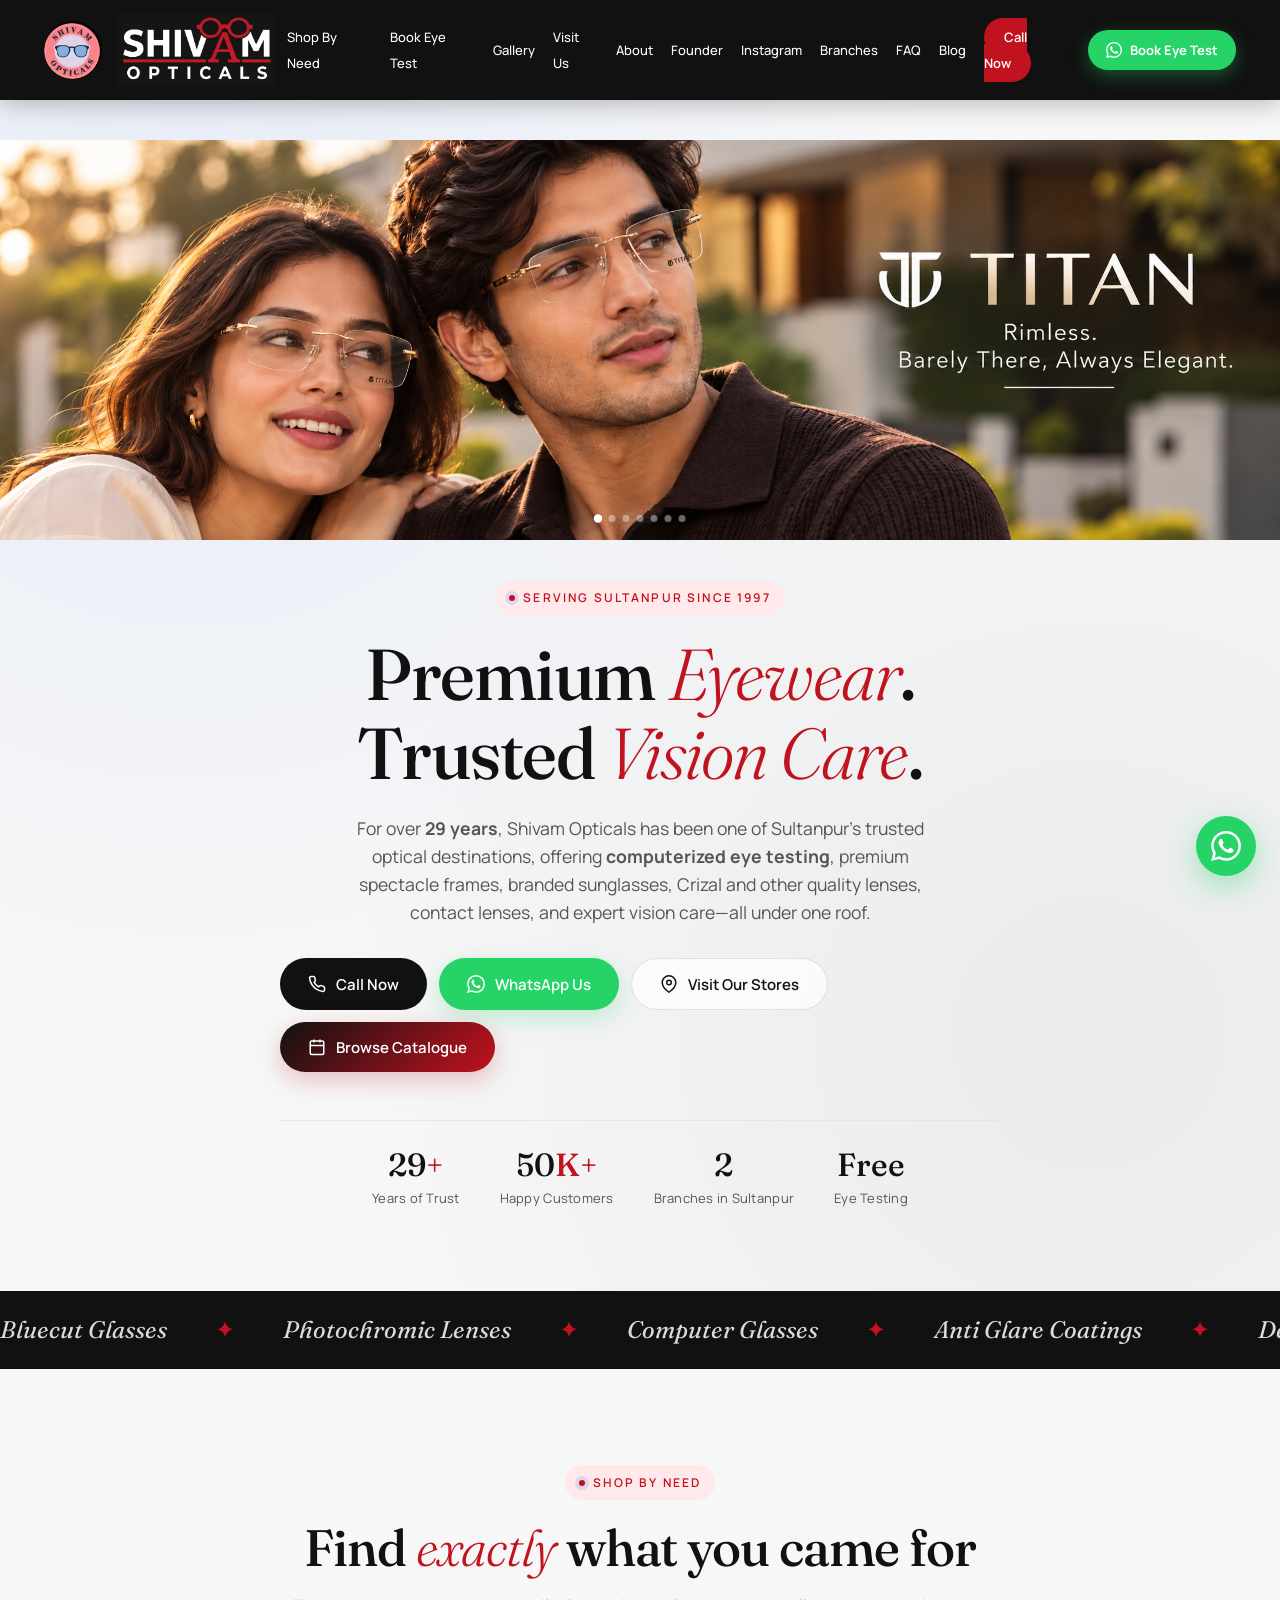
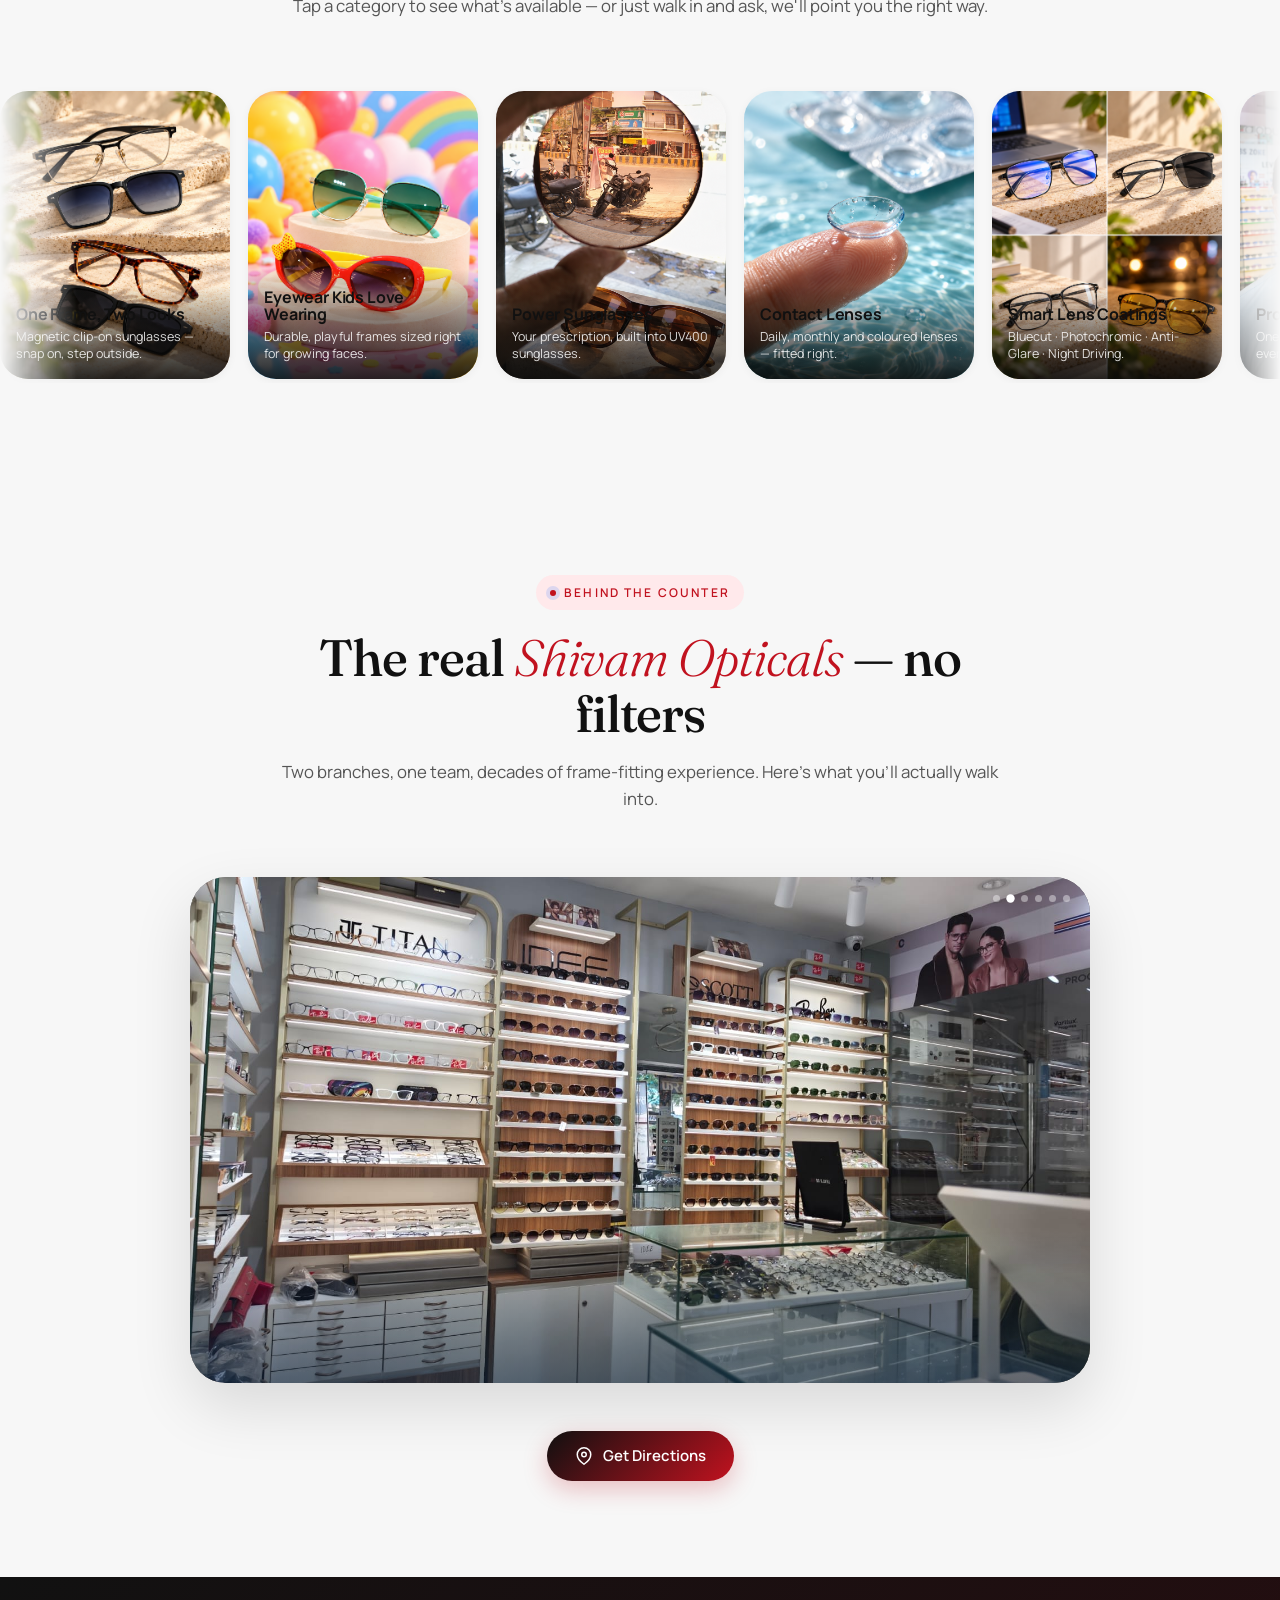
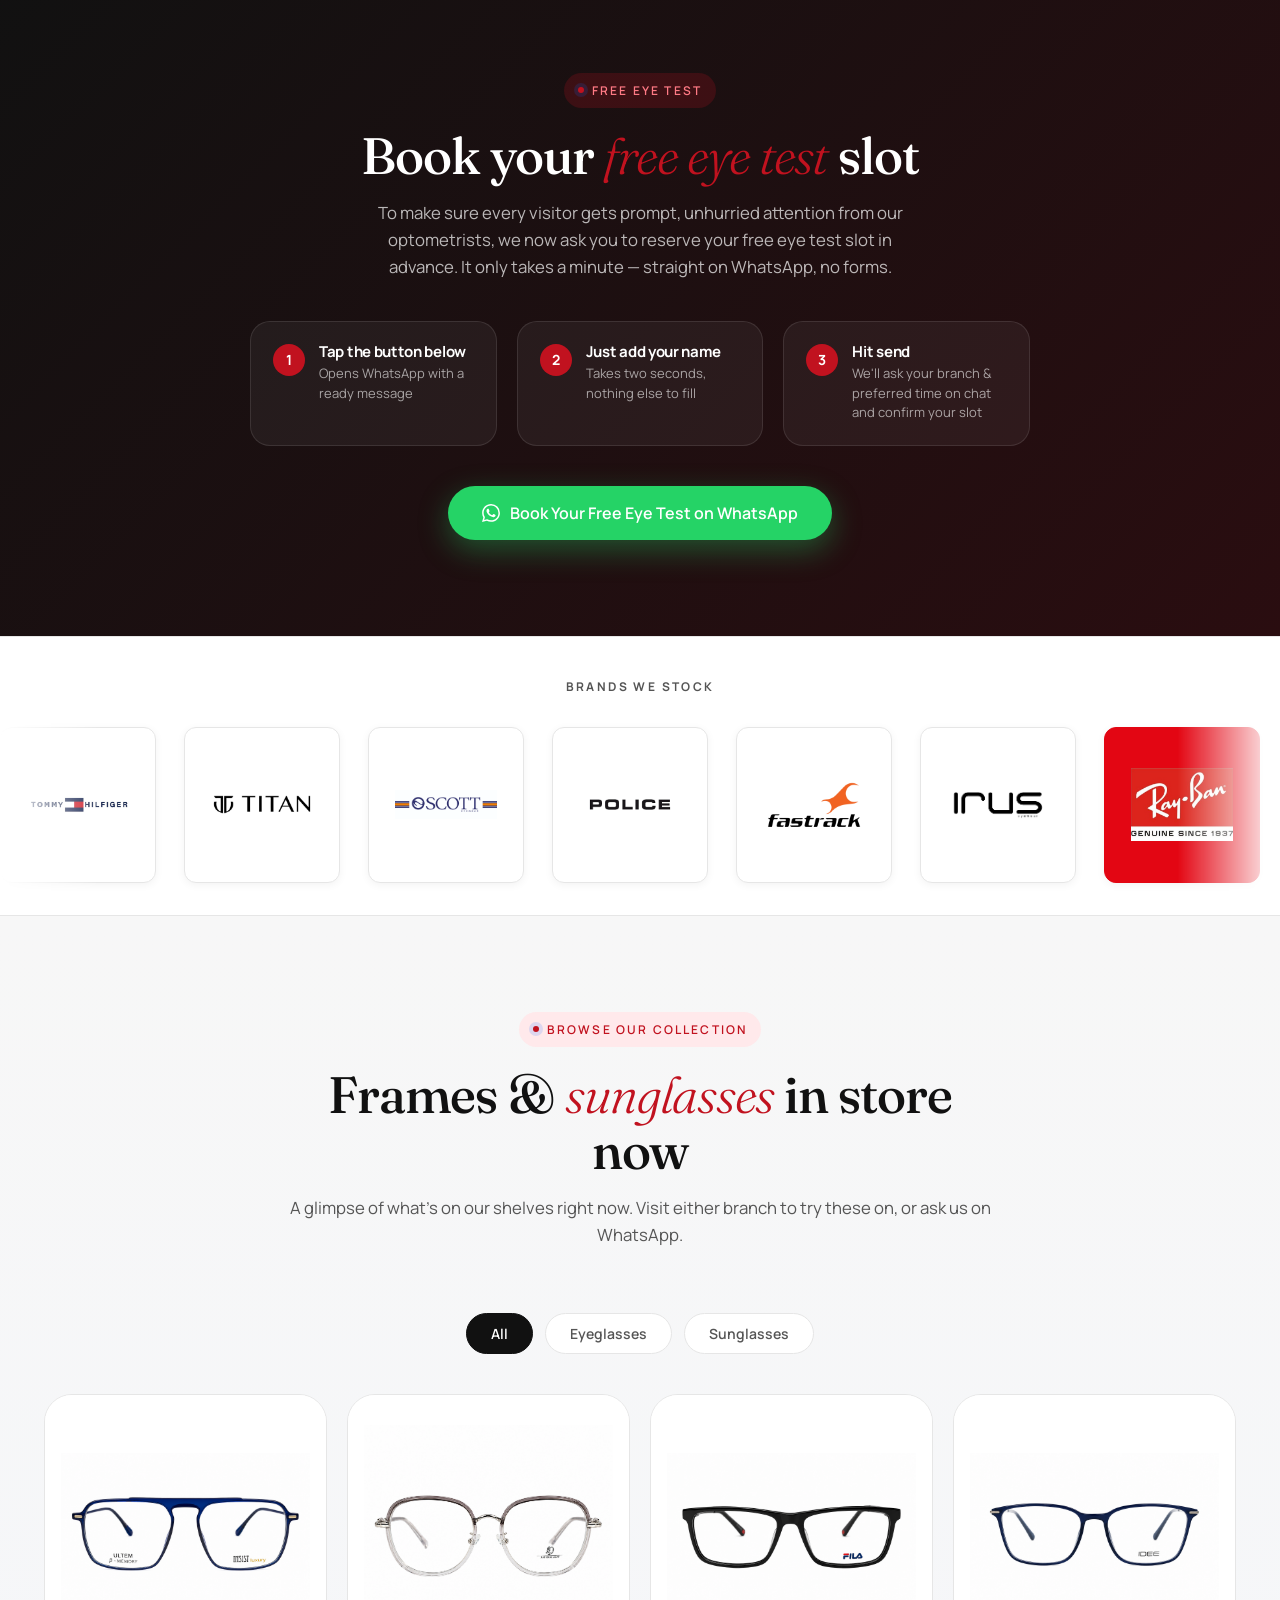
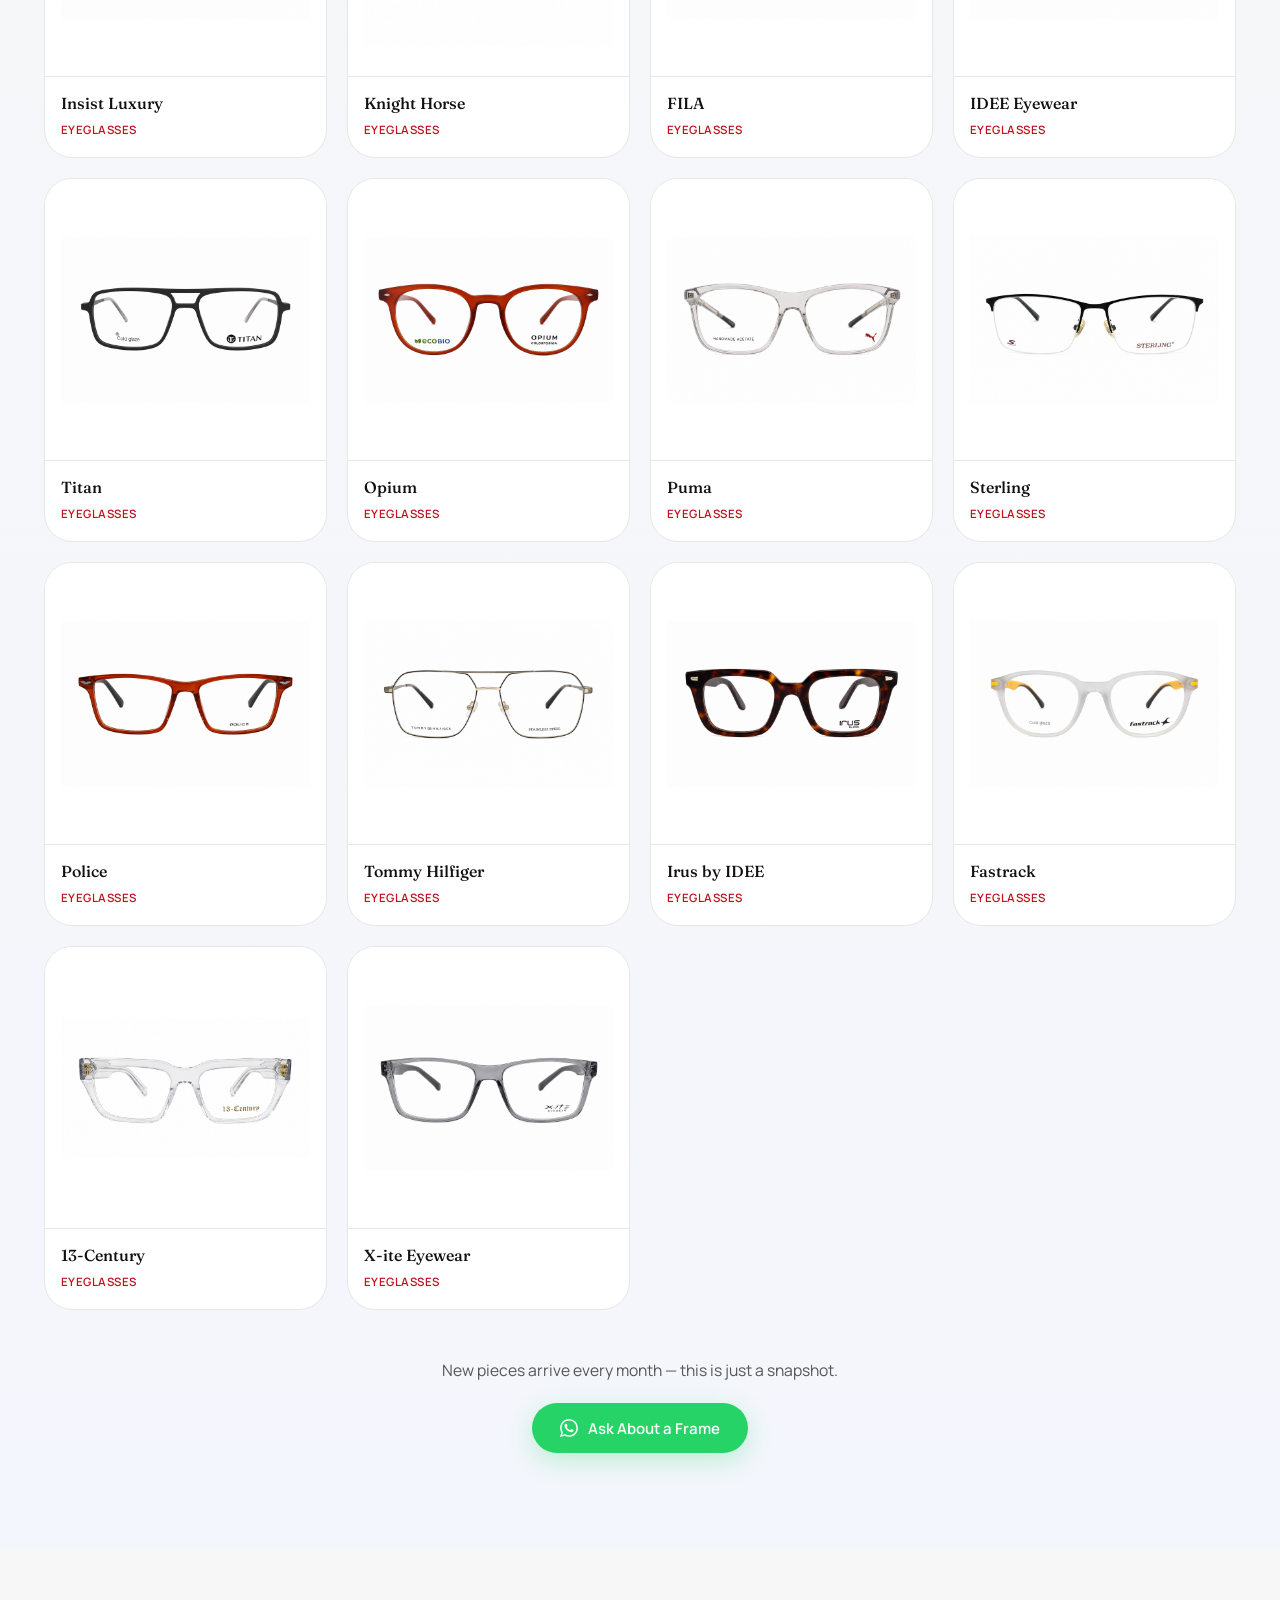
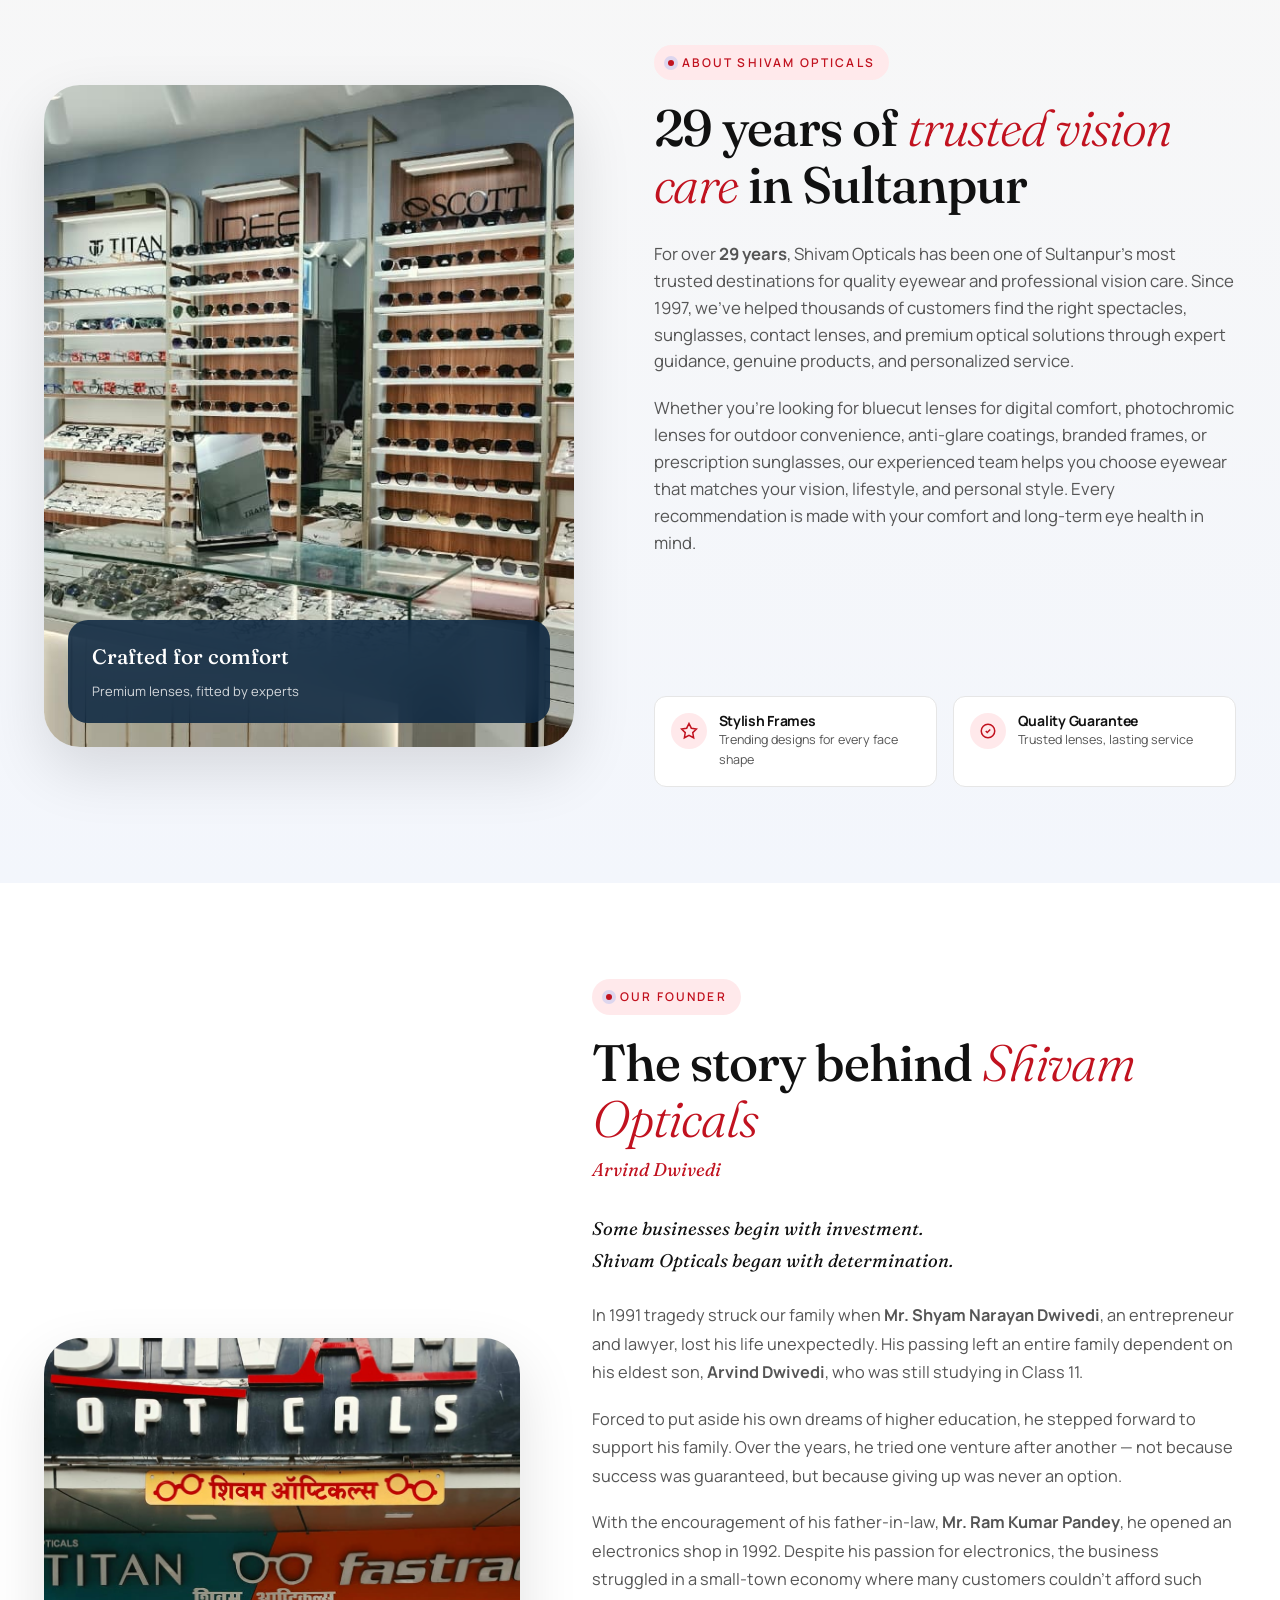
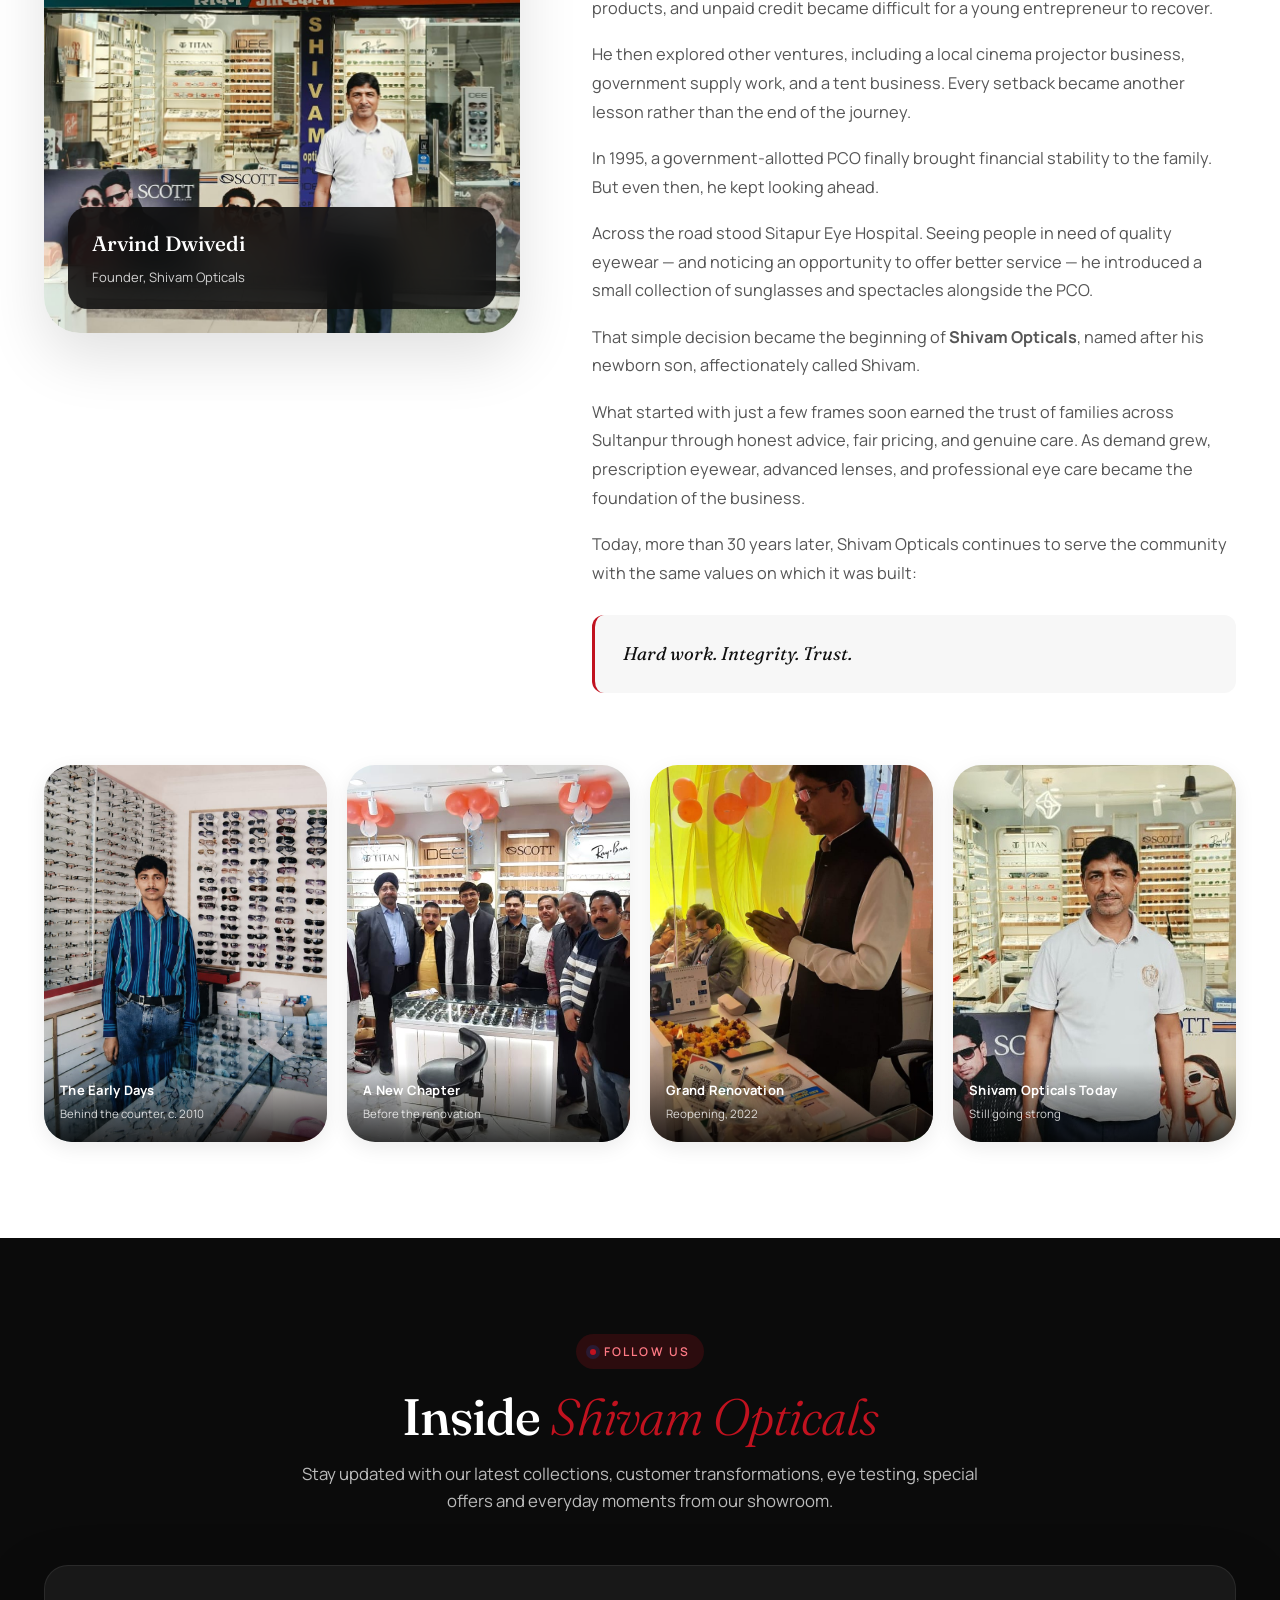
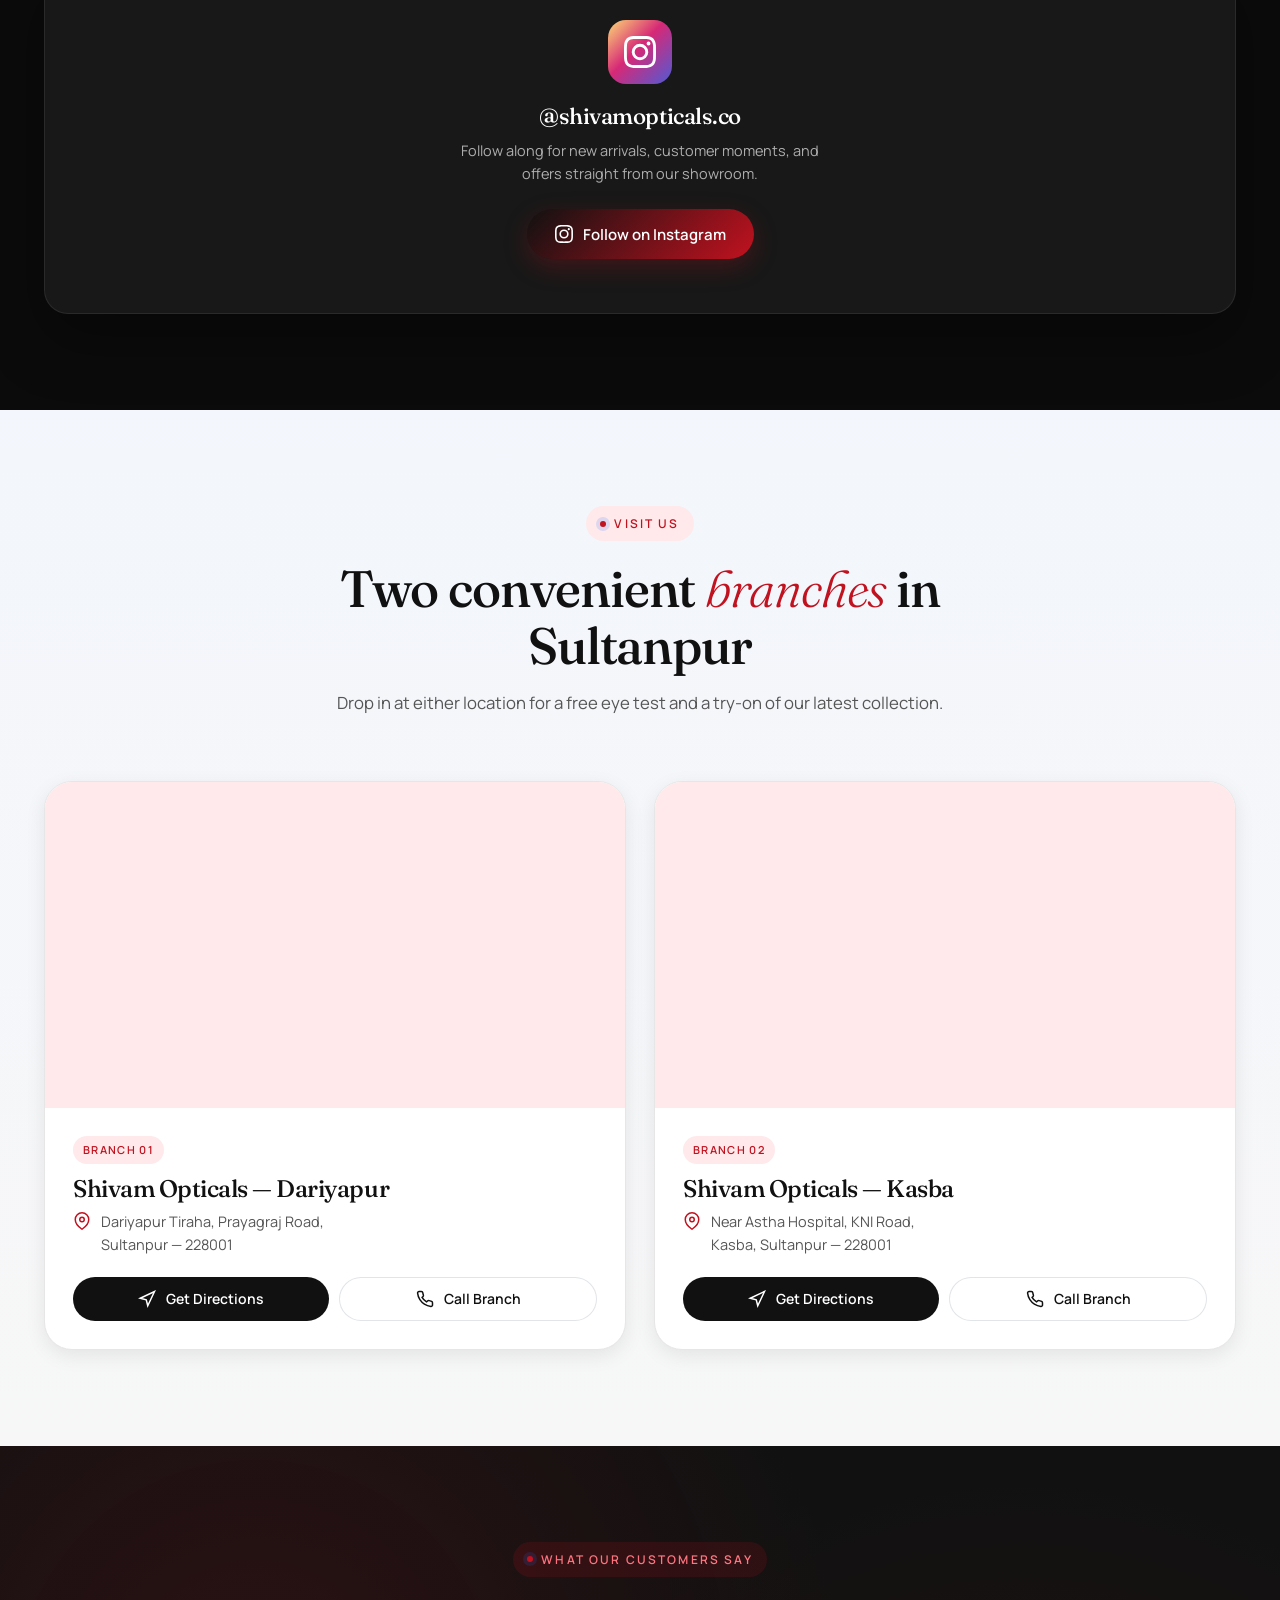
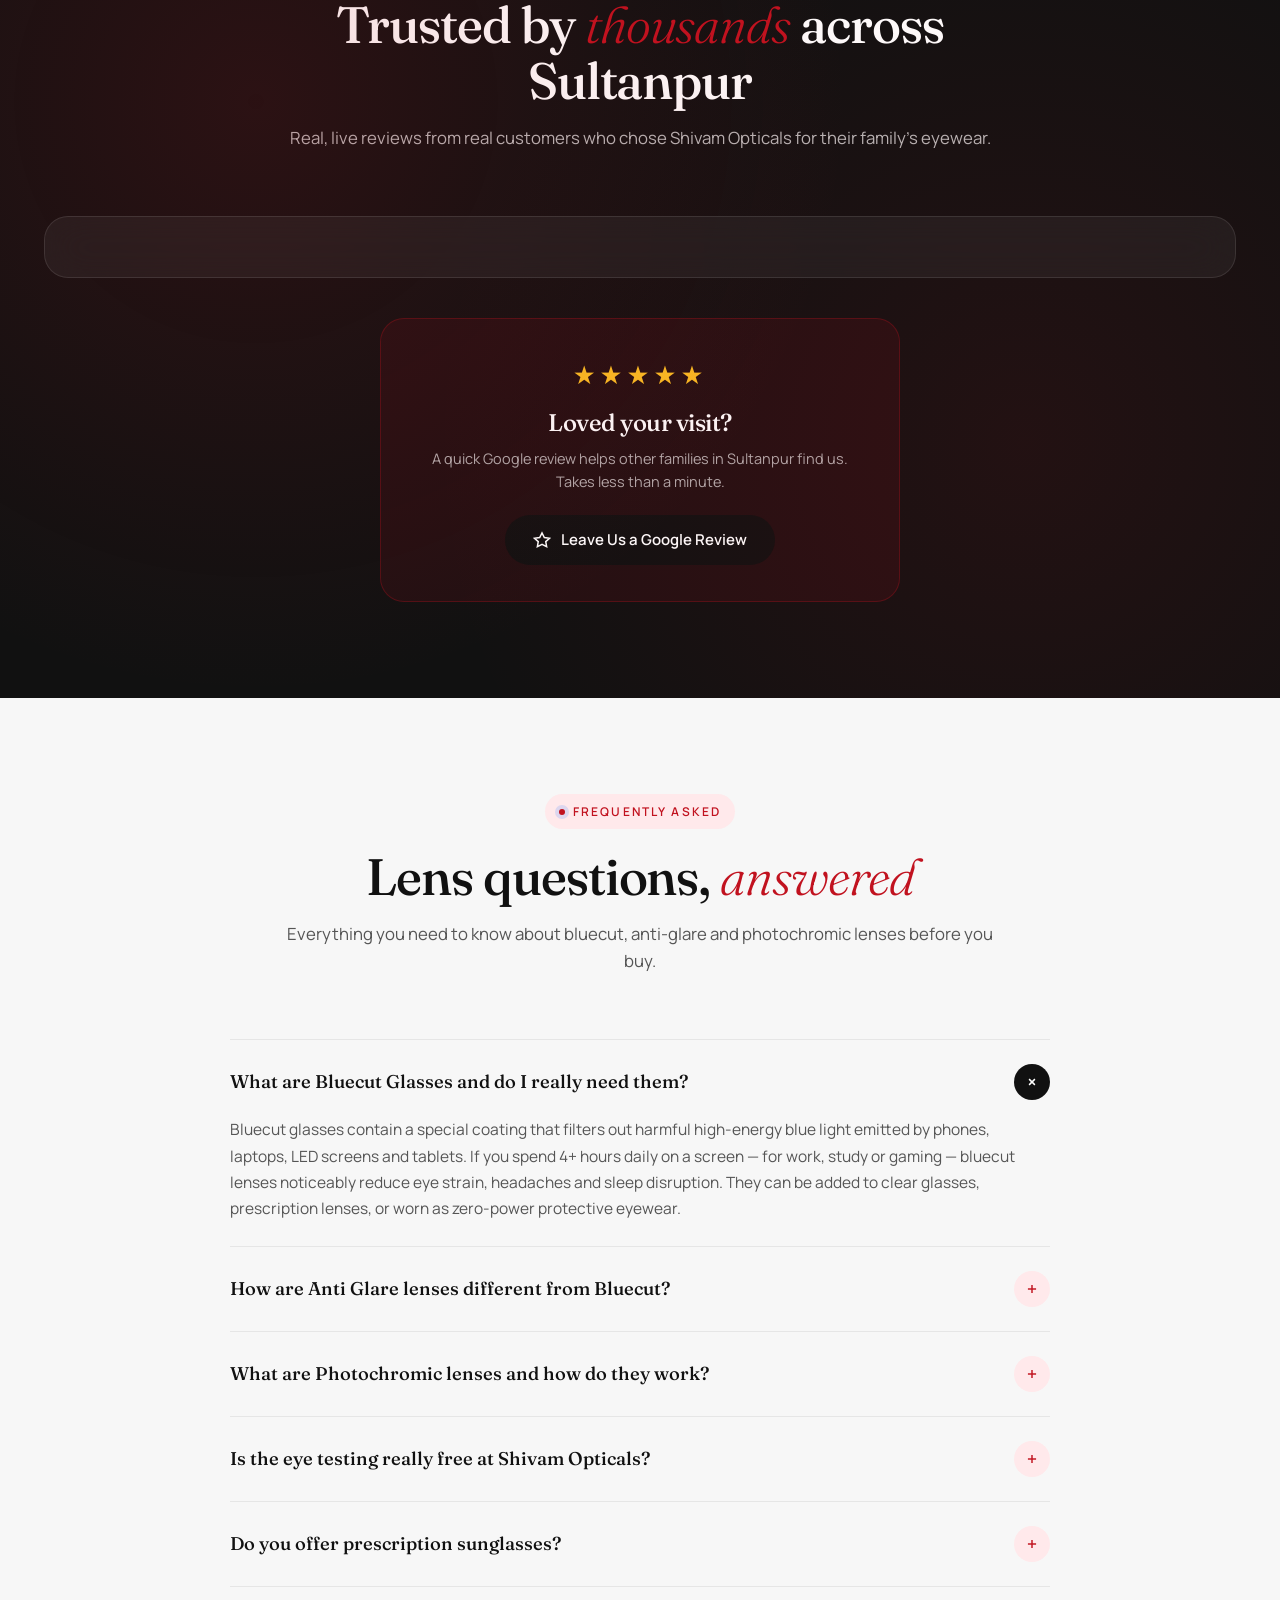
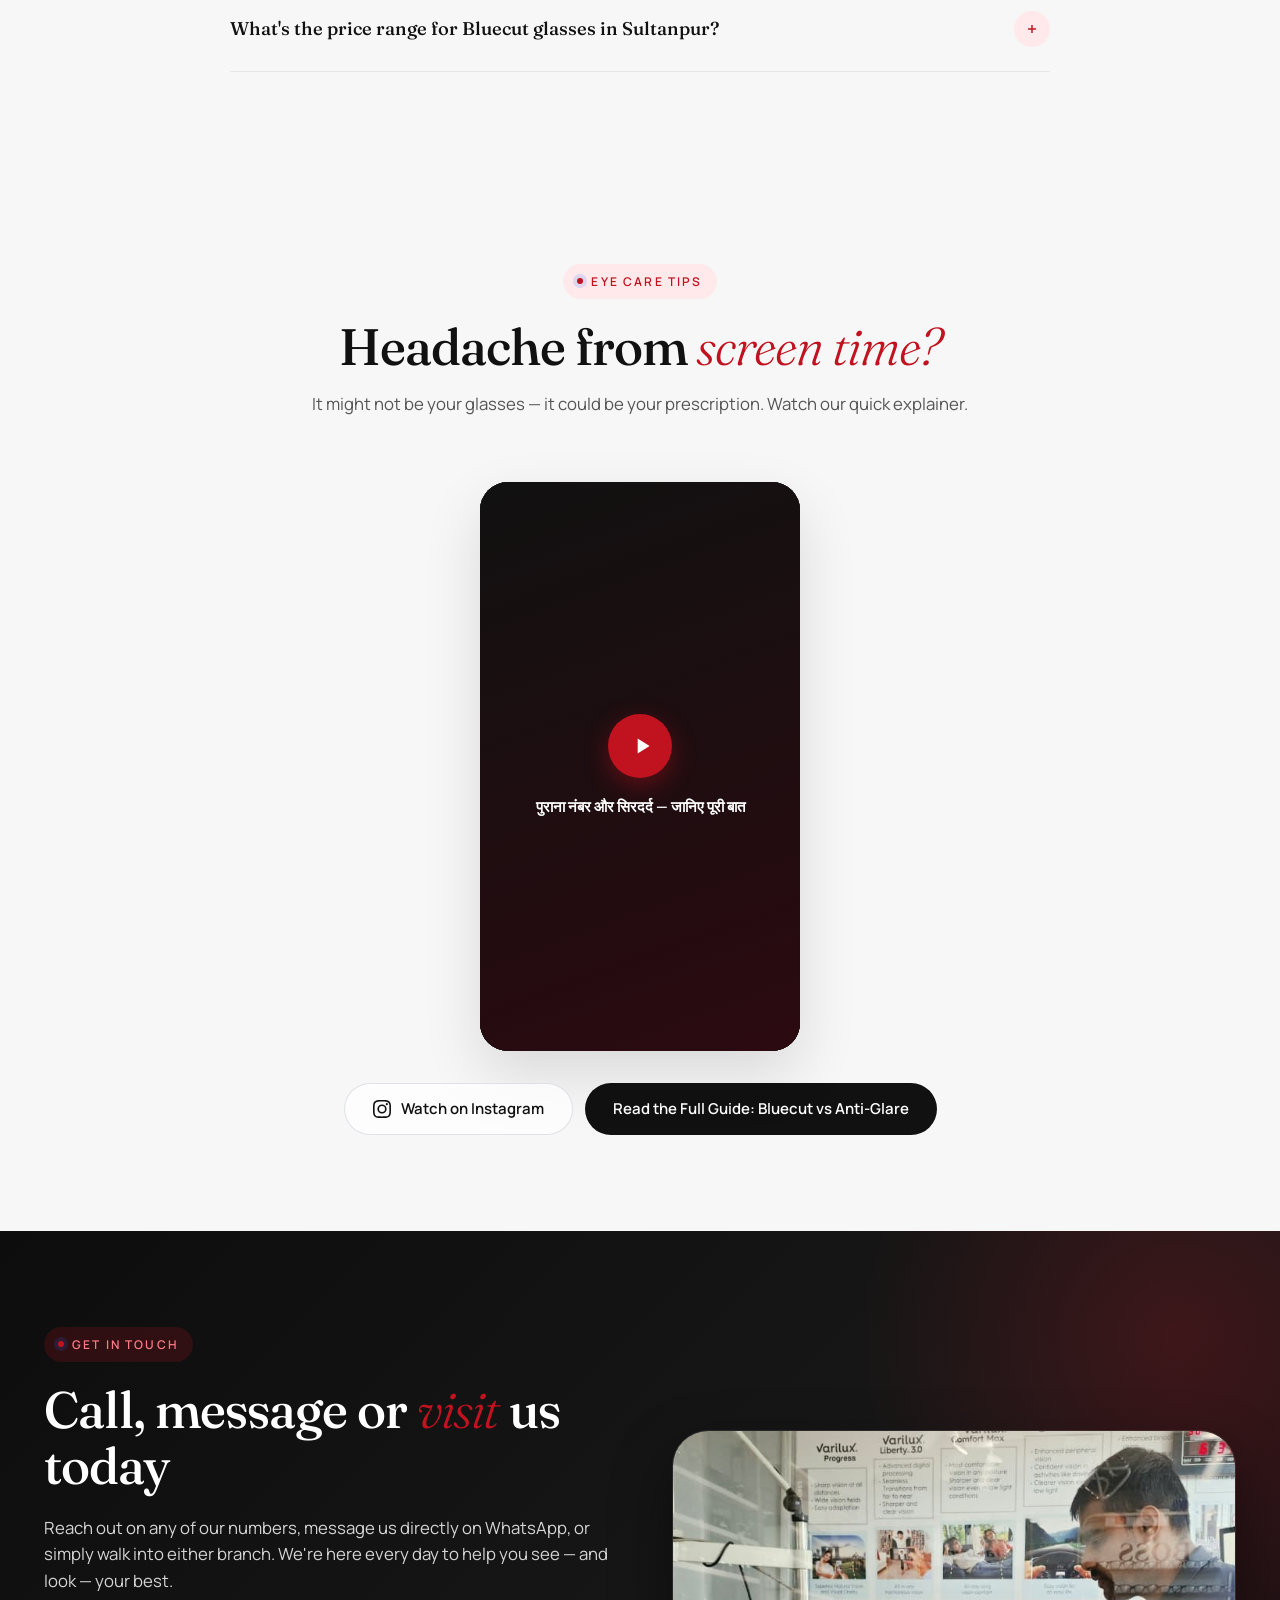
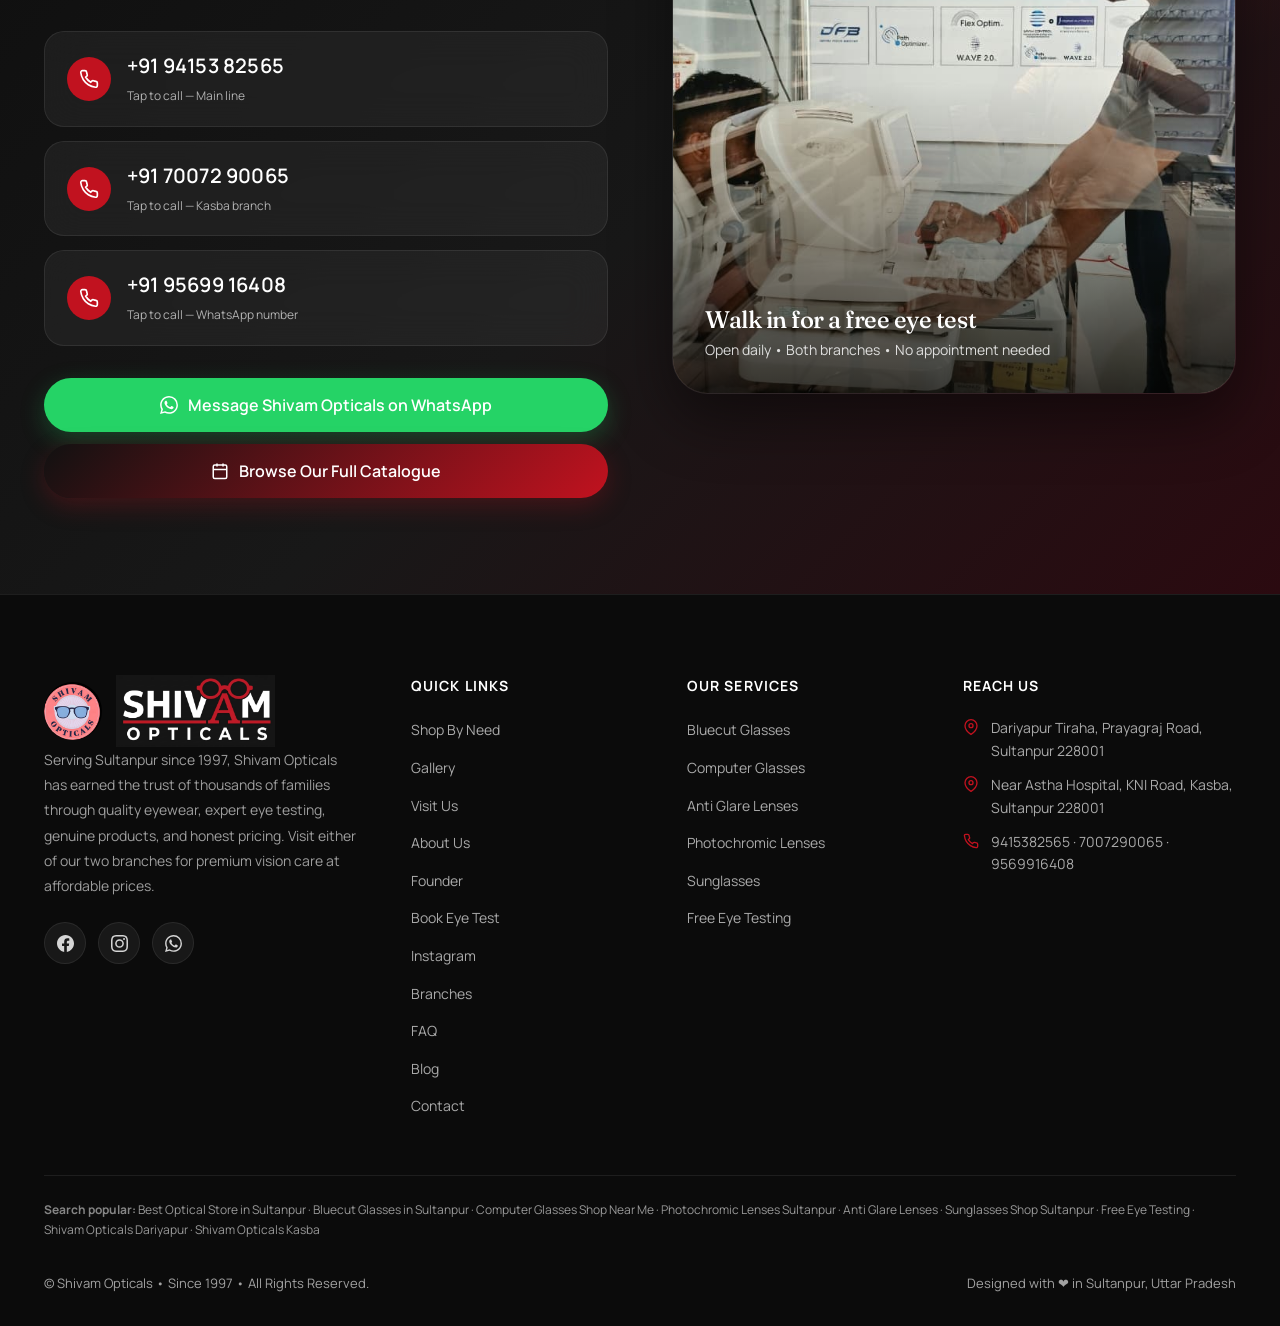
==== index.html @ 71a780a6 "claude fuckups fixing" ====
<!DOCTYPE html>
<html lang="en">
<head>
<meta charset="UTF-8" />
<meta name="viewport" content="width=device-width, initial-scale=1.0, viewport-fit=cover" />
<meta name="theme-color" content="#0A2540" />
<link rel="icon" type="image/png" href="logo.png">
<script type="application/ld+json">
{
  "@context": "https://schema.org",
  "@type": "Optician",
  "name": "Shivam Opticals",
  "url": "https://shivamopticals.co.in",
  "logo": "https://shivamopticals.co.in/logo.png",
  "image": "https://shivamopticals.co.in/logo.png"
}
</script>

<!-- SEO -->
<title>Shivam Opticals — Best Optical Store in Sultanpur</title>
<meta name="description" content="Trusted optical store in Sultanpur since 1997. Branded eyeglasses, sunglasses, bluecut & photochromic lenses, free computerized eye testing. Two branches." />
<meta name="keywords" content="Best Optical Store in Sultanpur, Bluecut Glasses in Sultanpur, Computer Glasses Shop Near Me, Photochromic Lenses Sultanpur, Anti Glare Lenses, Free Eye Testing Sultanpur, Sunglasses Shop Sultanpur, Shivam Opticals" />
<meta name="author" content="Shivam Opticals" />
<meta name="robots" content="index, follow" />
<link rel="canonical" href="https://shivamopticals.co.in/" />

<!-- Open Graph -->
<meta property="og:type" content="website" />
<meta property="og:url" content="https://shivamopticals.co.in/" />
<meta property="og:title" content="Shivam Opticals — Best Optical Store in Sultanpur" />
<meta property="og:description" content="Affordable Eyewear, Bluecut, Photochromic & Computer Glasses. Trusted local optical store with two branches in Sultanpur." />
<meta property="og:image" content="https://shivamopticals.co.in/images/hero.jpg" />
<meta property="og:image:width" content="1200" />
<meta property="og:image:height" content="630" />
<meta property="og:locale" content="en_IN" />

<!-- Twitter Card (also used by some link-preview tools) -->
<meta name="twitter:card" content="summary_large_image" />
<meta name="twitter:title" content="Shivam Opticals — Best Optical Store in Sultanpur" />
<meta name="twitter:description" content="Affordable Eyewear, Bluecut, Photochromic & Computer Glasses. Trusted local optical store with two branches in Sultanpur." />
<meta name="twitter:image" content="https://shivamopticals.co.in/images/hero.jpg" />

<!-- LocalBusiness Schema -->
<script type="application/ld+json">
{
  "@context": "https://schema.org",
  "@type": "Optician",
  "name": "Shivam Opticals",
  "image": "https://shivamopticals.co.in/images/hero.jpg",
  "description": "Affordable Eyewear, Bluecut, Photochromic & Computer Glasses in Sultanpur",
  "telephone": ["+919415382565", "+917007290065", "+919569916408"],
  "address": [
    {
      "@type": "PostalAddress",
      "streetAddress": "Dariyapur Tiraha, Prayagraj Road",
      "addressLocality": "Sultanpur",
      "postalCode": "228001",
      "addressCountry": "IN"
    },
    {
      "@type": "PostalAddress",
      "streetAddress": "Near Astha Hospital, KNI Road, Kasba",
      "addressLocality": "Sultanpur",
      "postalCode": "228001",
      "addressCountry": "IN"
    }
  ],
  "sameAs": [
    "https://www.facebook.com/share/14bh6ByCsjP/",
    "https://www.instagram.com/shivamopticals.co"
  ],
  "aggregateRating": {
    "@type": "AggregateRating",
    "ratingValue": "4.9",
    "reviewCount": "48"
  }
}
</script>

<!-- FAQ Schema -->
<script type="application/ld+json">
{
  "@context": "https://schema.org",
  "@type": "FAQPage",
  "mainEntity": [
    {
      "@type": "Question",
      "name": "What are Bluecut Glasses and do I really need them?",
      "acceptedAnswer": {
        "@type": "Answer",
        "text": "Bluecut glasses contain a special coating that filters out harmful high-energy blue light emitted by phones, laptops, LED screens and tablets. If you spend 4+ hours daily on a screen, bluecut lenses noticeably reduce eye strain, headaches and sleep disruption."
      }
    },
    {
      "@type": "Question",
      "name": "How are Anti Glare lenses different from Bluecut?",
      "acceptedAnswer": {
        "@type": "Answer",
        "text": "Anti glare (AR) lenses use a multi-layer optical coating to eliminate reflections from headlights, screens and overhead lighting. Bluecut specifically blocks blue light wavelengths from digital screens. We recommend a combined AR + Bluecut lens for full-day comfort."
      }
    },
    {
      "@type": "Question",
      "name": "What are Photochromic lenses and how do they work?",
      "acceptedAnswer": {
        "@type": "Answer",
        "text": "Photochromic lenses automatically darken when exposed to UV sunlight outdoors and return to clear when you go back indoors, giving you two pairs in one — regular eyeglasses indoors and sunglasses outdoors."
      }
    },
    {
      "@type": "Question",
      "name": "Is the eye testing really free at Shivam Opticals?",
      "acceptedAnswer": {
        "@type": "Answer",
        "text": "Yes, completely free, no appointment needed. Walk into either our Dariyapur or Kasba branch and our trained optometrists will run a full computerised eye test and recommend lenses suited to your lifestyle."
      }
    },
    {
      "@type": "Question",
      "name": "Do you offer prescription sunglasses?",
      "acceptedAnswer": {
        "@type": "Answer",
        "text": "Yes. We can fit your prescription into nearly any sunglass frame in our collection, including tinted, polarised and UV400 protective lenses."
      }
    },
    {
      "@type": "Question",
      "name": "What's the price range for Bluecut glasses in Sultanpur?",
      "acceptedAnswer": {
        "@type": "Answer",
        "text": "The right bluecut lens depends on your prescription, screen time, and daily routine. Our experienced team will guide you to the most suitable option for clear, comfortable vision."
      }
    }
  ]
}
</script>

<!-- Fonts -->
<link rel="preconnect" href="https://fonts.googleapis.com">
<link rel="preconnect" href="https://fonts.gstatic.com" crossorigin>
<link href="https://fonts.googleapis.com/css2?family=Fraunces:ital,opsz,wght@0,9..144,300..700;1,9..144,300..600&family=Manrope:wght@300;400;500;600;700;800&display=swap" rel="stylesheet">

<style>
  /* ============================
     RESET & BASE
     ============================ */
  *, *::before, *::after { box-sizing: border-box; margin: 0; padding: 0; }
  html { scroll-behavior: smooth; -webkit-text-size-adjust: 100%; }
  body {
    font-family: 'Manrope', system-ui, sans-serif;
    color: var(--ink);
    background: var(--bg);
    line-height: 1.6;
    font-weight: 400;
    -webkit-font-smoothing: antialiased;
    -moz-osx-font-smoothing: grayscale;
    overflow-x: hidden;
  }
  img { max-width: 100%; height: auto; display: block; }
  a { color: inherit; text-decoration: none; }
  button { font-family: inherit; cursor: pointer; border: none; background: none; }

 :root {

  /* Backgrounds */
  --bg: #F7F7F7;
  --surface: #FFFFFF;

  /* Text */
  --ink: #111111;
  --ink-soft: #555555;
  --ink-muted: #8B8B8B;

  /* Borders */
  --line: #E6E6E6;

  /* Brand */
  --primary: #111111;
  --primary-deep: #000000;

  --accent: #C1121F;
  --accent-light: #FFE9EB;
  --accent-hover: #9B101A;
  /* Lighter accent for legibility on dark section backgrounds (eyebrows, hover links on dark) */
  --accent-tint: #FF7A85;

  /* WhatsApp (kept as its own token since it's a recognizable brand color, not our accent) */
  --whatsapp: #25D366;
  --whatsapp-hover: #20bd5a;

  /* Radius */
  --radius-sm: 12px;
  --radius: 20px;
  --radius-lg: 28px;
  --radius-xl: 36px;

  /* Shadows */
  --shadow-sm: 0 2px 8px rgba(0,0,0,.05);
  --shadow: 0 6px 20px rgba(0,0,0,.08);
  --shadow-lg: 0 24px 60px rgba(0,0,0,.12);

  --container:1240px;
}
  /* ============================
     UTILITIES
     ============================ */
  .container {
    max-width: var(--container);
    margin: 0 auto;
    padding: 0 24px;
  }
  .section { padding: 96px 0; position: relative; }
  .eyebrow {
    display: inline-flex;
    align-items: center;
    gap: 8px;
    font-size: 12px;
    font-weight: 600;
    letter-spacing: 0.18em;
    text-transform: uppercase;
    color: var(--accent);
    padding: 8px 14px;
    border-radius: 100px;
    background: var(--accent-light);
    margin-bottom: 20px;
  }
  .eyebrow::before {
    content: '';
    width: 6px; height: 6px;
    background: var(--accent);
    border-radius: 50%;
    box-shadow: 0 0 0 4px rgba(30, 107, 255, 0.15);
  }
  h1, h2, h3, h4 {
    font-family: 'Fraunces', Georgia, serif;
    font-weight: 500;
    letter-spacing: -0.02em;
    color: var(--primary);
    line-height: 1.1;
  }
  h1 { font-size: clamp(2.4rem, 6vw, 4.5rem); }
  h2 { font-size: clamp(2rem, 4.5vw, 3.2rem); }
  h3 { font-size: clamp(1.25rem, 2vw, 1.5rem); }
  .section-head { text-align: center; max-width: 720px; margin: 0 auto 64px; }
  .section-head h2 { margin-bottom: 16px; }
  .section-head p { color: var(--ink-soft); font-size: 1.05rem; }

  .italic-accent {
    font-style: italic;
    font-weight: 300;
    color: var(--accent);
  }

  /* ============================
     BUTTONS
     ============================ */
  .btn {
    display: inline-flex;
    align-items: center;
    justify-content: center;
    gap: 10px;
    padding: 16px 28px;
    border-radius: 100px;
    font-weight: 600;
    font-size: 15px;
    transition: transform 0.25s cubic-bezier(0.4, 0, 0.2, 1), box-shadow 0.25s ease, background 0.25s ease;
    white-space: nowrap;
    line-height: 1;
  }
  .btn svg { width: 18px; height: 18px; }
  .btn-primary{
    background:var(--primary);
    color:#fff;
}

.btn-primary:hover{
    background:#000;
}
  .btn-whatsapp {
    background: var(--whatsapp);
    color: #fff;
    box-shadow: 0 8px 24px rgba(37, 211, 102, 0.25);
  }
  .btn-whatsapp:hover { background: var(--whatsapp-hover); transform: translateY(-2px); }
  .btn-ghost {
    background: rgba(255,255,255,0.7);
    color: var(--primary);
    backdrop-filter: blur(12px);
    -webkit-backdrop-filter: blur(12px);
    border: 1px solid rgba(10, 37, 64, 0.12);
  }
  .btn-ghost:hover { background: #fff; transform: translateY(-2px); box-shadow: var(--shadow); }
  .btn-catalogue {
    background: linear-gradient(135deg, var(--primary) 0%, var(--accent) 100%);
    color: #fff;
    box-shadow: 0 8px 24px rgba(193, 18, 31, 0.25);
  }
  .btn-catalogue:hover { transform: translateY(-2px); box-shadow: 0 12px 28px rgba(193, 18, 31, 0.35); }

  /* ============================
     NAVIGATION
     ============================ */
  .nav-wrap {
    position: fixed;
    top: 0;
    left: 0; right: 0;
    z-index: 100;
    background: var(--primary);
    box-shadow: 0 4px 24px rgba(0,0,0,.25);
  }

  .nav {
    max-width: var(--container);
    margin: 0 auto;
    background: transparent;
    border: none;
    border-radius: 0;
    padding: 14px 24px;
    display: flex;
    align-items: center;
    justify-content: space-between;
    box-shadow: none;
    gap: 12px;
  }
  .brand{
    display:flex;
    align-items:center;
    gap:14px;
    flex-shrink:1;
    min-width:0;
}

.brand-logo{
    width:58px;
    height:58px;
    border-radius:50%;
    object-fit:cover;
    display:block;
    flex-shrink:0;
}

.brand-name{
    height:72px;
    width:auto;
    max-width: 100%;
    display:block;
    object-fit:contain;
    flex-shrink:1;
    min-width:0;
}
  .nav-links {
    display: flex;
    align-items: center;
    gap: 18px;
    list-style: none;
  }
  .nav-links a {
    font-size: 13px;
    font-weight: 500;
    color: white;
    transition: color 0.2s ease;
    position: relative;
  }
  .nav-links a:hover { color: var(--primary); }
  .nav-cta {
    background:var(--accent);
    color: #fff !important;
    padding: 10px 20px;
    border-radius: 100px;
    font-size: 13px !important;
    font-weight: 600 !important;
    transition: background 0.2s ease;
  }
  .nav-cta:hover { background:var(--accent-hover); }
  .nav-right {
    display: flex;
    align-items: center;
    gap: 10px;
    flex-shrink: 0;
  }
  .nav-book-btn {
    display: inline-flex;
    align-items: center;
    gap: 8px;
    background: var(--whatsapp);
    color: #fff !important;
    padding: 10px 18px;
    border-radius: 100px;
    font-size: 13px;
    font-weight: 700;
    white-space: nowrap;
    box-shadow: 0 6px 18px rgba(37, 211, 102, 0.35);
    transition: transform 0.2s ease, background 0.2s ease;
  }
  .nav-book-btn:hover { background: var(--whatsapp-hover); transform: translateY(-1px); }
  .nav-book-btn svg { width: 16px; height: 16px; flex-shrink: 0; }
  .nav-book-btn-short { display: none; }
  .nav-toggle {
    display: none;
    width: 44px; height: 44px;
    border-radius: 50%;
    background:var(--primary);
    color: #fff;
    align-items: center;
    justify-content: center;
    flex-shrink: 0;
  }

  /* ============================
     HERO
     ============================ */
  .hero {
    padding: 140px 0 80px;
    position: relative;
    overflow: hidden;
  }
  .hero::before {
    content: '';
    position: absolute;
    inset: 0;
    background:
      radial-gradient(circle at 15% 20%, rgba(30, 107, 255, 0.08) 0%, transparent 50%),
      radial-gradient(circle at 85% 80%, rgba(10, 37, 64, 0.06) 0%, transparent 50%);
    pointer-events: none;
  }
  .hero .eyebrow {
    display: inline-flex;
    margin-bottom: 20px;
    animation: rise 0.8s cubic-bezier(0.16, 1, 0.3, 1) both;
  }
  .hero-content { position: relative; z-index: 2; max-width: 720px; margin: 0 auto; text-align: center; }
  .hero h1 {
    margin-bottom: 20px;
    animation: rise 0.9s cubic-bezier(0.16, 1, 0.3, 1) 0.1s both;
  }
  .hero-tagline {
    font-size: 1.1rem;
    color: var(--ink-soft);
    margin: 0 auto 32px;
    max-width: 620px;
    animation: rise 0.9s cubic-bezier(0.16, 1, 0.3, 1) 0.25s both;
  }
  .hero-ctas {
    display: flex;
    flex-wrap: wrap;
    gap: 12px;
    margin-bottom: 48px;
    animation: rise 0.9s cubic-bezier(0.16, 1, 0.3, 1) 0.4s both;
  }
  .hero-trust {
    display: flex;
    justify-content: center;
    gap: 40px;
    flex-wrap: wrap;
    padding-top: 28px;
    border-top: 1px solid var(--line);
    animation: rise 0.9s cubic-bezier(0.16, 1, 0.3, 1) 0.55s both;
  }
  .trust-item .num {
    font-family: 'Fraunces', serif;
    font-size: 2rem;
    font-weight: 500;
    color: var(--primary);
    line-height: 1;
    display: block;
    margin-bottom: 4px;
  }
  .trust-item .label {
    font-size: 13px;
    color: var(--ink-soft);
    letter-spacing: 0.02em;
  }

  /* Hero Visual — full-bleed edge-to-edge banner, matches the 1920x600 source images */
  .hero-visual {
    position: relative;
    width: 100%;
    aspect-ratio: 16 / 5;
    overflow: hidden;
    margin-bottom: 40px;
    animation: rise 1s cubic-bezier(0.16, 1, 0.3, 1) 0.15s both;
  }
  .hero-img-main {
    position: absolute;
    inset: 0;
  }
  /* Visit Us section reuses the same crossfade component at a smaller scale */
  .visit-visual {
    position: relative;
    width: 100%;
    max-width: 900px;
    margin: 0 auto;
    aspect-ratio: 16 / 9;
    border-radius: var(--radius-xl);
    overflow: hidden;
    box-shadow: var(--shadow-lg);
  }
  /* Blurred duplicate fills empty space behind letterboxed (contain) images without cropping them */
  .hero-img-backdrop {
    position: absolute;
    inset: 0;
    background-size: cover;
    background-position: center;
    filter: blur(35px) brightness(0.65) saturate(1.2);
    transform: scale(1.15);
    opacity: 0;
    transition: opacity 1s ease;
  }
  .hero-img-backdrop.is-active { opacity: 1; }
  .hero-img-layer {
    position: absolute;
    inset: 0;
    width: 100%;
    height: 100%;
    object-fit: contain;
    opacity: 0;
    transition: opacity 1s ease;
  }
  .hero-img-layer.is-active { opacity: 1; }

  /* Hero slideshow — full-bleed 1920x600 banners, no overlay panel or scrim */
  .hero-slide-layer {
    position: absolute;
    inset: 0;
    width: 100%;
    height: 100%;
    object-fit: cover;
    opacity: 0;
    transition: opacity 1s ease;
  }
  .hero-slide-layer.is-active { opacity: 1; }
  .hero-dots {
    position: absolute;
    bottom: 18px;
    left: 50%;
    transform: translateX(-50%);
    z-index: 3;
    display: flex;
    gap: 7px;
  }

  .hero-img-main::after {
    content: '';
    position: absolute;
    inset: 0;
    background: linear-gradient(0deg, rgba(10,37,64,0.55) 0%, rgba(10,37,64,0) 30%);
    pointer-events: none;
    z-index: 2;
  }
  .visit-dots {
    position: absolute;
    top: 18px;
    right: 20px;
    z-index: 3;
    display: flex;
    gap: 7px;
  }
  .hero-dots .dot,
  .visit-dots .dot {
    width: 7px;
    height: 7px;
    border-radius: 50%;
    background: rgba(255,255,255,0.4);
    transition: background 0.3s ease, transform 0.3s ease;
  }
  .hero-dots .dot.active,
  .visit-dots .dot.active {
    background: #fff;
    transform: scale(1.2);
  }

  @keyframes rise {
    from { opacity: 0; transform: translateY(24px); }
    to { opacity: 1; transform: translateY(0); }
  }
  @keyframes float {
    0%, 100% { transform: translateY(0); }
    50% { transform: translateY(-12px); }
  }

  /* ============================
     MARQUEE / KEYWORDS
     ============================ */
  .marquee {
    background: var(--primary);
    color: #fff;
    overflow: hidden;
    padding: 20px 0;
    position: relative;
  }
  .marquee-track {
    display: flex;
    gap: 48px;
    animation: scroll 40s linear infinite;
    width: max-content;
  }
  .marquee-item {
    font-family: 'Fraunces', serif;
    font-size: 1.5rem;
    font-style: italic;
    font-weight: 400;
    color: rgba(255,255,255,0.85);
    display: flex;
    align-items: center;
    gap: 48px;
    white-space: nowrap;
  }
  .marquee-item::after {
    content: '✦';
    color: var(--accent);
    font-style: normal;
  }
  @keyframes scroll {
    from { transform: translateX(0); }
    to { transform: translateX(-50%); }
  }

  /* ============================
     BRANDS STRIP
     ============================ */
  .brands-strip {
    background: var(--surface);
    border-top: 1px solid var(--line);
    border-bottom: 1px solid var(--line);
    padding: 36px 0 0;
    overflow: hidden;
  }
  .brands-head {
    text-align: center;
    margin-bottom: 20px;
  }
  .brands-label {
    font-size: 12px;
    font-weight: 700;
    letter-spacing: 0.2em;
    text-transform: uppercase;
    color: var(--ink-soft);
  }
  .brands-marquee {
    overflow: hidden;
    padding: 8px 0 32px;
    mask-image: linear-gradient(90deg, transparent, #000 8%, #000 92%, transparent);
    -webkit-mask-image: linear-gradient(90deg, transparent, #000 8%, #000 92%, transparent);
  }
  .brands-track {
    display: flex;
    align-items: center;
    gap: 28px;
    width: max-content;
    animation: scroll 85s linear infinite;
  }
  .brand-logo-card {
    display: flex;
    align-items: center;
    justify-content: center;
    flex-shrink: 0;
    width: 156px;
    aspect-ratio: 1 / 1;
    padding: 26px;
    background: #fff;
    border: 1px solid var(--line);
    border-radius: var(--radius-sm);
    box-shadow: var(--shadow-sm);
  }
  /* Card background matches each logo's own native background, so the square
     reads as one flat color instead of a mismatched white border around it. */
  .brand-logo-card.bg-black {
    background: #0a0a0a;
    border-color: #0a0a0a;
  }
  .brand-logo-card.bg-red {
    background: #E30613;
    border-color: #E30613;
  }
  .brand-logo-card img {
    max-width: 100%;
    max-height: 100%;
    width: auto;
    height: auto;
    object-fit: contain;
    transition: transform 0.3s ease;
  }
  .brand-logo-card:hover img { transform: scale(1.06); }

  /* ============================
     SHOP BY NEED — MOVING TILE MARQUEE
     ============================ */
  .need-tile-marquee {
    overflow: hidden;
    padding: 8px 0 4px;
    mask-image: linear-gradient(90deg, transparent, #000 6%, #000 94%, transparent);
    -webkit-mask-image: linear-gradient(90deg, transparent, #000 6%, #000 94%, transparent);
  }
  .need-tile-track {
    display: flex;
    align-items: stretch;
    gap: 18px;
    width: max-content;
    animation: need-tile-scroll 42s linear infinite;
  }
  .need-tile-marquee:hover .need-tile-track { animation-play-state: paused; }
  @keyframes need-tile-scroll {
    from { transform: translateX(0); }
    to { transform: translateX(-50%); }
  }
  .need-tile {
    position: relative;
    display: block;
    flex-shrink: 0;
    width: 230px;
    aspect-ratio: 4 / 5;
    border-radius: var(--radius-lg);
    overflow: hidden;
    box-shadow: var(--shadow-sm);
    transition: transform 0.4s cubic-bezier(0.16, 1, 0.3, 1), box-shadow 0.4s ease;
  }
  .need-tile img {
    position: absolute;
    inset: 0;
    width: 100%;
    height: 100%;
    object-fit: cover;
    transition: transform 0.5s cubic-bezier(0.16, 1, 0.3, 1);
  }
  .need-tile:hover {
    transform: translateY(-6px);
    box-shadow: var(--shadow-lg);
  }
  .need-tile:hover img { transform: scale(1.06); }
  .need-tile-caption {
    position: absolute;
    left: 0; right: 0; bottom: 0;
    padding: 20px 16px 16px;
    background: linear-gradient(0deg, rgba(10,10,10,0.88) 0%, rgba(10,10,10,0.45) 55%, rgba(10,10,10,0) 100%);
    color: #fff;
  }
  .need-tile-caption h3 {
    font-family: 'Manrope', sans-serif;
    font-size: 1rem;
    font-weight: 700;
    letter-spacing: -0.01em;
    margin-bottom: 4px;
  }
  .need-tile-caption p {
    font-size: 12.5px;
    line-height: 1.4;
    color: rgba(255,255,255,0.85);
  }
  @media (max-width: 640px) {
    .need-tile { width: 180px; }
    .need-tile-caption h3 { font-size: 0.9rem; }
    .need-tile-caption p { font-size: 11.5px; }
  }

  /* ============================
     BOOK EYE TEST
     ============================ */
  .book-test {
    background: linear-gradient(135deg, var(--primary) 0%, #2a0d10 100%);
  }
  .book-test-card {
    max-width: 780px;
    margin: 0 auto;
    text-align: center;
  }
  .book-test-content .eyebrow {
    background: rgba(193, 18, 31, 0.2);
    color: var(--accent-tint);
  }
  .book-test-content h2 { color: #fff; margin-bottom: 16px; }
  .book-test-content > p {
    color: rgba(255,255,255,0.7);
    font-size: 1.05rem;
    max-width: 560px;
    margin: 0 auto 40px;
  }
  .book-steps {
    display: grid;
    grid-template-columns: repeat(3, 1fr);
    gap: 20px;
    margin-bottom: 40px;
    text-align: left;
  }
  .book-step {
    display: flex;
    align-items: flex-start;
    gap: 14px;
    background: rgba(255,255,255,0.05);
    border: 1px solid rgba(255,255,255,0.1);
    border-radius: var(--radius);
    padding: 22px;
  }
  .book-step-num {
    flex-shrink: 0;
    width: 32px; height: 32px;
    border-radius: 50%;
    background: var(--accent);
    color: #fff;
    font-weight: 700;
    font-size: 14px;
    display: grid;
    place-items: center;
  }
  .book-step h3 {
    font-family: 'Manrope', sans-serif;
    font-size: 15px;
    font-weight: 700;
    color: #fff;
    margin-bottom: 4px;
  }
  .book-step p {
    font-size: 13px;
    color: rgba(255,255,255,0.6);
    line-height: 1.5;
  }
  .btn-book {
    background: var(--whatsapp);
    color: #fff;
    box-shadow: 0 10px 30px rgba(37, 211, 102, 0.35);
    padding: 18px 34px;
    font-size: 16px;
    max-width: 100%;
    white-space: normal;
    text-align: center;
  }
  .btn-book:hover { background: var(--whatsapp-hover); transform: translateY(-2px); }

  /* ============================
     PRODUCT GALLERY
     ============================ */
  .gallery-section {
    background: linear-gradient(180deg, var(--bg) 0%, #f3f6fc 100%);
  }
  .gallery-filters {
    display: flex;
    justify-content: center;
    gap: 12px;
    margin-bottom: 40px;
    flex-wrap: wrap;
  }
  .gallery-filter {
    padding: 10px 24px;
    border-radius: 100px;
    border: 1px solid var(--line);
    background: var(--surface);
    color: var(--ink-soft);
    font-size: 14px;
    font-weight: 600;
    transition: all 0.25s ease;
  }
  .gallery-filter:hover { border-color: var(--accent); color: var(--accent); }
  .gallery-filter.active {
    background: var(--primary);
    border-color: var(--primary);
    color: #fff;
  }
  .product-grid {
    display: grid;
    grid-template-columns: repeat(4, 1fr);
    gap: 20px;
  }
  .product-card {
    background: var(--surface);
    border: 1px solid var(--line);
    border-radius: var(--radius-lg);
    overflow: hidden;
    transition: transform 0.3s cubic-bezier(0.16, 1, 0.3, 1), box-shadow 0.3s ease;
  }
  .product-card:hover {
    transform: translateY(-4px);
    box-shadow: var(--shadow-lg);
  }
  .product-img {
    aspect-ratio: 1 / 1;
    background: #fff;
    display: flex;
    align-items: center;
    justify-content: center;
    padding: 16px;
  }
  .product-img img {
    width: 100%;
    height: 100%;
    object-fit: contain;
  }
  .product-info {
    padding: 14px 16px 18px;
    border-top: 1px solid var(--line);
    display: flex;
    flex-direction: column;
    gap: 4px;
  }
  .product-brand {
    font-family: 'Fraunces', serif;
    font-size: 1rem;
    font-weight: 500;
    color: var(--primary);
  }
  .product-tag {
    font-size: 11.5px;
    font-weight: 600;
    letter-spacing: 0.04em;
    text-transform: uppercase;
    color: var(--accent);
  }
  .gallery-cta {
    text-align: center;
    margin-top: 48px;
  }
  .gallery-cta p {
    color: var(--ink-soft);
    margin-bottom: 20px;
    font-size: 0.98rem;
  }

  /* ============================
     ABOUT
     ============================ */
  .about {
    background: linear-gradient(180deg, var(--bg) 0%, #f3f6fc 100%);
  }
  .about-grid {
    display: grid;
    grid-template-columns: 1fr 1.1fr;
    gap: 80px;
    align-items: center;
  }
  .about-img-wrap {
    position: relative;
    border-radius: var(--radius-xl);
    overflow: hidden;
    aspect-ratio: 4 / 5;
    box-shadow: var(--shadow-lg);
  }
  .about-img-wrap img {
    width: 100%; height: 100%;
    object-fit: cover;
  }
  .about-img-tag {
    position: absolute;
    bottom: 24px;
    left: 24px;
    right: 24px;
    background: rgba(10, 37, 64, 0.85);
    backdrop-filter: blur(20px);
    -webkit-backdrop-filter: blur(20px);
    border-radius: var(--radius);
    padding: 20px 24px;
    color: #fff;
  }
  .about-img-tag strong {
    font-family: 'Fraunces', serif;
    font-size: 1.3rem;
    font-weight: 500;
    display: block;
    margin-bottom: 4px;
  }
  .about-img-tag span {
    font-size: 13px;
    opacity: 0.8;
  }
  .about-content h2 { margin-bottom: 28px; }
  .about-content p {
    color: var(--ink-soft);
    font-size: 1.05rem;
    margin-bottom: 20px;
  }
  .about-features {
    display: grid;
    grid-template-columns: repeat(2, 1fr);
    gap: 16px;
    margin-top: 32px;
  }
  .about-feature {
    display: flex;
    align-items: flex-start;
    gap: 12px;
    padding: 16px;
    background: var(--surface);
    border-radius: var(--radius-sm);
    border: 1px solid var(--line);
  }
  .about-feature-icon {
    width: 36px; height: 36px;
    border-radius: 50%;
    background: var(--accent-light);
    color: var(--accent);
    display: grid;
    place-items: center;
    flex-shrink: 0;
  }
  .about-feature h3 {
    font-family: 'Manrope', sans-serif;
    font-size: 14px;
    font-weight: 700;
    color: var(--primary);
    margin-bottom: 2px;
  }
  .about-feature p {
    font-size: 12.5px;
    color: var(--ink-soft);
    margin: 0;
  }

  /* ============================
     FOUNDER
     ============================ */
  .founder {
    background: var(--surface);
  }
  .founder-grid {
    display: grid;
    grid-template-columns: 0.85fr 1.15fr;
    gap: 72px;
    align-items: center;
  }
  .founder-img-wrap {
    position: relative;
    border-radius: var(--radius-xl);
    overflow: hidden;
    aspect-ratio: 4 / 5;
    box-shadow: var(--shadow-lg);
  }
  .founder-img-wrap img {
    width: 100%; height: 100%;
    object-fit: cover;
  }
  .founder-img-tag {
    position: absolute;
    bottom: 24px;
    left: 24px;
    right: 24px;
    background: rgba(10, 10, 10, 0.85);
    backdrop-filter: blur(20px);
    -webkit-backdrop-filter: blur(20px);
    border-radius: var(--radius);
    padding: 20px 24px;
    color: #fff;
  }
  .founder-img-tag strong {
    font-family: 'Fraunces', serif;
    font-size: 1.3rem;
    font-weight: 500;
    display: block;
    margin-bottom: 4px;
  }
  .founder-img-tag span {
    font-size: 13px;
    opacity: 0.8;
  }
  .founder-content .eyebrow { margin-bottom: 20px; }
  .founder-content h2 { margin-bottom: 8px; }
  .founder-name {
    font-family: 'Fraunces', serif;
    font-style: italic;
    font-weight: 400;
    font-size: 1.15rem;
    color: var(--accent);
    margin-bottom: 28px;
    display: block;
  }
  .founder-content p {
    color: var(--ink-soft);
    font-size: 1.02rem;
    margin-bottom: 18px;
    line-height: 1.75;
  }
  .founder-quote {
    margin-top: 28px;
    padding: 24px 28px;
    background: var(--bg);
    border-left: 3px solid var(--accent);
    border-radius: var(--radius-sm);
    font-family: 'Fraunces', serif;
    font-style: italic;
    font-size: 1.15rem;
    color: var(--primary);
  }
  .founder-timeline {
    margin-top: 72px;
    display: grid;
    grid-template-columns: repeat(4, 1fr);
    gap: 20px;
  }
  .founder-timeline-item {
    border-radius: var(--radius-lg);
    overflow: hidden;
    position: relative;
    aspect-ratio: 3 / 4;
    box-shadow: var(--shadow);
  }
  .founder-timeline-item img {
    width: 100%; height: 100%;
    object-fit: cover;
  }
  .founder-timeline-caption {
    position: absolute;
    left: 0; right: 0; bottom: 0;
    padding: 16px;
    background: linear-gradient(180deg, transparent 0%, rgba(0,0,0,.78) 100%);
    color: #fff;
  }
  .founder-timeline-caption strong {
    display: block;
    font-size: 13px;
    font-weight: 700;
    letter-spacing: 0.02em;
  }
  .founder-timeline-caption span {
    font-size: 11.5px;
    opacity: 0.8;
  }

/* ============================
     INSTAGRAM
============================ */

.instagram{
    background:#0B0B0B;
}

.instagram .section-head{
    text-align:center;
    margin:0 auto 50px;
}

.instagram .eyebrow{
    background:rgba(193,18,31,.18);
    color:var(--accent-tint);
}

.instagram h2{
    color:#fff;
}

.instagram p{
    color:rgba(255,255,255,.72);
}

.instagram-feed{
    background:#181818;
    border:1px solid rgba(255,255,255,.08);
    border-radius:24px;
    padding:30px;
    box-shadow:0 25px 60px rgba(0,0,0,.35);
    overflow:hidden;
}
.insta-follow-card{
    max-width:420px;
    margin:0 auto;
    text-align:center;
    padding:24px 16px;
}
.insta-follow-icon{
    width:64px;
    height:64px;
    margin:0 auto 20px;
    border-radius:18px;
    background:linear-gradient(135deg,#feda75 0%,#d62976 45%,#4f5bd5 100%);
    display:flex;
    align-items:center;
    justify-content:center;
    color:#fff;
}
.insta-follow-icon svg{ width:32px; height:32px; }
.insta-follow-card h3{
    font-family:'Fraunces',serif;
    font-size:1.4rem;
    font-weight:500;
    color:#fff;
    margin-bottom:10px;
}
.insta-follow-card p{
    color:rgba(255,255,255,.65);
    font-size:14.5px;
    line-height:1.6;
    margin-bottom:24px;
}
.reviews-feed{
    background:rgba(255,255,255,.05);
    border:1px solid rgba(255,255,255,.1);
    border-radius:24px;
    padding:30px;
    backdrop-filter:blur(20px);
    -webkit-backdrop-filter:blur(20px);
    position:relative;
    z-index:1;
    overflow:hidden;
}
.review-cta-card{
    max-width:520px;
    margin:40px auto 0;
    text-align:center;
    background:rgba(193,18,31,.1);
    border:1px solid rgba(193,18,31,.3);
    border-radius:24px;
    padding:36px 32px;
}
.review-cta-stars{
    font-size:1.6rem;
    color:#fbbf24;
    letter-spacing:4px;
    margin-bottom:14px;
}
.review-cta-card h3{
    color:#fff;
    font-size:1.5rem;
    margin-bottom:10px;
}
.review-cta-card p{
    color:rgba(255,255,255,.65);
    font-size:14.5px;
    margin-bottom:22px;
}
.review-cta-card .btn svg{ width:18px; height:18px; }
  /* ============================
     BRANCHES
     ============================ */
  .branches-grid {
    display: grid;
    grid-template-columns: repeat(2, 1fr);
    gap: 28px;
  }
  .branch-card {
    background: var(--surface);
    border-radius: var(--radius-lg);
    overflow: hidden;
    box-shadow: var(--shadow);
    border: 1px solid var(--line);
    transition: transform 0.3s ease, box-shadow 0.3s ease;
  }
  .branch-card:hover {
    transform: translateY(-4px);
    box-shadow: var(--shadow-lg);
  }
  .branch-map {
    aspect-ratio: 16 / 9;
    width: 100%;
    border: 0;
    background: var(--accent-light);
    display: block;
  }
  .branch-body { padding: 28px; }
  .branch-badge {
    display: inline-block;
    font-size: 11px;
    font-weight: 600;
    letter-spacing: 0.12em;
    text-transform: uppercase;
    color: var(--accent);
    background: var(--accent-light);
    padding: 5px 10px;
    border-radius: 100px;
    margin-bottom: 12px;
  }
  .branch-card h3 {
    font-family: 'Fraunces', serif;
    font-size: 1.5rem;
    color: var(--primary);
    margin-bottom: 8px;
  }
  .branch-card .branch-addr {
    color: var(--ink-soft);
    font-size: 14.5px;
    margin-bottom: 20px;
    display: flex;
    align-items: flex-start;
    gap: 10px;
  }
  .branch-addr svg {
    width: 18px; height: 18px;
    color: var(--accent);
    flex-shrink: 0;
    margin-top: 2px;
  }
  .branch-actions {
    display: flex;
    gap: 10px;
    flex-wrap: wrap;
  }
  .branch-actions .btn {
    flex: 1;
    min-width: 140px;
    padding: 12px 20px;
    font-size: 14px;
  }

  /* ============================
     TESTIMONIALS
     ============================ */
  .testimonials {
    background: var(--primary);
    color: #fff;
    position: relative;
    overflow: hidden;
  }
  .testimonials::before {
    content: '';
    position: absolute;
    inset: 0;
    background:
      radial-gradient(circle at 20% 30%, rgba(193, 18, 31, 0.15) 0%, transparent 50%),
radial-gradient(circle at 80% 70%, rgba(193, 18, 31, 0.10) 0%, transparent 50%);
  }
  .testimonials .section-head h2 { color: #fff; }
  .testimonials .section-head p { color: rgba(255,255,255,0.7); }
  .testimonials .eyebrow {
    background: rgba(193, 18, 31, 0.15);
color: var(--accent-tint);
  }
  .testimonials-grid {
    display: grid;
    grid-template-columns: repeat(3, 1fr);
    gap: 24px;
    position: relative;
  }
  .testimonial-card {
    background: rgba(255,255,255,0.05);
    backdrop-filter: blur(20px);
    -webkit-backdrop-filter: blur(20px);
    border: 1px solid rgba(255,255,255,0.1);
    border-radius: var(--radius-lg);
    padding: 32px;
    position: relative;
    transition: transform 0.3s ease, background 0.3s ease;
  }
  .testimonial-card:hover {
    transform: translateY(-4px);
    background: rgba(255,255,255,0.08);
  }
  .stars {
    display: flex;
    gap: 2px;
    margin-bottom: 20px;
    color: #fbbf24;
  }
  .stars svg { width: 16px; height: 16px; }
  .testimonial-card blockquote {
    font-family: 'Fraunces', serif;
    font-size: 1.1rem;
    font-weight: 400;
    line-height: 1.5;
    margin-bottom: 24px;
    color: #fff;
  }
  .testi-author {
    display: flex;
    align-items: center;
    gap: 14px;
  }
  .testi-avatar {
    width: 44px; height: 44px;
    border-radius: 50%;
    background: linear-gradient(135deg, var(--primary) 0%, var(--accent) 100%);
    display: grid;
    place-items: center;
    font-weight: 700;
    color: #fff;
    font-size: 15px;
  }
  .testi-meta strong {
    display: block;
    font-size: 14px;
    color: #fff;
    font-weight: 600;
    margin-bottom: 2px;
  }
  .testi-meta span {
    font-size: 12px;
    color: rgba(255,255,255,0.6);
  }

  /* ============================
     FAQ
     ============================ */
  .faq-wrap {
    max-width: 820px;
    margin: 0 auto;
  }
  .faq-item {
    border-bottom: 1px solid var(--line);
    padding: 24px 0;
    cursor: pointer;
  }
  .faq-item:first-child { border-top: 1px solid var(--line); }
  .faq-q {
    display: flex;
    justify-content: space-between;
    align-items: center;
    gap: 20px;
    font-family: 'Fraunces', serif;
    font-size: 1.15rem;
    color: var(--primary);
    font-weight: 500;
    line-height: 1.4;
  }
  .faq-toggle {
    width: 36px; height: 36px;
    border-radius: 50%;
    background: var(--accent-light);
    color: var(--accent);
    display: grid;
    place-items: center;
    flex-shrink: 0;
    transition: transform 0.3s ease, background 0.3s ease;
  }
  .faq-toggle svg {
    width: 14px; height: 14px;
    transition: transform 0.3s ease;
  }
  .faq-item.open .faq-toggle {
    background: var(--primary);
    color: #fff;
  }
  .faq-item.open .faq-toggle svg { transform: rotate(45deg); }
  .faq-a {
    max-height: 0;
    overflow: hidden;
    transition: max-height 0.4s cubic-bezier(0.4, 0, 0.2, 1), margin-top 0.3s ease;
    color: var(--ink-soft);
    font-size: 15.5px;
    line-height: 1.7;
  }
  .faq-item.open .faq-a {
    max-height: 500px;
    margin-top: 16px;
  }

  /* ============================
     EDUCATIONAL VIDEO
     ============================ */
  .video-section { background: var(--bg); }
  .edu-video-card {
    position: relative;
    max-width: 320px;
    margin: 0 auto;
    aspect-ratio: 9 / 16;
    border-radius: var(--radius-lg);
    overflow: hidden;
    box-shadow: var(--shadow-lg);
    background: #111;
  }
  .edu-video {
    width: 100%;
    height: 100%;
    object-fit: cover;
    display: block;
    background: #111;
  }
  .edu-video-poster {
    position: absolute;
    inset: 0;
    z-index: 2;
    background: linear-gradient(160deg, var(--primary) 0%, #2B0A10 100%);
    display: flex;
    flex-direction: column;
    align-items: center;
    justify-content: center;
    gap: 18px;
    padding: 24px;
    text-align: center;
    cursor: pointer;
    transition: opacity 0.3s ease;
  }
  .edu-video-poster.is-hidden {
    opacity: 0;
    pointer-events: none;
  }
  .edu-video-play {
    width: 64px;
    height: 64px;
    border-radius: 50%;
    background: var(--accent);
    color: #fff;
    border: none;
    display: flex;
    align-items: center;
    justify-content: center;
    box-shadow: 0 8px 24px rgba(193,18,31,.4);
    transition: transform 0.2s ease;
  }
  .edu-video-poster:hover .edu-video-play { transform: scale(1.08); }
  .edu-video-play svg { width: 26px; height: 26px; margin-left: 3px; }
  .edu-video-poster-text {
    color: #fff;
    font-size: 15px;
    font-weight: 600;
    line-height: 1.5;
    max-width: 240px;
  }
  .video-cta {
    text-align: center;
    margin-top: 32px;
    display: flex;
    flex-wrap: wrap;
    justify-content: center;
    gap: 12px;
  }

  /* ============================
     CONTACT
     ============================ */
  .contact {
    background: linear-gradient(
        135deg,
        #0D0D0D 0%,
        #181818 55%,
        #2B0A10 100%
    );
    color: #fff;
    position: relative;
    overflow: hidden;
}

.contact::before {
    content: '';
    position: absolute;
    width: 650px;
    height: 650px;
    border-radius: 50%;
    background: radial-gradient(
        circle,
        rgba(193,18,31,.22) 0%,
        transparent 70%
    );
    top: -220px;
    right: -220px;
}

.contact .container{
    position:relative;
    z-index:1;
}

.contact-grid{
    display:grid;
    grid-template-columns:1fr 1fr;
    gap:64px;
    align-items:center;
}

.contact h2{
    color:#fff;
    margin-bottom:20px;
}

.contact .eyebrow{
    background:rgba(193,18,31,.18);
    color:var(--accent-tint);
}

.contact-intro{
    color:rgba(255,255,255,.82);
    font-size:1.05rem;
    margin-bottom:36px;
}

.phone-list{
    list-style:none;
    display:grid;
    gap:14px;
    margin-bottom:32px;
}

.phone-list a{
    display:flex;
    align-items:center;
    gap:16px;
    padding:18px 22px;
    background:rgba(255,255,255,.05);
    backdrop-filter:blur(18px);
    -webkit-backdrop-filter:blur(18px);
    border:1px solid rgba(255,255,255,.08);
    border-radius:var(--radius);
    transition:all .3s ease;
}

.phone-list a:hover{
    background:rgba(255,255,255,.08);
    border-color:var(--accent);
    transform:translateY(-3px);
}

.phone-icon{
    width:44px;
    height:44px;
    border-radius:50%;
    background:var(--accent);
    display:grid;
    place-items:center;
    flex-shrink:0;
}

.phone-icon svg{
    width:20px;
    height:20px;
    color:#fff;
}

.phone-text strong{
    display:block;
    font-size:1.25rem;
    font-weight:600;
    letter-spacing:.01em;
}

.phone-text span{
    font-size:12px;
    color:rgba(255,255,255,.65);
}

.contact-whatsapp{
    width:100%;
    padding:18px 28px;
    font-size:16px;
}

.contact-visual{
    position:relative;
    aspect-ratio:1;
    border-radius:var(--radius-xl);
    overflow:hidden;
    border:1px solid rgba(255,255,255,.08);
    box-shadow:0 25px 60px rgba(0,0,0,.45);
}

.contact-visual img{
    width:100%;
    height:100%;
    object-fit:cover;
}

.contact-visual::after{
    content:'';
    position:absolute;
    inset:0;
    background:linear-gradient(
        180deg,
        transparent 45%,
        rgba(0,0,0,.75) 100%
    );
}

.contact-visual-text{
    position:absolute;
    bottom:32px;
    left:32px;
    right:32px;
    color:#fff;
    z-index:2;
}

.contact-visual-text h3{
    font-family:'Fraunces',serif;
    font-size:1.5rem;
    font-weight:500;
    color:#fff;
    margin-bottom:6px;
}

.contact-visual-text p{
    font-size:14px;
    color:rgba(255,255,255,.82);
}
  /* ============================
     FOOTER
     ============================ */
  footer{
    background:#0B0B0B;
    color:rgba(255,255,255,.72);
    padding:80px 0 32px;
    border-top:1px solid rgba(255,255,255,.08);
}

.footer-grid{
    display:grid;
    grid-template-columns:1.4fr 1fr 1fr 1.2fr;
    gap:48px;
    padding-bottom:56px;
    border-bottom:1px solid rgba(255,255,255,.08);
}

.footer-brand .logo{
    color:#fff;
    margin-bottom:16px;
}

.footer-brand p{
    font-size:14px;
    color:rgba(255,255,255,.60);
    line-height:1.8;
    margin-bottom:24px;
}

.footer-socials{
    display:flex;
    gap:12px;
}

.footer-socials a{
    width:42px;
    height:42px;
    border-radius:50%;
    background:#181818;
    border:1px solid rgba(255,255,255,.08);
    display:grid;
    place-items:center;
    color:rgba(255,255,255,.82);
    transition:all .3s ease;
}

.footer-socials a:hover{
    background:var(--accent);
    border-color:var(--accent);
    color:#fff;
    transform:translateY(-3px);
}

.footer-socials svg{
    width:17px;
    height:17px;
}

.footer-col h5{
    font-family:'Manrope',sans-serif;
    color:#fff;
    font-size:14px;
    font-weight:700;
    letter-spacing:.08em;
    text-transform:uppercase;
    margin-bottom:20px;
}

.footer-col ul{
    list-style:none;
    display:grid;
    gap:12px;
}

.footer-col a{
    font-size:14px;
    color:rgba(255,255,255,.65);
    transition:all .25s ease;
}

.footer-col a:hover{
    color:var(--accent-tint);
    padding-left:4px;
}

.footer-contact-item{
    display:flex;
    align-items:flex-start;
    gap:12px;
    font-size:14px;
    color:rgba(255,255,255,.65);
    line-height:1.6;
}

.footer-contact-item svg{
    width:16px;
    height:16px;
    color:var(--accent);
    flex-shrink:0;
    margin-top:2px;
}

.footer-bottom{
    padding-top:32px;
    display:flex;
    justify-content:space-between;
    align-items:center;
    flex-wrap:wrap;
    gap:16px;
    font-size:13px;
    color:rgba(255,255,255,.62);
}

.seo-keywords{
    margin-top:24px;
    font-size:12px;
    color:rgba(255,255,255,.58);
    line-height:1.7;
}

  /* ============================
     FLOATING WHATSAPP
     ============================ */
  .wa-float {
    position: fixed;
    bottom: 24px;
    right: 24px;
    z-index: 99;
    width: 60px; height: 60px;
    border-radius: 50%;
    background: var(--whatsapp);
    display: grid;
    place-items: center;
    color: #fff;
    box-shadow: 0 10px 30px rgba(37, 211, 102, 0.4);
    animation: pulse 2.5s ease-in-out infinite;
    transition: transform 0.25s ease;
  }
  .wa-float:hover { transform: scale(1.08); }
  .wa-float svg { width: 30px; height: 30px; }
  @keyframes pulse {
    0%, 100% { box-shadow: 0 10px 30px rgba(37, 211, 102, 0.4); }
    50% { box-shadow: 0 10px 30px rgba(37, 211, 102, 0.4), 0 0 0 14px rgba(37, 211, 102, 0); }
  }

  /* ============================
     RESPONSIVE
     ============================ */
  @media (max-width: 968px) {
    .section { padding: 72px 0; }
    .hero { padding: 96px 0 60px; }
    .hero-visual { margin-bottom: 32px; }
    .about-grid {
      grid-template-columns: 1fr;
      gap: 48px;
    }
    .about-img-wrap {
      max-width: 460px;
      margin: 0 auto;
    }
    .founder-grid {
      grid-template-columns: 1fr;
      gap: 40px;
    }
    .founder-img-wrap {
      max-width: 420px;
      margin: 0 auto;
    }
    .founder-timeline {
      grid-template-columns: repeat(2, 1fr);
    }
    .contact-grid {
      grid-template-columns: 1fr;
      gap: 48px;
    }
    .services-grid,
    .testimonials-grid {
      grid-template-columns: repeat(2, 1fr);
    }
    .book-steps {
      grid-template-columns: 1fr;
    }
    .branches-grid {
      grid-template-columns: 1fr;
    }
    .gallery-grid {
      grid-template-columns: repeat(3, 1fr);
      grid-auto-rows: 180px;
    }
    .product-grid {
      grid-template-columns: repeat(3, 1fr);
    }
    .footer-grid {
      grid-template-columns: 1fr 1fr;
      gap: 36px;
    }
    .nav-links {
      display: none;
      position: absolute;
      top: 70px;
      left: 24px; right: 24px;
      background: rgba(255,255,255,0.96);
      backdrop-filter: blur(20px);
      -webkit-backdrop-filter: blur(20px);
      border: 1px solid rgba(10, 37, 64, 0.08);
      flex-direction: column;
      padding: 24px;
      border-radius: var(--radius);
      gap: 16px;
      box-shadow: var(--shadow-lg);
    }
    .nav-links.open { display: flex; }
    .nav-links a { color: var(--ink); }
    .nav-links a:hover { color: var(--accent); }
    .nav-toggle { display: flex; }
    .nav-cta { display: none; }
    .brand-logo { width: 44px; height: 44px; }
    .brand-name { height: 48px; }
  }
  @media (max-width: 640px) {
    .container { padding: 0 18px; }
    .section { padding: 60px 0; }
    .hero { padding: 84px 0 40px; }
    .section-head { margin-bottom: 44px; }
    h1 { font-size: 2.4rem; }
    h2 { font-size: 1.9rem; }
    .nav { padding: 10px 14px; gap: 8px; }
    .brand { gap: 8px; min-width: 0; }
    .brand-logo { width: 38px; height: 38px; }
    .brand-name { height: 38px; }
    .nav-right { gap: 6px; }
    .nav-book-btn { padding: 9px 14px; font-size: 12.5px; }
    .nav-book-btn-full { display: none; }
    .nav-book-btn-short { display: inline; }
    .nav-toggle { width: 38px; height: 38px; }
    .btn { white-space: normal; max-width: 100%; text-align: center; }
    .hero-ctas { flex-direction: column; width: 100%; }
    .hero-ctas .btn { width: 100%; }
    .hero-trust { gap: 20px 24px; }
    .trust-item .num { font-size: 1.6rem; }
    .hero-visual { aspect-ratio: 16 / 9; margin-bottom: 28px; }
    .visit-dots { top: 12px; right: 14px; }
    .hero-dots { bottom: 12px; }
    .services-grid,
    .testimonials-grid,
    .footer-grid {
      grid-template-columns: 1fr;
    }
    .about-features { grid-template-columns: 1fr; }
    .founder-timeline { grid-template-columns: repeat(2, 1fr); gap: 12px; }
    .gallery-grid {
      grid-template-columns: repeat(2, 1fr);
      grid-auto-rows: 160px;
      gap: 12px;
    }
    .product-grid {
      grid-template-columns: repeat(2, 1fr);
      gap: 12px;
    }
    .gallery-filters { gap: 8px; }
    .gallery-filter { padding: 8px 18px; font-size: 13px; }
    .branch-body { padding: 22px; }
    .branch-actions .btn { min-width: 0; padding: 12px 16px; font-size: 13px; }
    .marquee-item { font-size: 1.2rem; gap: 32px; }
    .wa-float { width: 56px; height: 56px; bottom: 20px; right: 20px; }
    .wa-float svg { width: 28px; height: 28px; }
    .footer-bottom { flex-direction: column; text-align: center; }
  }
</style>
</head>
<body>

<!-- ============================
     NAVIGATION
============================ -->
<div class="nav-wrap">
  <nav class="nav" aria-label="Main navigation">
    <a href="#home" class="brand" aria-label="Shivam Opticals home">

    <img
        src="images/Shop-logo.jpeg"
        alt="Shivam Opticals Logo"
        class="brand-logo">

    <img
        src="images/signboard-2d.jpeg"
        alt="Shivam Opticals"
        class="brand-name">

</a>
    <ul class="nav-links" id="navLinks">
      <li><a href="#services">Shop By Need</a></li>
      <li><a href="#book-test">Book Eye Test</a></li>
      <li><a href="#gallery">Gallery</a></li>
      <li><a href="#visit-us">Visit Us</a></li>
      <li><a href="#about">About</a></li>
      <li><a href="#founder">Founder</a></li>
      <li><a href="#instagram">Instagram</a></li>
      <li><a href="#branches">Branches</a></li>
      <li><a href="#faq">FAQ</a></li>
      <li><a href="blog/index.html">Blog</a></li>
      <li><a href="tel:+919415382565" class="nav-cta">Call Now</a></li>
    </ul>
    <div class="nav-right">
      <a href="https://wa.me/919569916408?text=Hi%20Shivam%20Opticals%21%20I%27d%20like%20to%20book%20a%20free%20eye%20test.%0AName%3A%20" target="_blank" rel="noopener" class="nav-book-btn" aria-label="Book a free eye test on WhatsApp">
        <svg viewBox="0 0 24 24" fill="currentColor"><path d="M17.472 14.382c-.297-.149-1.758-.867-2.03-.967-.273-.099-.471-.148-.67.15-.197.297-.767.966-.94 1.164-.173.199-.347.223-.644.075-.297-.15-1.255-.463-2.39-1.475-.883-.788-1.48-1.761-1.653-2.059-.173-.297-.018-.458.13-.606.134-.133.298-.347.446-.52.149-.174.198-.298.298-.497.099-.198.05-.371-.025-.52-.075-.149-.669-1.612-.916-2.207-.242-.579-.487-.5-.669-.51-.173-.008-.371-.01-.57-.01-.198 0-.52.074-.792.372-.272.297-1.04 1.016-1.04 2.479 0 1.462 1.065 2.875 1.213 3.074.149.198 2.096 3.2 5.077 4.487.709.306 1.262.489 1.694.625.712.227 1.36.195 1.871.118.571-.085 1.758-.719 2.006-1.413.248-.694.248-1.289.173-1.413-.074-.124-.272-.198-.57-.347zm-5.421 7.403h-.004a9.87 9.87 0 0 1-5.031-1.378l-.361-.214-3.741.982.998-3.648-.235-.374a9.86 9.86 0 0 1-1.51-5.26c.001-5.45 4.436-9.884 9.888-9.884 2.64 0 5.122 1.03 6.988 2.898a9.825 9.825 0 0 1 2.893 6.994c-.003 5.45-4.437 9.884-9.885 9.884zm8.413-18.297A11.815 11.815 0 0 0 12.05 0C5.495 0 .16 5.335.157 11.892c0 2.096.547 4.142 1.588 5.945L.057 24l6.305-1.654a11.882 11.882 0 0 0 5.683 1.448h.005c6.554 0 11.89-5.335 11.893-11.893a11.821 11.821 0 0 0-3.48-8.413z"/></svg>
        <span class="nav-book-btn-full">Book Eye Test</span>
        <span class="nav-book-btn-short">Book</span>
      </a>
      <button class="nav-toggle" id="navToggle" aria-label="Open menu">
        <svg viewBox="0 0 24 24" fill="none" stroke="currentColor" stroke-width="2" width="20" height="20"><line x1="3" y1="6" x2="21" y2="6"/><line x1="3" y1="12" x2="21" y2="12"/><line x1="3" y1="18" x2="21" y2="18"/></svg>
      </button>
    </div>
  </nav>
</div>

<main>
<!-- ============================
     HERO
============================ -->
<section class="hero" id="home">
  <div class="hero-visual">
    <img id="heroSlideA" src="images/h-titan.png" alt="Titan Rimless eyewear" loading="eager" class="hero-slide-layer is-active" />
    <img id="heroSlideB" src="images/h-irus.png" alt="IRUS eyewear" loading="lazy" class="hero-slide-layer" />
    <div class="hero-dots" id="heroDots">
      <span class="dot active" data-index="0"></span>
        <span class="dot" data-index="1"></span>
        <span class="dot" data-index="2"></span>
        <span class="dot" data-index="3"></span>
        <span class="dot" data-index="4"></span>
        <span class="dot" data-index="5"></span>
        <span class="dot" data-index="6"></span>
      </div>
  </div>

  <div class="container">
    <div class="hero-content">
      <span class="eyebrow">Serving Sultanpur Since 1997</span>
      <h1>
        Premium <span class="italic-accent">Eyewear</span>.
        Trusted <span class="italic-accent">Vision Care</span>.
      </h1>

      <p class="hero-tagline">
        For over <strong><span id="years-count-1">28</span> years</strong>, Shivam Opticals has been one of Sultanpur's trusted optical destinations, offering <strong>computerized eye testing</strong>, premium spectacle frames, branded sunglasses, Crizal and other quality lenses, contact lenses, and expert vision care—all under one roof.
      </p>

      <div class="hero-ctas">
        <a href="tel:+919415382565" class="btn btn-primary" aria-label="Call Shivam Opticals now">
          <svg viewBox="0 0 24 24" fill="none" stroke="currentColor" stroke-width="2"><path d="M22 16.92v3a2 2 0 0 1-2.18 2 19.79 19.79 0 0 1-8.63-3.07 19.5 19.5 0 0 1-6-6 19.79 19.79 0 0 1-3.07-8.67A2 2 0 0 1 4.11 2h3a2 2 0 0 1 2 1.72c.13.96.36 1.9.7 2.81a2 2 0 0 1-.45 2.11L8.09 9.91a16 16 0 0 0 6 6l1.27-1.27a2 2 0 0 1 2.11-.45c.91.34 1.85.57 2.81.7A2 2 0 0 1 22 16.92z"/></svg>
          Call Now
        </a>
        <a href="https://wa.me/919569916408" target="_blank" rel="noopener" class="btn btn-whatsapp" aria-label="Message Shivam Opticals on WhatsApp">
          <svg viewBox="0 0 24 24" fill="currentColor"><path d="M17.472 14.382c-.297-.149-1.758-.867-2.03-.967-.273-.099-.471-.148-.67.15-.197.297-.767.966-.94 1.164-.173.199-.347.223-.644.075-.297-.15-1.255-.463-2.39-1.475-.883-.788-1.48-1.761-1.653-2.059-.173-.297-.018-.458.13-.606.134-.133.298-.347.446-.52.149-.174.198-.298.298-.497.099-.198.05-.371-.025-.52-.075-.149-.669-1.612-.916-2.207-.242-.579-.487-.5-.669-.51-.173-.008-.371-.01-.57-.01-.198 0-.52.074-.792.372-.272.297-1.04 1.016-1.04 2.479 0 1.462 1.065 2.875 1.213 3.074.149.198 2.096 3.2 5.077 4.487.709.306 1.262.489 1.694.625.712.227 1.36.195 1.871.118.571-.085 1.758-.719 2.006-1.413.248-.694.248-1.289.173-1.413-.074-.124-.272-.198-.57-.347zm-5.421 7.403h-.004a9.87 9.87 0 0 1-5.031-1.378l-.361-.214-3.741.982.998-3.648-.235-.374a9.86 9.86 0 0 1-1.51-5.26c.001-5.45 4.436-9.884 9.888-9.884 2.64 0 5.122 1.03 6.988 2.898a9.825 9.825 0 0 1 2.893 6.994c-.003 5.45-4.437 9.884-9.885 9.884zm8.413-18.297A11.815 11.815 0 0 0 12.05 0C5.495 0 .16 5.335.157 11.892c0 2.096.547 4.142 1.588 5.945L.057 24l6.305-1.654a11.882 11.882 0 0 0 5.683 1.448h.005c6.554 0 11.89-5.335 11.893-11.893a11.821 11.821 0 0 0-3.48-8.413z"/></svg>
          WhatsApp Us
        </a>
        <a href="https://maps.app.goo.gl/xT6182rfBRjfS7uo7" target="_blank" rel="noopener" class="btn btn-ghost" aria-label="Get directions to Shivam Opticals">
          <svg viewBox="0 0 24 24" fill="none" stroke="currentColor" stroke-width="2"><path d="M21 10c0 7-9 13-9 13s-9-6-9-13a9 9 0 0 1 18 0z"/><circle cx="12" cy="10" r="3"/></svg>
          Visit Our Stores
        </a>
        <a href="https://wa.me/c/919569916408" target="_blank" rel="noopener" class="btn btn-catalogue" aria-label="Browse our WhatsApp catalogue">
          <svg viewBox="0 0 24 24" fill="none" stroke="currentColor" stroke-width="2"><rect x="3" y="4" width="18" height="18" rx="2"/><line x1="16" y1="2" x2="16" y2="6"/><line x1="8" y1="2" x2="8" y2="6"/><line x1="3" y1="10" x2="21" y2="10"/></svg>
          Browse Catalogue
        </a>
      </div>

      <div class="hero-trust">
        <div class="trust-item">
          <span class="num"><span id="years-count-2">28</span><span style="color:var(--accent)">+</span></span>
          <span class="label">Years of Trust</span>
        </div>
        <div class="trust-item">
          <span class="num">50<span style="color:var(--accent)">K+</span></span>
          <span class="label">Happy Customers</span>
        </div>
        <div class="trust-item">
          <span class="num">2</span>
          <span class="label">Branches in Sultanpur</span>
        </div>
        <div class="trust-item">
          <span class="num">Free</span>
          <span class="label">Eye Testing</span>
        </div>
      </div>
    </div>
  </div>
</section>

<!-- ============================
     MARQUEE KEYWORDS
============================ -->
<div class="marquee" aria-hidden="true">
  <div class="marquee-track">
    <div class="marquee-item">Bluecut Glasses</div>
    <div class="marquee-item">Photochromic Lenses</div>
    <div class="marquee-item">Computer Glasses</div>
    <div class="marquee-item">Anti Glare Coatings</div>
    <div class="marquee-item">Designer Sunglasses</div>
    <div class="marquee-item">Free Eye Testing</div>
    <div class="marquee-item">Bluecut Glasses</div>
    <div class="marquee-item">Photochromic Lenses</div>
    <div class="marquee-item">Computer Glasses</div>
    <div class="marquee-item">Anti Glare Coatings</div>
    <div class="marquee-item">Designer Sunglasses</div>
    <div class="marquee-item">Free Eye Testing</div>
  </div>
</div>

<!-- ============================
     SERVICES
============================ -->
<section class="section" id="services">
  <div class="container">
    <div class="section-head">
      <span class="eyebrow">Shop By Need</span>
      <h2>Find <span class="italic-accent">exactly</span> what you came for</h2>
      <p>Tap a category to see what's available — or just walk in and ask, we'll point you the right way.</p>
    </div>

  </div>

  <div class="need-tile-marquee" aria-label="Shop by category — clip-on frames, kids' eyewear, power sunglasses, contact lenses, smart lens coatings, progressive lenses, myopia control, and repair services">
    <div class="need-tile-track">
      <a href="https://wa.me/919569916408?text=Hi%20Shivam%20Opticals%2C%20I%27m%20interested%20in%20clip-on%20sunglasses." target="_blank" rel="noopener" class="need-tile">
        <img src="images/title-clipon.png" alt="Magnetic clip-on sunglasses on eyeglasses frame" loading="lazy" />
        <div class="need-tile-caption">
          <h3>One Frame, Two Looks</h3>
          <p>Magnetic clip-on sunglasses — snap on, step outside.</p>
        </div>
      </a>

      <a href="https://wa.me/919569916408?text=Hi%20Shivam%20Opticals%2C%20I%27m%20looking%20for%20kids%27%20eyewear." target="_blank" rel="noopener" class="need-tile">
        <img src="images/title-kids.png" alt="Kids' eyewear, colourful and playful" loading="lazy" />
        <div class="need-tile-caption">
          <h3>Eyewear Kids Love Wearing</h3>
          <p>Durable, playful frames sized right for growing faces.</p>
        </div>
      </a>

      <a href="https://wa.me/919569916408?text=Hi%20Shivam%20Opticals%2C%20I%27m%20interested%20in%20power%20sunglasses." target="_blank" rel="noopener" class="need-tile">
        <img src="images/title-sunglasses.png" alt="Power sunglasses with prescription lens" loading="lazy" />
        <div class="need-tile-caption">
          <h3>Power Sunglasses</h3>
          <p>Your prescription, built into UV400 sunglasses.</p>
        </div>
      </a>

      <a href="https://wa.me/919569916408?text=Hi%20Shivam%20Opticals%2C%20I%27m%20interested%20in%20contact%20lenses." target="_blank" rel="noopener" class="need-tile">
        <img src="images/title-contactlens.png" alt="Contact lens on fingertip" loading="lazy" />
        <div class="need-tile-caption">
          <h3>Contact Lenses</h3>
          <p>Daily, monthly and coloured lenses — fitted right.</p>
        </div>
      </a>

      <a href="#services" class="need-tile">
        <img src="images/title-lensfeatures.png" alt="Bluecut, photochromic, anti-glare and night-driving lens features" loading="lazy" />
        <div class="need-tile-caption">
          <h3>Smart Lens Coatings</h3>
          <p>Bluecut · Photochromic · Anti-Glare · Night Driving.</p>
        </div>
      </a>

      <a href="https://wa.me/919569916408?text=Hi%20Shivam%20Opticals%2C%20I%27m%20interested%20in%20progressive%20lenses." target="_blank" rel="noopener" class="need-tile">
        <img src="images/title-progressive.png" alt="Progressive varifocal lenses" loading="lazy" />
        <div class="need-tile-caption">
          <h3>Progressive Lenses</h3>
          <p>One pair for near, far and everything between — no lines.</p>
        </div>
      </a>

      <a href="https://wa.me/919569916408?text=Hi%20Shivam%20Opticals%2C%20I%27d%20like%20to%20know%20more%20about%20Essilor%20myopia%20control%20for%20my%20child." target="_blank" rel="noopener" class="need-tile">
        <img src="images/title-myopia.png" alt="Essilor myopia control lenses for children" loading="lazy" />
        <div class="need-tile-caption">
          <h3>Myopia Control for Kids</h3>
          <p>Essilor lenses that help slow the rise in your child's power.</p>
        </div>
      </a>

      <a href="#book-test" class="need-tile">
        <img src="images/title-services.png" alt="Eyewear repair and adjustment workbench" loading="lazy" />
        <div class="need-tile-caption">
          <h3>Test, Fit & Repair</h3>
          <p>Free eye test, frame adjustment, same-day fitting.</p>
        </div>
      </a>

      <!-- duplicate set for seamless infinite loop -->
      <a href="https://wa.me/919569916408?text=Hi%20Shivam%20Opticals%2C%20I%27m%20interested%20in%20clip-on%20sunglasses." target="_blank" rel="noopener" class="need-tile" aria-hidden="true" tabindex="-1">
        <img src="images/title-clipon.png" alt="" loading="lazy" />
        <div class="need-tile-caption">
          <h3>One Frame, Two Looks</h3>
          <p>Magnetic clip-on sunglasses — snap on, step outside.</p>
        </div>
      </a>

      <a href="https://wa.me/919569916408?text=Hi%20Shivam%20Opticals%2C%20I%27m%20looking%20for%20kids%27%20eyewear." target="_blank" rel="noopener" class="need-tile" aria-hidden="true" tabindex="-1">
        <img src="images/title-kids.png" alt="" loading="lazy" />
        <div class="need-tile-caption">
          <h3>Eyewear Kids Love Wearing</h3>
          <p>Durable, playful frames sized right for growing faces.</p>
        </div>
      </a>

      <a href="https://wa.me/919569916408?text=Hi%20Shivam%20Opticals%2C%20I%27m%20interested%20in%20power%20sunglasses." target="_blank" rel="noopener" class="need-tile" aria-hidden="true" tabindex="-1">
        <img src="images/title-sunglasses.png" alt="" loading="lazy" />
        <div class="need-tile-caption">
          <h3>Power Sunglasses</h3>
          <p>Your prescription, built into UV400 sunglasses.</p>
        </div>
      </a>

      <a href="https://wa.me/919569916408?text=Hi%20Shivam%20Opticals%2C%20I%27m%20interested%20in%20contact%20lenses." target="_blank" rel="noopener" class="need-tile" aria-hidden="true" tabindex="-1">
        <img src="images/tile-contactlens.png" alt="" loading="lazy" />
        <div class="need-tile-caption">
          <h3>Contact Lenses</h3>
          <p>Daily, monthly and coloured lenses — fitted right.</p>
        </div>
      </a>

      <a href="#services" class="need-tile" aria-hidden="true" tabindex="-1">
        <img src="images/tile-lensfeatures.png" alt="" loading="lazy" />
        <div class="need-tile-caption">
          <h3>Smart Lens Coatings</h3>
          <p>Bluecut · Photochromic · Anti-Glare · Night Driving.</p>
        </div>
      </a>

      <a href="https://wa.me/919569916408?text=Hi%20Shivam%20Opticals%2C%20I%27m%20interested%20in%20progressive%20lenses." target="_blank" rel="noopener" class="need-tile" aria-hidden="true" tabindex="-1">
        <img src="images/tile-progressive.png" alt="" loading="lazy" />
        <div class="need-tile-caption">
          <h3>Progressive Lenses</h3>
          <p>One pair for near, far and everything between — no lines.</p>
        </div>
      </a>

      <a href="https://wa.me/919569916408?text=Hi%20Shivam%20Opticals%2C%20I%27d%20like%20to%20know%20more%20about%20Essilor%20myopia%20control%20for%20my%20child." target="_blank" rel="noopener" class="need-tile" aria-hidden="true" tabindex="-1">
        <img src="images/tile-myopia.png" alt="" loading="lazy" />
        <div class="need-tile-caption">
          <h3>Myopia Control for Kids</h3>
          <p>Essilor lenses that help slow the rise in your child's power.</p>
        </div>
      </a>

      <a href="#book-test" class="need-tile" aria-hidden="true" tabindex="-1">
        <img src="images/tile-services.png" alt="" loading="lazy" />
        <div class="need-tile-caption">
          <h3>Test, Fit & Repair</h3>
          <p>Free eye test, frame adjustment, same-day fitting.</p>
        </div>
      </a>
    </div>
  </div>
</section>

<!-- ============================
     VISIT US — SHOP INTERIOR/EXTERIOR
============================ -->
<section class="section visit-section" id="visit-us">
  <div class="container">
    <div class="section-head">
      <span class="eyebrow">Behind The Counter</span>
      <h2>The real <span class="italic-accent">Shivam Opticals</span> — no filters</h2>
      <p>Two branches, one team, decades of frame-fitting experience. Here's what you'll actually walk into.</p>
    </div>

    <div class="visit-visual">
      <div class="hero-img-main" id="visitImgMain">
        <div class="hero-img-backdrop is-active" id="visitBackdropA" style="background-image: url('images/hero.jpg');"></div>
        <div class="hero-img-backdrop" id="visitBackdropB" style="background-image: url('images/insideshivamopticals.jpeg');"></div>
        <img id="visitImgA" src="images/hero.jpg" alt="Shivam Opticals storefront" loading="lazy" class="hero-img-layer is-active" />
        <img id="visitImgB" src="images/insideshivamopticals.jpeg" alt="Shivam Opticals store, frames on display" loading="lazy" class="hero-img-layer" />
      </div>

      <div class="visit-dots" id="visitDots">
        <span class="dot active" data-index="0"></span>
        <span class="dot" data-index="1"></span>
        <span class="dot" data-index="2"></span>
        <span class="dot" data-index="3"></span>
        <span class="dot" data-index="4"></span>
        <span class="dot" data-index="5"></span>
      </div>
    </div>

    <div class="gallery-cta">
      <a href="https://maps.app.goo.gl/xT6182rfBRjfS7uo7" target="_blank" rel="noopener" class="btn btn-catalogue">
        <svg viewBox="0 0 24 24" fill="none" stroke="currentColor" stroke-width="2"><path d="M21 10c0 7-9 13-9 13s-9-6-9-13a9 9 0 0 1 18 0z"/><circle cx="12" cy="10" r="3"/></svg>
        Get Directions
      </a>
    </div>
  </div>
</section>

<!-- ============================
     BOOK FREE EYE TEST
============================ -->
<section class="section book-test" id="book-test">
  <div class="container">
    <div class="book-test-card">
      <div class="book-test-content">
        <span class="eyebrow">Free Eye Test</span>
        <h2>Book your <span class="italic-accent">free eye test</span> slot</h2>
        <p>To make sure every visitor gets prompt, unhurried attention from our optometrists, we now ask you to reserve your free eye test slot in advance. It only takes a minute — straight on WhatsApp, no forms.</p>

        <div class="book-steps">
          <div class="book-step">
            <span class="book-step-num">1</span>
            <div>
              <h3>Tap the button below</h3>
              <p>Opens WhatsApp with a ready message</p>
            </div>
          </div>
          <div class="book-step">
            <span class="book-step-num">2</span>
            <div>
              <h3>Just add your name</h3>
              <p>Takes two seconds, nothing else to fill</p>
            </div>
          </div>
          <div class="book-step">
            <span class="book-step-num">3</span>
            <div>
              <h3>Hit send</h3>
              <p>We'll ask your branch & preferred time on chat and confirm your slot</p>
            </div>
          </div>
        </div>

        <a href="https://wa.me/919569916408?text=Hi%20Shivam%20Opticals%21%20I%27d%20like%20to%20book%20a%20free%20eye%20test.%0AName%3A%20" target="_blank" rel="noopener" class="btn btn-book" aria-label="Book your free eye test slot on WhatsApp">
          <svg viewBox="0 0 24 24" fill="currentColor"><path d="M17.472 14.382c-.297-.149-1.758-.867-2.03-.967-.273-.099-.471-.148-.67.15-.197.297-.767.966-.94 1.164-.173.199-.347.223-.644.075-.297-.15-1.255-.463-2.39-1.475-.883-.788-1.48-1.761-1.653-2.059-.173-.297-.018-.458.13-.606.134-.133.298-.347.446-.52.149-.174.198-.298.298-.497.099-.198.05-.371-.025-.52-.075-.149-.669-1.612-.916-2.207-.242-.579-.487-.5-.669-.51-.173-.008-.371-.01-.57-.01-.198 0-.52.074-.792.372-.272.297-1.04 1.016-1.04 2.479 0 1.462 1.065 2.875 1.213 3.074.149.198 2.096 3.2 5.077 4.487.709.306 1.262.489 1.694.625.712.227 1.36.195 1.871.118.571-.085 1.758-.719 2.006-1.413.248-.694.248-1.289.173-1.413-.074-.124-.272-.198-.57-.347zm-5.421 7.403h-.004a9.87 9.87 0 0 1-5.031-1.378l-.361-.214-3.741.982.998-3.648-.235-.374a9.86 9.86 0 0 1-1.51-5.26c.001-5.45 4.436-9.884 9.888-9.884 2.64 0 5.122 1.03 6.988 2.898a9.825 9.825 0 0 1 2.893 6.994c-.003 5.45-4.437 9.884-9.885 9.884zm8.413-18.297A11.815 11.815 0 0 0 12.05 0C5.495 0 .16 5.335.157 11.892c0 2.096.547 4.142 1.588 5.945L.057 24l6.305-1.654a11.882 11.882 0 0 0 5.683 1.448h.005c6.554 0 11.89-5.335 11.893-11.893a11.821 11.821 0 0 0-3.48-8.413z"/></svg>
          Book Your Free Eye Test on WhatsApp
        </a>
      </div>
    </div>
  </div>
</section>

<!-- ============================
     BRANDS
============================ -->
<section class="brands-strip">
  <div class="container">
    <div class="brands-head">
      <span class="brands-label">Brands We Stock</span>
    </div>
  </div>
  <div class="brands-marquee" aria-label="Eyewear brands available at Shivam Opticals">
    <div class="brands-track">
      <span class="brand-logo-card"><img src="images/tommy-hilfiger-logo.jpeg" alt="Tommy Hilfiger" loading="lazy" /></span>
      <span class="brand-logo-card"><img src="images/titan-logo.png" alt="Titan" loading="lazy" /></span>
      <span class="brand-logo-card"><img src="images/SCOTT-LOGO.png" alt="SCOTT Eyewear" loading="lazy" /></span>
      <span class="brand-logo-card"><img src="images/police-logo.png" alt="Police" loading="lazy" /></span>
      <span class="brand-logo-card"><img src="images/fastrack-logo.png" alt="Fastrack" loading="lazy" /></span>
      <span class="brand-logo-card"><img src="images/irus-logo.png" alt="Irus Eyewear" loading="lazy" /></span>
      <span class="brand-logo-card bg-red"><img src="images/rayban-logo.jpeg" alt="Ray-Ban" loading="lazy" /></span>
      <span class="brand-logo-card"><img src="images/DG-logo.jpeg" alt="Dolce & Gabbana" loading="lazy" /></span>
      <span class="brand-logo-card bg-black"><img src="images/knighthorse-logo.jpeg" alt="Knight Horse" loading="lazy" /></span>
      <span class="brand-logo-card"><img src="images/insistluxury-logo.png" alt="Insist Luxury" loading="lazy" /></span>
      <span class="brand-logo-card bg-red"><img src="images/puma-logo.jpeg" alt="Puma" loading="lazy" /></span>
      <span class="brand-logo-card"><img src="images/opium-logo.png" alt="Opium" loading="lazy" /></span>
      <span class="brand-logo-card"><img src="images/xite-LOGO.jpeg" alt="X-ite Eyewear" loading="lazy" /></span>
      <span class="brand-logo-card"><img src="images/13thcentury-LOGO.jpeg" alt="13-Century" loading="lazy" /></span>
      <span class="brand-logo-card"><img src="images/FILA-LOGO.png" alt="FILA" loading="lazy" /></span>
      <span class="brand-logo-card"><img src="images/IDEE-LOGO.png" alt="IDEE Eyewear" loading="lazy" /></span>

      <span class="brand-logo-card"><img src="images/tommy-hilfiger-logo.jpeg" alt="Tommy Hilfiger" loading="lazy" /></span>
      <span class="brand-logo-card"><img src="images/titan-logo.png" alt="Titan" loading="lazy" /></span>
      <span class="brand-logo-card"><img src="images/SCOTT-LOGO.png" alt="SCOTT Eyewear" loading="lazy" /></span>
      <span class="brand-logo-card"><img src="images/police-logo.png" alt="Police" loading="lazy" /></span>
      <span class="brand-logo-card"><img src="images/fastrack-logo.png" alt="Fastrack" loading="lazy" /></span>
      <span class="brand-logo-card"><img src="images/irus-logo.png" alt="Irus Eyewear" loading="lazy" /></span>
      <span class="brand-logo-card bg-red"><img src="images/rayban-logo.jpeg" alt="Ray-Ban" loading="lazy" /></span>
      <span class="brand-logo-card"><img src="images/DG-logo.jpeg" alt="Dolce & Gabbana" loading="lazy" /></span>
      <span class="brand-logo-card bg-black"><img src="images/knighthorse-logo.jpeg" alt="Knight Horse" loading="lazy" /></span>
      <span class="brand-logo-card"><img src="images/insistluxury-logo.png" alt="Insist Luxury" loading="lazy" /></span>
      <span class="brand-logo-card bg-red"><img src="images/puma-logo.jpeg" alt="Puma" loading="lazy" /></span>
      <span class="brand-logo-card"><img src="images/opium-logo.png" alt="Opium" loading="lazy" /></span>
      <span class="brand-logo-card"><img src="images/xite-LOGO.jpeg" alt="X-ite Eyewear" loading="lazy" /></span>
      <span class="brand-logo-card"><img src="images/13thcentury-LOGO.jpeg" alt="13-Century" loading="lazy" /></span>
      <span class="brand-logo-card"><img src="images/FILA-LOGO.png" alt="FILA" loading="lazy" /></span>
      <span class="brand-logo-card"><img src="images/IDEE-LOGO.png" alt="IDEE Eyewear" loading="lazy" /></span>
    </div>
  </div>
</section>

<!-- ============================
     PRODUCT GALLERY
============================ -->
<section class="section gallery-section" id="gallery">
  <div class="container">
    <div class="section-head">
      <span class="eyebrow">Browse Our Collection</span>
      <h2>Frames & <span class="italic-accent">sunglasses</span> in store now</h2>
      <p>A glimpse of what's on our shelves right now. Visit either branch to try these on, or ask us on WhatsApp.</p>
    </div>

    <div class="gallery-filters">
      <button class="gallery-filter active" data-filter="all">All</button>
      <button class="gallery-filter" data-filter="eyeglasses">Eyeglasses</button>
      <button class="gallery-filter" data-filter="sunglasses">Sunglasses</button>
    </div>

    <div class="product-grid">
      <div class="product-card" data-category="eyeglasses">
        <div class="product-img"><img src="images/insistluxury-frame.png" alt="Insist Luxury navy aviator eyeglasses" loading="lazy" /></div>
        <div class="product-info"><span class="product-brand">Insist Luxury</span><span class="product-tag">Eyeglasses</span></div>
      </div>
      <div class="product-card" data-category="eyeglasses">
        <div class="product-img"><img src="images/knighthorse-frame.png" alt="Knight Horse round anti-blue-light eyeglasses" loading="lazy" /></div>
        <div class="product-info"><span class="product-brand">Knight Horse</span><span class="product-tag">Eyeglasses</span></div>
      </div>
      <div class="product-card" data-category="eyeglasses">
        <div class="product-img"><img src="images/fila-frame.png" alt="FILA black rectangular eyeglasses" loading="lazy" /></div>
        <div class="product-info"><span class="product-brand">FILA</span><span class="product-tag">Eyeglasses</span></div>
      </div>
      <div class="product-card" data-category="eyeglasses">
        <div class="product-img"><img src="images/IDEE-frame.png" alt="IDEE navy blue eyeglasses" loading="lazy" /></div>
        <div class="product-info"><span class="product-brand">IDEE Eyewear</span><span class="product-tag">Eyeglasses</span></div>
      </div>
      <div class="product-card" data-category="eyeglasses">
        <div class="product-img"><img src="images/titan-frame.png" alt="Titan black navigator eyeglasses" loading="lazy" /></div>
        <div class="product-info"><span class="product-brand">Titan</span><span class="product-tag">Eyeglasses</span></div>
      </div>
      <div class="product-card" data-category="eyeglasses">
        <div class="product-img"><img src="images/opium-frame.png" alt="Opium round tortoise eyeglasses" loading="lazy" /></div>
        <div class="product-info"><span class="product-brand">Opium</span><span class="product-tag">Eyeglasses</span></div>
      </div>
      <div class="product-card" data-category="eyeglasses">
        <div class="product-img"><img src="images/puma-frame.png" alt="Puma clear acetate square eyeglasses" loading="lazy" /></div>
        <div class="product-info"><span class="product-brand">Puma</span><span class="product-tag">Eyeglasses</span></div>
      </div>
      <div class="product-card" data-category="eyeglasses">
        <div class="product-img"><img src="images/sterling-frame.png" alt="Sterling half-rim black and gold eyeglasses" loading="lazy" /></div>
        <div class="product-info"><span class="product-brand">Sterling</span><span class="product-tag">Eyeglasses</span></div>
      </div>
      <div class="product-card" data-category="eyeglasses">
        <div class="product-img"><img src="images/police-frame.png" alt="Police orange rectangular eyeglasses" loading="lazy" /></div>
        <div class="product-info"><span class="product-brand">Police</span><span class="product-tag">Eyeglasses</span></div>
      </div>
      <div class="product-card" data-category="eyeglasses">
        <div class="product-img"><img src="images/tommyhilfiger-frame.png" alt="Tommy Hilfiger gold aviator eyeglasses" loading="lazy" /></div>
        <div class="product-info"><span class="product-brand">Tommy Hilfiger</span><span class="product-tag">Eyeglasses</span></div>
      </div>
      <div class="product-card" data-category="eyeglasses">
        <div class="product-img"><img src="images/IRUS-frame.png" alt="Irus by IDEE tortoise square eyeglasses" loading="lazy" /></div>
        <div class="product-info"><span class="product-brand">Irus by IDEE</span><span class="product-tag">Eyeglasses</span></div>
      </div>
      <div class="product-card" data-category="eyeglasses">
        <div class="product-img"><img src="images/fastrack-frame.png" alt="Fastrack clear round eyeglasses" loading="lazy" /></div>
        <div class="product-info"><span class="product-brand">Fastrack</span><span class="product-tag">Eyeglasses</span></div>
      </div>
      <div class="product-card" data-category="eyeglasses">
        <div class="product-img"><img src="images/13thcentury-frame.png" alt="13-Century clear rectangular eyeglasses" loading="lazy" /></div>
        <div class="product-info"><span class="product-brand">13-Century</span><span class="product-tag">Eyeglasses</span></div>
      </div>
      <div class="product-card" data-category="eyeglasses">
        <div class="product-img"><img src="images/xite-frame.png" alt="X-ite Eyewear grey rectangular eyeglasses" loading="lazy" /></div>
        <div class="product-info"><span class="product-brand">X-ite Eyewear</span><span class="product-tag">Eyeglasses</span></div>
      </div>
    </div>

    <div class="gallery-cta">
      <p>New pieces arrive every month — this is just a snapshot.</p>
      <a href="https://wa.me/919569916408" target="_blank" rel="noopener" class="btn btn-whatsapp">
        <svg viewBox="0 0 24 24" fill="currentColor"><path d="M17.472 14.382c-.297-.149-1.758-.867-2.03-.967-.273-.099-.471-.148-.67.15-.197.297-.767.966-.94 1.164-.173.199-.347.223-.644.075-.297-.15-1.255-.463-2.39-1.475-.883-.788-1.48-1.761-1.653-2.059-.173-.297-.018-.458.13-.606.134-.133.298-.347.446-.52.149-.174.198-.298.298-.497.099-.198.05-.371-.025-.52-.075-.149-.669-1.612-.916-2.207-.242-.579-.487-.5-.669-.51-.173-.008-.371-.01-.57-.01-.198 0-.52.074-.792.372-.272.297-1.04 1.016-1.04 2.479 0 1.462 1.065 2.875 1.213 3.074.149.198 2.096 3.2 5.077 4.487.709.306 1.262.489 1.694.625.712.227 1.36.195 1.871.118.571-.085 1.758-.719 2.006-1.413.248-.694.248-1.289.173-1.413-.074-.124-.272-.198-.57-.347zm-5.421 7.403h-.004a9.87 9.87 0 0 1-5.031-1.378l-.361-.214-3.741.982.998-3.648-.235-.374a9.86 9.86 0 0 1-1.51-5.26c.001-5.45 4.436-9.884 9.888-9.884 2.64 0 5.122 1.03 6.988 2.898a9.825 9.825 0 0 1 2.893 6.994c-.003 5.45-4.437 9.884-9.885 9.884zm8.413-18.297A11.815 11.815 0 0 0 12.05 0C5.495 0 .16 5.335.157 11.892c0 2.096.547 4.142 1.588 5.945L.057 24l6.305-1.654a11.882 11.882 0 0 0 5.683 1.448h.005c6.554 0 11.89-5.335 11.893-11.893a11.821 11.821 0 0 0-3.48-8.413z"/></svg>
        Ask About a Frame
      </a>
    </div>
  </div>
</section>

<!-- ============================
     ABOUT
============================ -->
<section class="section about" id="about">
  <div class="container">
    <div class="about-grid">
      <div class="about-img-wrap">
        <img src="images/interior1.jpg" alt="Premium eyewear collection at Shivam Opticals showroom in Sultanpur" loading="lazy" />
        <div class="about-img-tag">
          <strong>Crafted for comfort</strong>
          <span>Premium lenses, fitted by experts</span>
        </div>
      </div>

      <div class="about-content">
        <span class="eyebrow">About Shivam Opticals</span>
        <h2><span id="years-count-3">28</span> years of <span class="italic-accent">trusted vision care</span> in Sultanpur</h2>
        <p>For over <strong><span id="years-count-4">28</span> years</strong>, Shivam Opticals has been one of Sultanpur's most trusted destinations for quality eyewear and professional vision care. Since 1997, we've helped thousands of customers find the right spectacles, sunglasses, contact lenses, and premium optical solutions through expert guidance, genuine products, and personalized service.</p>
        <p>Whether you're looking for bluecut lenses for digital comfort, photochromic lenses for outdoor convenience, anti-glare coatings, branded frames, or prescription sunglasses, our experienced team helps you choose eyewear that matches your vision, lifestyle, and personal style. Every recommendation is made with your comfort and long-term eye health in mind.</p>

        <div class="about-features">
          <div class="about-feature">
            <div class="about-feature-icon">
              <svg viewBox="0 0 24 24" fill="none" stroke="currentColor" stroke-width="2" width="18" height="18"><path d="M20.84 4.61a5.5 5.5 0 0 0-7.78 0L12 5.67l-1.06-1.06a5.5 5.5 0 0 0-7.78 7.78l1.06 1.06L12 21.23l7.78-7.78 1.06-1.06a5.5 5.5 0 0 0 0-7.78z"/></svg>
            </div>
            <div>
              <h3>Affordable Pricing</h3>
              <p>Premium lenses, honest local prices</p>
            </div>
          </div>
          <div class="about-feature">
            <div class="about-feature-icon">
              <svg viewBox="0 0 24 24" fill="none" stroke="currentColor" stroke-width="2" width="18" height="18"><circle cx="12" cy="12" r="3"/><path d="M1 12s4-8 11-8 11 8 11 8-4 8-11 8-11-8-11-8z"/></svg>
            </div>
            <div>
              <h3>Eye Comfort First</h3>
              <p>Lenses fitted to your unique vision</p>
            </div>
          </div>
          <div class="about-feature">
            <div class="about-feature-icon">
              <svg viewBox="0 0 24 24" fill="none" stroke="currentColor" stroke-width="2" width="18" height="18"><polygon points="12 2 15.09 8.26 22 9.27 17 14.14 18.18 21.02 12 17.77 5.82 21.02 7 14.14 2 9.27 8.91 8.26 12 2"/></svg>
            </div>
            <div>
              <h3>Stylish Frames</h3>
              <p>Trending designs for every face shape</p>
            </div>
          </div>
          <div class="about-feature">
            <div class="about-feature-icon">
              <svg viewBox="0 0 24 24" fill="none" stroke="currentColor" stroke-width="2" width="18" height="18"><path d="M9 12l2 2 4-4"/><path d="M21 12c0 4.97-4.03 9-9 9s-9-4.03-9-9 4.03-9 9-9 9 4.03 9 9z"/></svg>
            </div>
            <div>
              <h3>Quality Guarantee</h3>
              <p>Trusted lenses, lasting service</p>
            </div>
          </div>
        </div>
      </div>
    </div>
  </div>
</section>

<!-- ============================
     FOUNDER
============================ -->
<section class="section founder" id="founder">
  <div class="container">
    <div class="founder-grid">
      <div class="founder-img-wrap">
        <img src="images/0208.jpeg" alt="Arvind Dwivedi, Founder of Shivam Opticals, outside the Sultanpur showroom" loading="lazy" />
        <div class="founder-img-tag">
          <strong>Arvind Dwivedi</strong>
          <span>Founder, Shivam Opticals</span>
        </div>
      </div>

      <div class="founder-content">
        <span class="eyebrow">Our Founder</span>
        <h2>The story behind <span class="italic-accent">Shivam Opticals</span></h2>
        <span class="founder-name">Arvind Dwivedi</span>

        <p style="font-family:'Fraunces',serif; font-style:italic; font-size:1.15rem; color:var(--primary); margin-bottom:24px;">Some businesses begin with investment.<br>Shivam Opticals began with determination.</p>

        <p>In 1991 tragedy struck our family when <strong>Mr. Shyam Narayan Dwivedi</strong>, an entrepreneur and lawyer, lost his life unexpectedly. His passing left an entire family dependent on his eldest son, <strong>Arvind Dwivedi</strong>, who was still studying in Class 11.</p>
        <p>Forced to put aside his own dreams of higher education, he stepped forward to support his family. Over the years, he tried one venture after another — not because success was guaranteed, but because giving up was never an option.</p>
        <p>With the encouragement of his father-in-law, <strong>Mr. Ram Kumar Pandey</strong>, he opened an electronics shop in 1992. Despite his passion for electronics, the business struggled in a small-town economy where many customers couldn't afford such products, and unpaid credit became difficult for a young entrepreneur to recover.</p>
        <p>He then explored other ventures, including a local cinema projector business, government supply work, and a tent business. Every setback became another lesson rather than the end of the journey.</p>
        <p>In 1995, a government-allotted PCO finally brought financial stability to the family. But even then, he kept looking ahead.</p>
        <p>Across the road stood Sitapur Eye Hospital. Seeing people in need of quality eyewear — and noticing an opportunity to offer better service — he introduced a small collection of sunglasses and spectacles alongside the PCO.</p>
        <p>That simple decision became the beginning of <strong>Shivam Opticals</strong>, named after his newborn son, affectionately called Shivam.</p>
        <p>What started with just a few frames soon earned the trust of families across Sultanpur through honest advice, fair pricing, and genuine care. As demand grew, prescription eyewear, advanced lenses, and professional eye care became the foundation of the business.</p>
        <p>Today, more than 30 years later, Shivam Opticals continues to serve the community with the same values on which it was built:</p>

        <div class="founder-quote">
          Hard work. Integrity. Trust.
        </div>
      </div>
    </div>

    <div class="founder-timeline">
      <div class="founder-timeline-item">
        <img src="images/2015.jpeg" alt="Arvind Dwivedi at the original Shivam Opticals shop, early days" loading="lazy" />
        <div class="founder-timeline-caption">
          <strong>The Early Days</strong>
          <span>Behind the counter, c. 2010</span>
        </div>
      </div>
      <div class="founder-timeline-item">
        <img src="images/2020.jpeg" alt="Puja ceremony before the 2022 renovation of Shivam Opticals" loading="lazy" />
        <div class="founder-timeline-caption">
          <strong>A New Chapter</strong>
          <span>Before the renovation</span>
        </div>
      </div>
      <div class="founder-timeline-item">
        <img src="images/2022.jpeg" alt="Reopening ceremony of the newly renovated Shivam Opticals showroom in 2022" loading="lazy" />
        <div class="founder-timeline-caption">
          <strong>Grand Renovation</strong>
          <span>Reopening, 2022</span>
        </div>
      </div>
      <div class="founder-timeline-item">
        <img src="images/1111.jpeg" alt="Arvind Dwivedi standing outside Shivam Opticals showroom" loading="lazy" />
        <div class="founder-timeline-caption">
          <strong>Shivam Opticals Today</strong>
          <span>Still going strong</span>
        </div>
      </div>
    </div>
  </div>
</section>

<!-- ============================
     GALLERY
============================ -->
<!-- ============================
     INSTAGRAM
============================ -->
<section class="section instagram" id="instagram">
  <div class="container">

    <div class="section-head">
      <span class="eyebrow">FOLLOW US</span>

      <h2>Inside <span class="italic-accent">Shivam Opticals</span></h2>

      <p>
        Stay updated with our latest collections, customer transformations,
        eye testing, special offers and everyday moments from our showroom.
      </p>
    </div>

    <div class="instagram-feed">
      <div class="insta-follow-card">
        <div class="insta-follow-icon">
          <svg viewBox="0 0 24 24" fill="currentColor"><path d="M12 2.163c3.204 0 3.584.012 4.85.07 3.252.148 4.771 1.691 4.919 4.919.058 1.265.069 1.645.069 4.849 0 3.205-.012 3.584-.069 4.849-.149 3.225-1.664 4.771-4.919 4.919-1.266.058-1.644.07-4.85.07-3.204 0-3.584-.012-4.849-.07-3.26-.149-4.771-1.699-4.919-4.92-.058-1.265-.07-1.644-.07-4.849 0-3.204.013-3.583.07-4.849.149-3.227 1.664-4.771 4.919-4.919 1.266-.057 1.645-.069 4.849-.069zM12 0C8.741 0 8.333.014 7.053.072 2.695.272.273 2.69.073 7.052.014 8.333 0 8.741 0 12c0 3.259.014 3.668.072 4.948.2 4.358 2.618 6.78 6.98 6.98C8.333 23.986 8.741 24 12 24c3.259 0 3.668-.014 4.948-.072 4.354-.2 6.782-2.618 6.979-6.98.059-1.28.073-1.689.073-4.948 0-3.259-.014-3.667-.072-4.947-.196-4.354-2.617-6.78-6.979-6.98C15.668.014 15.259 0 12 0zm0 5.838a6.162 6.162 0 1 0 0 12.324 6.162 6.162 0 0 0 0-12.324zM12 16a4 4 0 1 1 0-8 4 4 0 0 1 0 8zm6.406-11.845a1.44 1.44 0 1 0 0 2.881 1.44 1.44 0 0 0 0-2.881z"/></svg>
        </div>
        <h3>@shivamopticals.co</h3>
        <p>Follow along for new arrivals, customer moments, and offers straight from our showroom.</p>
        <a href="https://www.instagram.com/shivamopticals.co" target="_blank" rel="noopener" class="btn btn-catalogue">
          <svg viewBox="0 0 24 24" fill="currentColor"><path d="M12 2.163c3.204 0 3.584.012 4.85.07 3.252.148 4.771 1.691 4.919 4.919.058 1.265.069 1.645.069 4.849 0 3.205-.012 3.584-.069 4.849-.149 3.225-1.664 4.771-4.919 4.919-1.266.058-1.644.07-4.85.07-3.204 0-3.584-.012-4.849-.07-3.26-.149-4.771-1.699-4.919-4.92-.058-1.265-.07-1.644-.07-4.849 0-3.204.013-3.583.07-4.849.149-3.227 1.664-4.771 4.919-4.919 1.266-.057 1.645-.069 4.849-.069zM12 0C8.741 0 8.333.014 7.053.072 2.695.272.273 2.69.073 7.052.014 8.333 0 8.741 0 12c0 3.259.014 3.668.072 4.948.2 4.358 2.618 6.78 6.98 6.98C8.333 23.986 8.741 24 12 24c3.259 0 3.668-.014 4.948-.072 4.354-.2 6.782-2.618 6.979-6.98.059-1.28.073-1.689.073-4.948 0-3.259-.014-3.667-.072-4.947-.196-4.354-2.617-6.78-6.979-6.98C15.668.014 15.259 0 12 0zm0 5.838a6.162 6.162 0 1 0 0 12.324 6.162 6.162 0 0 0 0-12.324zM12 16a4 4 0 1 1 0-8 4 4 0 0 1 0 8zm6.406-11.845a1.44 1.44 0 1 0 0 2.881 1.44 1.44 0 0 0 0-2.881z"/></svg>
          Follow on Instagram
        </a>
      </div>
    </div>

  </div>
</section>

<!-- ============================
     BRANCHES
============================ -->
<section class="section" id="branches" style="background: linear-gradient(180deg, #f3f6fc 0%, var(--bg) 100%);">
  <div class="container">
    <div class="section-head">
      <span class="eyebrow">Visit Us</span>
      <h2>Two convenient <span class="italic-accent">branches</span> in Sultanpur</h2>
      <p>Drop in at either location for a free eye test and a try-on of our latest collection.</p>
    </div>

    <div class="branches-grid">
      <article class="branch-card">
        <iframe
          class="branch-map"
          src="https://www.google.com/maps?q=Dariyapur+Tiraha+Prayagraj+Road+Sultanpur+228001&output=embed"
          loading="lazy"
          referrerpolicy="no-referrer-when-downgrade"
          title="Map of Shivam Opticals Dariyapur Branch"
          allowfullscreen></iframe>
        <div class="branch-body">
          <span class="branch-badge">Branch 01</span>
          <h3>Shivam Opticals — Dariyapur</h3>
          <div class="branch-addr">
            <svg viewBox="0 0 24 24" fill="none" stroke="currentColor" stroke-width="2"><path d="M21 10c0 7-9 13-9 13s-9-6-9-13a9 9 0 0 1 18 0z"/><circle cx="12" cy="10" r="3"/></svg>
            Dariyapur Tiraha, Prayagraj Road,<br>Sultanpur — 228001
          </div>
          <div class="branch-actions">
            <a href="https://maps.app.goo.gl/xT6182rfBRjfS7uo7" target="_blank" rel="noopener" class="btn btn-primary">
              <svg viewBox="0 0 24 24" fill="none" stroke="currentColor" stroke-width="2"><polygon points="3 11 22 2 13 21 11 13 3 11"/></svg>
              Get Directions
            </a>
            <a href="tel:+919415382565" class="btn btn-ghost">
              <svg viewBox="0 0 24 24" fill="none" stroke="currentColor" stroke-width="2"><path d="M22 16.92v3a2 2 0 0 1-2.18 2 19.79 19.79 0 0 1-8.63-3.07 19.5 19.5 0 0 1-6-6 19.79 19.79 0 0 1-3.07-8.67A2 2 0 0 1 4.11 2h3a2 2 0 0 1 2 1.72c.13.96.36 1.9.7 2.81a2 2 0 0 1-.45 2.11L8.09 9.91a16 16 0 0 0 6 6l1.27-1.27a2 2 0 0 1 2.11-.45c.91.34 1.85.57 2.81.7A2 2 0 0 1 22 16.92z"/></svg>
              Call Branch
            </a>
          </div>
        </div>
      </article>

      <article class="branch-card">
        <iframe
          class="branch-map"
          src="https://www.google.com/maps?q=Astha+Hospital+KNI+Road+Kasba+Sultanpur+228001&output=embed"
          loading="lazy"
          referrerpolicy="no-referrer-when-downgrade"
          title="Map of Shivam Opticals Kasba Branch"
          allowfullscreen></iframe>
        <div class="branch-body">
          <span class="branch-badge">Branch 02</span>
          <h3>Shivam Opticals — Kasba</h3>
          <div class="branch-addr">
            <svg viewBox="0 0 24 24" fill="none" stroke="currentColor" stroke-width="2"><path d="M21 10c0 7-9 13-9 13s-9-6-9-13a9 9 0 0 1 18 0z"/><circle cx="12" cy="10" r="3"/></svg>
            Near Astha Hospital, KNI Road,<br>Kasba, Sultanpur — 228001
          </div>
          <div class="branch-actions">
            <a href="https://maps.app.goo.gl/xKa15XdbpbgidYiZ8?g_st=ac" target="_blank" rel="noopener" class="btn btn-primary">
              <svg viewBox="0 0 24 24" fill="none" stroke="currentColor" stroke-width="2"><polygon points="3 11 22 2 13 21 11 13 3 11"/></svg>
              Get Directions
            </a>
            <a href="tel:+917007290065" class="btn btn-ghost">
              <svg viewBox="0 0 24 24" fill="none" stroke="currentColor" stroke-width="2"><path d="M22 16.92v3a2 2 0 0 1-2.18 2 19.79 19.79 0 0 1-8.63-3.07 19.5 19.5 0 0 1-6-6 19.79 19.79 0 0 1-3.07-8.67A2 2 0 0 1 4.11 2h3a2 2 0 0 1 2 1.72c.13.96.36 1.9.7 2.81a2 2 0 0 1-.45 2.11L8.09 9.91a16 16 0 0 0 6 6l1.27-1.27a2 2 0 0 1 2.11-.45c.91.34 1.85.57 2.81.7A2 2 0 0 1 22 16.92z"/></svg>
              Call Branch
            </a>
          </div>
        </div>
      </article>
    </div>
  </div>
</section>

<!-- ============================
     TESTIMONIALS / GOOGLE REVIEWS
============================ -->
<section class="section testimonials" id="reviews">
  <div class="container">
    <div class="section-head">
      <span class="eyebrow">What our customers say</span>
      <h2>Trusted by <span class="italic-accent">thousands</span> across Sultanpur</h2>
      <p>Real, live reviews from real customers who chose Shivam Opticals for their family's eyewear.</p>
    </div>

    <div class="reviews-feed">
      <!-- Elfsight Google Reviews | Untitled Google Reviews -->
      <script src="https://elfsightcdn.com/platform.js" async></script>
      <div class="elfsight-app-def60710-99de-4b80-a7b5-72b686bf71c8" data-elfsight-app-lazy></div>
    </div>

    <div class="review-cta-card">
      <div class="review-cta-stars">★★★★★</div>
      <h3>Loved your visit?</h3>
      <p>A quick Google review helps other families in Sultanpur find us. Takes less than a minute.</p>
      <a href="https://g.page/r/CdMFlDkiGyUIEBM/review" target="_blank" rel="noopener" class="btn btn-primary" aria-label="Leave Shivam Opticals a Google review">
        <svg viewBox="0 0 24 24" fill="none" stroke="currentColor" stroke-width="2"><path d="M12 17.75l-6.172 3.245 1.179-6.873L2 9.755l6.9-1.002L12 2.5l3.1 6.253 6.9 1.002-5.007 4.367 1.179 6.873z"/></svg>
        Leave Us a Google Review
      </a>
    </div>
  </div>
</section>

<!-- ============================
     FAQ
============================ -->
<section class="section" id="faq">
  <div class="container">
    <div class="section-head">
      <span class="eyebrow">Frequently Asked</span>
      <h2>Lens questions, <span class="italic-accent">answered</span></h2>
      <p>Everything you need to know about bluecut, anti-glare and photochromic lenses before you buy.</p>
    </div>

    <div class="faq-wrap">
      <div class="faq-item">
        <div class="faq-q">
          What are Bluecut Glasses and do I really need them?
          <span class="faq-toggle">
            <svg viewBox="0 0 24 24" fill="none" stroke="currentColor" stroke-width="2.5"><line x1="12" y1="5" x2="12" y2="19"/><line x1="5" y1="12" x2="19" y2="12"/></svg>
          </span>
        </div>
        <div class="faq-a">Bluecut glasses contain a special coating that filters out harmful high-energy blue light emitted by phones, laptops, LED screens and tablets. If you spend 4+ hours daily on a screen — for work, study or gaming — bluecut lenses noticeably reduce eye strain, headaches and sleep disruption. They can be added to clear glasses, prescription lenses, or worn as zero-power protective eyewear.</div>
      </div>

      <div class="faq-item">
        <div class="faq-q">
          How are Anti Glare lenses different from Bluecut?
          <span class="faq-toggle">
            <svg viewBox="0 0 24 24" fill="none" stroke="currentColor" stroke-width="2.5"><line x1="12" y1="5" x2="12" y2="19"/><line x1="5" y1="12" x2="19" y2="12"/></svg>
          </span>
        </div>
        <div class="faq-a">Anti glare (AR) lenses use a multi-layer optical coating to eliminate reflections from headlights, screens and overhead lighting. Bluecut specifically blocks blue light wavelengths from digital screens. For most modern users — especially night drivers and screen-heavy professionals — we recommend a combined AR + Bluecut lens for full-day comfort.</div>
      </div>

      <div class="faq-item">
        <div class="faq-q">
          What are Photochromic lenses and how do they work?
          <span class="faq-toggle">
            <svg viewBox="0 0 24 24" fill="none" stroke="currentColor" stroke-width="2.5"><line x1="12" y1="5" x2="12" y2="19"/><line x1="5" y1="12" x2="19" y2="12"/></svg>
          </span>
        </div>
        <div class="faq-a">Photochromic lenses automatically darken when exposed to UV sunlight outdoors and return to clear when you go back indoors. They effectively give you two pairs in one — regular eyeglasses indoors and sunglasses outdoors — without ever switching frames. Perfect for commuters, two-wheeler riders and field workers in Sultanpur's bright sun.</div>
      </div>

      <div class="faq-item">
        <div class="faq-q">
          Is the eye testing really free at Shivam Opticals?
          <span class="faq-toggle">
            <svg viewBox="0 0 24 24" fill="none" stroke="currentColor" stroke-width="2.5"><line x1="12" y1="5" x2="12" y2="19"/><line x1="5" y1="12" x2="19" y2="12"/></svg>
          </span>
        </div>
        <div class="faq-a">Yes — completely free, no appointment needed. Walk into either our Dariyapur or Kasba branch and our trained optometrists will run a full computerised eye test, explain your prescription, and recommend lenses suited to your lifestyle. There's no obligation to buy.</div>
      </div>

      <div class="faq-item">
        <div class="faq-q">
          Do you offer prescription sunglasses?
          <span class="faq-toggle">
            <svg viewBox="0 0 24 24" fill="none" stroke="currentColor" stroke-width="2.5"><line x1="12" y1="5" x2="12" y2="19"/><line x1="5" y1="12" x2="19" y2="12"/></svg>
          </span>
        </div>
        <div class="faq-a">Absolutely. We can fit your prescription into nearly any sunglass frame in our collection, including tinted, polarised and UV400 protective lenses. Tell us your prescription (or take a free eye test in-store) and we'll have your custom sunglasses ready in a few days.</div>
      </div>

      <div class="faq-item">
        <div class="faq-q">
          What's the price range for Bluecut glasses in Sultanpur?
          <span class="faq-toggle">
            <svg viewBox="0 0 24 24" fill="none" stroke="currentColor" stroke-width="2.5"><line x1="12" y1="5" x2="12" y2="19"/><line x1="5" y1="12" x2="19" y2="12"/></svg>
          </span>
        </div>
        <div class="faq-a">The right bluecut lens depends on your prescription, screen time, and daily routine. At Shivam Opticals, we recommend lenses based on your individual needs rather than a one-size-fits-all approach. Our experienced team will guide you to the most suitable option for clear, comfortable vision and long-term eye comfort.</div>
      </div>
    </div>
  </div>
</section>

<!-- ============================
     EDUCATIONAL VIDEO
============================ -->
<section class="section video-section" id="eye-care-video">
  <div class="container">
    <div class="section-head">
      <span class="eyebrow">Eye Care Tips</span>
      <h2>Headache from <span class="italic-accent">screen time?</span></h2>
      <p>It might not be your glasses — it could be your prescription. Watch our quick explainer.</p>
    </div>

    <div class="edu-video-card" id="eduVideoCard">
      <div class="edu-video-poster" id="eduVideoPoster">
        <button class="edu-video-play" aria-label="Play video">
          <svg viewBox="0 0 24 24" fill="currentColor"><path d="M8 5v14l11-7z"/></svg>
        </button>
        <p class="edu-video-poster-text">पुराना नंबर और सिरदर्द — जानिए पूरी बात</p>
      </div>
      <video class="edu-video" id="eduVideo" controls playsinline webkit-playsinline preload="none">
        <source data-src="images/outdated-prescription.mp4" type="video/mp4">
        Your browser does not support video playback.
      </video>
    </div>

    <div class="video-cta">
      <a href="https://www.instagram.com/reel/DcOjmq-KJ_C/?igsi=MzRlODBiNWFlZA==" target="_blank" rel="noopener" class="btn btn-ghost">
        <svg viewBox="0 0 24 24" fill="currentColor"><path d="M12 2.163c3.204 0 3.584.012 4.85.07 3.252.148 4.771 1.691 4.919 4.919.058 1.265.069 1.645.069 4.849 0 3.205-.012 3.584-.069 4.849-.149 3.225-1.664 4.771-4.919 4.919-1.266.058-1.644.07-4.85.07-3.204 0-3.584-.012-4.849-.07-3.26-.149-4.771-1.699-4.919-4.92-.058-1.265-.07-1.644-.07-4.849 0-3.204.013-3.583.07-4.849.149-3.227 1.664-4.771 4.919-4.919 1.266-.057 1.645-.069 4.849-.069zM12 0C8.741 0 8.333.014 7.053.072 2.695.272.273 2.69.073 7.052.014 8.333 0 8.741 0 12c0 3.259.014 3.668.072 4.948.2 4.358 2.618 6.78 6.98 6.98C8.333 23.986 8.741 24 12 24c3.259 0 3.668-.014 4.948-.072 4.354-.2 6.782-2.618 6.979-6.98.059-1.28.073-1.689.073-4.948 0-3.259-.014-3.667-.072-4.947-.196-4.354-2.617-6.78-6.979-6.98C15.668.014 15.259 0 12 0zm0 5.838a6.162 6.162 0 1 0 0 12.324 6.162 6.162 0 0 0 0-12.324zM12 16a4 4 0 1 1 0-8 4 4 0 0 1 0 8zm6.406-11.845a1.44 1.44 0 1 0 0 2.881 1.44 1.44 0 0 0 0-2.881z"/></svg>
        Watch on Instagram
      </a>
      <a href="blog/bluecut-vs-antiglare.html" class="btn btn-primary">
        Read the Full Guide: Bluecut vs Anti-Glare
      </a>
    </div>
  </div>
</section>

<!-- ============================
     CONTACT
============================ -->
<section class="section contact" id="contact">
  <div class="container">
    <div class="contact-grid">
      <div>
        <span class="eyebrow">Get in touch</span>
        <h2>Call, message or <span class="italic-accent">visit</span> us today</h2>
        <p class="contact-intro">Reach out on any of our numbers, message us directly on WhatsApp, or simply walk into either branch. We're here every day to help you see — and look — your best.</p>

        <ul class="phone-list">
          <li><a href="tel:+919415382565">
            <div class="phone-icon">
              <svg viewBox="0 0 24 24" fill="none" stroke="currentColor" stroke-width="2"><path d="M22 16.92v3a2 2 0 0 1-2.18 2 19.79 19.79 0 0 1-8.63-3.07 19.5 19.5 0 0 1-6-6 19.79 19.79 0 0 1-3.07-8.67A2 2 0 0 1 4.11 2h3a2 2 0 0 1 2 1.72c.13.96.36 1.9.7 2.81a2 2 0 0 1-.45 2.11L8.09 9.91a16 16 0 0 0 6 6l1.27-1.27a2 2 0 0 1 2.11-.45c.91.34 1.85.57 2.81.7A2 2 0 0 1 22 16.92z"/></svg>
            </div>
            <div class="phone-text">
              <strong>+91 94153 82565</strong>
              <span>Tap to call — Main line</span>
            </div>
          </a></li>
          <li><a href="tel:+917007290065">
            <div class="phone-icon">
              <svg viewBox="0 0 24 24" fill="none" stroke="currentColor" stroke-width="2"><path d="M22 16.92v3a2 2 0 0 1-2.18 2 19.79 19.79 0 0 1-8.63-3.07 19.5 19.5 0 0 1-6-6 19.79 19.79 0 0 1-3.07-8.67A2 2 0 0 1 4.11 2h3a2 2 0 0 1 2 1.72c.13.96.36 1.9.7 2.81a2 2 0 0 1-.45 2.11L8.09 9.91a16 16 0 0 0 6 6l1.27-1.27a2 2 0 0 1 2.11-.45c.91.34 1.85.57 2.81.7A2 2 0 0 1 22 16.92z"/></svg>
            </div>
            <div class="phone-text">
              <strong>+91 70072 90065</strong>
              <span>Tap to call — Kasba branch</span>
            </div>
          </a></li>
          <li><a href="tel:+919569916408">
            <div class="phone-icon">
              <svg viewBox="0 0 24 24" fill="none" stroke="currentColor" stroke-width="2"><path d="M22 16.92v3a2 2 0 0 1-2.18 2 19.79 19.79 0 0 1-8.63-3.07 19.5 19.5 0 0 1-6-6 19.79 19.79 0 0 1-3.07-8.67A2 2 0 0 1 4.11 2h3a2 2 0 0 1 2 1.72c.13.96.36 1.9.7 2.81a2 2 0 0 1-.45 2.11L8.09 9.91a16 16 0 0 0 6 6l1.27-1.27a2 2 0 0 1 2.11-.45c.91.34 1.85.57 2.81.7A2 2 0 0 1 22 16.92z"/></svg>
            </div>
            <div class="phone-text">
              <strong>+91 95699 16408</strong>
              <span>Tap to call — WhatsApp number</span>
            </div>
          </a></li>
        </ul>

        <a href="https://wa.me/919569916408" target="_blank" rel="noopener" class="btn btn-whatsapp contact-whatsapp">
          <svg viewBox="0 0 24 24" fill="currentColor"><path d="M17.472 14.382c-.297-.149-1.758-.867-2.03-.967-.273-.099-.471-.148-.67.15-.197.297-.767.966-.94 1.164-.173.199-.347.223-.644.075-.297-.15-1.255-.463-2.39-1.475-.883-.788-1.48-1.761-1.653-2.059-.173-.297-.018-.458.13-.606.134-.133.298-.347.446-.52.149-.174.198-.298.298-.497.099-.198.05-.371-.025-.52-.075-.149-.669-1.612-.916-2.207-.242-.579-.487-.5-.669-.51-.173-.008-.371-.01-.57-.01-.198 0-.52.074-.792.372-.272.297-1.04 1.016-1.04 2.479 0 1.462 1.065 2.875 1.213 3.074.149.198 2.096 3.2 5.077 4.487.709.306 1.262.489 1.694.625.712.227 1.36.195 1.871.118.571-.085 1.758-.719 2.006-1.413.248-.694.248-1.289.173-1.413-.074-.124-.272-.198-.57-.347zm-5.421 7.403h-.004a9.87 9.87 0 0 1-5.031-1.378l-.361-.214-3.741.982.998-3.648-.235-.374a9.86 9.86 0 0 1-1.51-5.26c.001-5.45 4.436-9.884 9.888-9.884 2.64 0 5.122 1.03 6.988 2.898a9.825 9.825 0 0 1 2.893 6.994c-.003 5.45-4.437 9.884-9.885 9.884zm8.413-18.297A11.815 11.815 0 0 0 12.05 0C5.495 0 .16 5.335.157 11.892c0 2.096.547 4.142 1.588 5.945L.057 24l6.305-1.654a11.882 11.882 0 0 0 5.683 1.448h.005c6.554 0 11.89-5.335 11.893-11.893a11.821 11.821 0 0 0-3.48-8.413z"/></svg>
          Message Shivam Opticals on WhatsApp
        </a>
        <a href="https://wa.me/c/919569916408" target="_blank" rel="noopener" class="btn btn-catalogue contact-whatsapp" style="margin-top:12px;">
          <svg viewBox="0 0 24 24" fill="none" stroke="currentColor" stroke-width="2"><rect x="3" y="4" width="18" height="18" rx="2"/><line x1="16" y1="2" x2="16" y2="6"/><line x1="8" y1="2" x2="8" y2="6"/><line x1="3" y1="10" x2="21" y2="10"/></svg>
          Browse Our Full Catalogue
        </a>
      </div>

      <div class="contact-visual">
        <img src="images/testing.jpg" alt="Optometrist conducting eye test at Shivam Opticals Sultanpur" loading="lazy" />
        <div class="contact-visual-text">
          <h3>Walk in for a free eye test</h3>
          <p>Open daily • Both branches • No appointment needed</p>
        </div>
      </div>
    </div>
  </div>
</section>
</main>

<!-- ============================
     FOOTER
============================ -->
<footer>
  <div class="container">
    <div class="footer-grid">
      <div class="footer-brand">
        <div class="brand">

<img src="images/Shop-logo.jpeg" alt="Shivam Opticals Logo"
class="brand-logo">

<img src="images/signboard-2d.jpeg" alt="Shivam Opticals"
class="brand-name">

</div>
        <p>Serving Sultanpur since 1997, Shivam Opticals has earned the trust of thousands of families through quality eyewear, expert eye testing, genuine products, and honest pricing. Visit either of our two branches for premium vision care at affordable prices.</p>
        <div class="footer-socials">
          <a href="https://www.facebook.com/share/14bh6ByCsjP/" target="_blank" rel="noopener" aria-label="Facebook">
            <svg viewBox="0 0 24 24" fill="currentColor"><path d="M24 12.073c0-6.627-5.373-12-12-12s-12 5.373-12 12c0 5.99 4.388 10.954 10.125 11.854v-8.385H7.078v-3.47h3.047V9.43c0-3.007 1.792-4.669 4.533-4.669 1.312 0 2.686.235 2.686.235v2.953H15.83c-1.491 0-1.956.925-1.956 1.874v2.25h3.328l-.532 3.47h-2.796v8.385C19.612 23.027 24 18.062 24 12.073z"/></svg>
          </a>
          <a href="https://www.instagram.com/shivamopticals.co?igsh=dW0ydmxsNDJna3Nq" target="_blank" rel="noopener" aria-label="Instagram">
            <svg viewBox="0 0 24 24" fill="currentColor"><path d="M12 2.163c3.204 0 3.584.012 4.85.07 3.252.148 4.771 1.691 4.919 4.919.058 1.265.069 1.645.069 4.849 0 3.205-.012 3.584-.069 4.849-.149 3.225-1.664 4.771-4.919 4.919-1.266.058-1.644.07-4.85.07-3.204 0-3.584-.012-4.849-.07-3.26-.149-4.771-1.699-4.919-4.92-.058-1.265-.07-1.644-.07-4.849 0-3.204.013-3.583.07-4.849.149-3.227 1.664-4.771 4.919-4.919 1.266-.057 1.645-.069 4.849-.069zM12 0C8.741 0 8.333.014 7.053.072 2.695.272.273 2.69.073 7.052.014 8.333 0 8.741 0 12c0 3.259.014 3.668.072 4.948.2 4.358 2.618 6.78 6.98 6.98C8.333 23.986 8.741 24 12 24c3.259 0 3.668-.014 4.948-.072 4.354-.2 6.782-2.618 6.979-6.98.059-1.28.073-1.689.073-4.948 0-3.259-.014-3.667-.072-4.947-.196-4.354-2.617-6.78-6.979-6.98C15.668.014 15.259 0 12 0zm0 5.838a6.162 6.162 0 1 0 0 12.324 6.162 6.162 0 0 0 0-12.324zM12 16a4 4 0 1 1 0-8 4 4 0 0 1 0 8zm6.406-11.845a1.44 1.44 0 1 0 0 2.881 1.44 1.44 0 0 0 0-2.881z"/></svg>
          </a>
          <a href="https://wa.me/919569916408" target="_blank" rel="noopener" aria-label="WhatsApp">
            <svg viewBox="0 0 24 24" fill="currentColor"><path d="M17.472 14.382c-.297-.149-1.758-.867-2.03-.967-.273-.099-.471-.148-.67.15-.197.297-.767.966-.94 1.164-.173.199-.347.223-.644.075-.297-.15-1.255-.463-2.39-1.475-.883-.788-1.48-1.761-1.653-2.059-.173-.297-.018-.458.13-.606.134-.133.298-.347.446-.52.149-.174.198-.298.298-.497.099-.198.05-.371-.025-.52-.075-.149-.669-1.612-.916-2.207-.242-.579-.487-.5-.669-.51-.173-.008-.371-.01-.57-.01-.198 0-.52.074-.792.372-.272.297-1.04 1.016-1.04 2.479 0 1.462 1.065 2.875 1.213 3.074.149.198 2.096 3.2 5.077 4.487.709.306 1.262.489 1.694.625.712.227 1.36.195 1.871.118.571-.085 1.758-.719 2.006-1.413.248-.694.248-1.289.173-1.413-.074-.124-.272-.198-.57-.347zm-5.421 7.403h-.004a9.87 9.87 0 0 1-5.031-1.378l-.361-.214-3.741.982.998-3.648-.235-.374a9.86 9.86 0 0 1-1.51-5.26c.001-5.45 4.436-9.884 9.888-9.884 2.64 0 5.122 1.03 6.988 2.898a9.825 9.825 0 0 1 2.893 6.994c-.003 5.45-4.437 9.884-9.885 9.884zm8.413-18.297A11.815 11.815 0 0 0 12.05 0C5.495 0 .16 5.335.157 11.892c0 2.096.547 4.142 1.588 5.945L.057 24l6.305-1.654a11.882 11.882 0 0 0 5.683 1.448h.005c6.554 0 11.89-5.335 11.893-11.893a11.821 11.821 0 0 0-3.48-8.413z"/></svg>
          </a>
        </div>
      </div>

      <div class="footer-col">
        <h5>Quick Links</h5>
        <ul>
          <li><a href="#services">Shop By Need</a></li>
          <li><a href="#gallery">Gallery</a></li>
          <li><a href="#visit-us">Visit Us</a></li>
          <li><a href="#about">About Us</a></li>
          <li><a href="#founder">Founder</a></li>
          <li><a href="#book-test">Book Eye Test</a></li>
          <li><a href="#instagram">Instagram</a></li>
          <li><a href="#branches">Branches</a></li>
          <li><a href="#faq">FAQ</a></li>
          <li><a href="blog/index.html">Blog</a></li>
          <li><a href="#contact">Contact</a></li>
        </ul>
      </div>

      <div class="footer-col">
        <h5>Our Services</h5>
        <ul>
          <li><a href="#services">Bluecut Glasses</a></li>
          <li><a href="#services">Computer Glasses</a></li>
          <li><a href="#services">Anti Glare Lenses</a></li>
          <li><a href="#services">Photochromic Lenses</a></li>
          <li><a href="#services">Sunglasses</a></li>
          <li><a href="#services">Free Eye Testing</a></li>
        </ul>
      </div>

      <div class="footer-col">
        <h5>Reach Us</h5>
        <ul>
          <li class="footer-contact-item">
            <svg viewBox="0 0 24 24" fill="none" stroke="currentColor" stroke-width="2"><path d="M21 10c0 7-9 13-9 13s-9-6-9-13a9 9 0 0 1 18 0z"/><circle cx="12" cy="10" r="3"/></svg>
            <span>Dariyapur Tiraha, Prayagraj Road, Sultanpur 228001</span>
          </li>
          <li class="footer-contact-item">
            <svg viewBox="0 0 24 24" fill="none" stroke="currentColor" stroke-width="2"><path d="M21 10c0 7-9 13-9 13s-9-6-9-13a9 9 0 0 1 18 0z"/><circle cx="12" cy="10" r="3"/></svg>
            <span>Near Astha Hospital, KNI Road, Kasba, Sultanpur 228001</span>
          </li>
          <li class="footer-contact-item">
            <svg viewBox="0 0 24 24" fill="none" stroke="currentColor" stroke-width="2"><path d="M22 16.92v3a2 2 0 0 1-2.18 2 19.79 19.79 0 0 1-8.63-3.07 19.5 19.5 0 0 1-6-6 19.79 19.79 0 0 1-3.07-8.67A2 2 0 0 1 4.11 2h3a2 2 0 0 1 2 1.72c.13.96.36 1.9.7 2.81a2 2 0 0 1-.45 2.11L8.09 9.91a16 16 0 0 0 6 6l1.27-1.27a2 2 0 0 1 2.11-.45c.91.34 1.85.57 2.81.7A2 2 0 0 1 22 16.92z"/></svg>
            <span>9415382565 · 7007290065 · 9569916408</span>
          </li>
        </ul>
      </div>
    </div>

    <div class="seo-keywords">
      <strong style="color: rgba(255,255,255,0.5);">Search popular:</strong>
      Best Optical Store in Sultanpur · Bluecut Glasses in Sultanpur · Computer Glasses Shop Near Me · Photochromic Lenses Sultanpur · Anti Glare Lenses · Sunglasses Shop Sultanpur · Free Eye Testing · Shivam Opticals Dariyapur · Shivam Opticals Kasba
    </div>

    <div class="footer-bottom">
  <div>© Shivam Opticals • Since 1997 • All Rights Reserved.</div>
  <div>Designed with ❤️ in Sultanpur, Uttar Pradesh</div>
</div>
  </div>
</footer>

<!-- ============================
     FLOATING WHATSAPP
============================ -->
<a href="https://wa.me/919569916408" target="_blank" rel="noopener" class="wa-float" aria-label="Chat on WhatsApp">
  <svg viewBox="0 0 24 24" fill="currentColor"><path d="M17.472 14.382c-.297-.149-1.758-.867-2.03-.967-.273-.099-.471-.148-.67.15-.197.297-.767.966-.94 1.164-.173.199-.347.223-.644.075-.297-.15-1.255-.463-2.39-1.475-.883-.788-1.48-1.761-1.653-2.059-.173-.297-.018-.458.13-.606.134-.133.298-.347.446-.52.149-.174.198-.298.298-.497.099-.198.05-.371-.025-.52-.075-.149-.669-1.612-.916-2.207-.242-.579-.487-.5-.669-.51-.173-.008-.371-.01-.57-.01-.198 0-.52.074-.792.372-.272.297-1.04 1.016-1.04 2.479 0 1.462 1.065 2.875 1.213 3.074.149.198 2.096 3.2 5.077 4.487.709.306 1.262.489 1.694.625.712.227 1.36.195 1.871.118.571-.085 1.758-.719 2.006-1.413.248-.694.248-1.289.173-1.413-.074-.124-.272-.198-.57-.347zm-5.421 7.403h-.004a9.87 9.87 0 0 1-5.031-1.378l-.361-.214-3.741.982.998-3.648-.235-.374a9.86 9.86 0 0 1-1.51-5.26c.001-5.45 4.436-9.884 9.888-9.884 2.64 0 5.122 1.03 6.988 2.898a9.825 9.825 0 0 1 2.893 6.994c-.003 5.45-4.437 9.884-9.885 9.884zm8.413-18.297A11.815 11.815 0 0 0 12.05 0C5.495 0 .16 5.335.157 11.892c0 2.096.547 4.142 1.588 5.945L.057 24l6.305-1.654a11.882 11.882 0 0 0 5.683 1.448h.005c6.554 0 11.89-5.335 11.893-11.893a11.821 11.821 0 0 0-3.48-8.413z"/></svg>
</a>

<script>
  // Educational video: loads zero bytes until the user taps play
  (function() {
    const poster = document.getElementById('eduVideoPoster');
    const video = document.getElementById('eduVideo');
    if (!poster || !video) return;

    poster.addEventListener('click', () => {
      const source = video.querySelector('source');
      if (source && !source.src) {
        source.src = source.getAttribute('data-src');
        video.load();
      }
      poster.classList.add('is-hidden');
      video.play();
    });
  })();

  // Auto-updating "years in business" (Since 1997) — keeps every mention in sync, no manual edits needed
  (function() {
    const yearsInBusiness = new Date().getFullYear() - 1997;
    document.querySelectorAll('#years-count-1, #years-count-2, #years-count-3, #years-count-4')
      .forEach(el => { el.textContent = yearsInBusiness; });
  })();

  // Hero slideshow — crossfades through the product banners every 5s.
  // Two <img> layers are swapped back and forth (same pattern as "Visit Us" below).
  (function() {
    const slides = [
      { src: 'images/h-titan.png',      alt: 'Titan Rimless eyewear' },
      { src: 'images/h-irus.png',       alt: 'IRUS — Buy 1 Get 1 Free' },
      { src: 'images/h-rayban.png',     alt: 'Ray-Ban Aviator sunglasses' },
      { src: 'images/h-puma.png',       alt: 'PUMA sports eyewear' },
      { src: 'images/h-clipon.png',     alt: 'Clip-on sunglasses' },
      { src: 'images/h-colorlens.png',  alt: 'Colored contact lenses' },
      { src: 'images/h-transitions.png',alt: 'Essilor Transitions lenses' }
    ];

    const imgA = document.getElementById('heroSlideA');
    const imgB = document.getElementById('heroSlideB');
    const dots = document.querySelectorAll('#heroDots .dot');
    if (!imgA || !imgB || slides.length === 0) return;

    let current = 0;
    let showingA = true;

    function goToNext() {
      const nextIndex = (current + 1) % slides.length;
      const nextSlide = slides[nextIndex];

      const incoming = showingA ? imgB : imgA;
      const outgoing = showingA ? imgA : imgB;

      incoming.src = nextSlide.src;
      incoming.alt = nextSlide.alt;

      requestAnimationFrame(() => {
        incoming.classList.add('is-active');
        outgoing.classList.remove('is-active');
      });

      dots.forEach((dot, i) => dot.classList.toggle('active', i === nextIndex));

      current = nextIndex;
      showingA = !showingA;
    }

    if (slides.length > 1) {
      setInterval(goToNext, 5000);
    }
  })();

  // "Visit Us" gallery rotation — crossfades through the real shop photos every 4.5s.
  // Two <img> layers + two backdrop divs are swapped back and forth so only
  // two images are ever in the DOM at once (no extra network weight upfront).
  (function() {
    // Only photos at 1600x900 or higher (or hero.jpg, handled as a special-case
    // square image below) belong in this list — small/blurry shots were dropped
    // per the "least acceptable dimension" rule. Add more filenames here as
    // higher-res photos are uploaded to the images folder.
    const slides = [
      { src: 'images/hero.jpg',                  alt: 'Shivam Opticals storefront' },
      { src: 'images/insideshivamopticals.jpeg', alt: 'Shivam Opticals store, frames on display' },
      { src: 'images/kasbainterior.jpeg',        alt: 'Shivam Opticals Kasba branch — display wall' },
      { src: 'images/kasbainterior1.jpeg',       alt: 'Shivam Opticals Kasba branch — counter view' },
      { src: 'images/ownerinshivam.jpeg',        alt: 'Shivam Opticals — owner at the store' },
      { src: 'images/ownerinshivam1.jpeg',       alt: 'Shivam Opticals — owner at the store, wide view' }
    ];

    const imgA = document.getElementById('visitImgA');
    const imgB = document.getElementById('visitImgB');
    const backdropA = document.getElementById('visitBackdropA');
    const backdropB = document.getElementById('visitBackdropB');
    const dots = document.querySelectorAll('#visitDots .dot');
    if (!imgA || !imgB || slides.length === 0) return;

    let current = 0;   // index of slide currently showing
    let showingA = true; // which layer (A/B) is on top right now

    function applySlide(imgEl, backdropEl, slide) {
      imgEl.src = slide.src;
      imgEl.alt = slide.alt;
      backdropEl.style.backgroundImage = `url('${slide.src}')`;
    }

    function goToNext() {
      const nextIndex = (current + 1) % slides.length;
      const nextSlide = slides[nextIndex];

      const incomingImg = showingA ? imgB : imgA;
      const incomingBackdrop = showingA ? backdropB : backdropA;
      const outgoingImg = showingA ? imgA : imgB;
      const outgoingBackdrop = showingA ? backdropA : backdropB;

      applySlide(incomingImg, incomingBackdrop, nextSlide);

      // Let the browser paint the new src before crossfading, otherwise the
      // opacity transition can start on the old (blank) image.
      requestAnimationFrame(() => {
        incomingImg.classList.add('is-active');
        incomingBackdrop.classList.add('is-active');
        outgoingImg.classList.remove('is-active');
        outgoingBackdrop.classList.remove('is-active');
      });

      dots.forEach((dot, i) => dot.classList.toggle('active', i === nextIndex));

      current = nextIndex;
      showingA = !showingA;
    }

    if (slides.length > 1) {
      setInterval(goToNext, 4500);
    }
  })();

  // Mobile nav toggle
  const navToggle = document.getElementById('navToggle');
  const navLinks = document.getElementById('navLinks');
  navToggle.addEventListener('click', () => {
    navLinks.classList.toggle('open');
  });
  // Close mobile nav on link click
  navLinks.querySelectorAll('a').forEach(link => {
    link.addEventListener('click', () => navLinks.classList.remove('open'));
  });

  // FAQ accordion
  document.querySelectorAll('.faq-item').forEach(item => {
    item.addEventListener('click', () => {
      const wasOpen = item.classList.contains('open');
      document.querySelectorAll('.faq-item').forEach(i => i.classList.remove('open'));
      if (!wasOpen) item.classList.add('open');
    });
  });

  // Open first FAQ by default
  const firstFaq = document.querySelector('.faq-item');
  if (firstFaq) firstFaq.classList.add('open');

  // Reveal on scroll
  const io = new IntersectionObserver((entries) => {
    entries.forEach(e => {
      if (e.isIntersecting) {
        e.target.style.opacity = '1';
        e.target.style.transform = 'translateY(0)';
        io.unobserve(e.target);
      }
    });
  }, { threshold: 0.12, rootMargin: '0px 0px -60px 0px' });

  document.querySelectorAll(
'.service-card, .branch-card, .reviews-feed, .about-feature, .instagram-feed, .founder-timeline-item, .product-card').forEach((el, i) => {
    el.style.opacity = '0';
    el.style.transform = 'translateY(24px)';
    el.style.transition = `opacity 0.7s cubic-bezier(0.16, 1, 0.3, 1) ${i * 60}ms, transform 0.7s cubic-bezier(0.16, 1, 0.3, 1) ${i * 60}ms`;
    io.observe(el);
  });

  // Product gallery filter
  const galleryFilters = document.querySelectorAll('.gallery-filter');
  const productCards = document.querySelectorAll('.product-card');
  galleryFilters.forEach(btn => {
    btn.addEventListener('click', () => {
      galleryFilters.forEach(b => b.classList.remove('active'));
      btn.classList.add('active');
      const filter = btn.getAttribute('data-filter');
      productCards.forEach(card => {
        const show = filter === 'all' || card.getAttribute('data-category') === filter;
        card.style.display = show ? '' : 'none';
      });
    });
  });
</script>

</body>
</html>
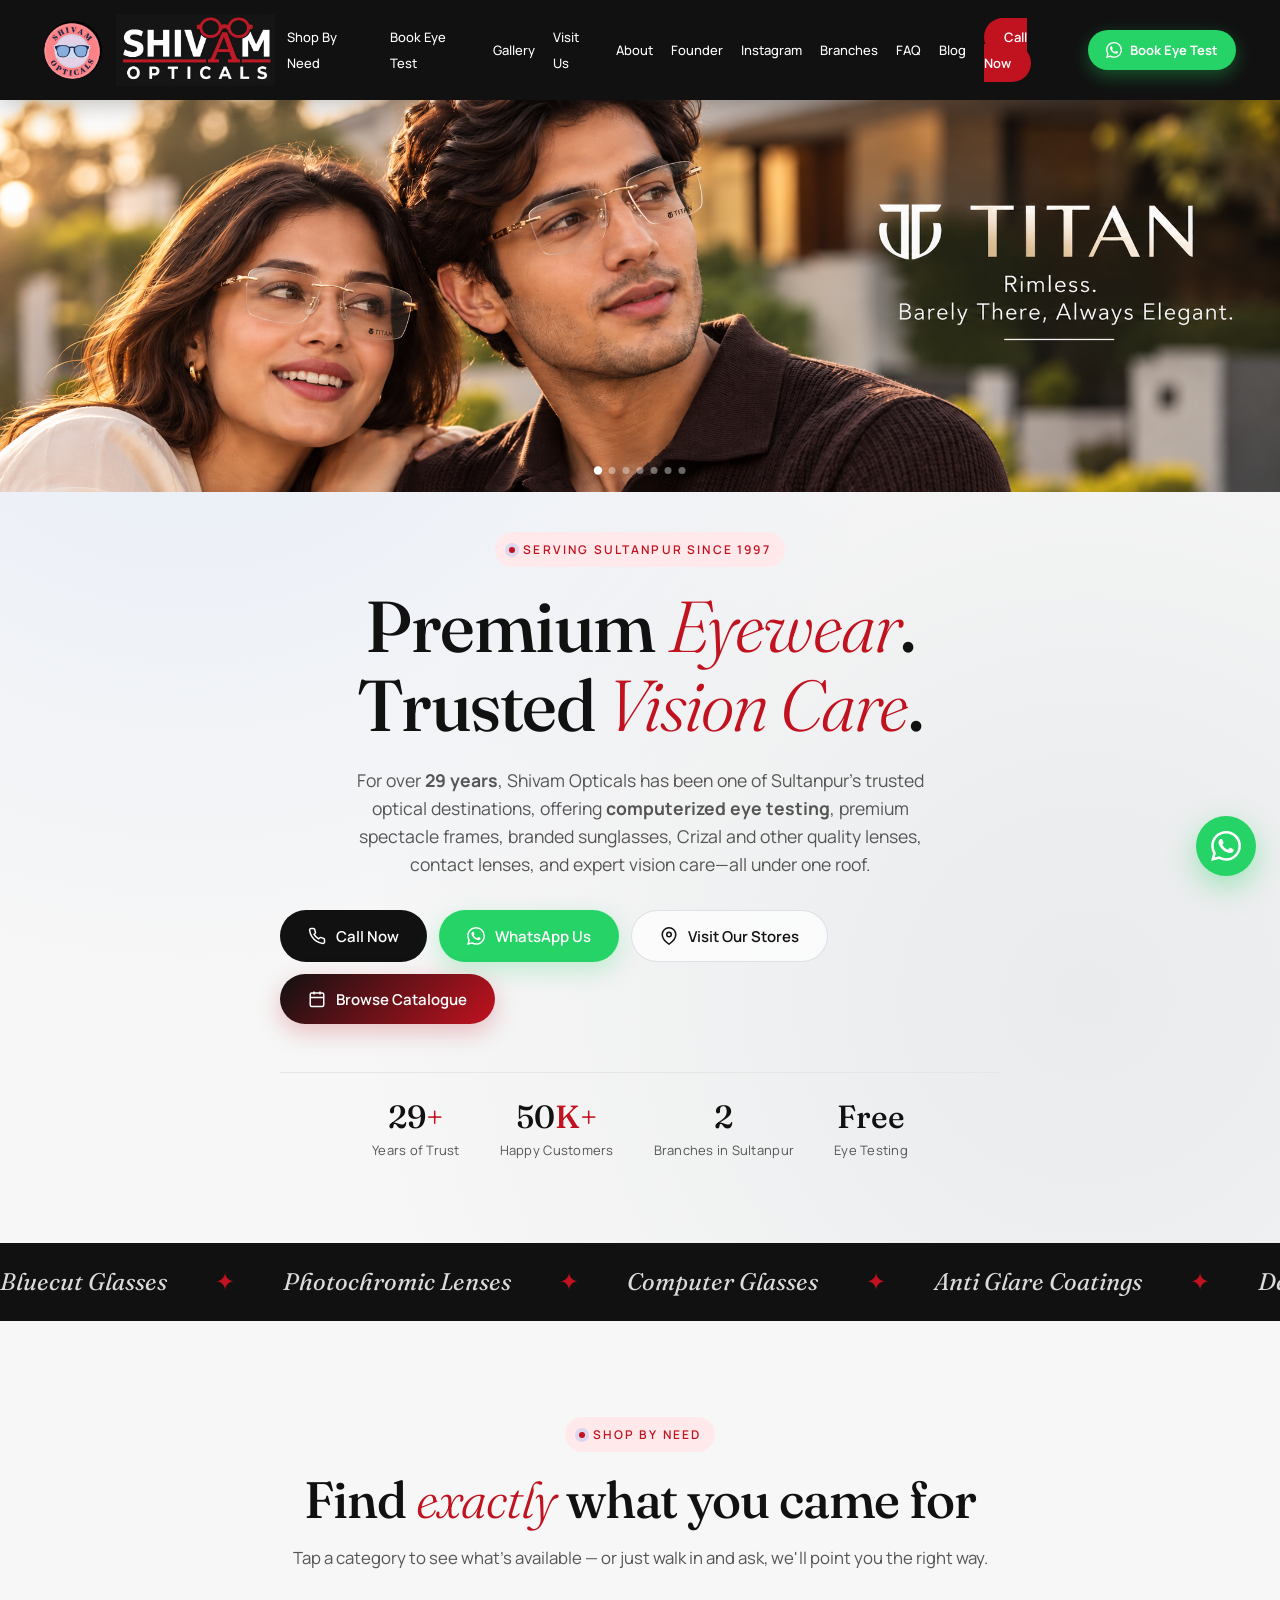
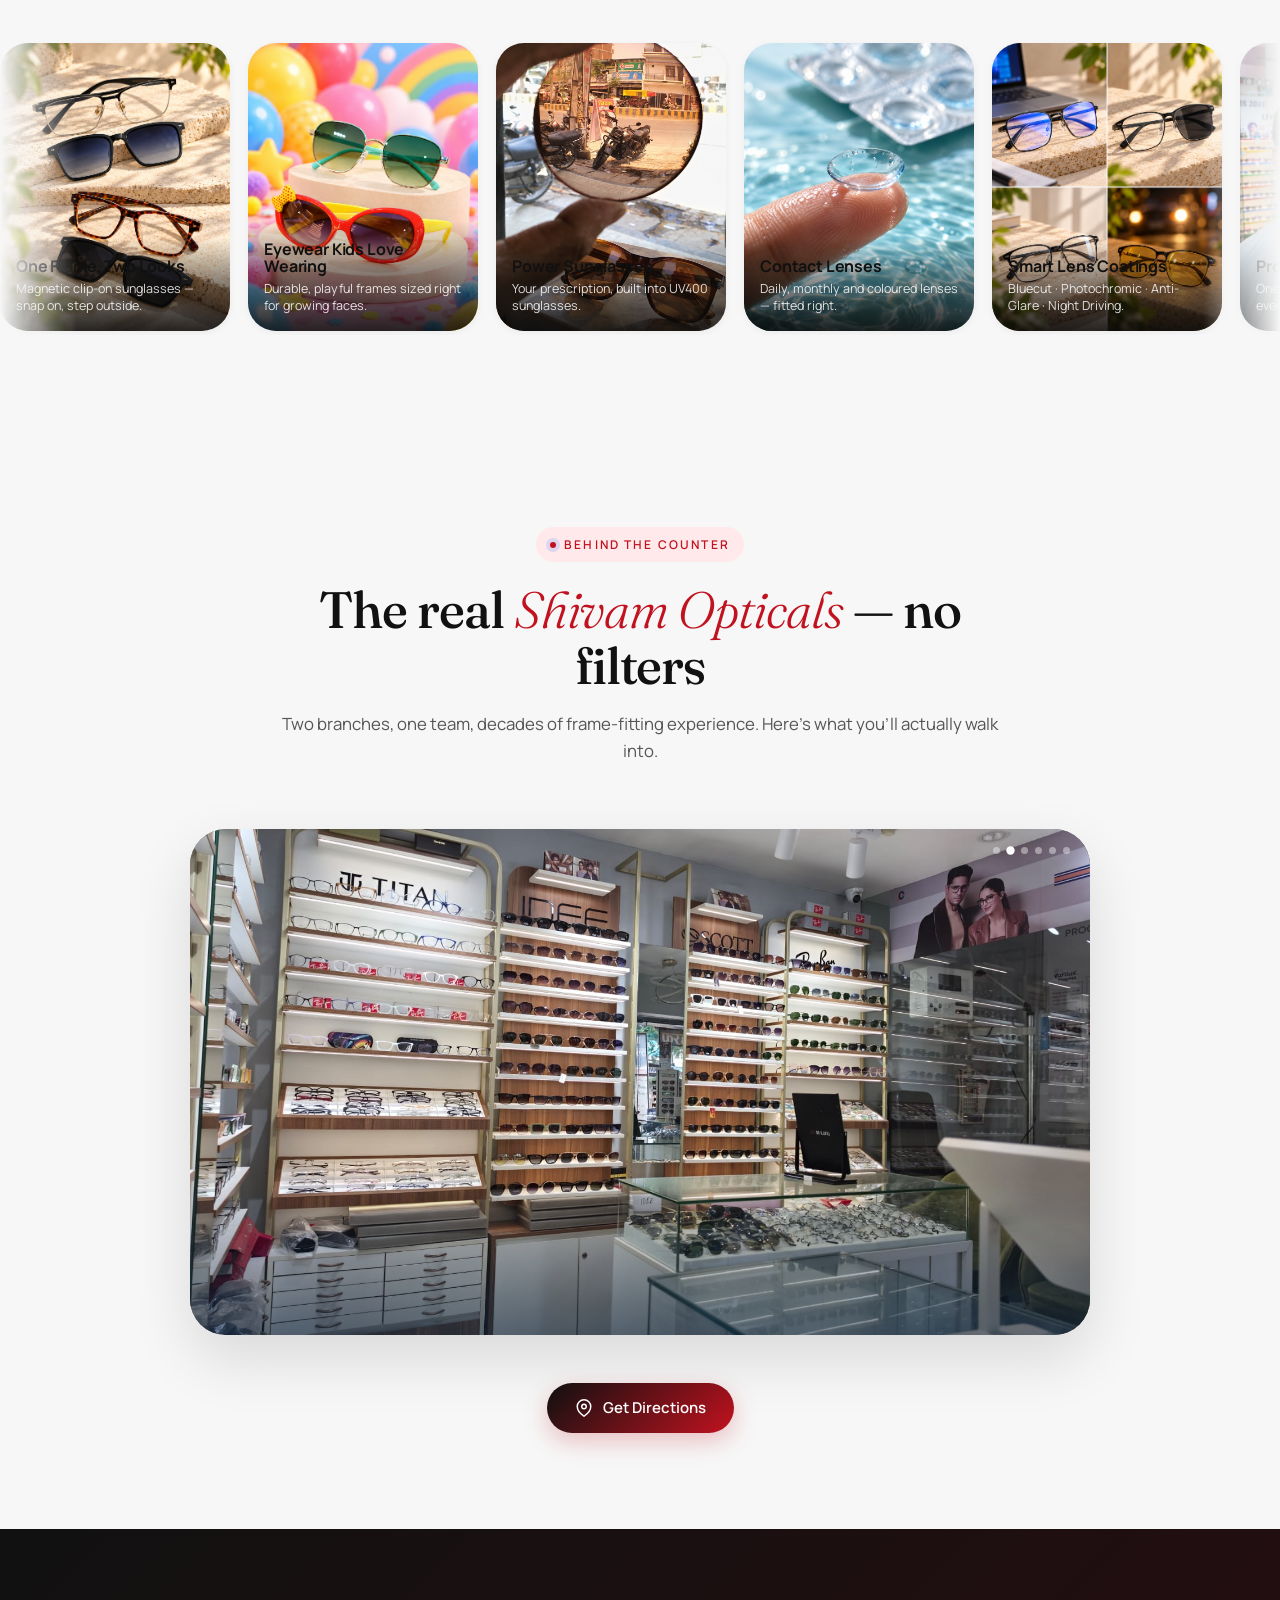
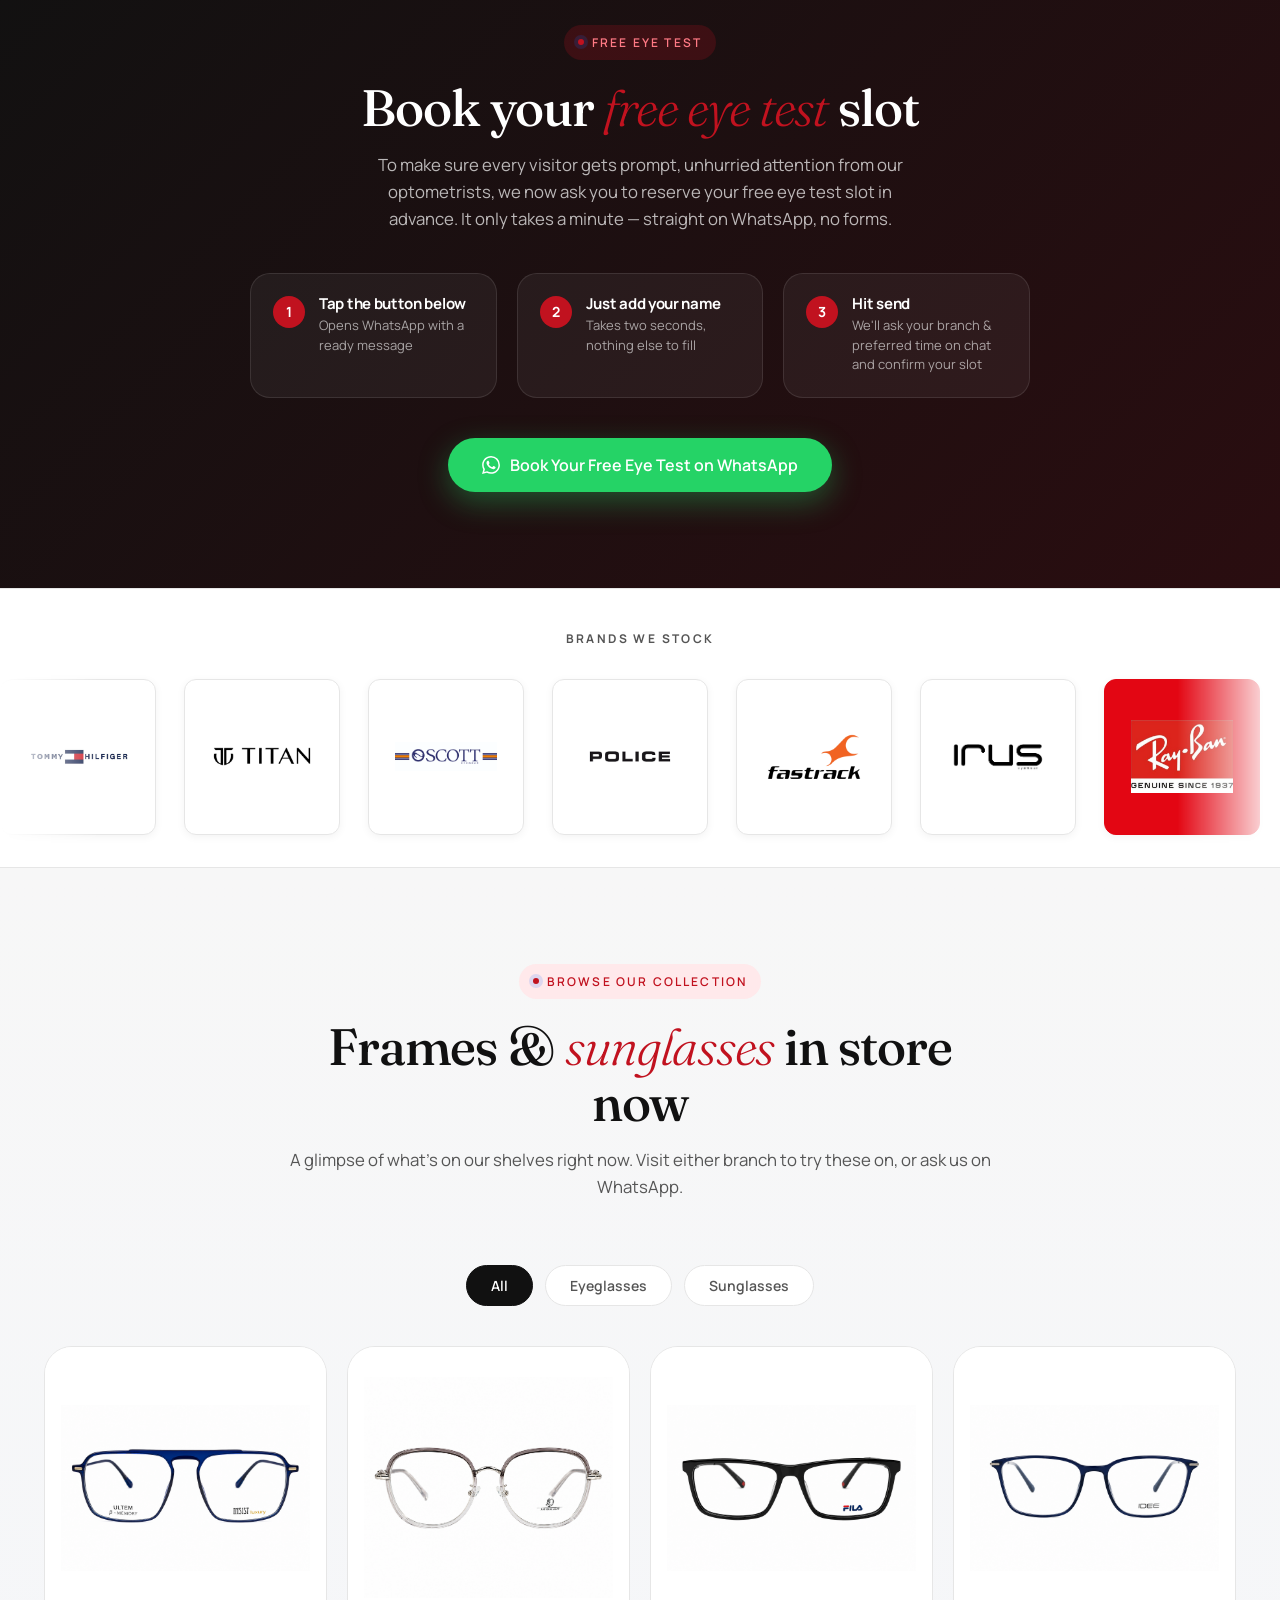
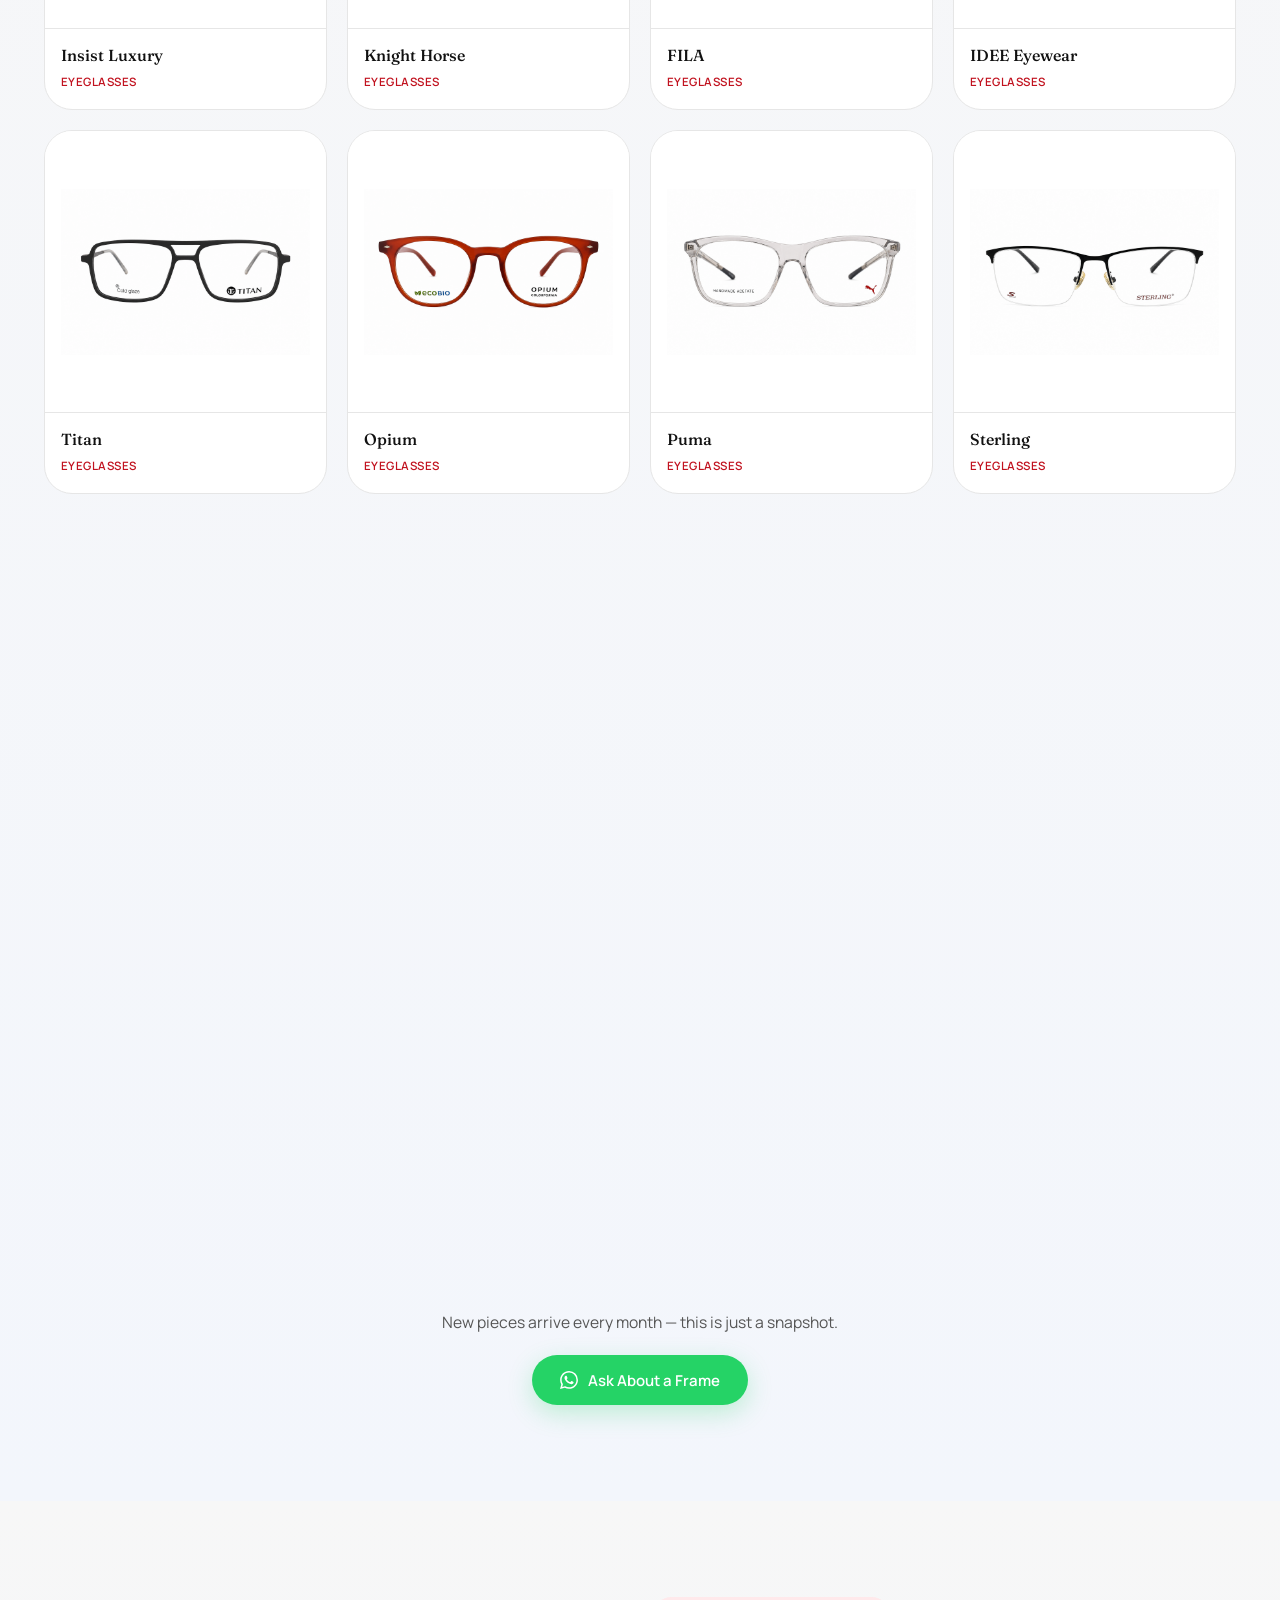
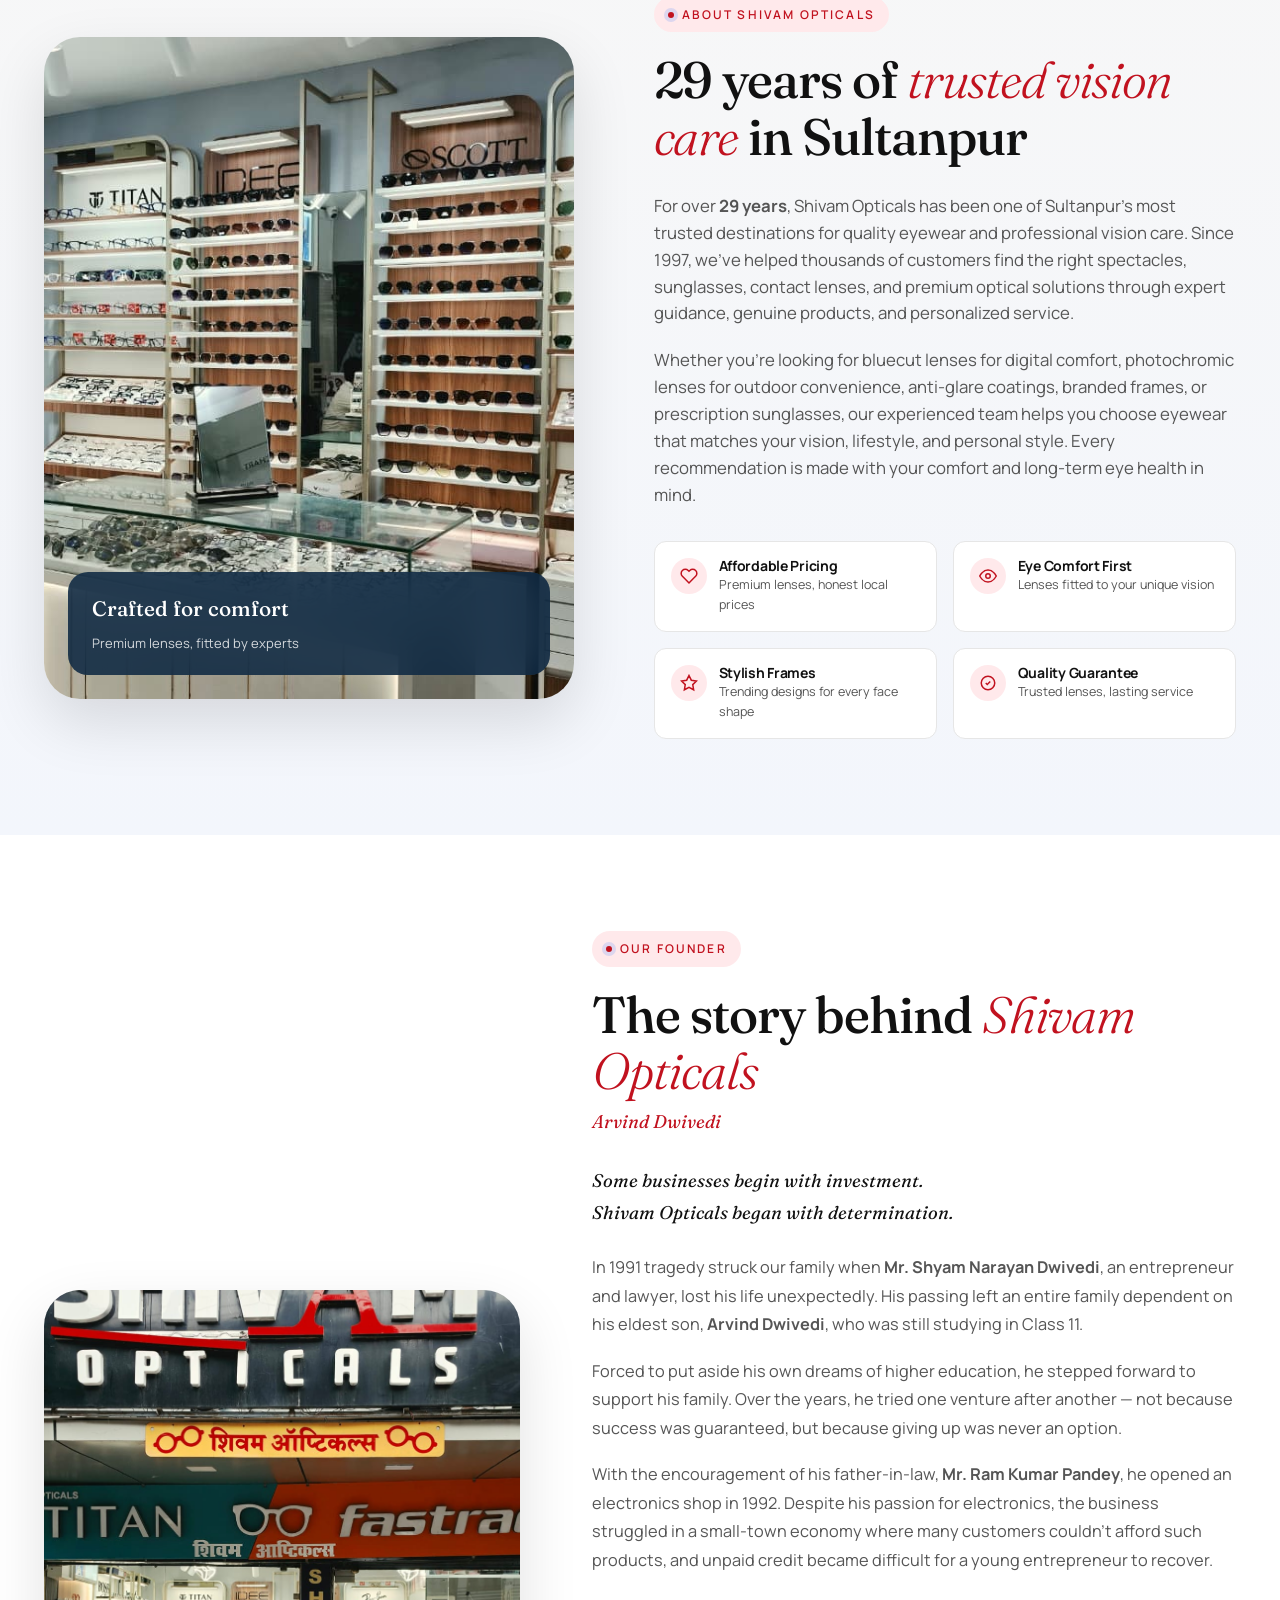
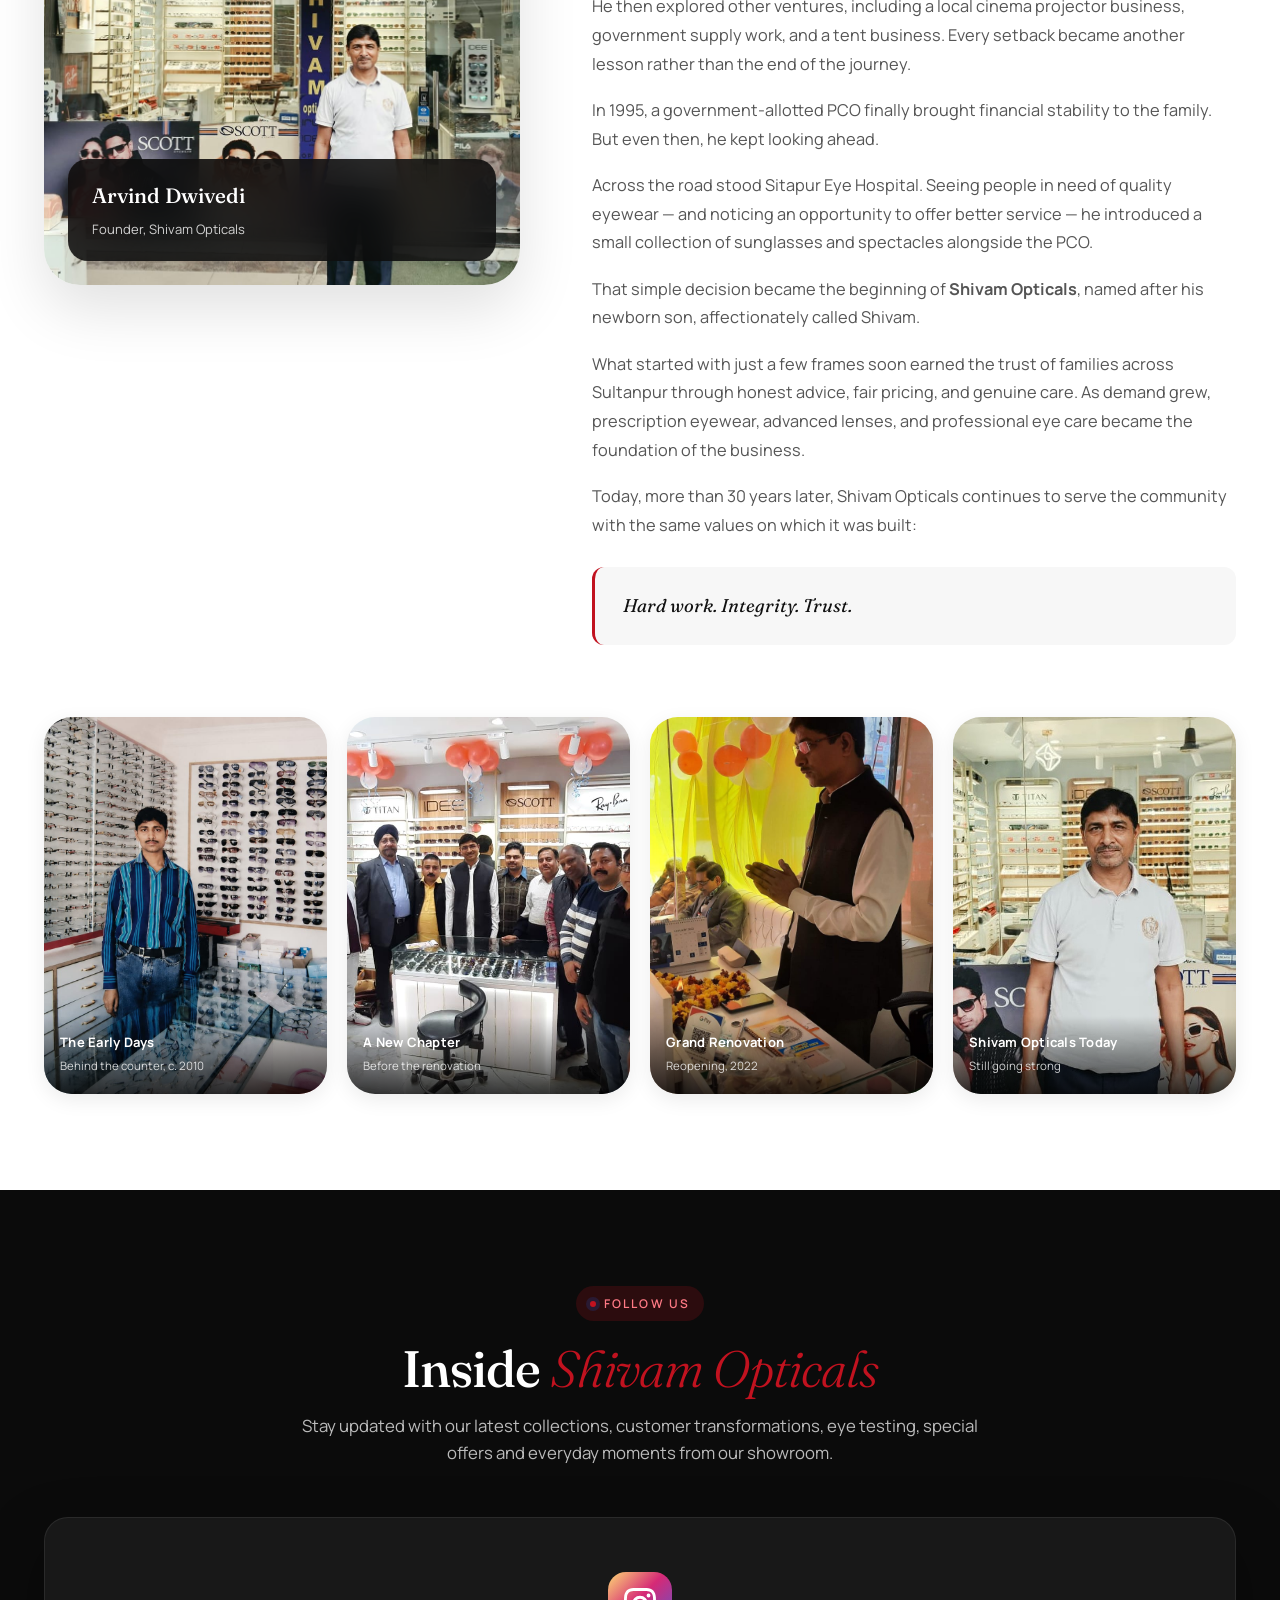
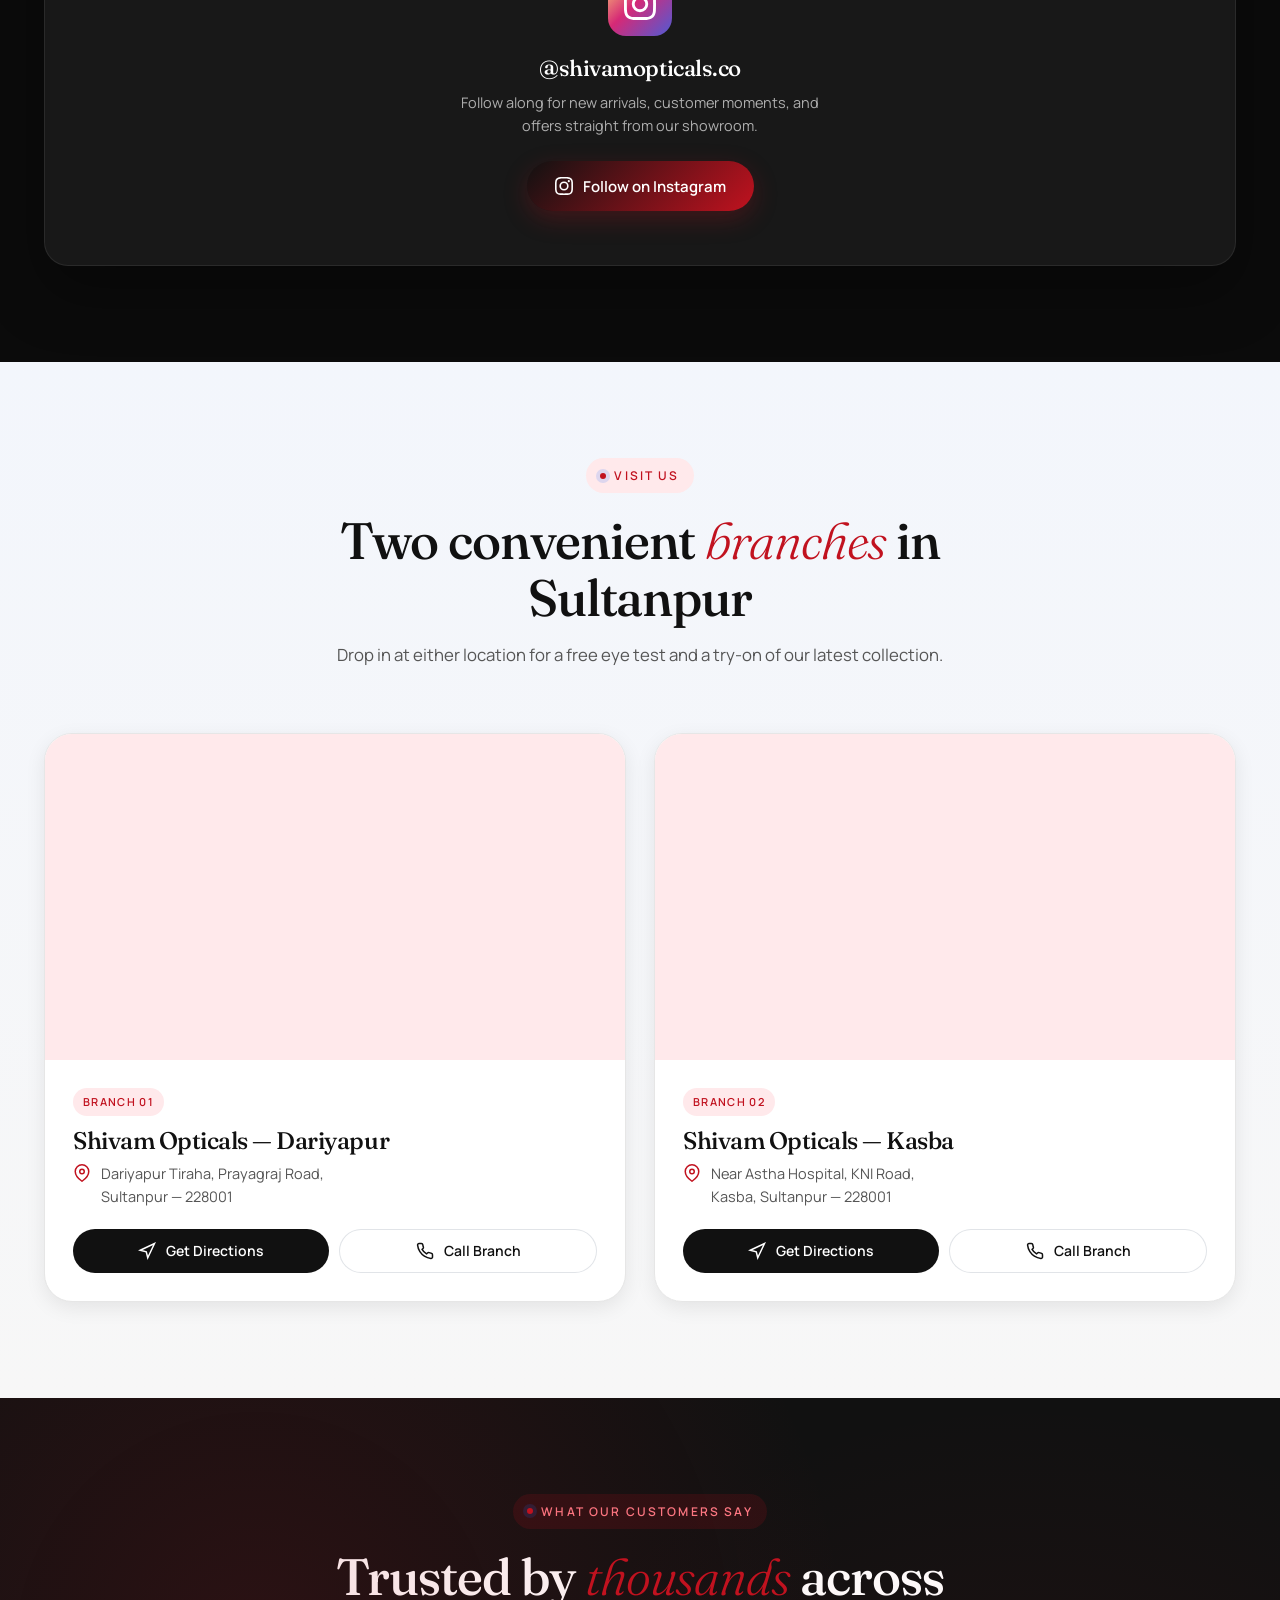
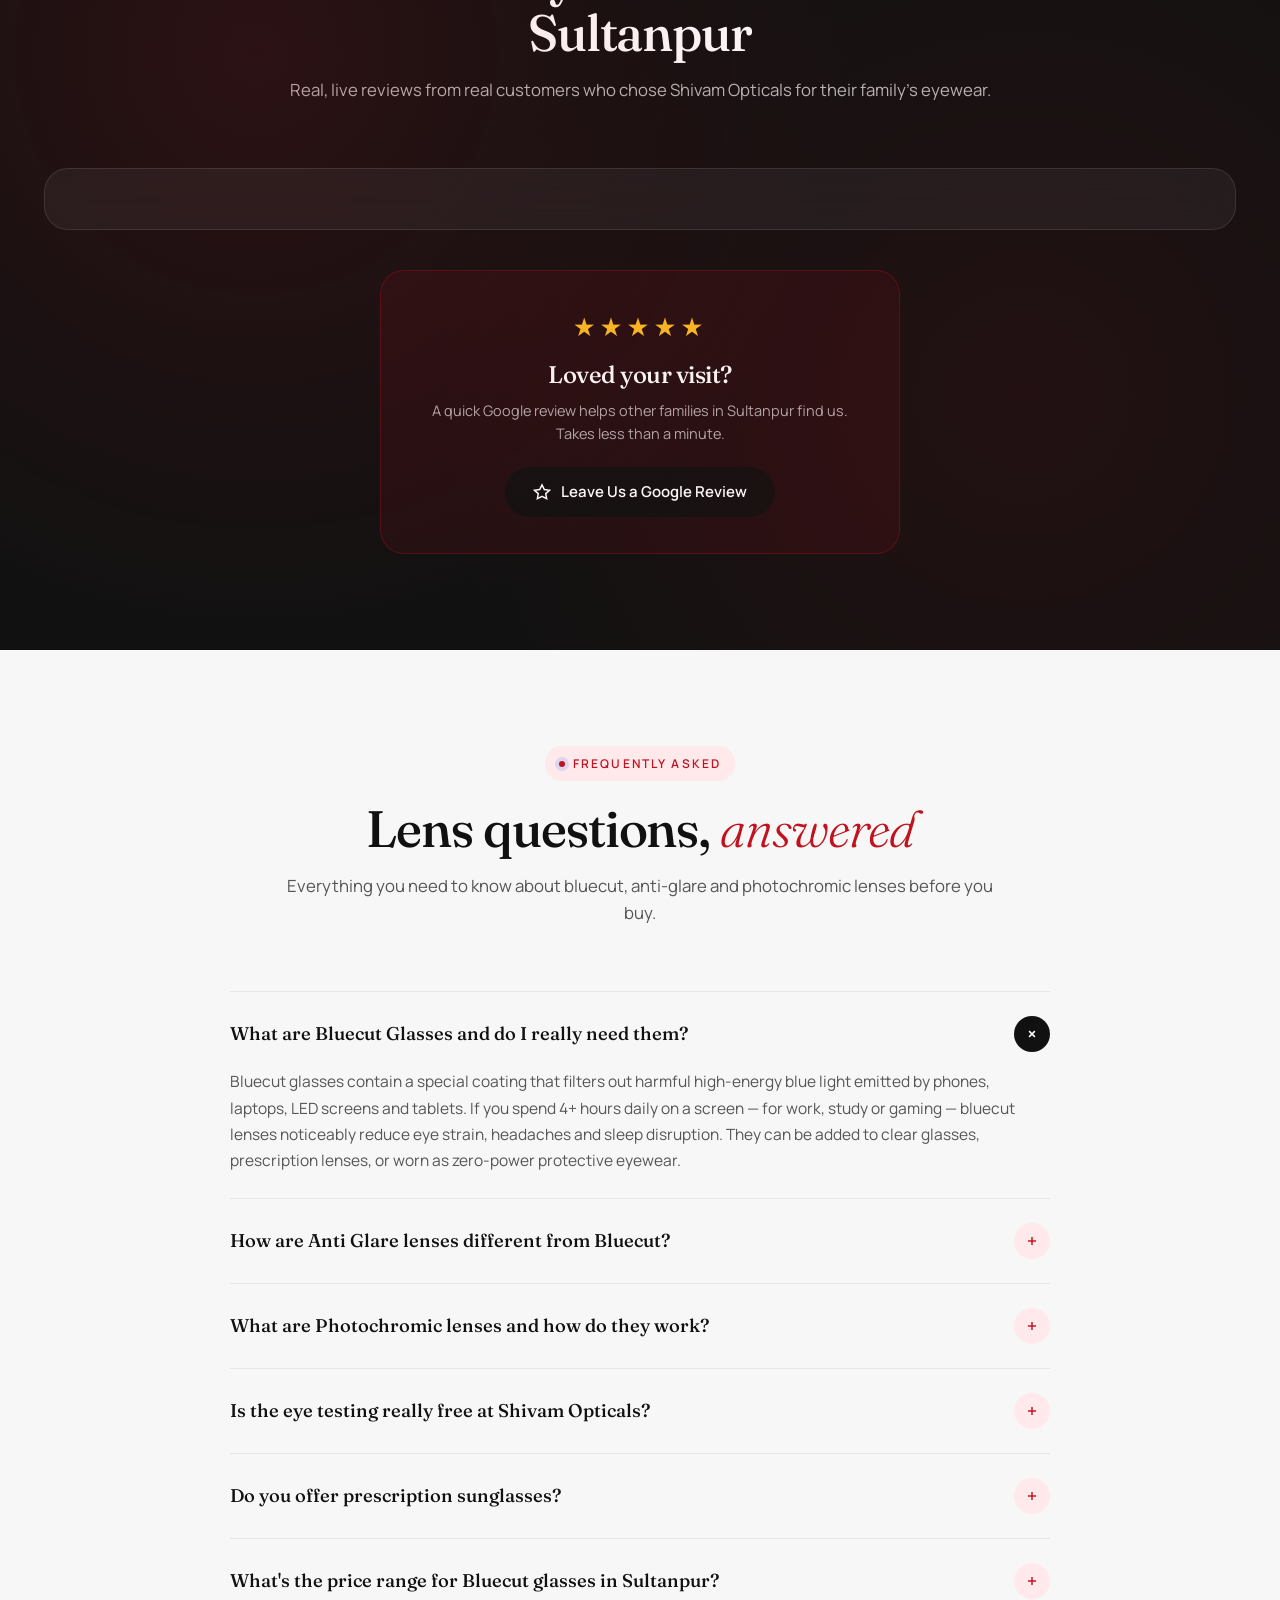
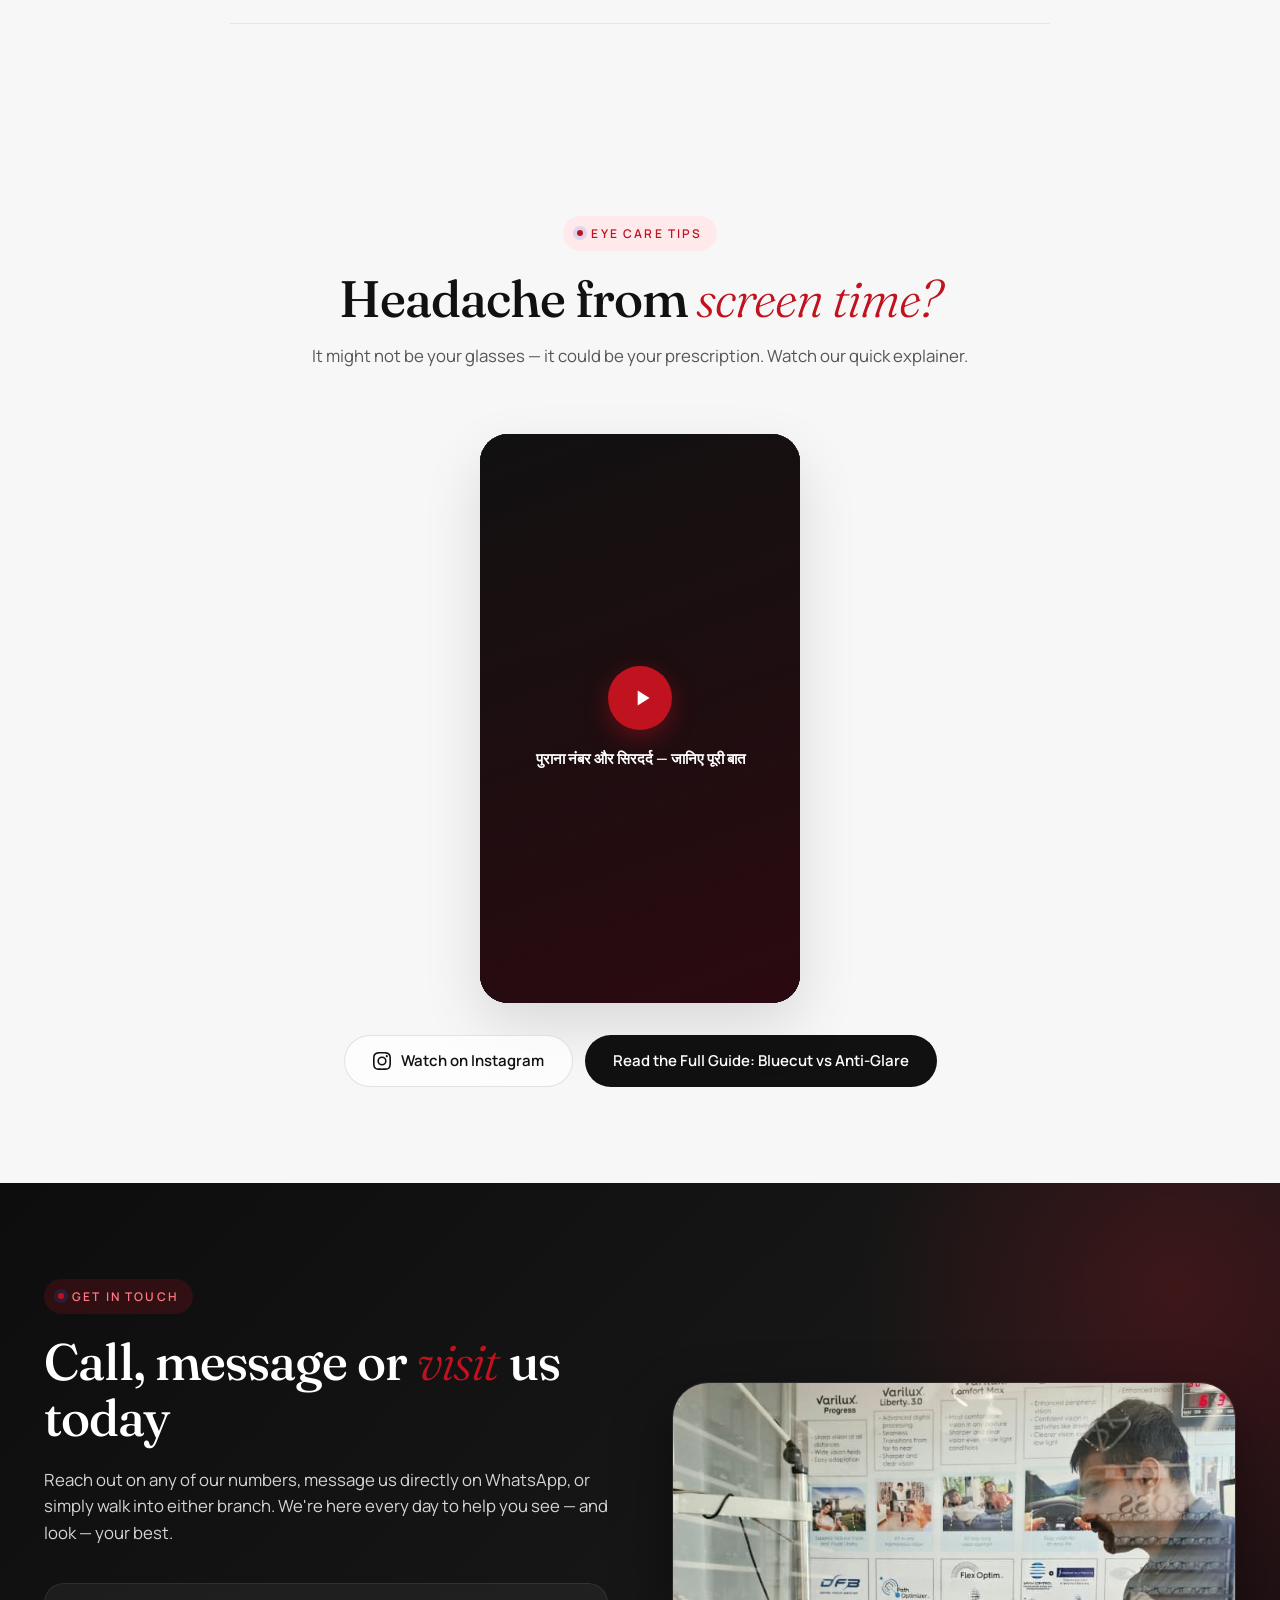
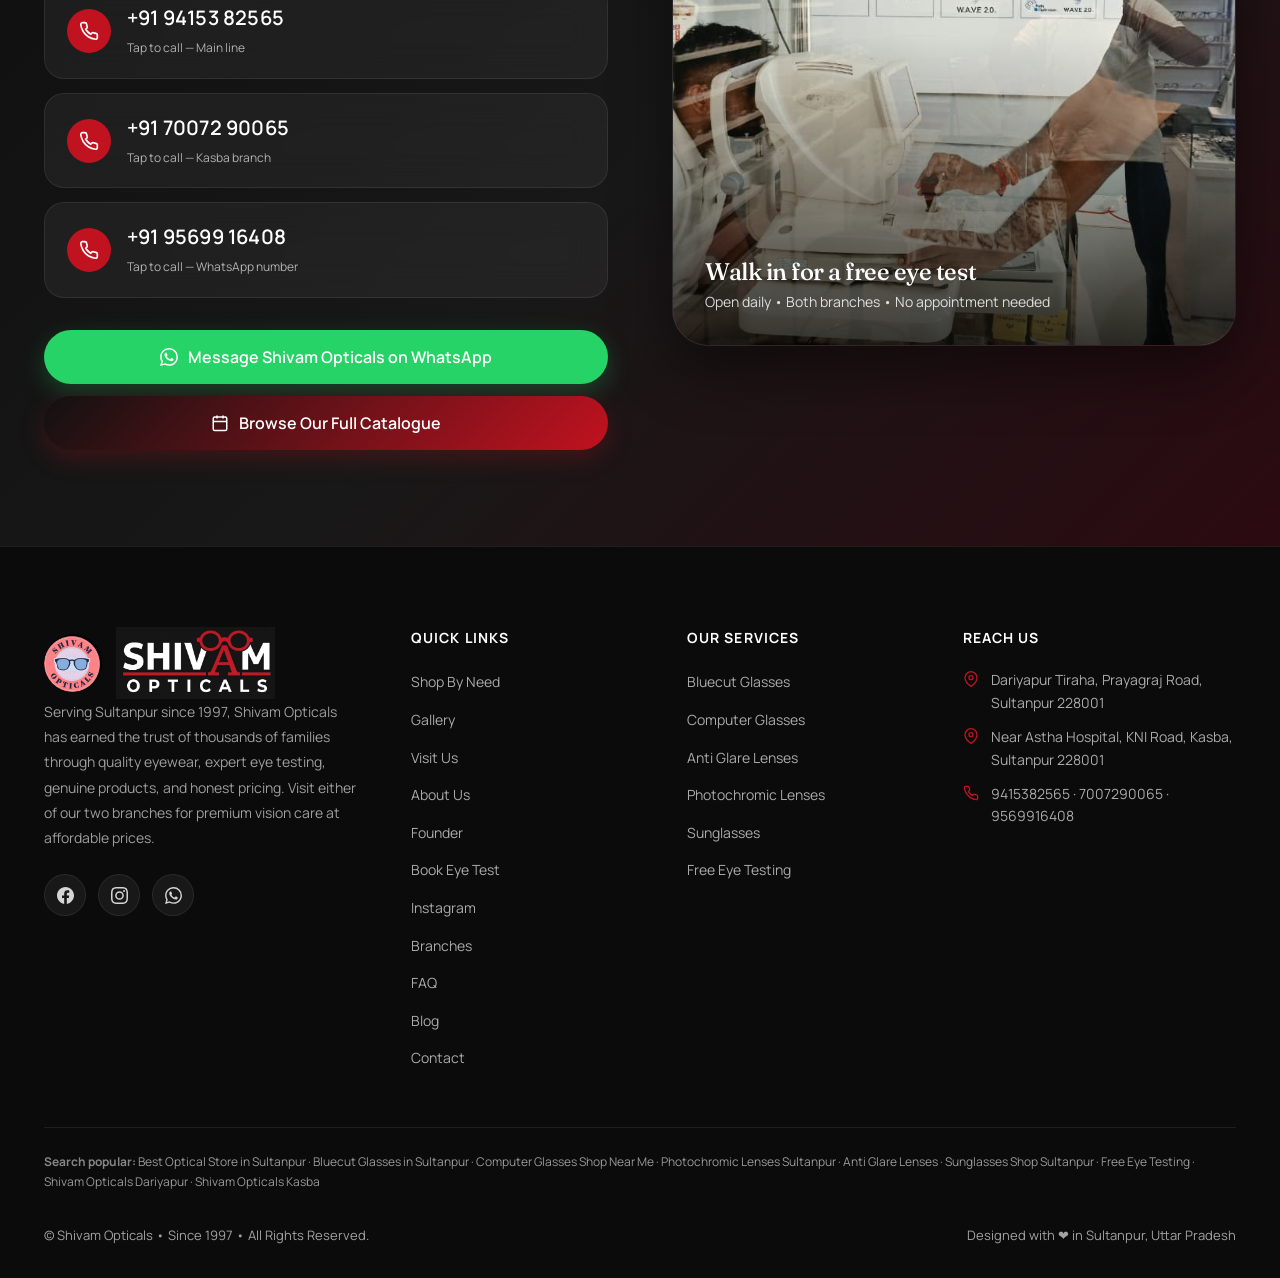
==== commit 5272a7ca: "empty space fix" ====
--- a/index.html
+++ b/index.html
@@ -410,7 +410,7 @@
      HERO
      ============================ */
   .hero {
-    padding: 140px 0 80px;
+    padding: 92px 0 80px;
     position: relative;
     overflow: hidden;
   }
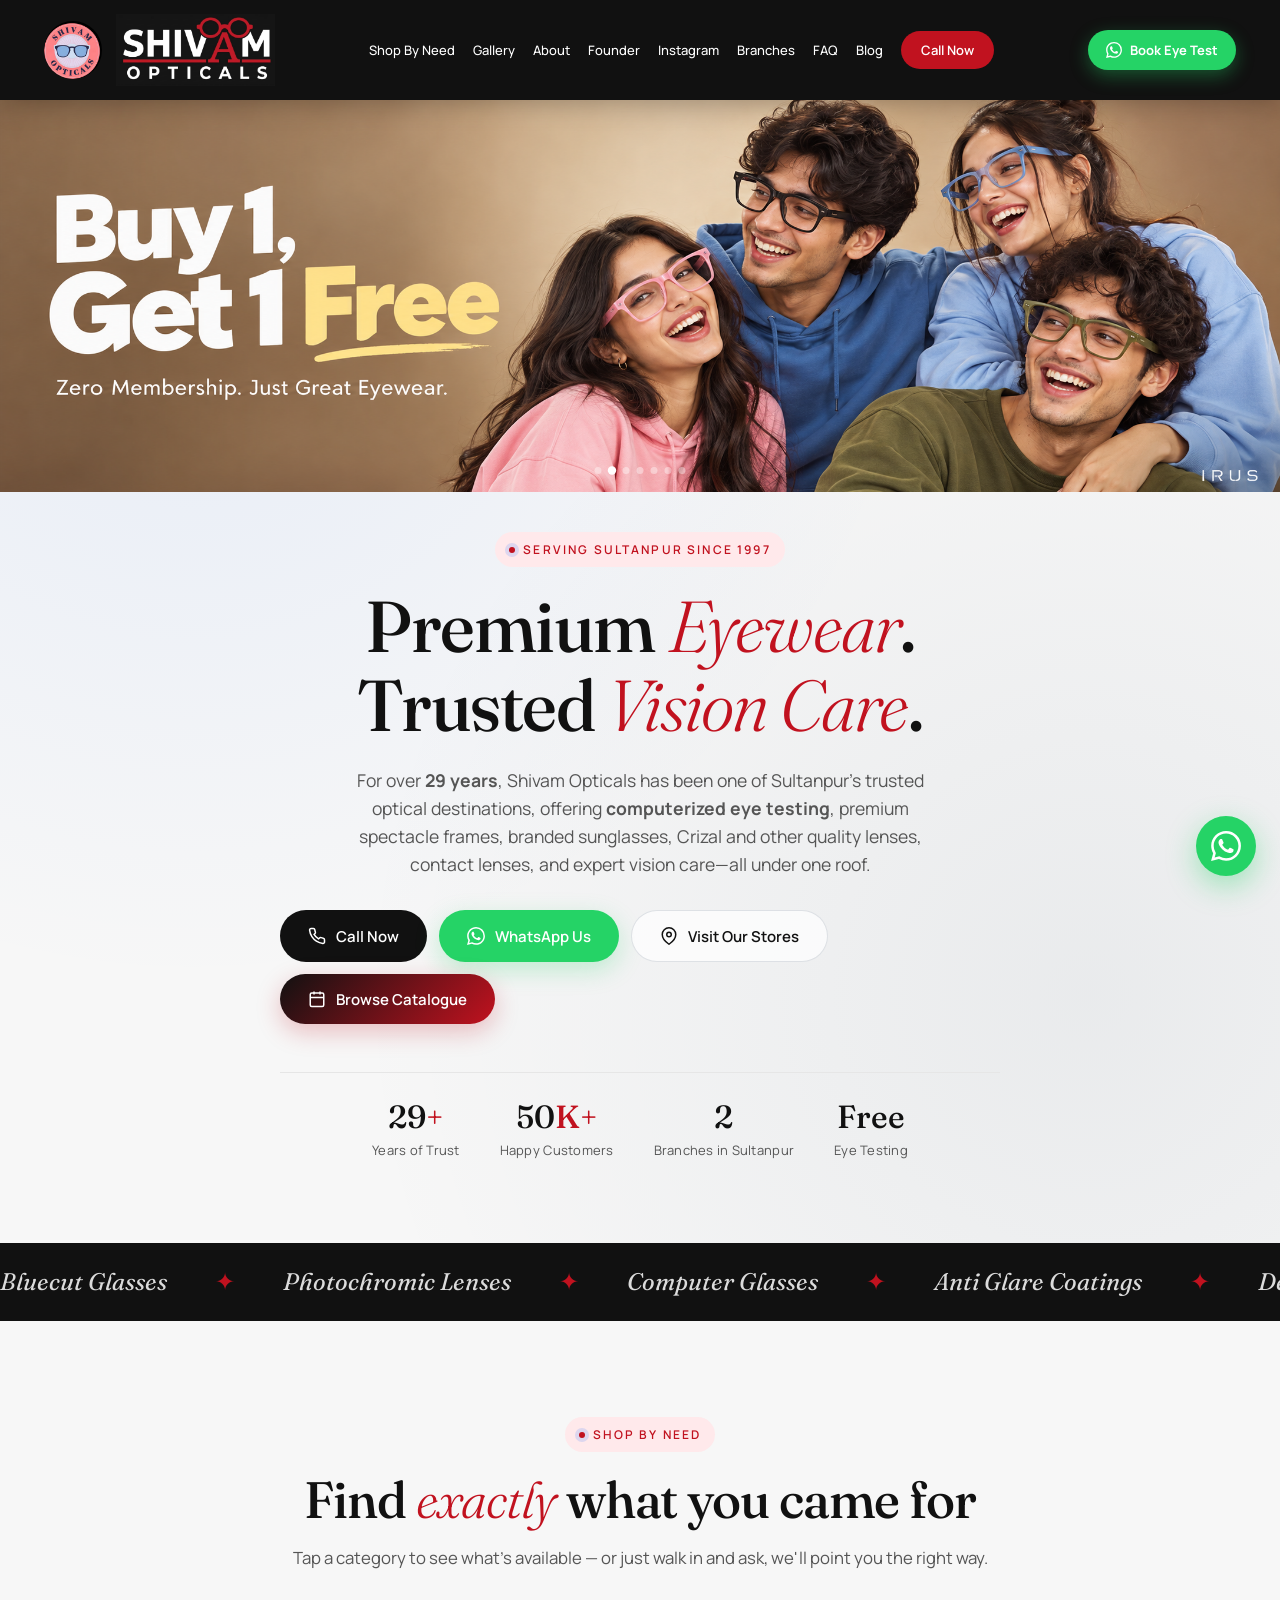
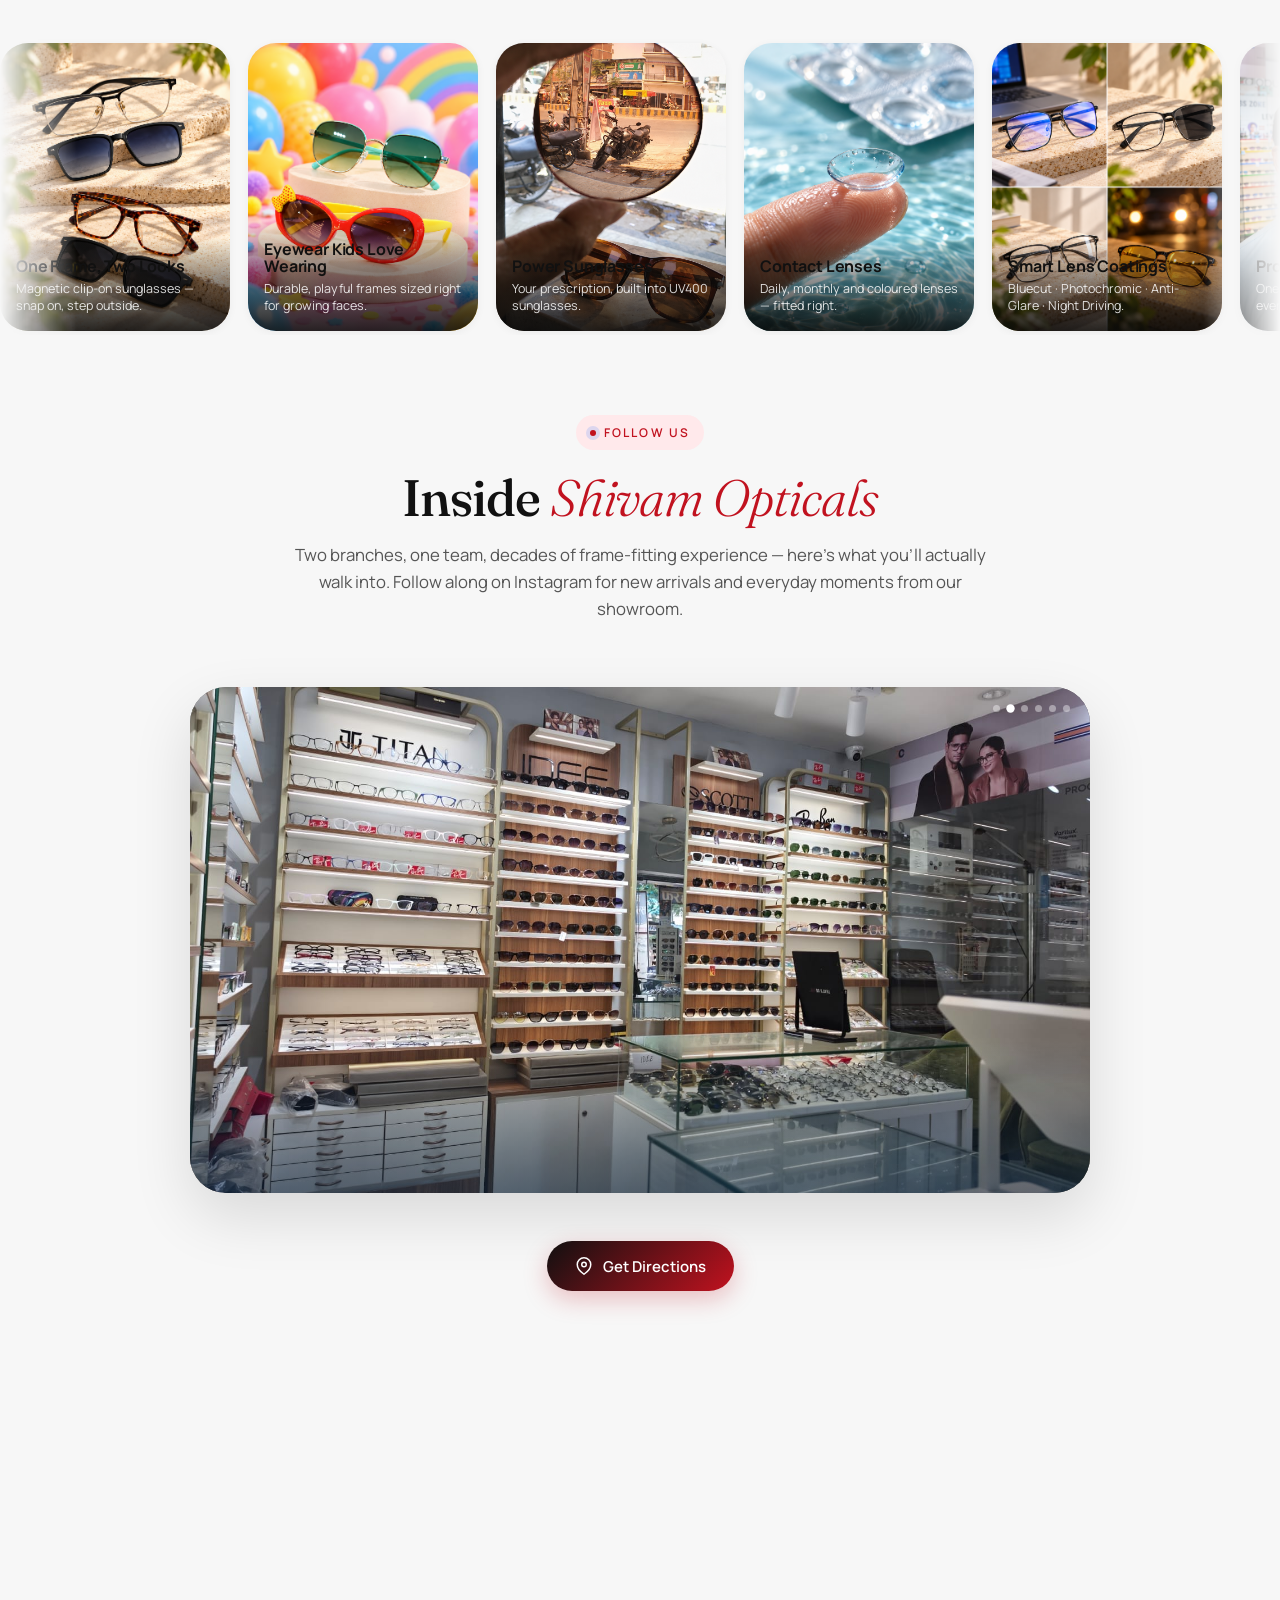
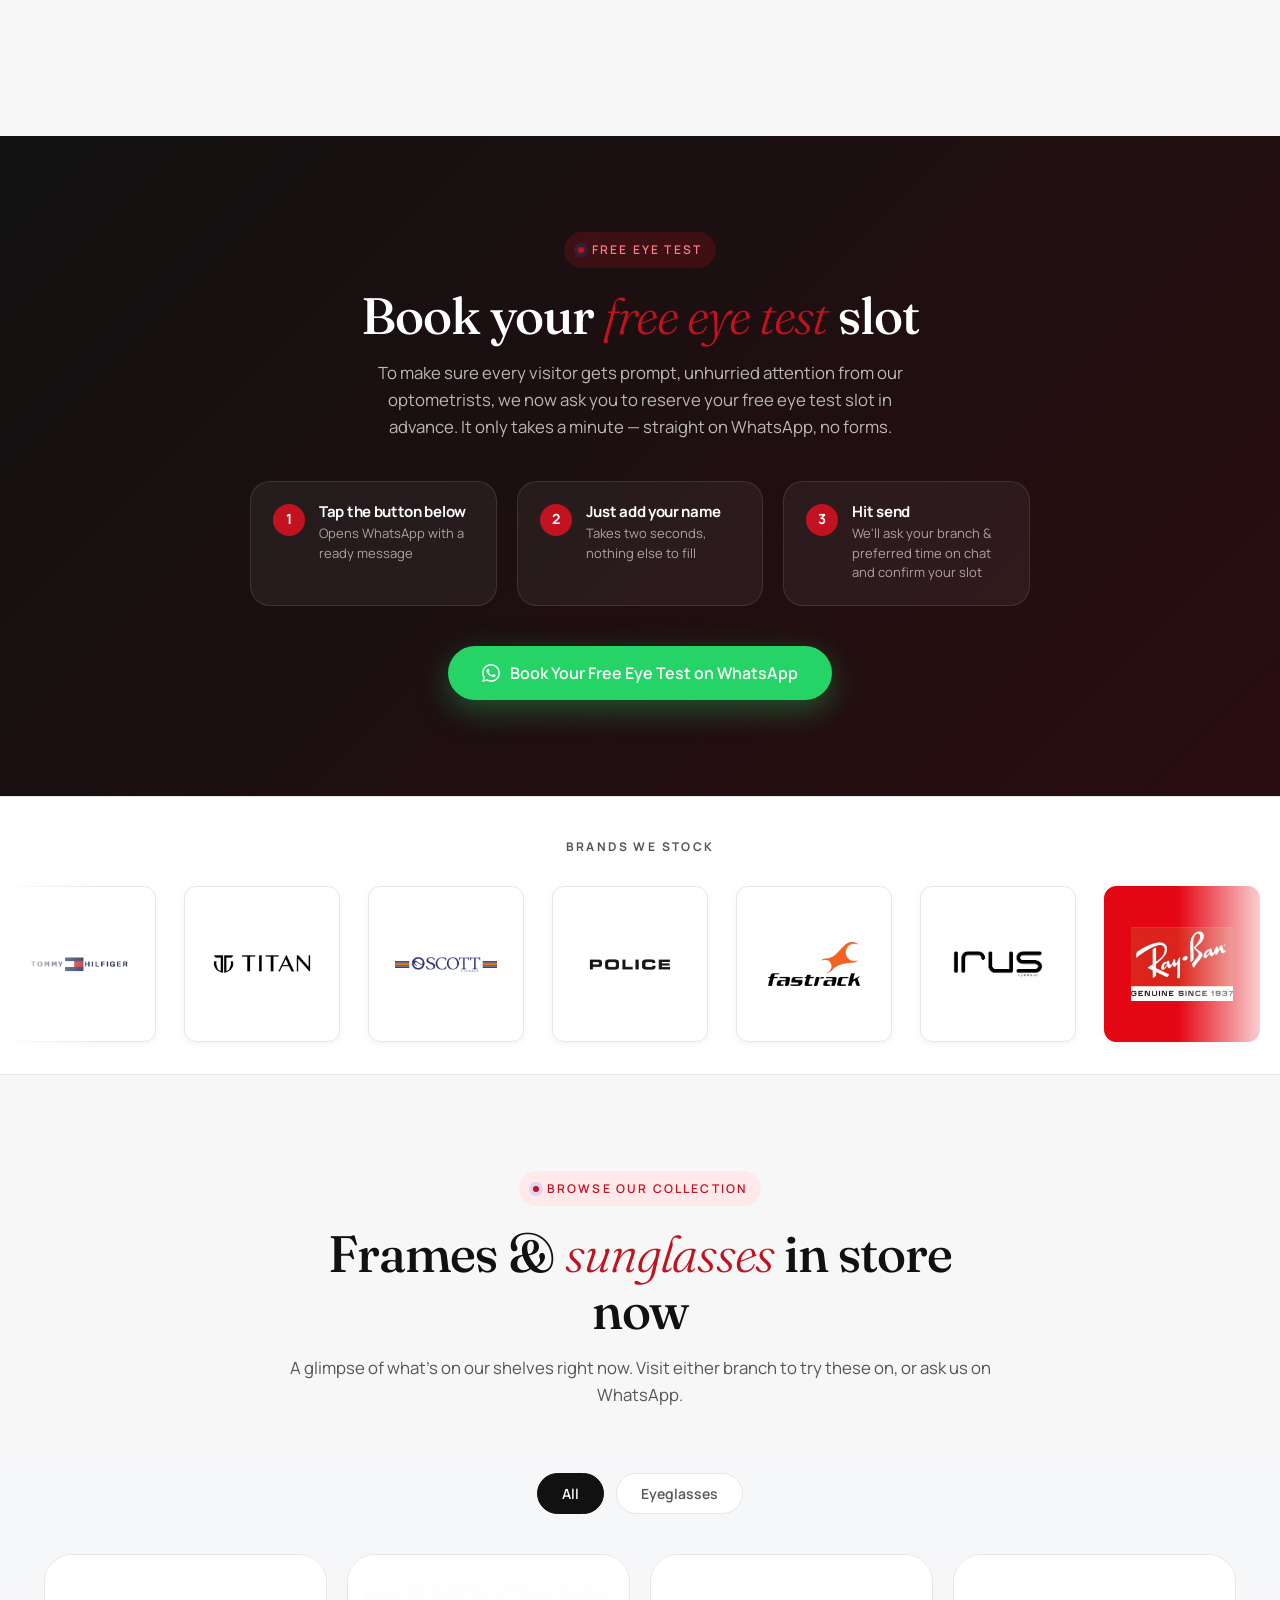
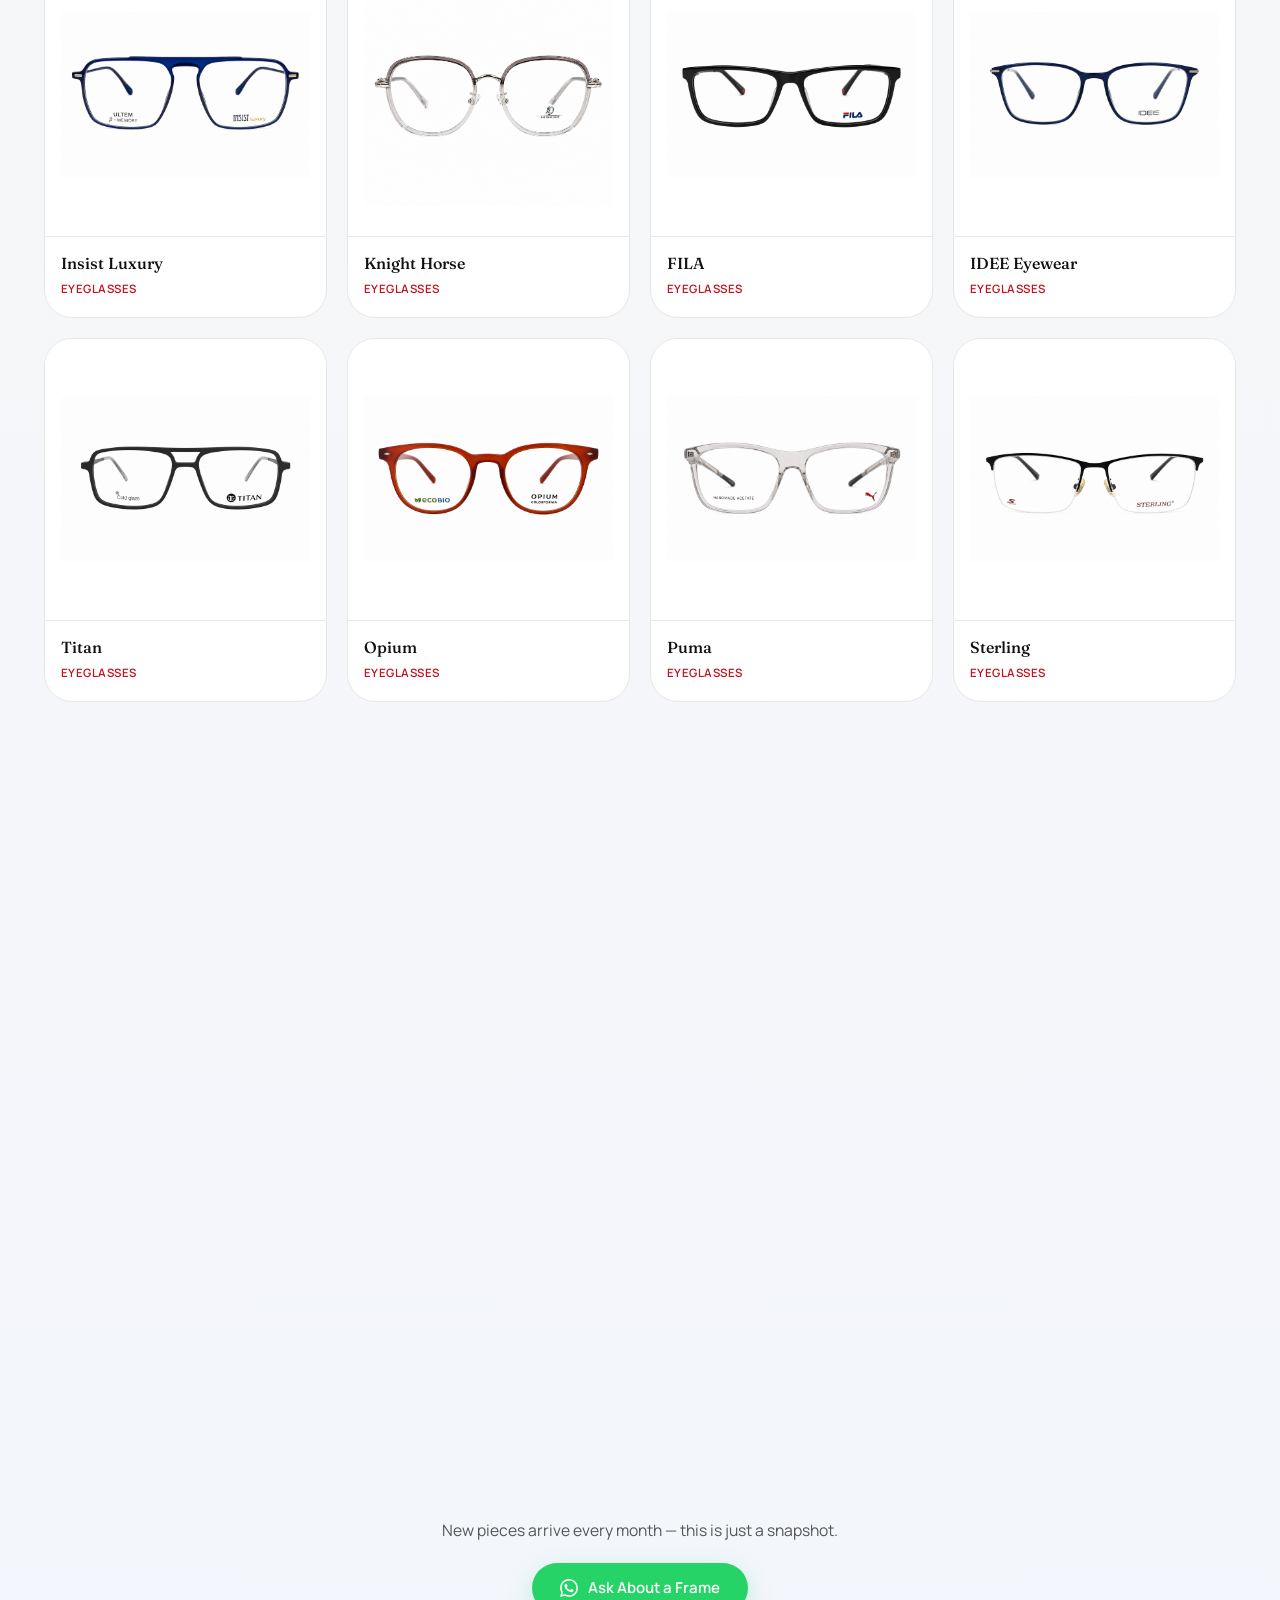
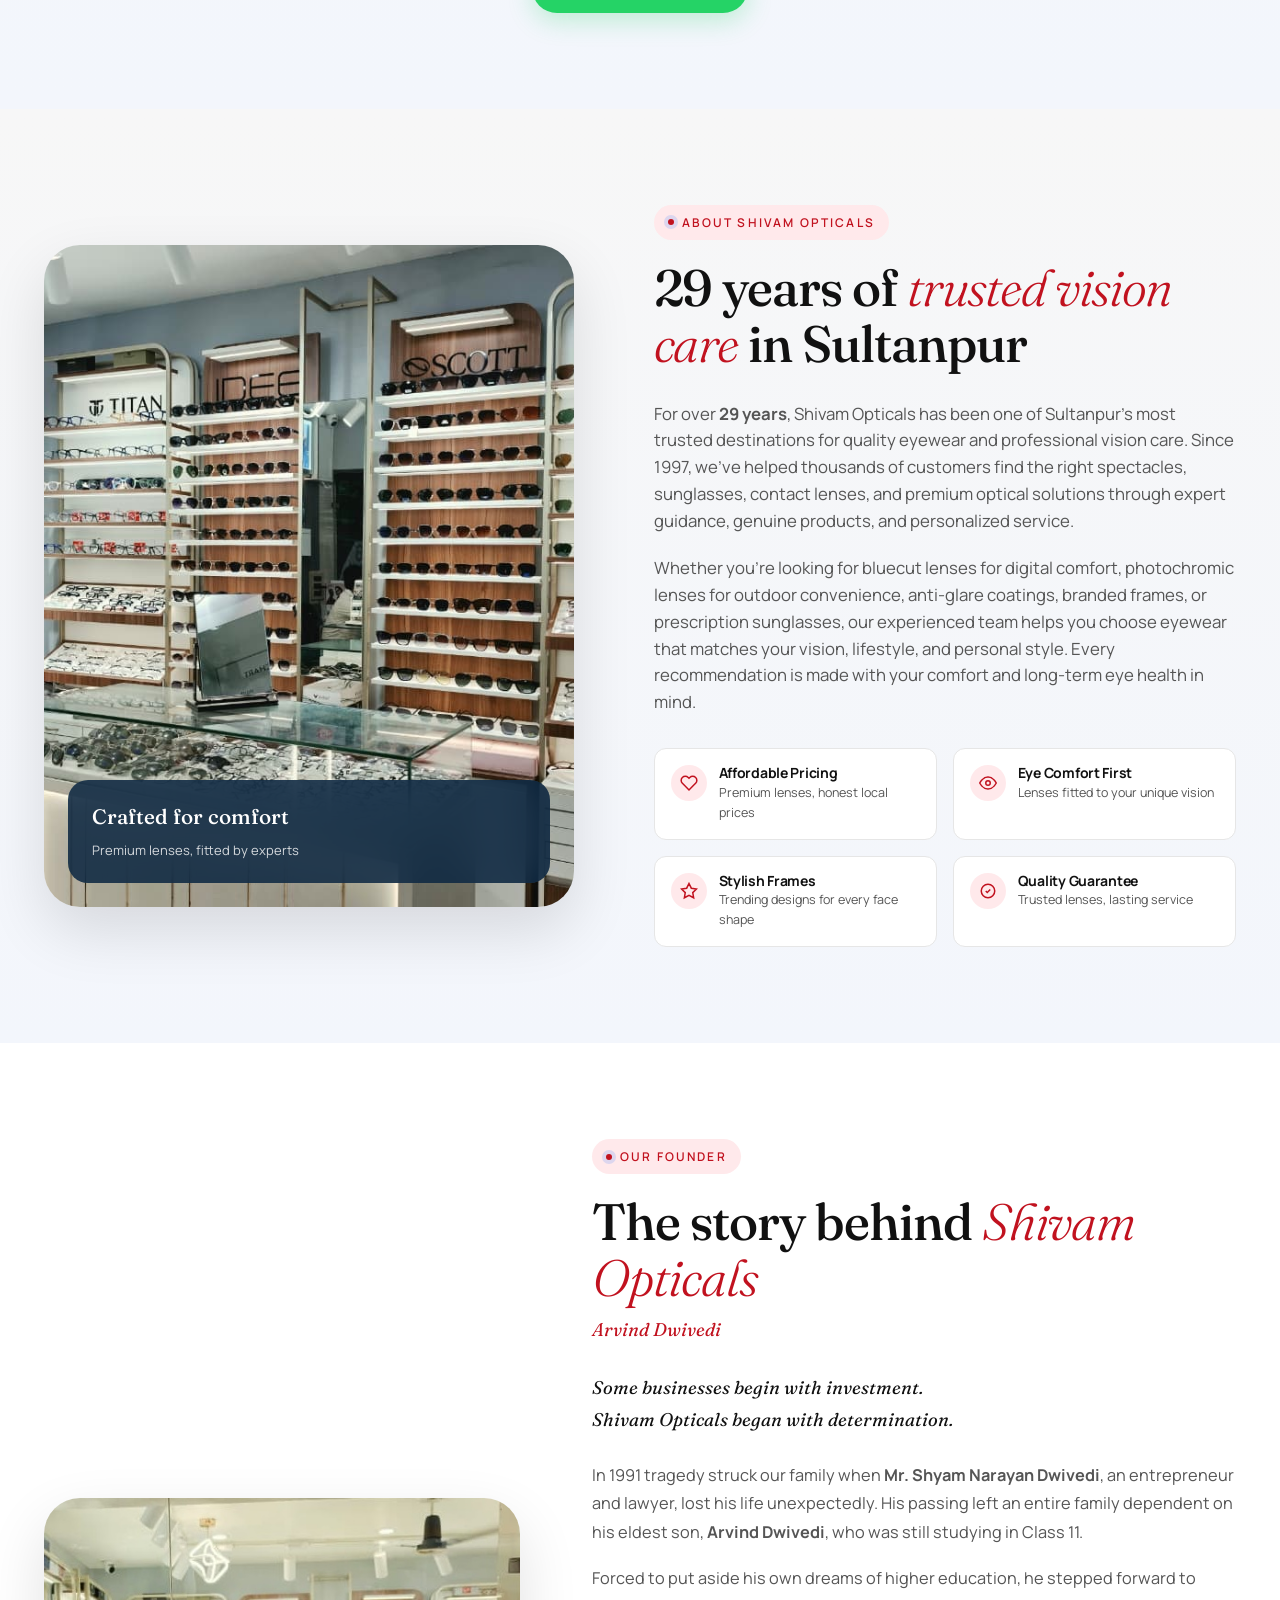
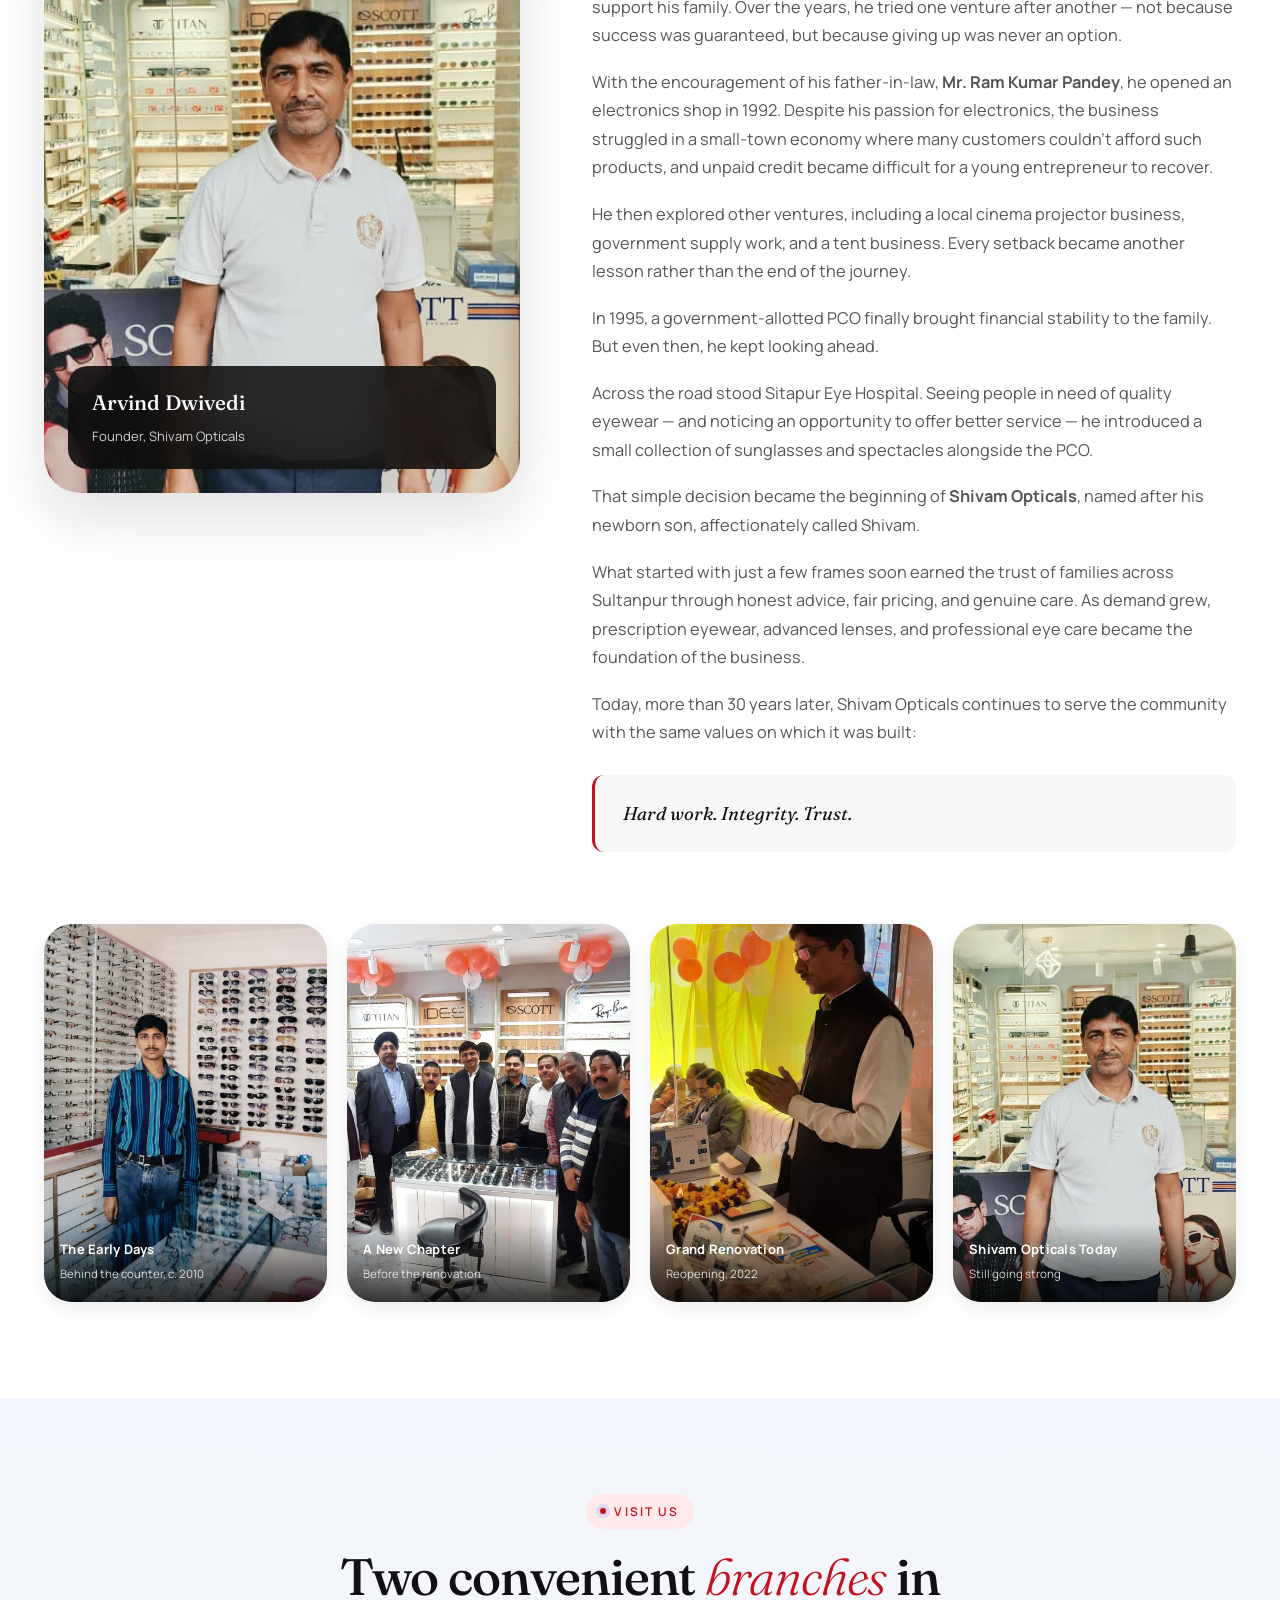
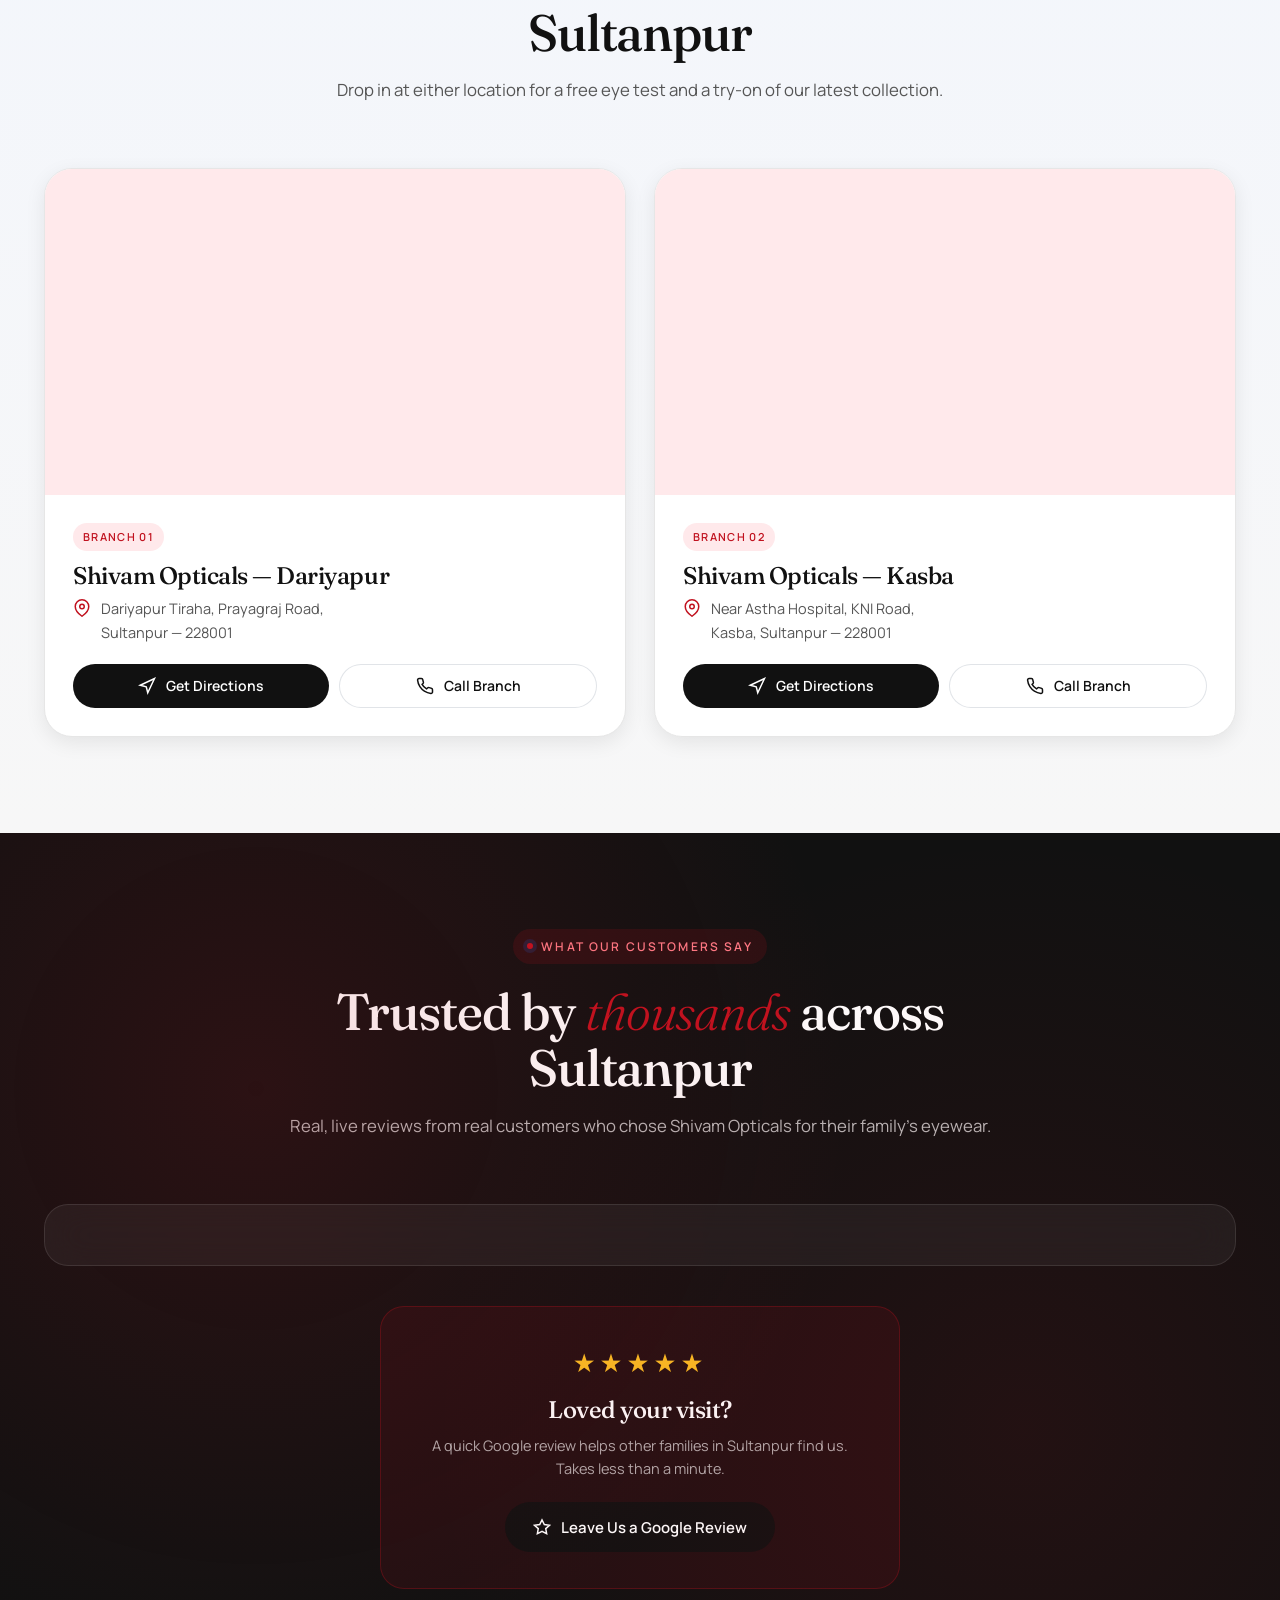
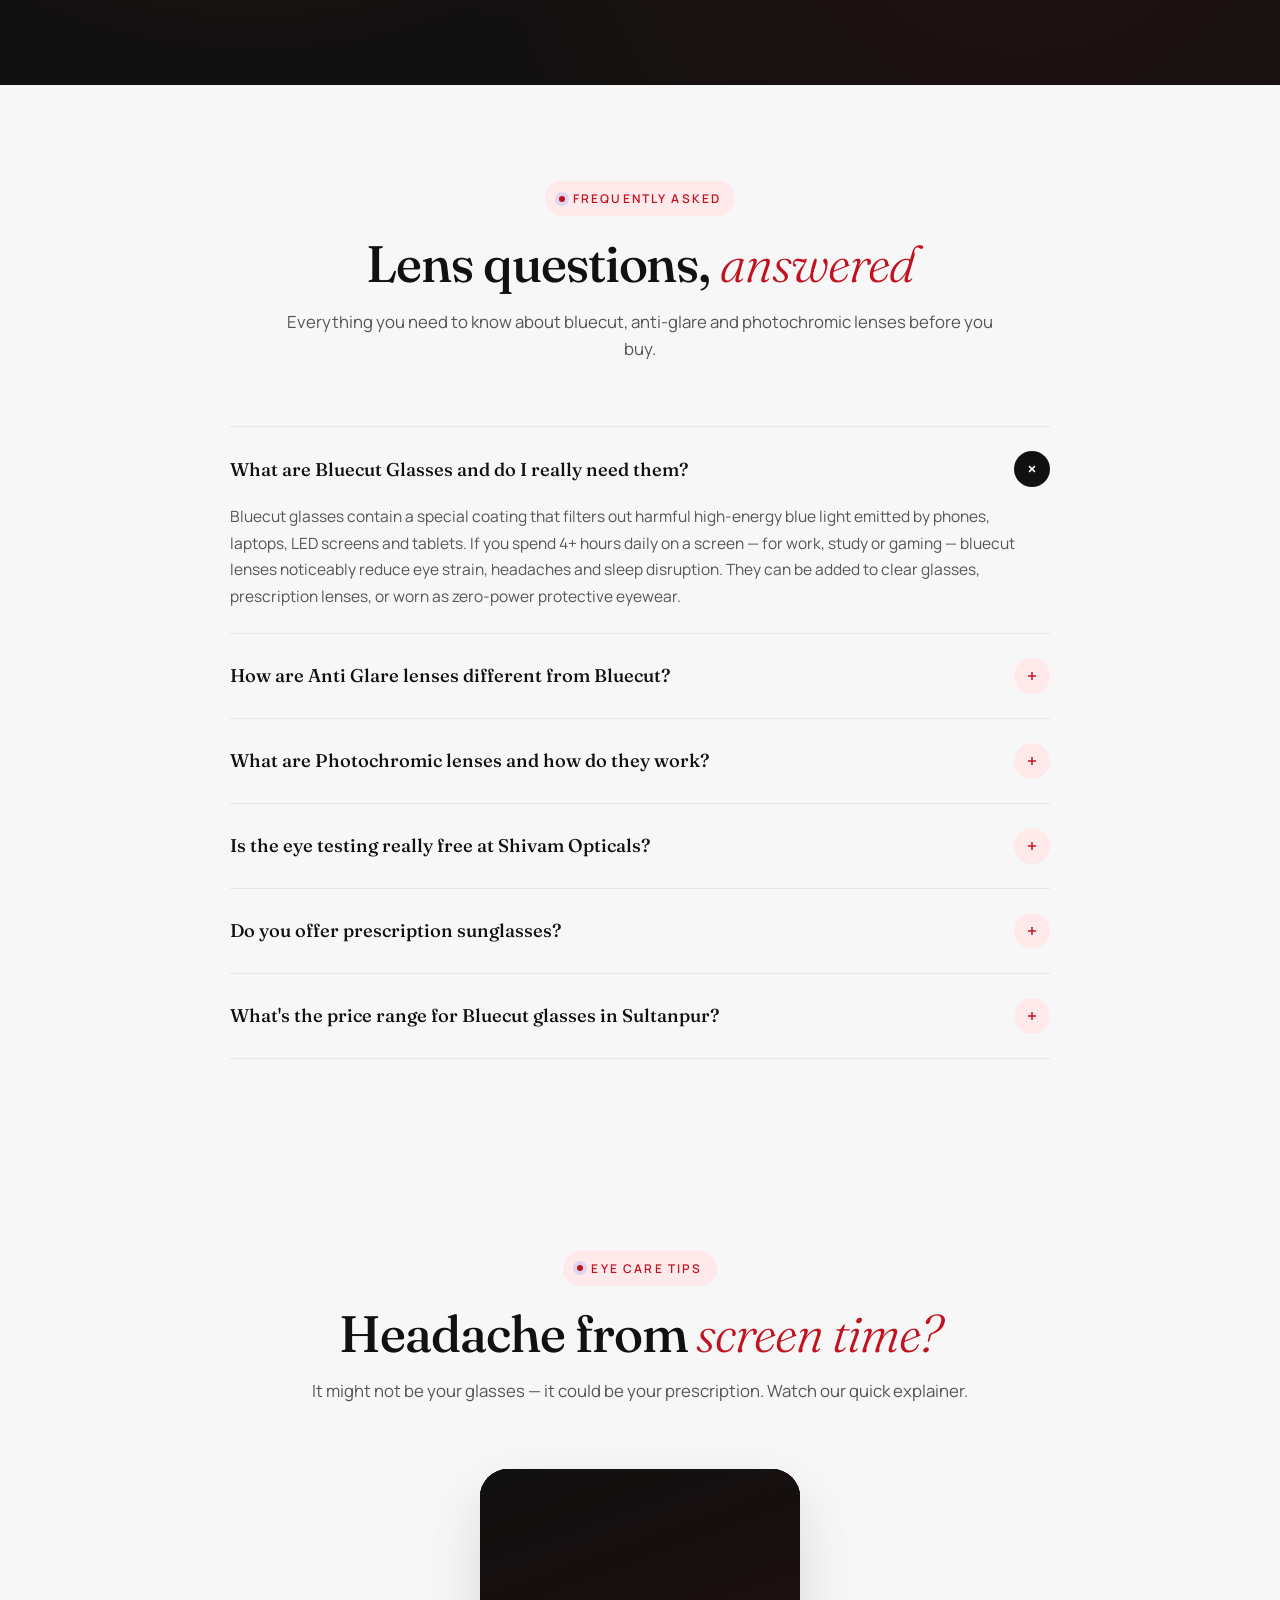
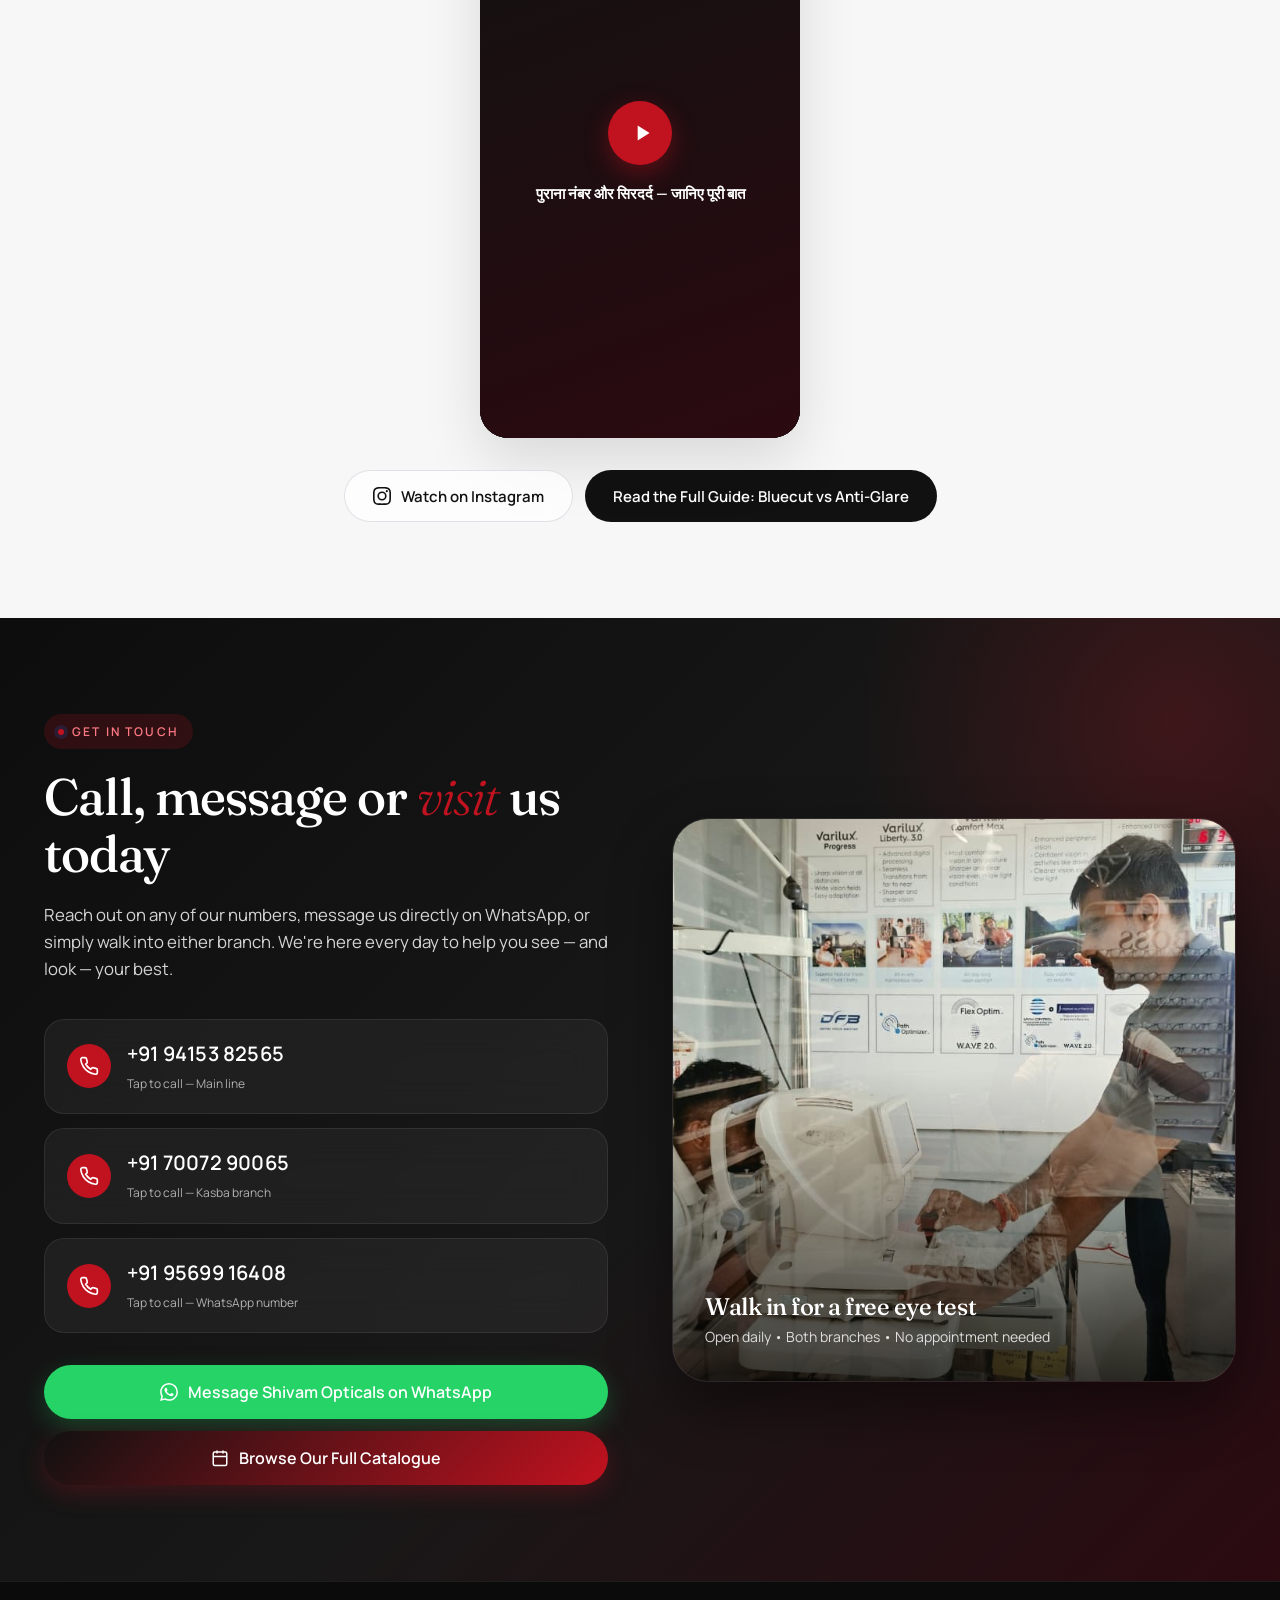
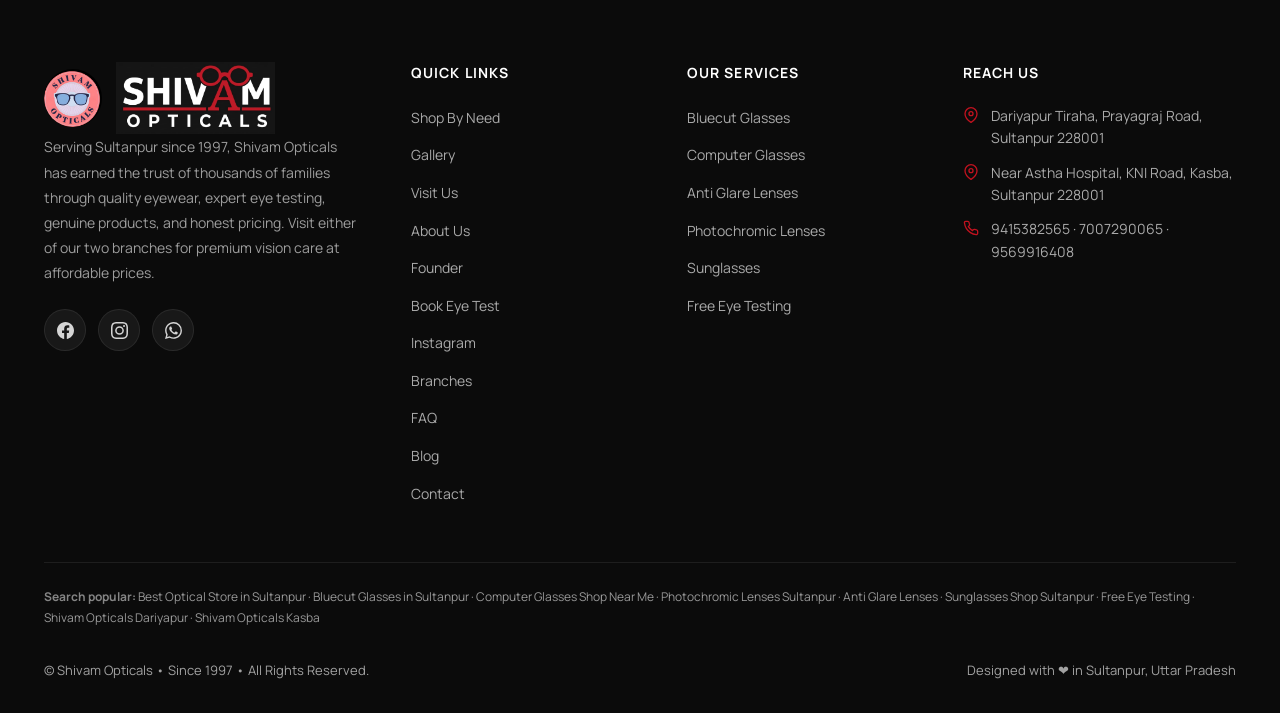
==== commit 202e4cbc: "simplified title" ====
--- a/index.html
+++ b/index.html
@@ -210,6 +210,11 @@
     padding: 0 24px;
   }
   .section { padding: 96px 0; position: relative; }
+  /* The tile marquee sits flush at the end of #services with no bottom margin of
+     its own, so stacking two full section paddings back-to-back here reads as a
+     big dead gap — trim both sides of this one boundary. */
+  #services { padding-bottom: 40px; }
+  .visit-section { padding-top: 40px; }
   .eyebrow {
     display: inline-flex;
     align-items: center;
@@ -1903,7 +1908,7 @@
     .hero-ctas .btn { width: 100%; }
     .hero-trust { gap: 20px 24px; }
     .trust-item .num { font-size: 1.6rem; }
-    .hero-visual { aspect-ratio: 16 / 9; margin-bottom: 28px; }
+    .hero-visual { margin-bottom: 28px; }
     .visit-dots { top: 12px; right: 14px; }
     .hero-dots { bottom: 12px; }
     .services-grid,
@@ -1955,12 +1960,10 @@
 </a>
     <ul class="nav-links" id="navLinks">
       <li><a href="#services">Shop By Need</a></li>
-      <li><a href="#book-test">Book Eye Test</a></li>
       <li><a href="#gallery">Gallery</a></li>
-      <li><a href="#visit-us">Visit Us</a></li>
       <li><a href="#about">About</a></li>
       <li><a href="#founder">Founder</a></li>
-      <li><a href="#instagram">Instagram</a></li>
+      <li><a href="#visit-us">Instagram</a></li>
       <li><a href="#branches">Branches</a></li>
       <li><a href="#faq">FAQ</a></li>
       <li><a href="blog/index.html">Blog</a></li>
@@ -2224,9 +2227,9 @@
 <section class="section visit-section" id="visit-us">
   <div class="container">
     <div class="section-head">
-      <span class="eyebrow">Behind The Counter</span>
-      <h2>The real <span class="italic-accent">Shivam Opticals</span> — no filters</h2>
-      <p>Two branches, one team, decades of frame-fitting experience. Here's what you'll actually walk into.</p>
+      <span class="eyebrow">Follow Us</span>
+      <h2>Inside <span class="italic-accent">Shivam Opticals</span></h2>
+      <p>Two branches, one team, decades of frame-fitting experience — here's what you'll actually walk into. Follow along on Instagram for new arrivals and everyday moments from our showroom.</p>
     </div>
 
     <div class="visit-visual">
@@ -2252,6 +2255,20 @@
         <svg viewBox="0 0 24 24" fill="none" stroke="currentColor" stroke-width="2"><path d="M21 10c0 7-9 13-9 13s-9-6-9-13a9 9 0 0 1 18 0z"/><circle cx="12" cy="10" r="3"/></svg>
         Get Directions
       </a>
+    </div>
+
+    <div class="instagram-feed">
+      <div class="insta-follow-card">
+        <div class="insta-follow-icon">
+          <svg viewBox="0 0 24 24" fill="currentColor"><path d="M12 2.163c3.204 0 3.584.012 4.85.07 3.252.148 4.771 1.691 4.919 4.919.058 1.265.069 1.645.069 4.849 0 3.205-.012 3.584-.069 4.849-.149 3.225-1.664 4.771-4.919 4.919-1.266.058-1.644.07-4.85.07-3.204 0-3.584-.012-4.849-.07-3.26-.149-4.771-1.699-4.919-4.92-.058-1.265-.07-1.644-.07-4.849 0-3.204.013-3.583.07-4.849.149-3.227 1.664-4.771 4.919-4.919 1.266-.057 1.645-.069 4.849-.069zM12 0C8.741 0 8.333.014 7.053.072 2.695.272.273 2.69.073 7.052.014 8.333 0 8.741 0 12c0 3.259.014 3.668.072 4.948.2 4.358 2.618 6.78 6.98 6.98C8.333 23.986 8.741 24 12 24c3.259 0 3.668-.014 4.948-.072 4.354-.2 6.782-2.618 6.979-6.98.059-1.28.073-1.689.073-4.948 0-3.259-.014-3.667-.072-4.947-.196-4.354-2.617-6.78-6.979-6.98C15.668.014 15.259 0 12 0zm0 5.838a6.162 6.162 0 1 0 0 12.324 6.162 6.162 0 0 0 0-12.324zM12 16a4 4 0 1 1 0-8 4 4 0 0 1 0 8zm6.406-11.845a1.44 1.44 0 1 0 0 2.881 1.44 1.44 0 0 0 0-2.881z"/></svg>
+        </div>
+        <h3>@shivamopticals.co</h3>
+        <p>Follow along for new arrivals, customer moments, and offers straight from our showroom.</p>
+        <a href="https://www.instagram.com/shivamopticals.co" target="_blank" rel="noopener" class="btn btn-catalogue">
+          <svg viewBox="0 0 24 24" fill="currentColor"><path d="M12 2.163c3.204 0 3.584.012 4.85.07 3.252.148 4.771 1.691 4.919 4.919.058 1.265.069 1.645.069 4.849 0 3.205-.012 3.584-.069 4.849-.149 3.225-1.664 4.771-4.919 4.919-1.266.058-1.644.07-4.85.07-3.204 0-3.584-.012-4.849-.07-3.26-.149-4.771-1.699-4.919-4.92-.058-1.265-.07-1.644-.07-4.849 0-3.204.013-3.583.07-4.849.149-3.227 1.664-4.771 4.919-4.919 1.266-.057 1.645-.069 4.849-.069zM12 0C8.741 0 8.333.014 7.053.072 2.695.272.273 2.69.073 7.052.014 8.333 0 8.741 0 12c0 3.259.014 3.668.072 4.948.2 4.358 2.618 6.78 6.98 6.98C8.333 23.986 8.741 24 12 24c3.259 0 3.668-.014 4.948-.072 4.354-.2 6.782-2.618 6.979-6.98.059-1.28.073-1.689.073-4.948 0-3.259-.014-3.667-.072-4.947-.196-4.354-2.617-6.78-6.979-6.98C15.668.014 15.259 0 12 0zm0 5.838a6.162 6.162 0 1 0 0 12.324 6.162 6.162 0 0 0 0-12.324zM12 16a4 4 0 1 1 0-8 4 4 0 0 1 0 8zm6.406-11.845a1.44 1.44 0 1 0 0 2.881 1.44 1.44 0 0 0 0-2.881z"/></svg>
+          Follow on Instagram
+        </a>
+      </div>
     </div>
   </div>
 </section>
@@ -2362,7 +2379,6 @@
     <div class="gallery-filters">
       <button class="gallery-filter active" data-filter="all">All</button>
       <button class="gallery-filter" data-filter="eyeglasses">Eyeglasses</button>
-      <button class="gallery-filter" data-filter="sunglasses">Sunglasses</button>
     </div>
 
     <div class="product-grid">
@@ -2504,7 +2520,7 @@
   <div class="container">
     <div class="founder-grid">
       <div class="founder-img-wrap">
-        <img src="images/0208.jpeg" alt="Arvind Dwivedi, Founder of Shivam Opticals, outside the Sultanpur showroom" loading="lazy" />
+        <img src="images/1111.jpeg" alt="Arvind Dwivedi, Founder of Shivam Opticals, outside the Sultanpur showroom" loading="lazy" />
         <div class="founder-img-tag">
           <strong>Arvind Dwivedi</strong>
           <span>Founder, Shivam Opticals</span>
@@ -2570,39 +2586,6 @@
 <!-- ============================
      GALLERY
 ============================ -->
-<!-- ============================
-     INSTAGRAM
-============================ -->
-<section class="section instagram" id="instagram">
-  <div class="container">
-
-    <div class="section-head">
-      <span class="eyebrow">FOLLOW US</span>
-
-      <h2>Inside <span class="italic-accent">Shivam Opticals</span></h2>
-
-      <p>
-        Stay updated with our latest collections, customer transformations,
-        eye testing, special offers and everyday moments from our showroom.
-      </p>
-    </div>
-
-    <div class="instagram-feed">
-      <div class="insta-follow-card">
-        <div class="insta-follow-icon">
-          <svg viewBox="0 0 24 24" fill="currentColor"><path d="M12 2.163c3.204 0 3.584.012 4.85.07 3.252.148 4.771 1.691 4.919 4.919.058 1.265.069 1.645.069 4.849 0 3.205-.012 3.584-.069 4.849-.149 3.225-1.664 4.771-4.919 4.919-1.266.058-1.644.07-4.85.07-3.204 0-3.584-.012-4.849-.07-3.26-.149-4.771-1.699-4.919-4.92-.058-1.265-.07-1.644-.07-4.849 0-3.204.013-3.583.07-4.849.149-3.227 1.664-4.771 4.919-4.919 1.266-.057 1.645-.069 4.849-.069zM12 0C8.741 0 8.333.014 7.053.072 2.695.272.273 2.69.073 7.052.014 8.333 0 8.741 0 12c0 3.259.014 3.668.072 4.948.2 4.358 2.618 6.78 6.98 6.98C8.333 23.986 8.741 24 12 24c3.259 0 3.668-.014 4.948-.072 4.354-.2 6.782-2.618 6.979-6.98.059-1.28.073-1.689.073-4.948 0-3.259-.014-3.667-.072-4.947-.196-4.354-2.617-6.78-6.979-6.98C15.668.014 15.259 0 12 0zm0 5.838a6.162 6.162 0 1 0 0 12.324 6.162 6.162 0 0 0 0-12.324zM12 16a4 4 0 1 1 0-8 4 4 0 0 1 0 8zm6.406-11.845a1.44 1.44 0 1 0 0 2.881 1.44 1.44 0 0 0 0-2.881z"/></svg>
-        </div>
-        <h3>@shivamopticals.co</h3>
-        <p>Follow along for new arrivals, customer moments, and offers straight from our showroom.</p>
-        <a href="https://www.instagram.com/shivamopticals.co" target="_blank" rel="noopener" class="btn btn-catalogue">
-          <svg viewBox="0 0 24 24" fill="currentColor"><path d="M12 2.163c3.204 0 3.584.012 4.85.07 3.252.148 4.771 1.691 4.919 4.919.058 1.265.069 1.645.069 4.849 0 3.205-.012 3.584-.069 4.849-.149 3.225-1.664 4.771-4.919 4.919-1.266.058-1.644.07-4.85.07-3.204 0-3.584-.012-4.849-.07-3.26-.149-4.771-1.699-4.919-4.92-.058-1.265-.07-1.644-.07-4.849 0-3.204.013-3.583.07-4.849.149-3.227 1.664-4.771 4.919-4.919 1.266-.057 1.645-.069 4.849-.069zM12 0C8.741 0 8.333.014 7.053.072 2.695.272.273 2.69.073 7.052.014 8.333 0 8.741 0 12c0 3.259.014 3.668.072 4.948.2 4.358 2.618 6.78 6.98 6.98C8.333 23.986 8.741 24 12 24c3.259 0 3.668-.014 4.948-.072 4.354-.2 6.782-2.618 6.979-6.98.059-1.28.073-1.689.073-4.948 0-3.259-.014-3.667-.072-4.947-.196-4.354-2.617-6.78-6.979-6.98C15.668.014 15.259 0 12 0zm0 5.838a6.162 6.162 0 1 0 0 12.324 6.162 6.162 0 0 0 0-12.324zM12 16a4 4 0 1 1 0-8 4 4 0 0 1 0 8zm6.406-11.845a1.44 1.44 0 1 0 0 2.881 1.44 1.44 0 0 0 0-2.881z"/></svg>
-          Follow on Instagram
-        </a>
-      </div>
-    </div>
-
-  </div>
-</section>
 
 <!-- ============================
      BRANCHES
@@ -2917,7 +2900,7 @@
           <li><a href="#about">About Us</a></li>
           <li><a href="#founder">Founder</a></li>
           <li><a href="#book-test">Book Eye Test</a></li>
-          <li><a href="#instagram">Instagram</a></li>
+          <li><a href="#visit-us">Instagram</a></li>
           <li><a href="#branches">Branches</a></li>
           <li><a href="#faq">FAQ</a></li>
           <li><a href="blog/index.html">Blog</a></li>
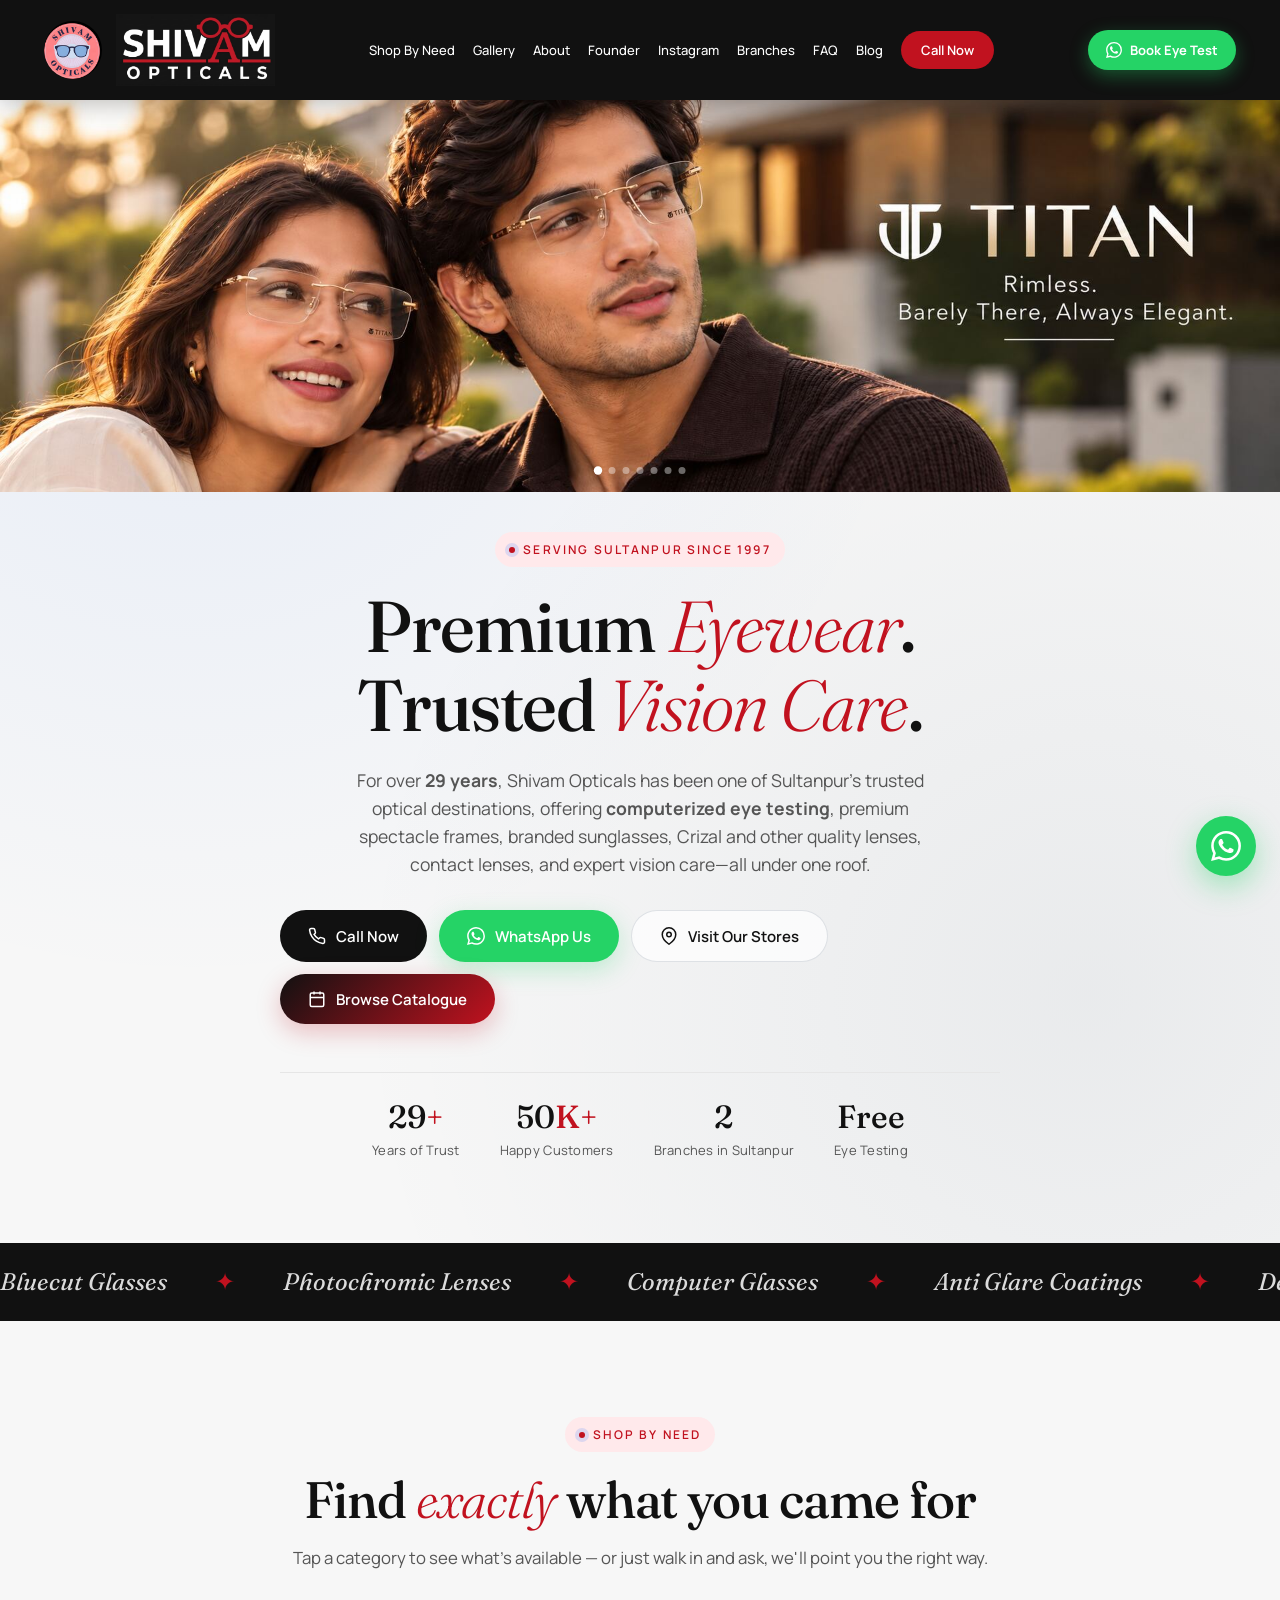
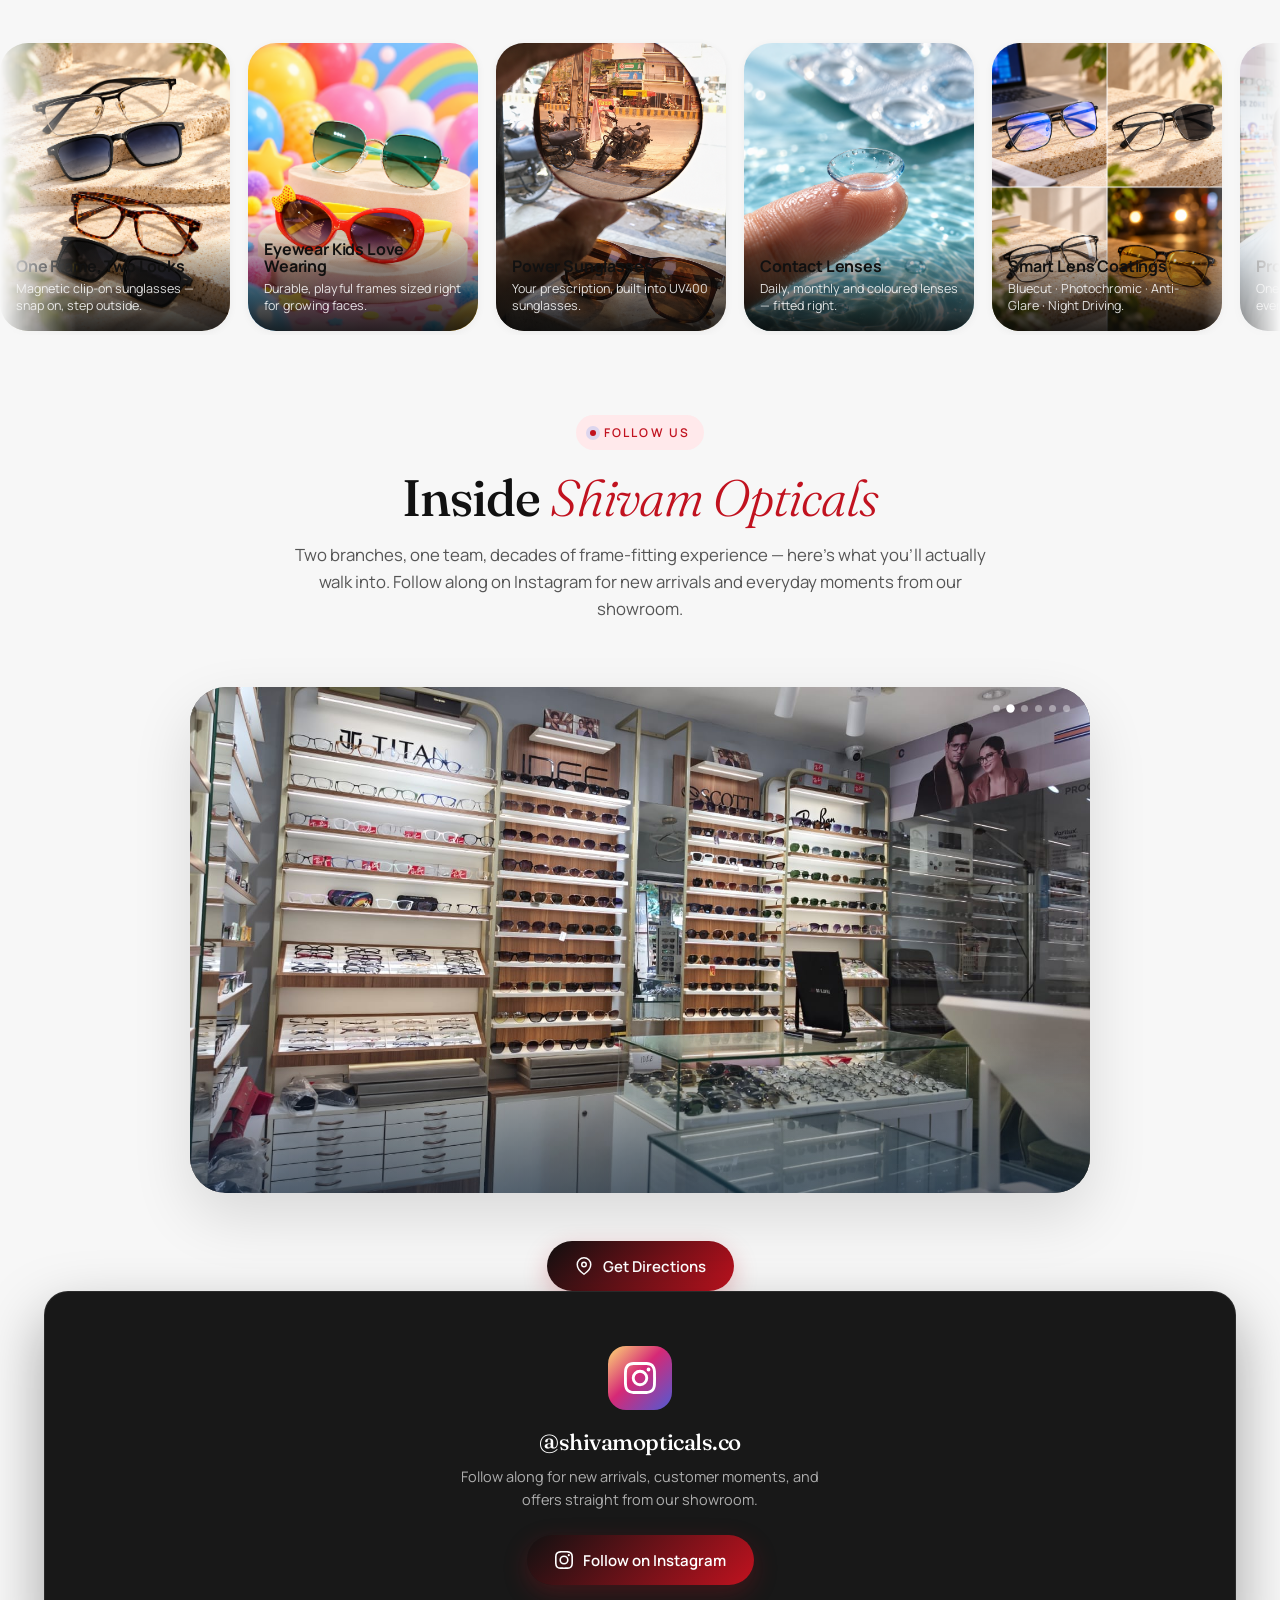
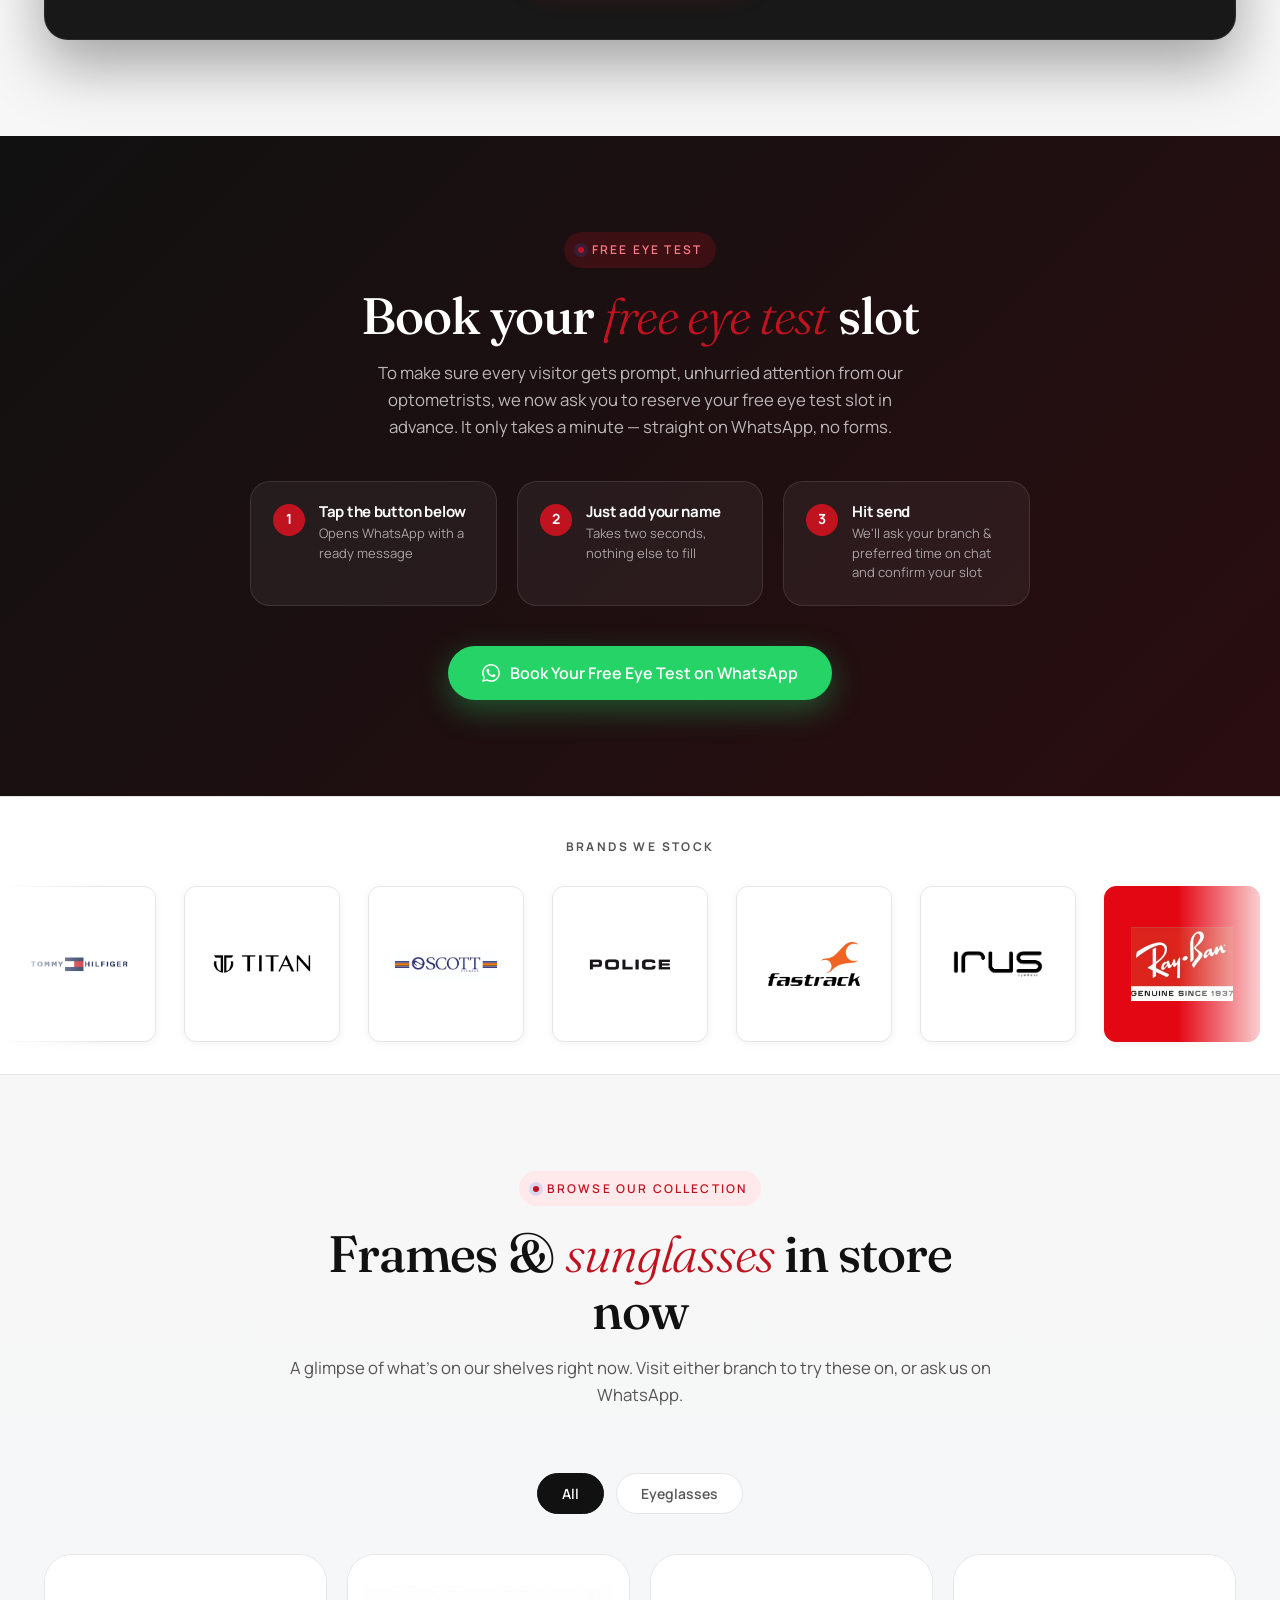
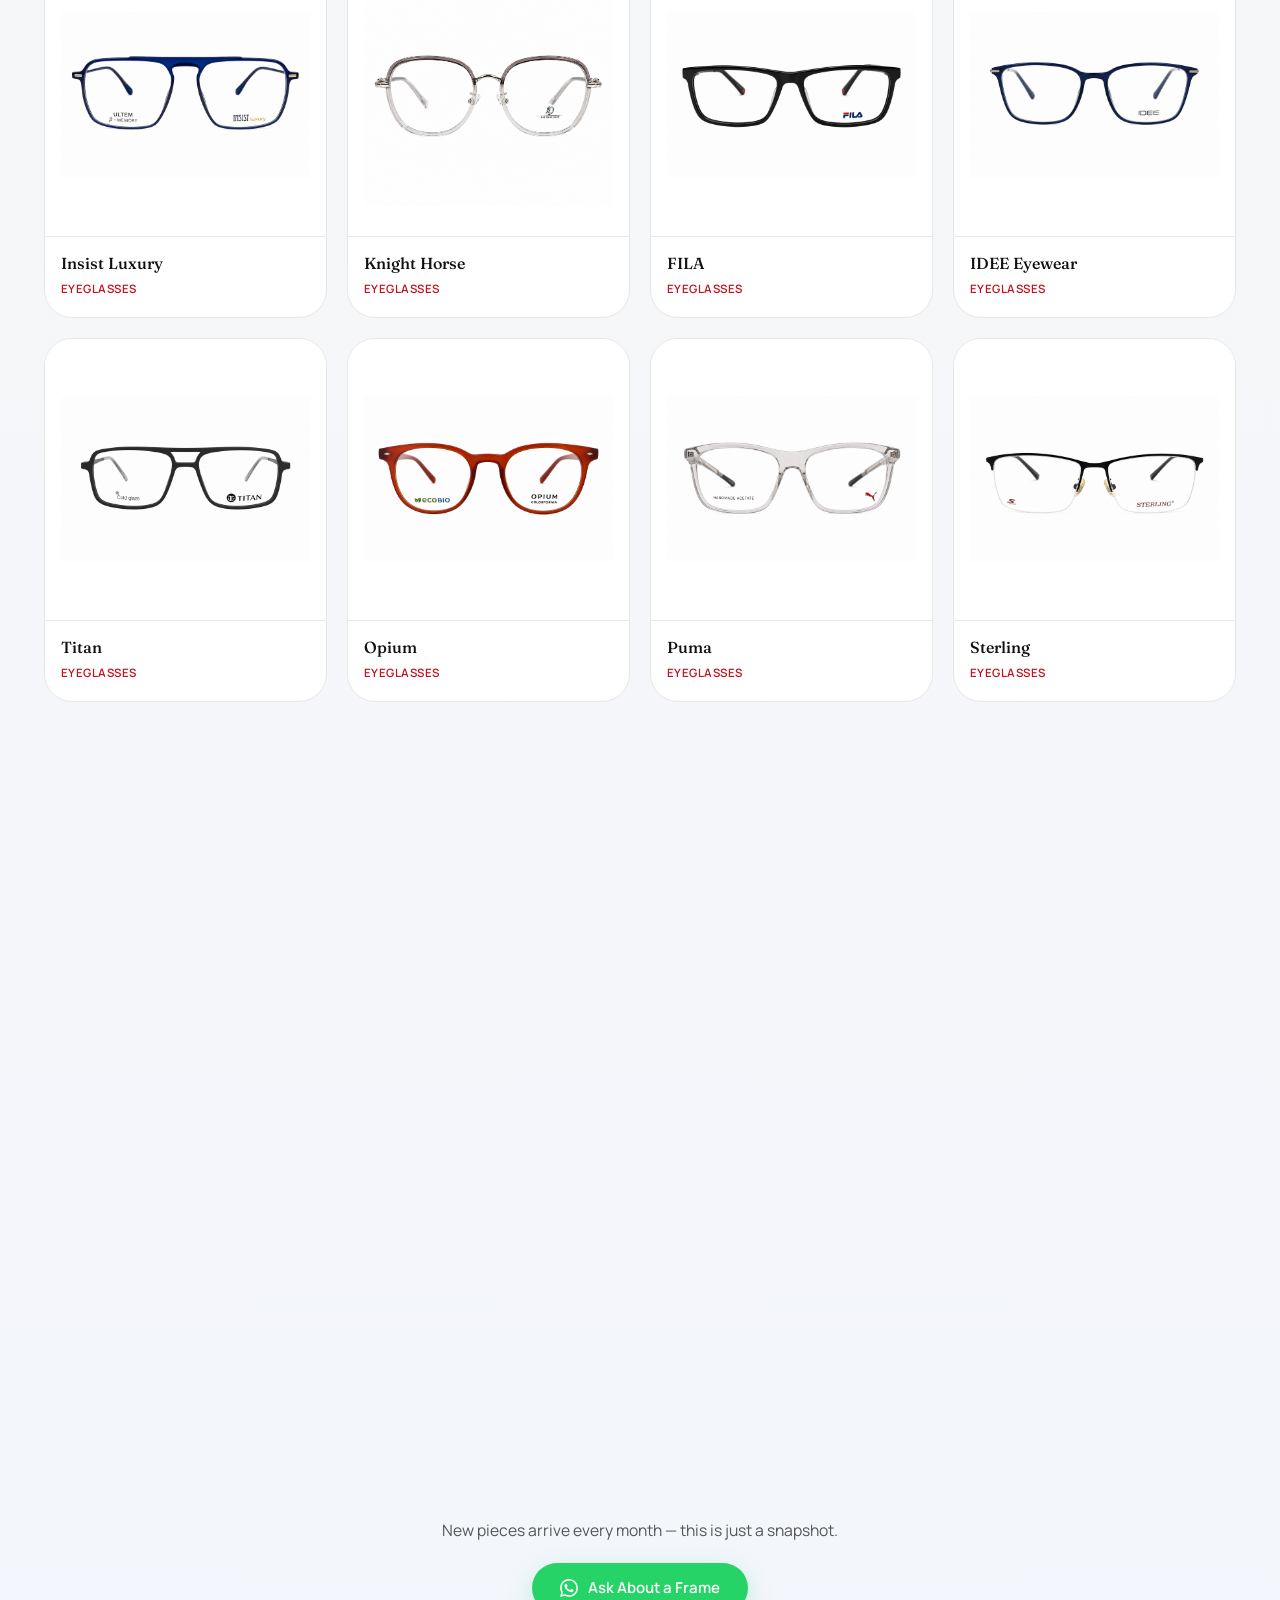
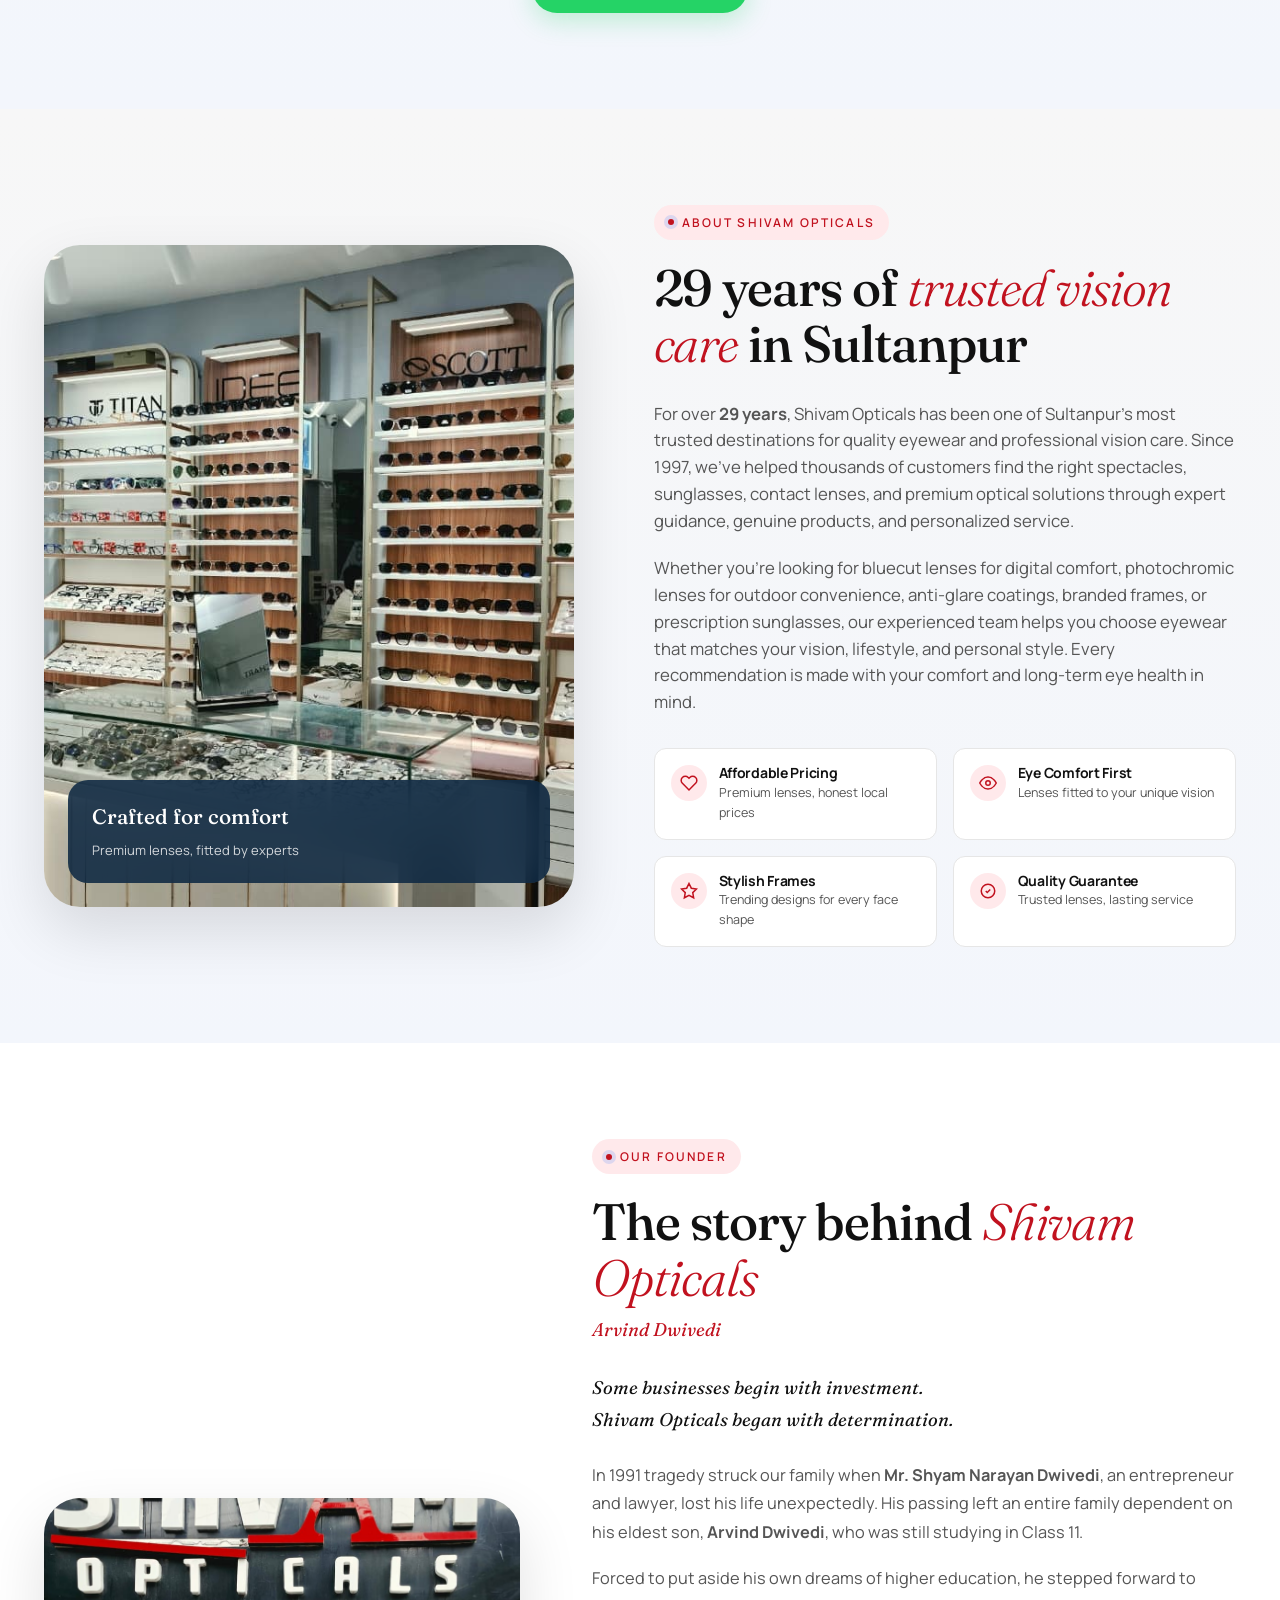
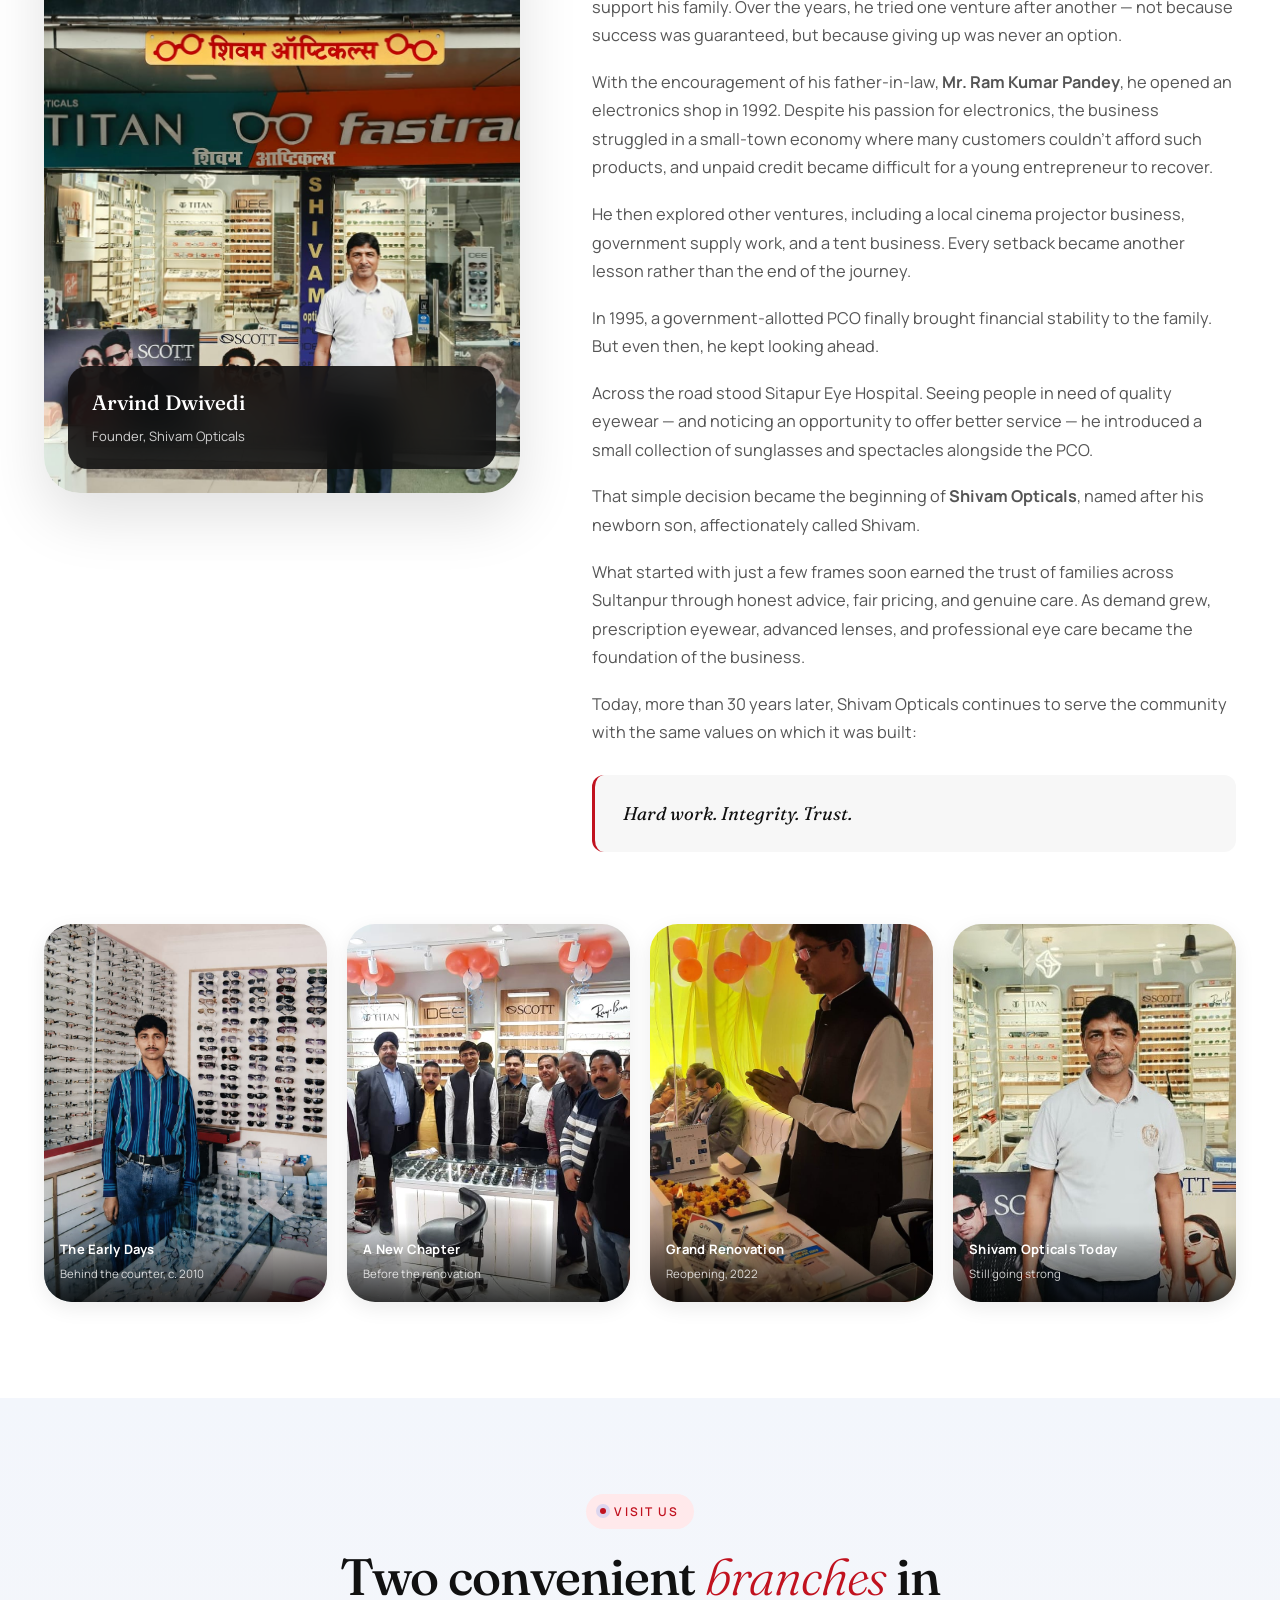
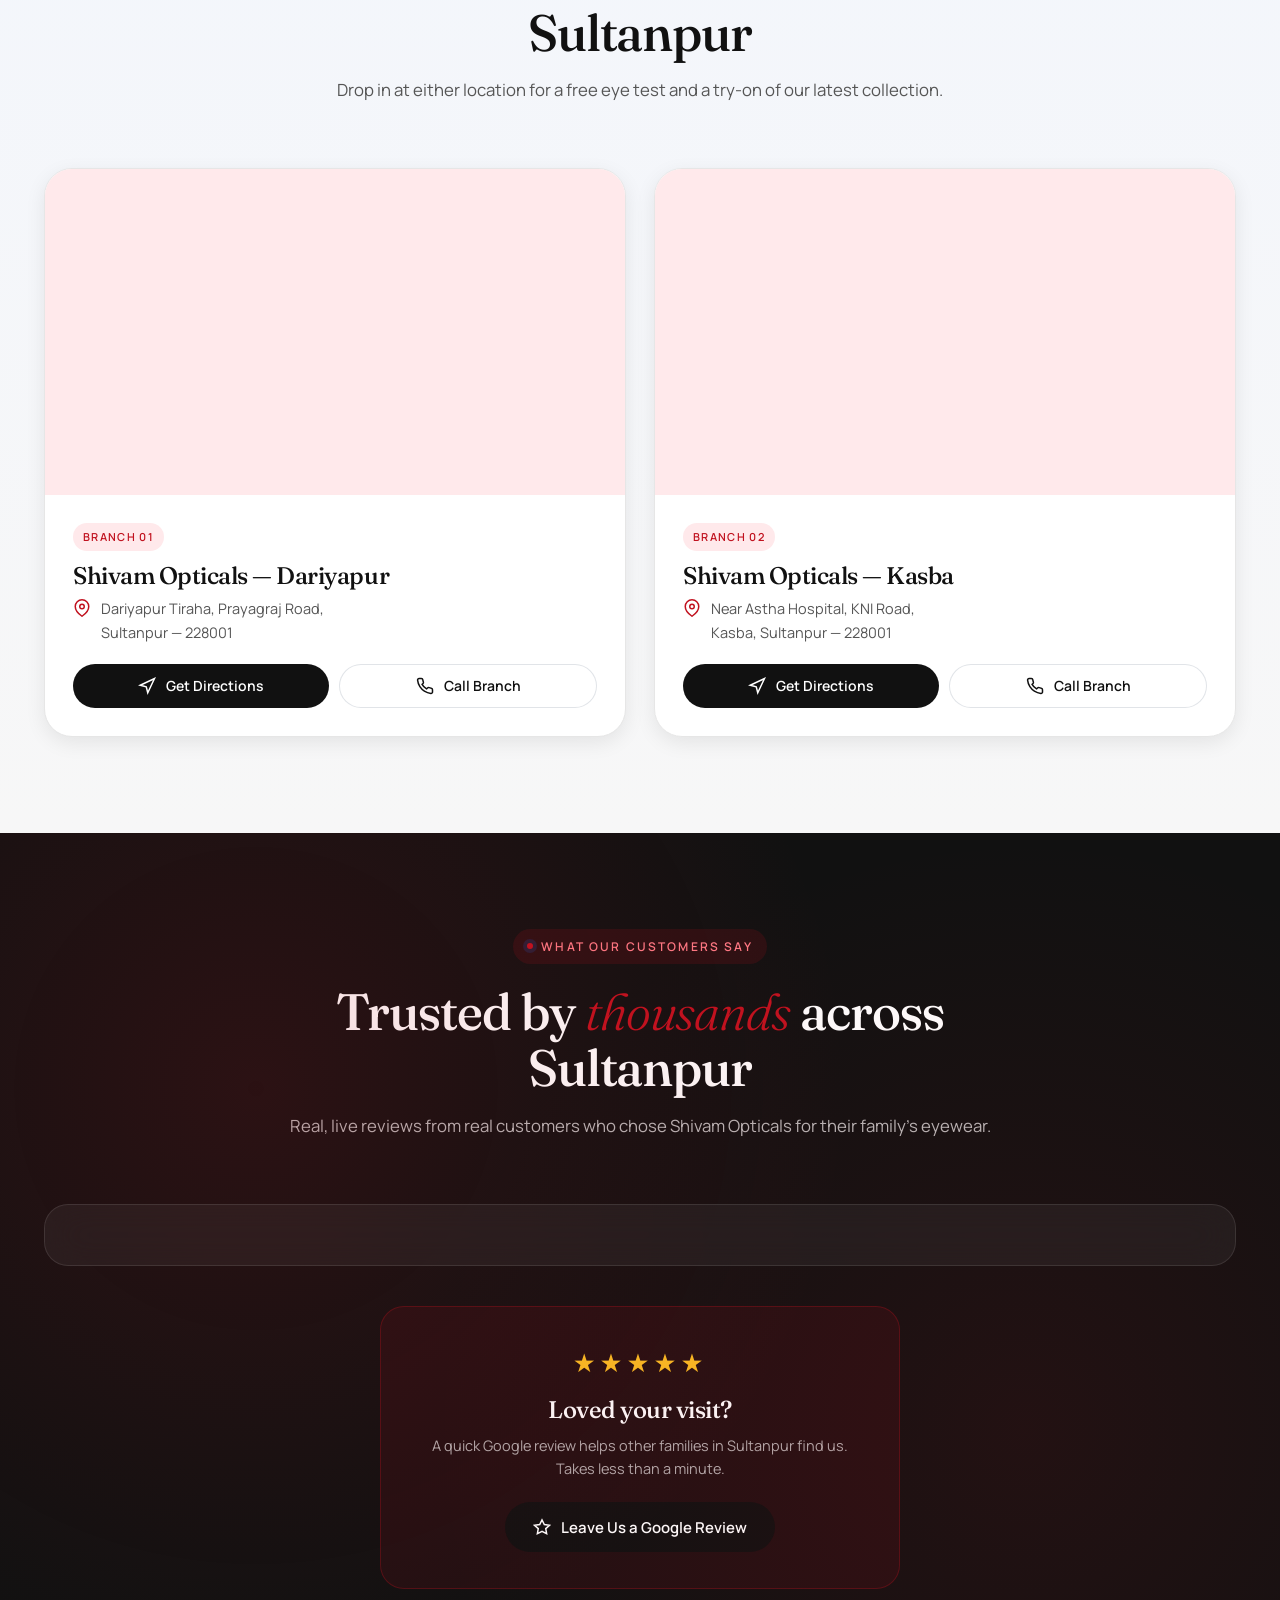
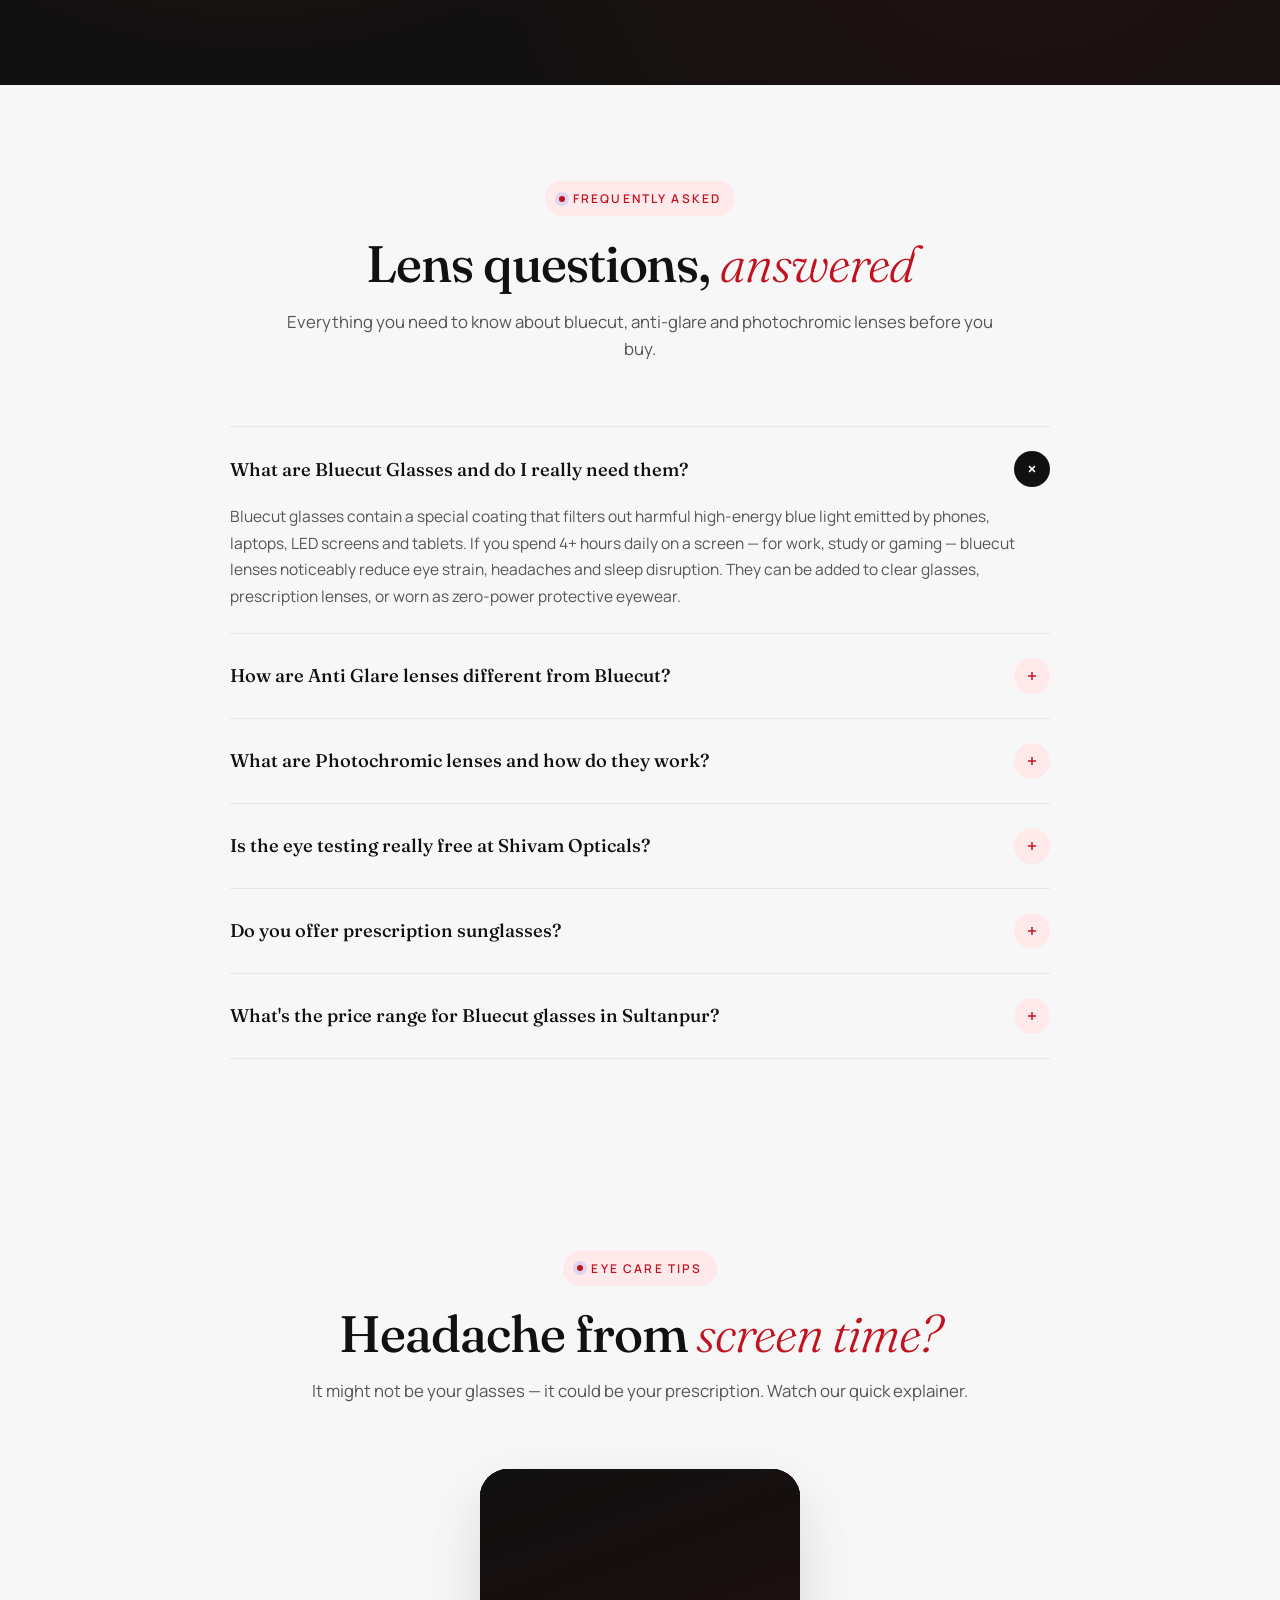
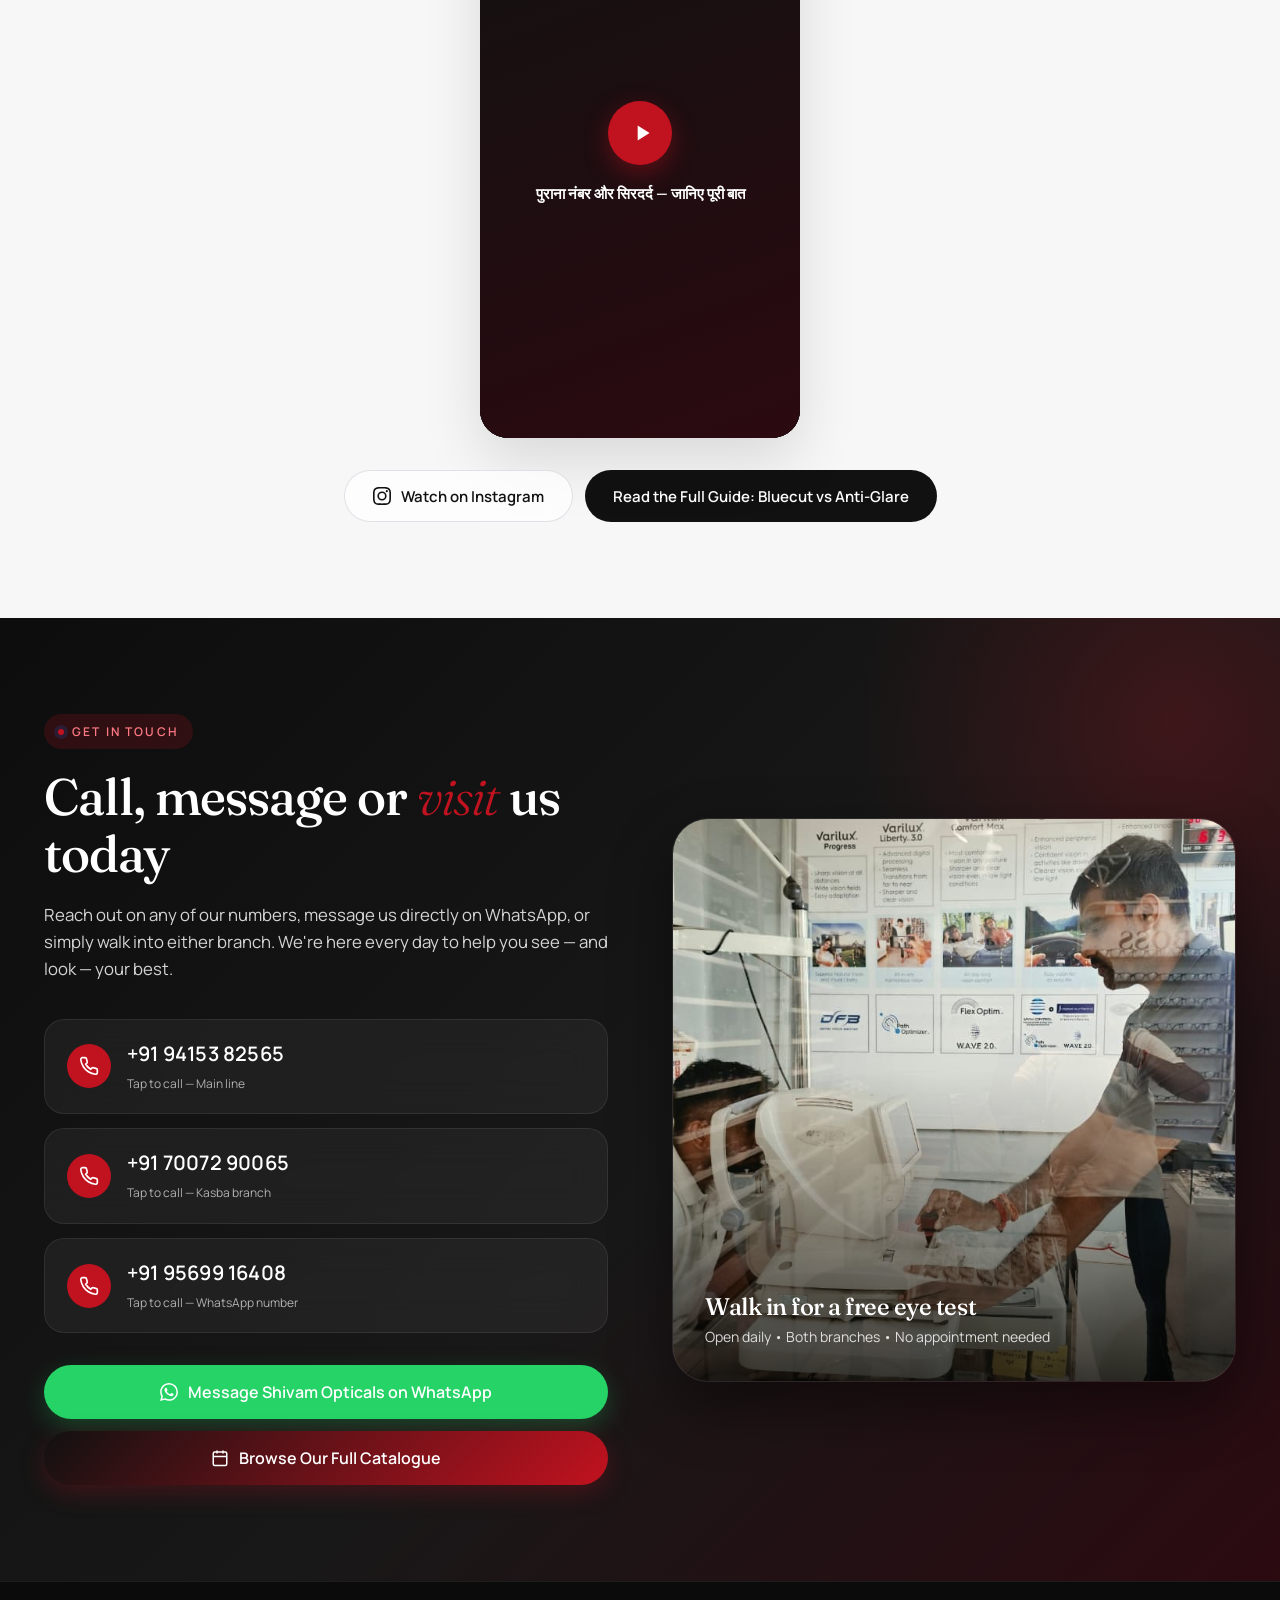
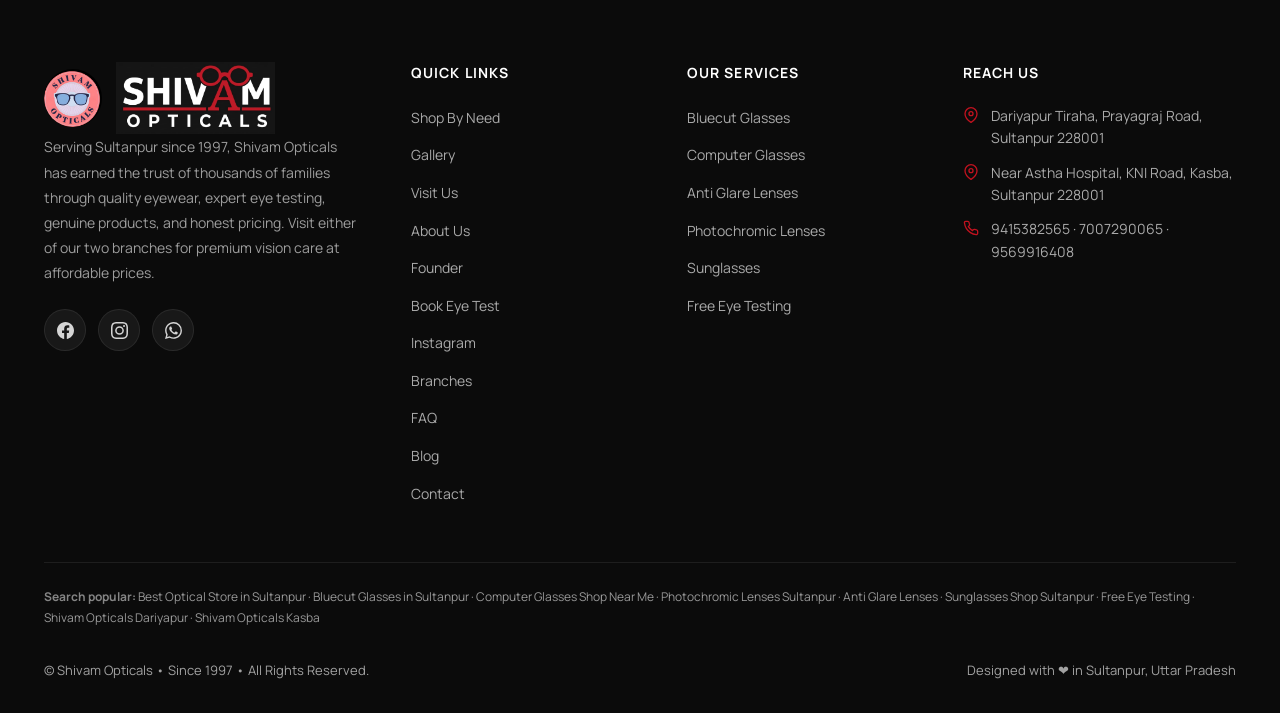
==== commit 7aaac6a0: "optimised her image" ====
--- a/index.html
+++ b/index.html
@@ -1988,8 +1988,8 @@
 ============================ -->
 <section class="hero" id="home">
   <div class="hero-visual">
-    <img id="heroSlideA" src="images/h-titan.png" alt="Titan Rimless eyewear" loading="eager" class="hero-slide-layer is-active" />
-    <img id="heroSlideB" src="images/h-irus.png" alt="IRUS eyewear" loading="lazy" class="hero-slide-layer" />
+    <img id="heroSlideA" src="images/h-titan.jpg" alt="Titan Rimless eyewear" loading="eager" class="hero-slide-layer is-active" />
+    <img id="heroSlideB" src="images/h-irus.jpg" alt="IRUS eyewear" loading="lazy" class="hero-slide-layer" />
     <div class="hero-dots" id="heroDots">
       <span class="dot active" data-index="0"></span>
         <span class="dot" data-index="1"></span>
@@ -2520,7 +2520,7 @@
   <div class="container">
     <div class="founder-grid">
       <div class="founder-img-wrap">
-        <img src="images/1111.jpeg" alt="Arvind Dwivedi, Founder of Shivam Opticals, outside the Sultanpur showroom" loading="lazy" />
+        <img src="images/0208.jpeg" alt="Arvind Dwivedi, Founder of Shivam Opticals, outside the Sultanpur showroom" loading="lazy" />
         <div class="founder-img-tag">
           <strong>Arvind Dwivedi</strong>
           <span>Founder, Shivam Opticals</span>
@@ -2987,13 +2987,13 @@
   // Two <img> layers are swapped back and forth (same pattern as "Visit Us" below).
   (function() {
     const slides = [
-      { src: 'images/h-titan.png',      alt: 'Titan Rimless eyewear' },
-      { src: 'images/h-irus.png',       alt: 'IRUS — Buy 1 Get 1 Free' },
-      { src: 'images/h-rayban.png',     alt: 'Ray-Ban Aviator sunglasses' },
-      { src: 'images/h-puma.png',       alt: 'PUMA sports eyewear' },
-      { src: 'images/h-clipon.png',     alt: 'Clip-on sunglasses' },
-      { src: 'images/h-colorlens.png',  alt: 'Colored contact lenses' },
-      { src: 'images/h-transitions.png',alt: 'Essilor Transitions lenses' }
+      { src: 'images/h-titan.jpg',      alt: 'Titan Rimless eyewear' },
+      { src: 'images/h-irus.jpg',       alt: 'IRUS — Buy 1 Get 1 Free' },
+      { src: 'images/h-rayban.jpg',     alt: 'Ray-Ban Aviator sunglasses' },
+      { src: 'images/h-puma.jpg',       alt: 'PUMA sports eyewear' },
+      { src: 'images/h-clipon.jpg',     alt: 'Clip-on sunglasses' },
+      { src: 'images/h-colorlens.jpg',  alt: 'Colored contact lenses' },
+      { src: 'images/h-transitions.jpg',alt: 'Essilor Transitions lenses' }
     ];
 
     const imgA = document.getElementById('heroSlideA');
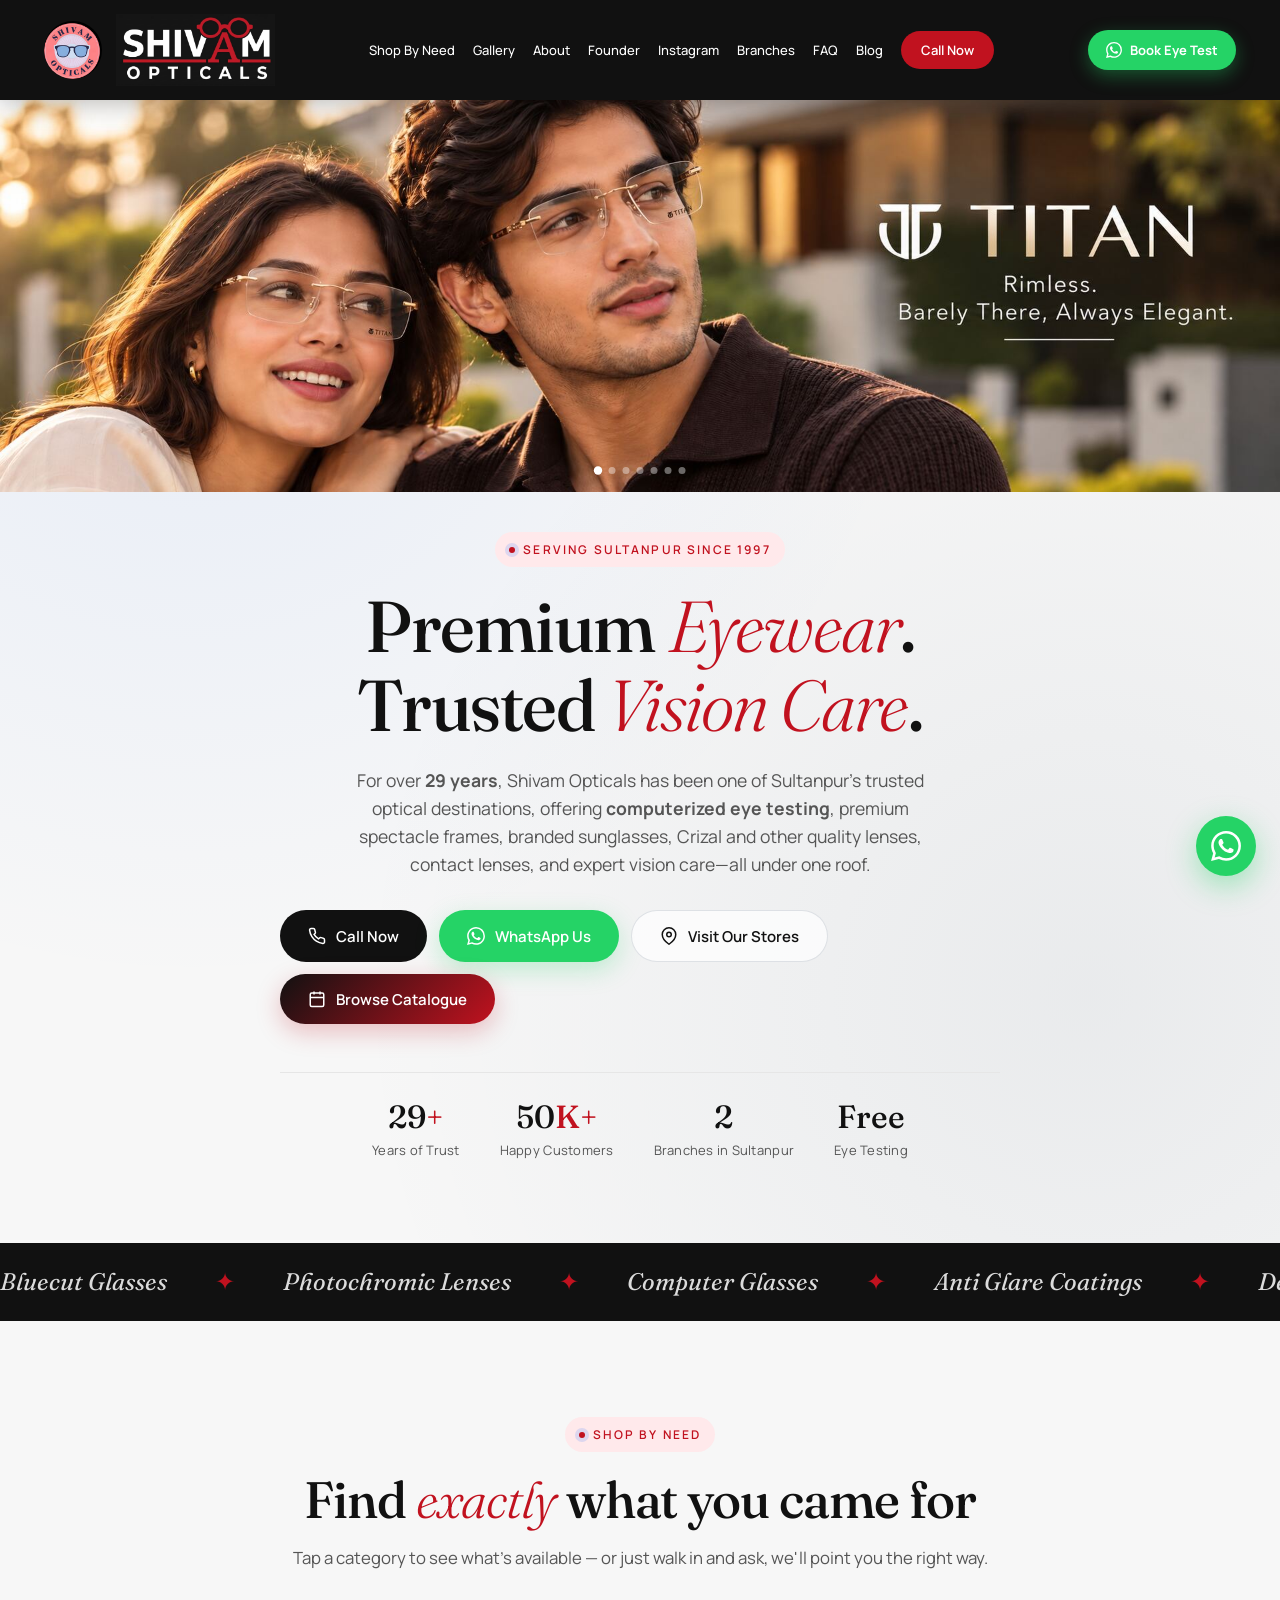
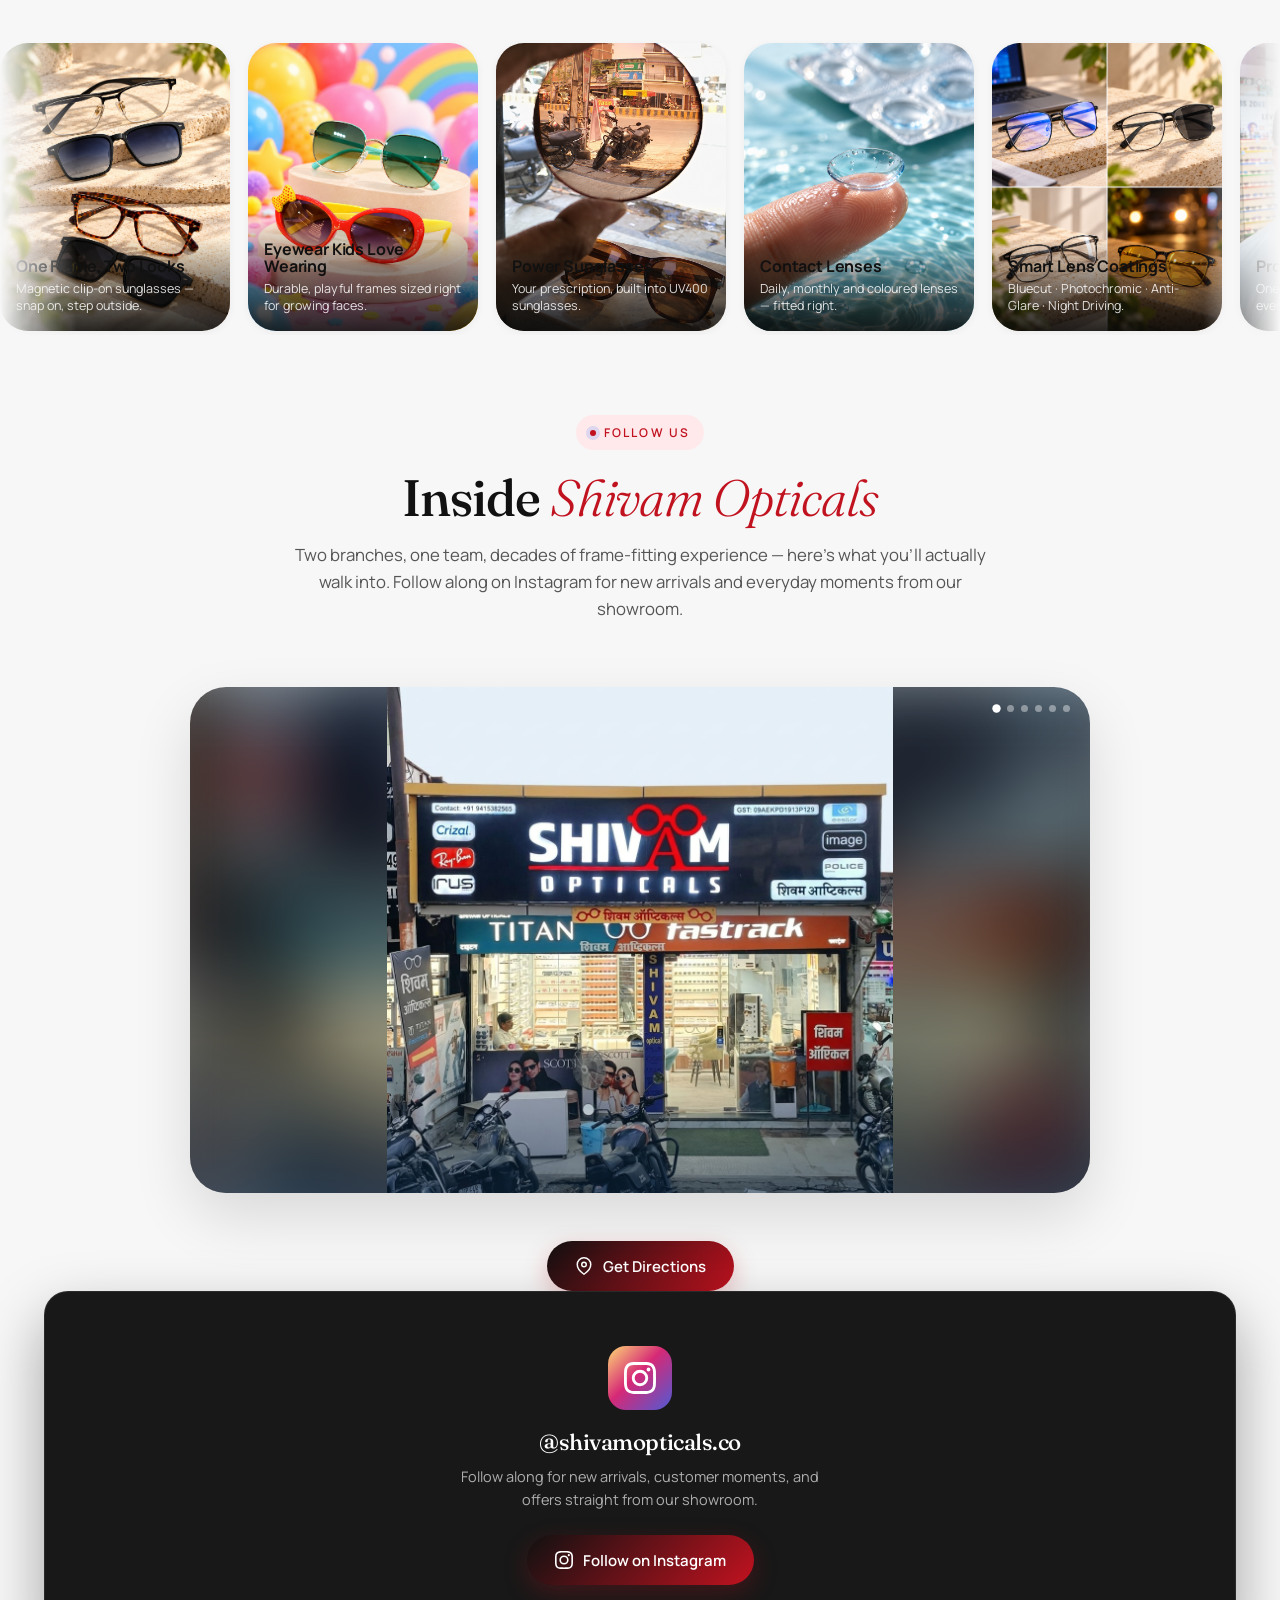
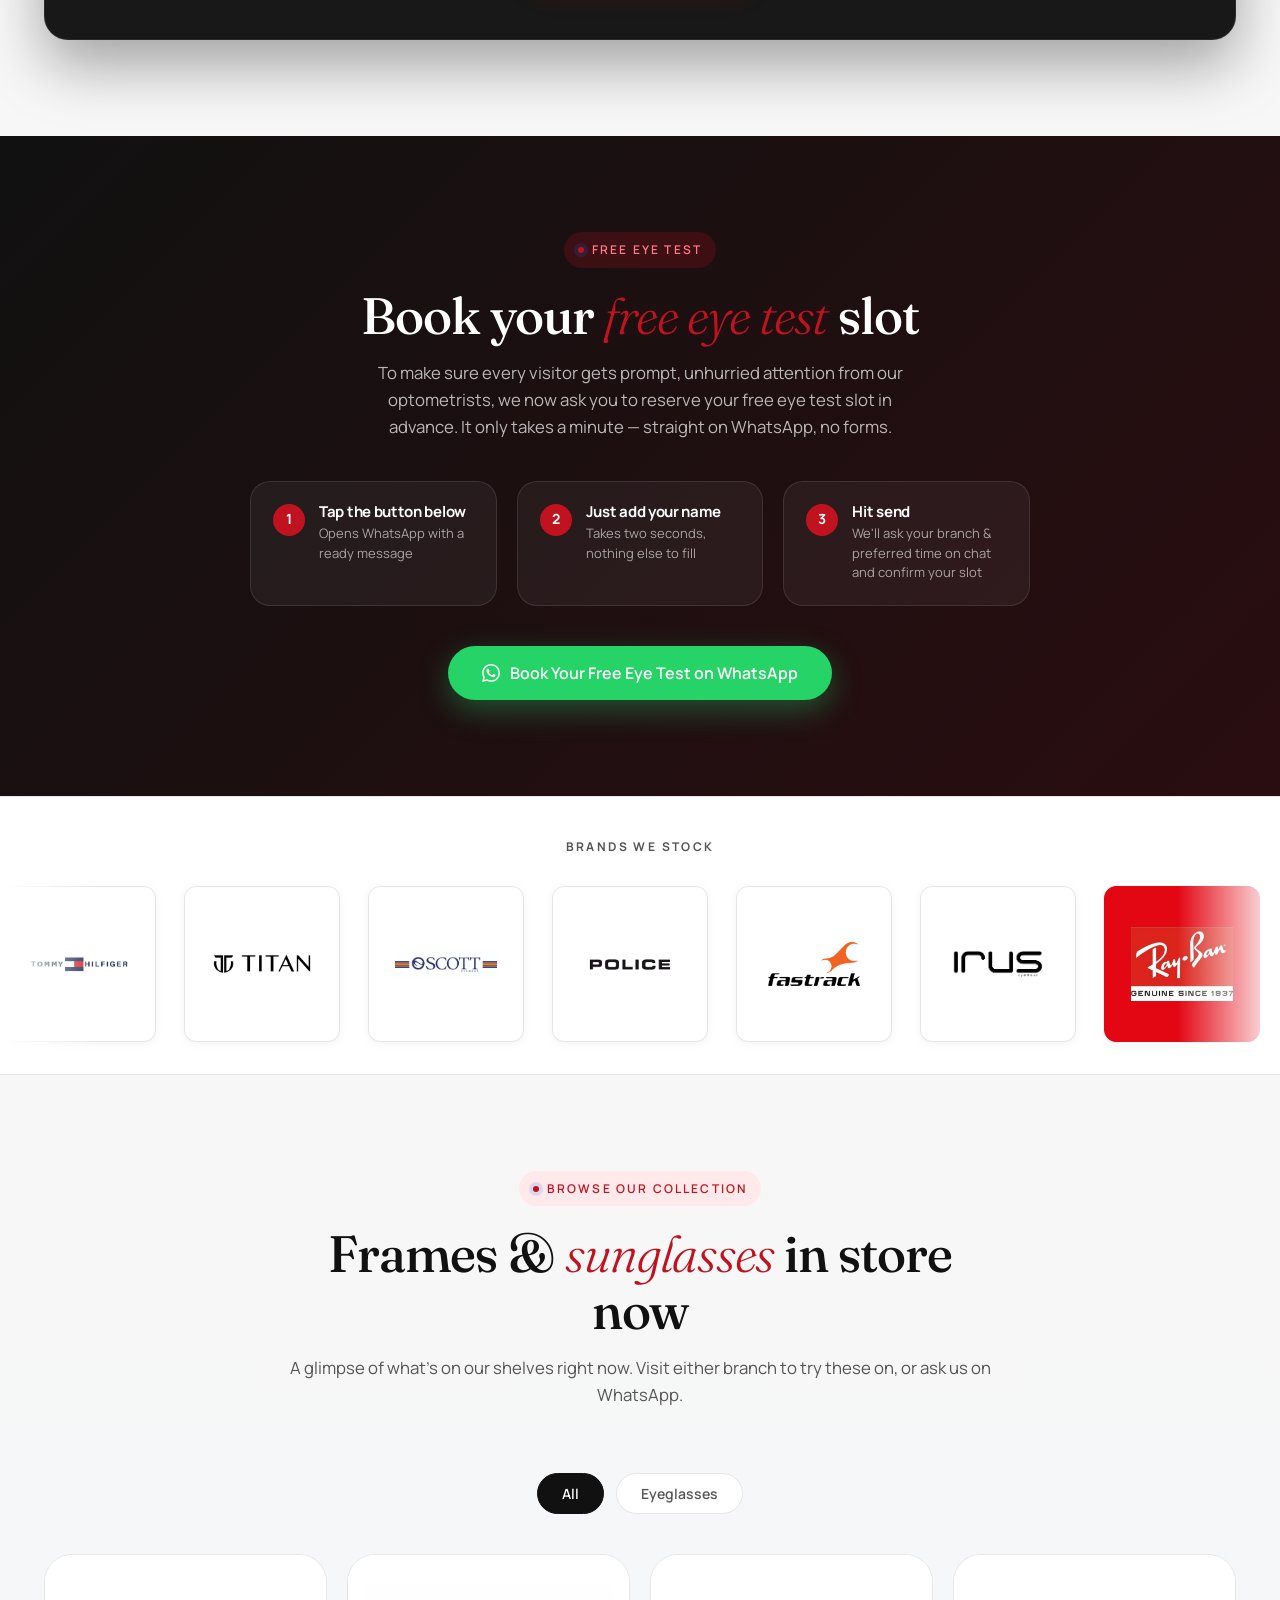
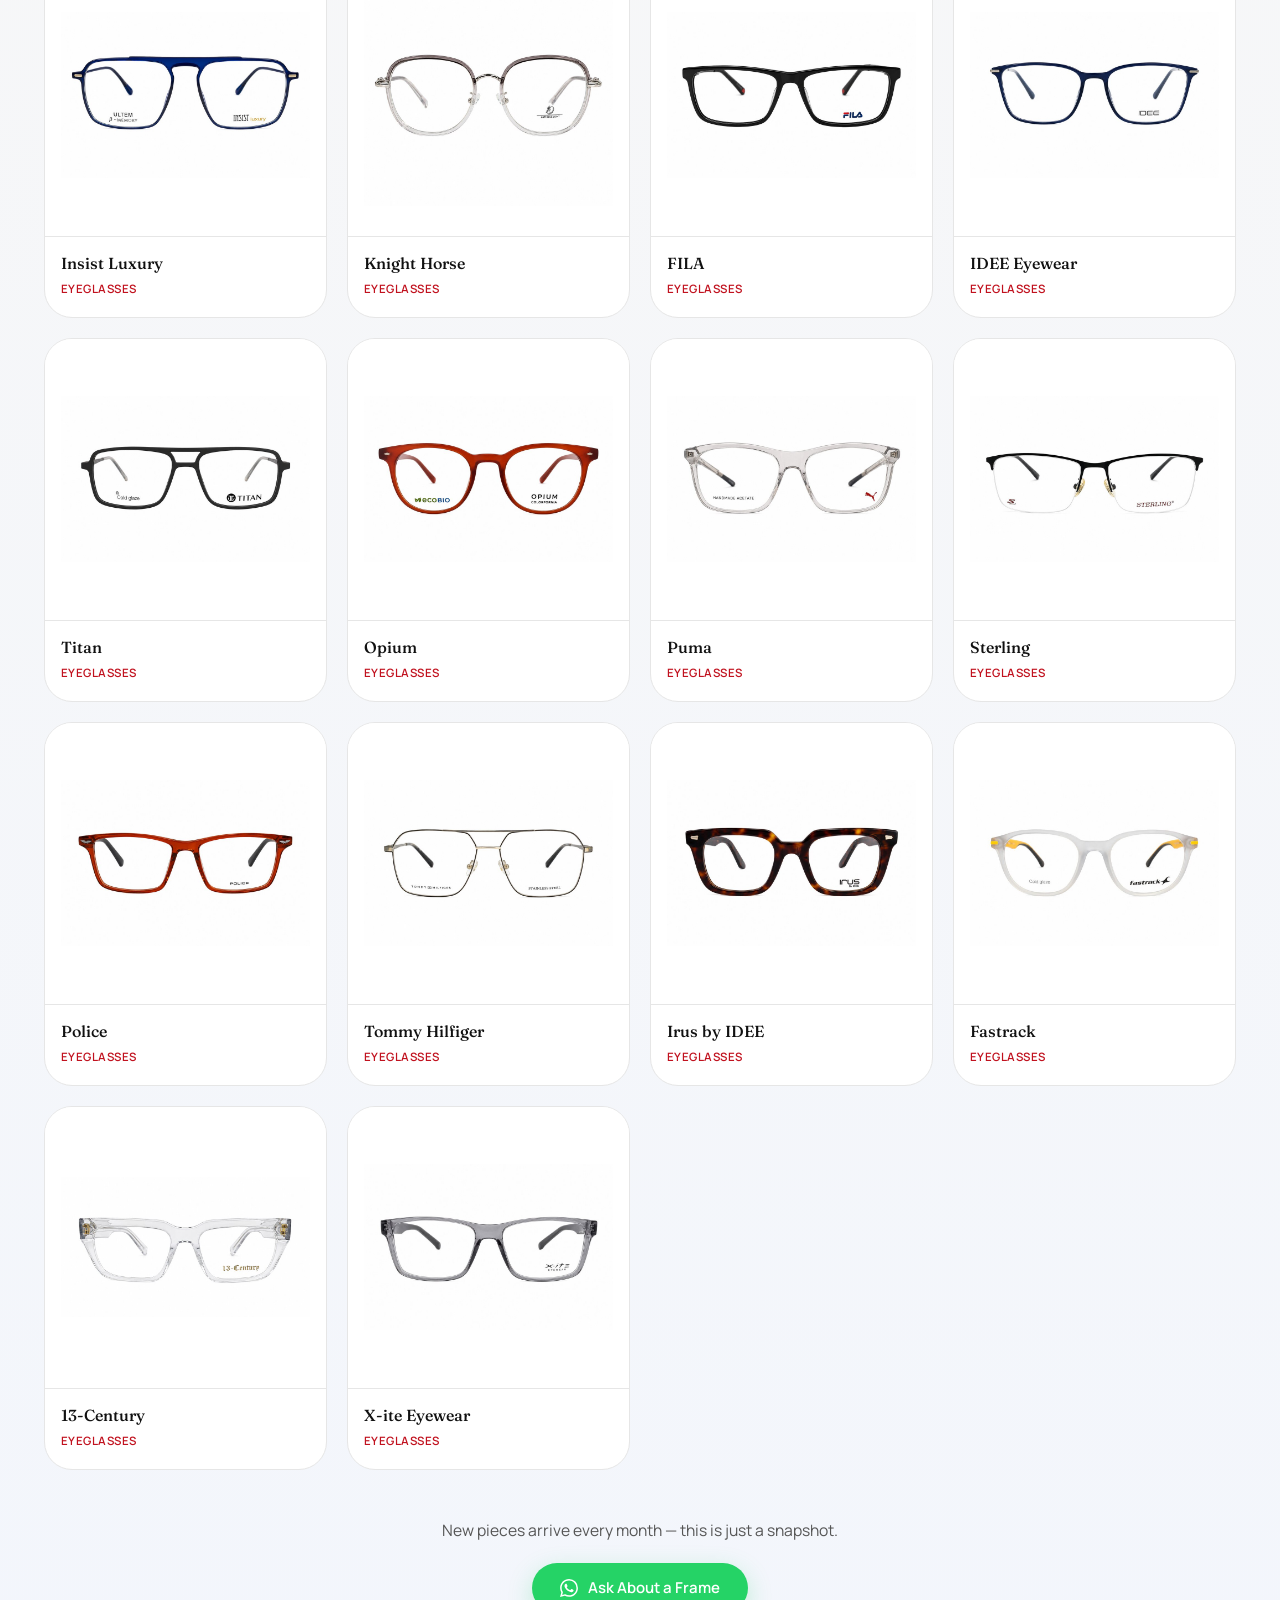
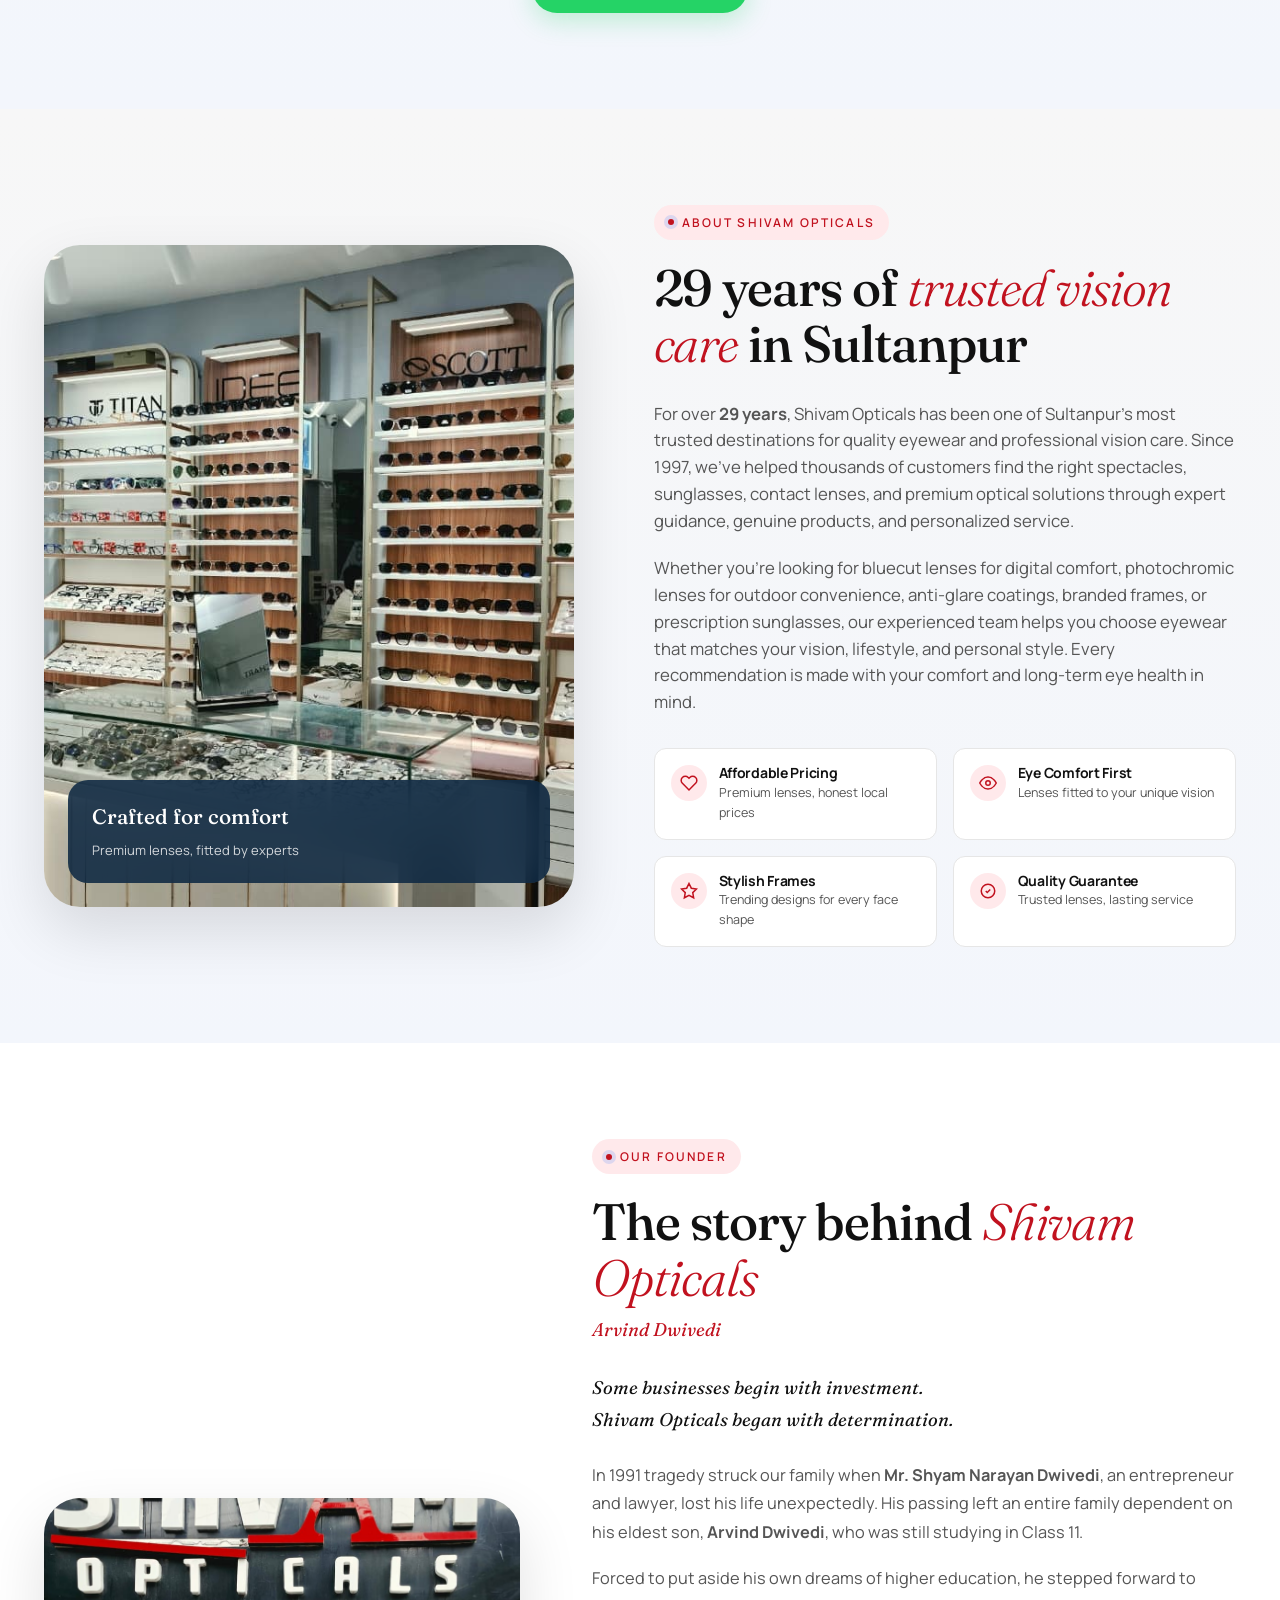
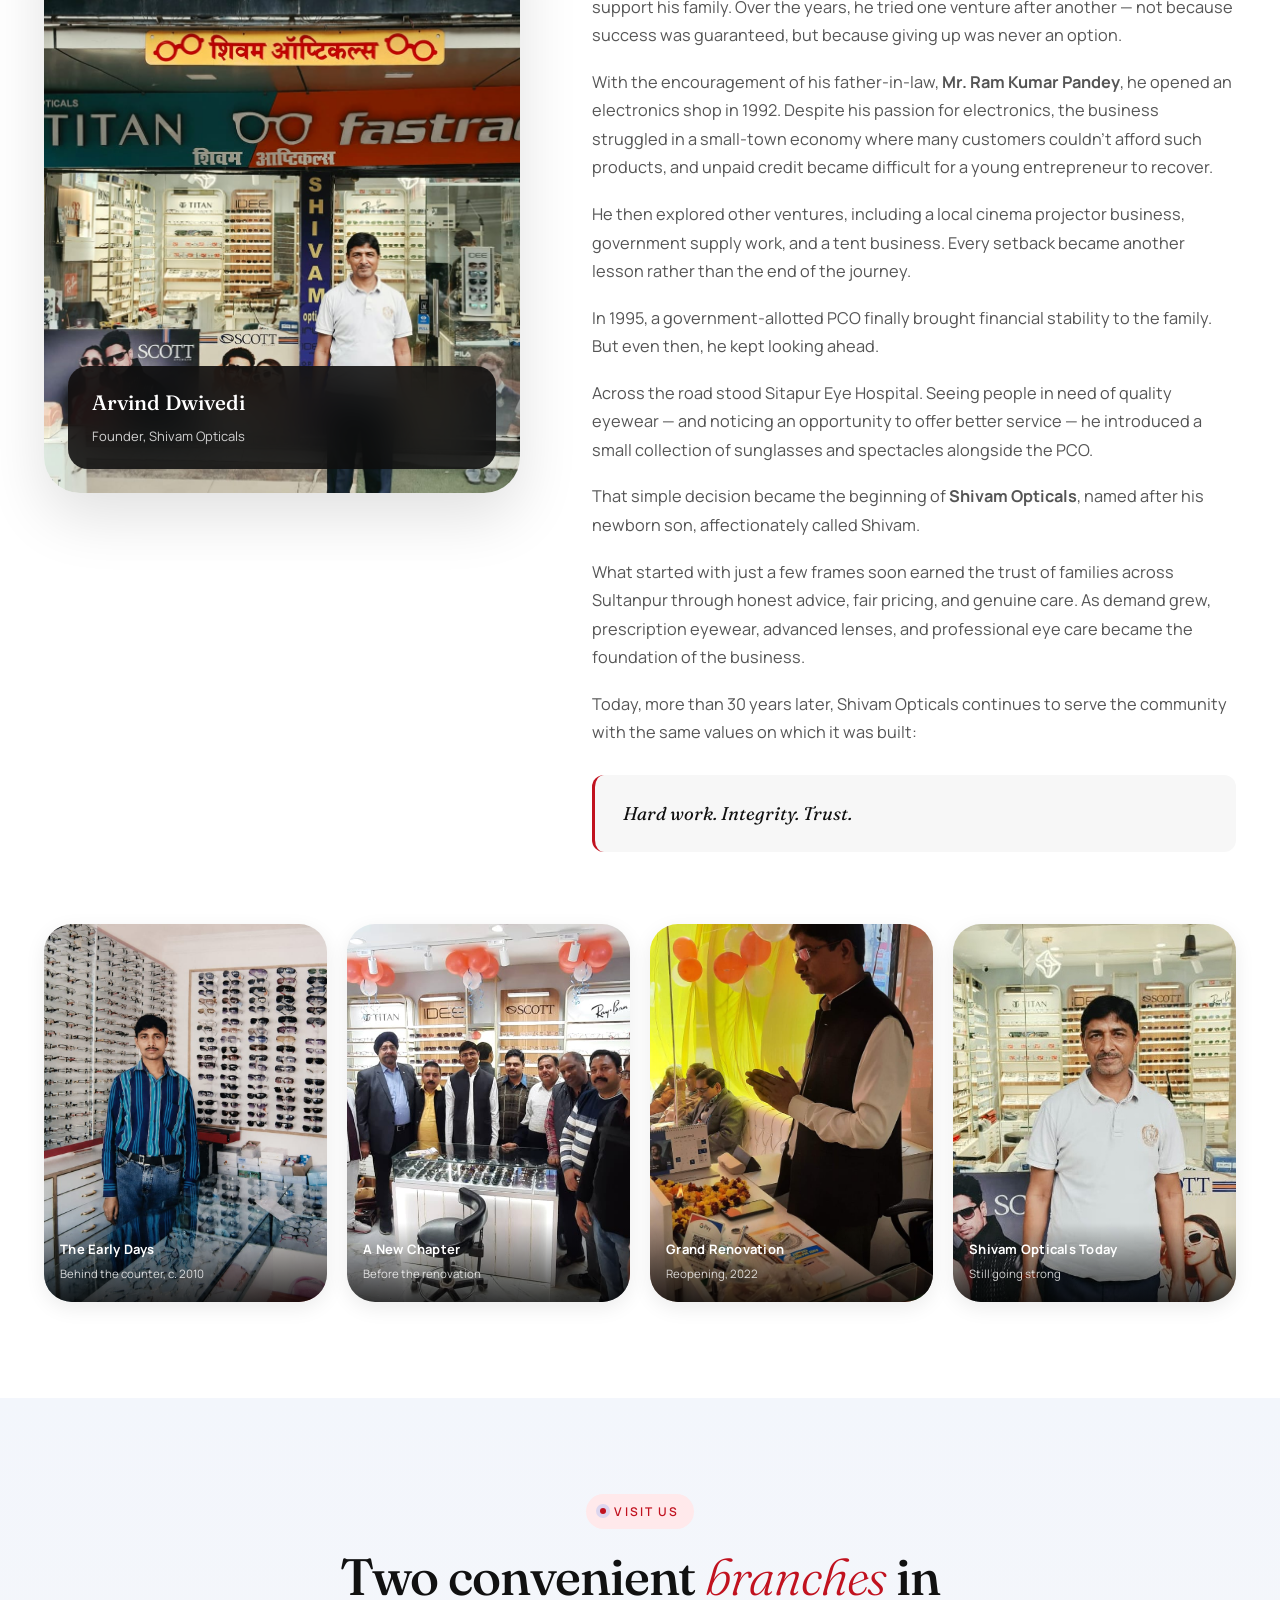
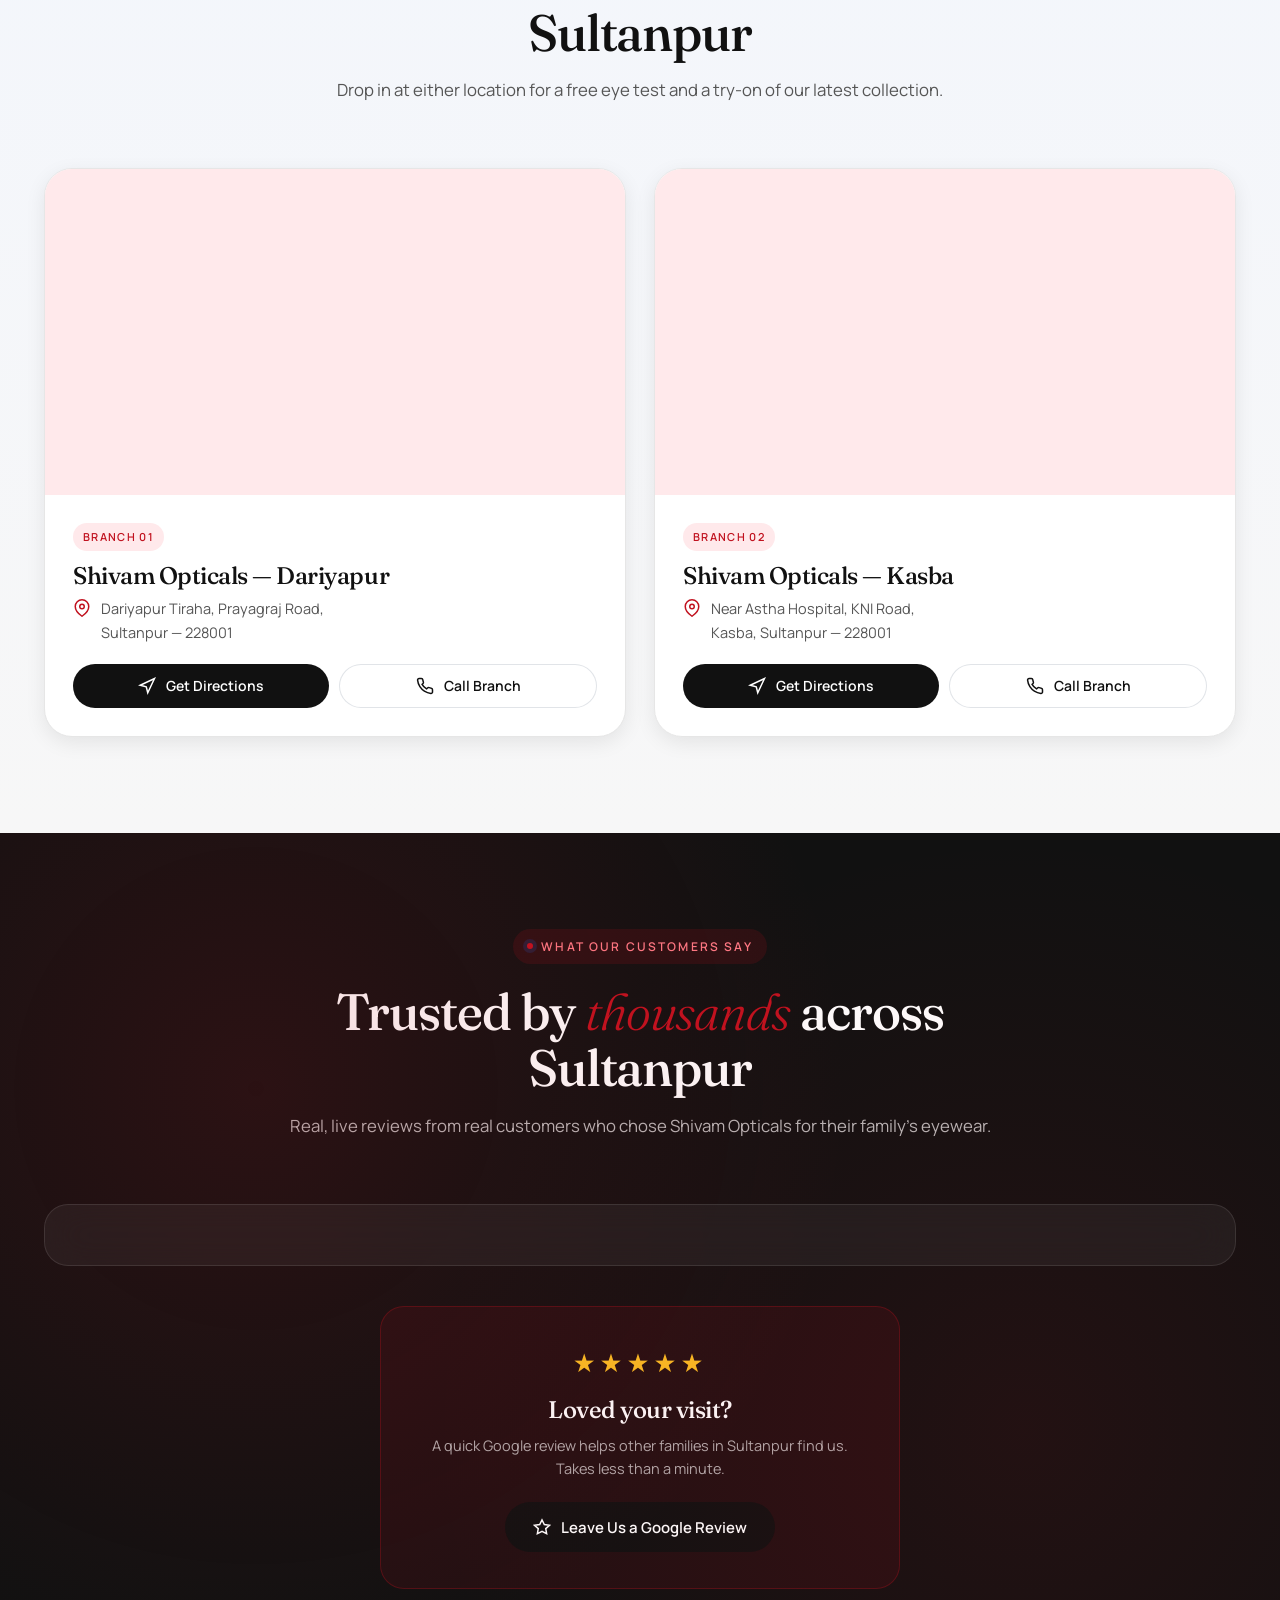
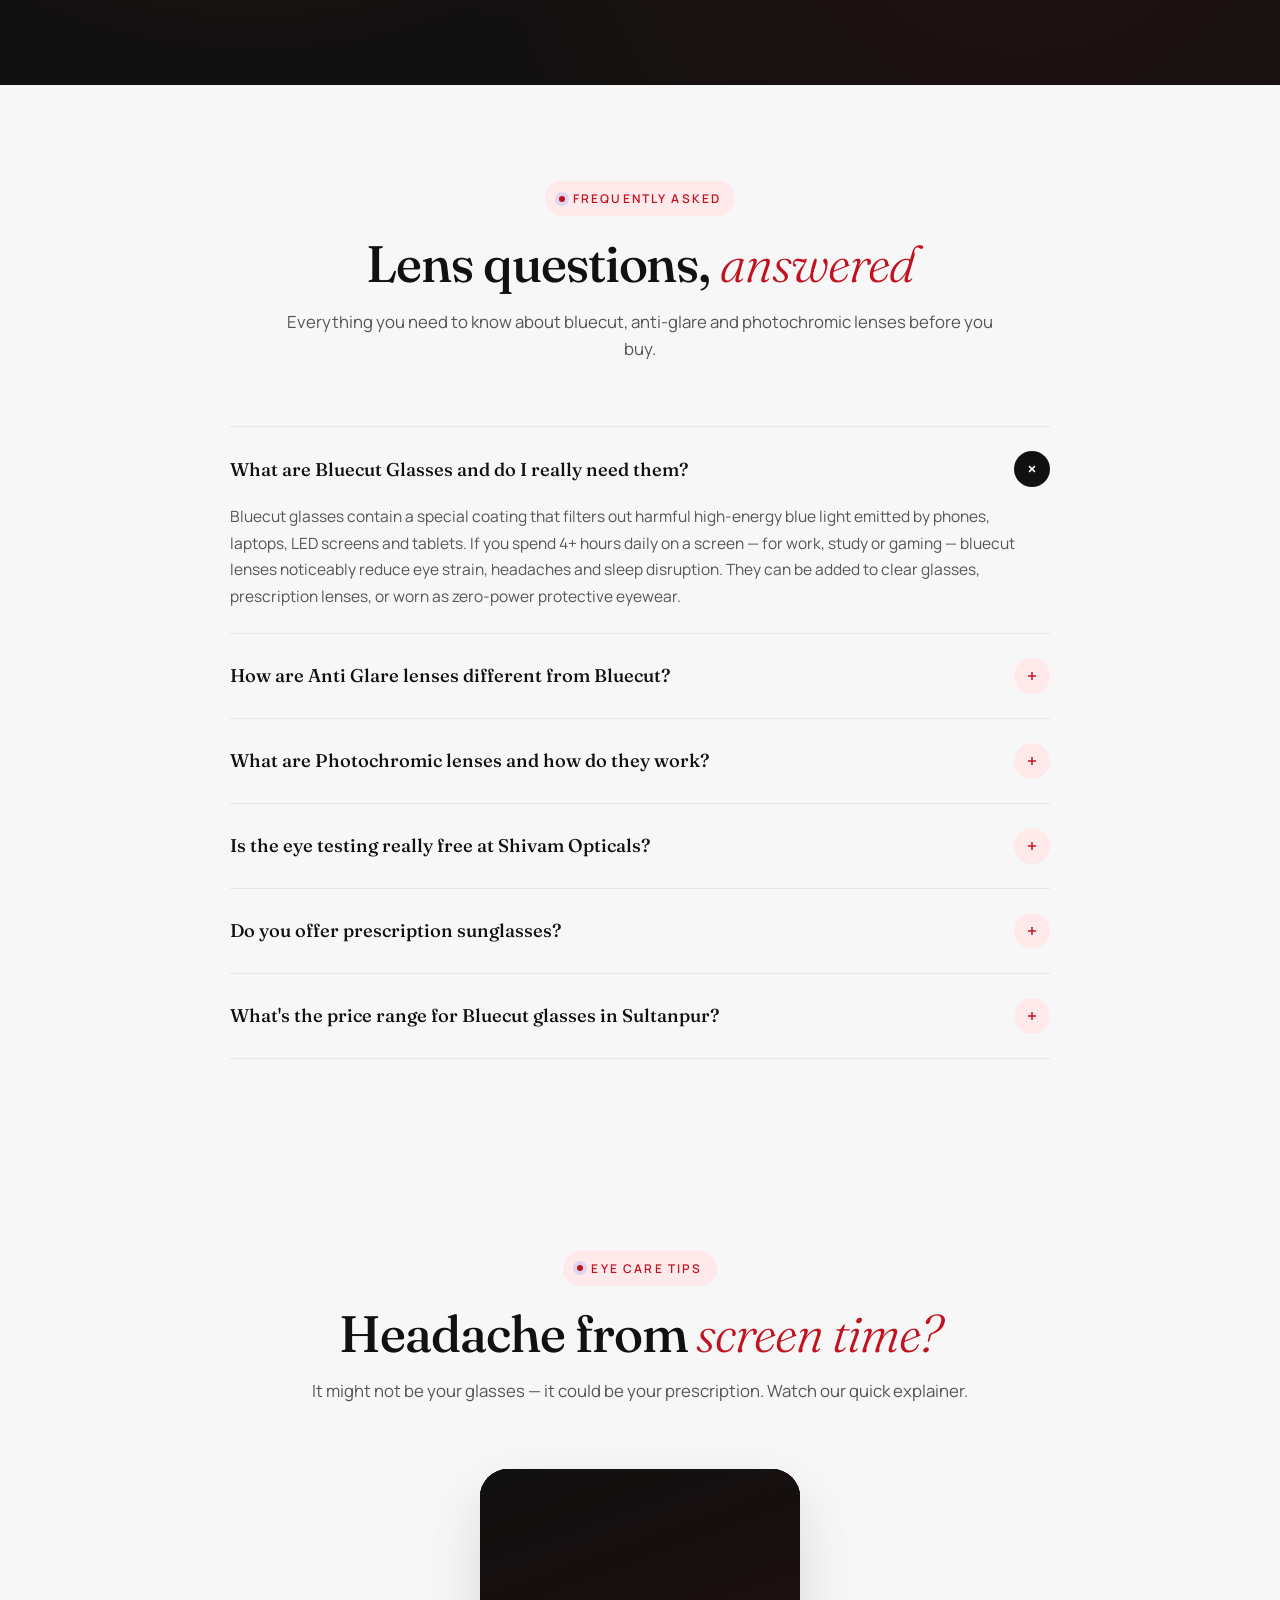
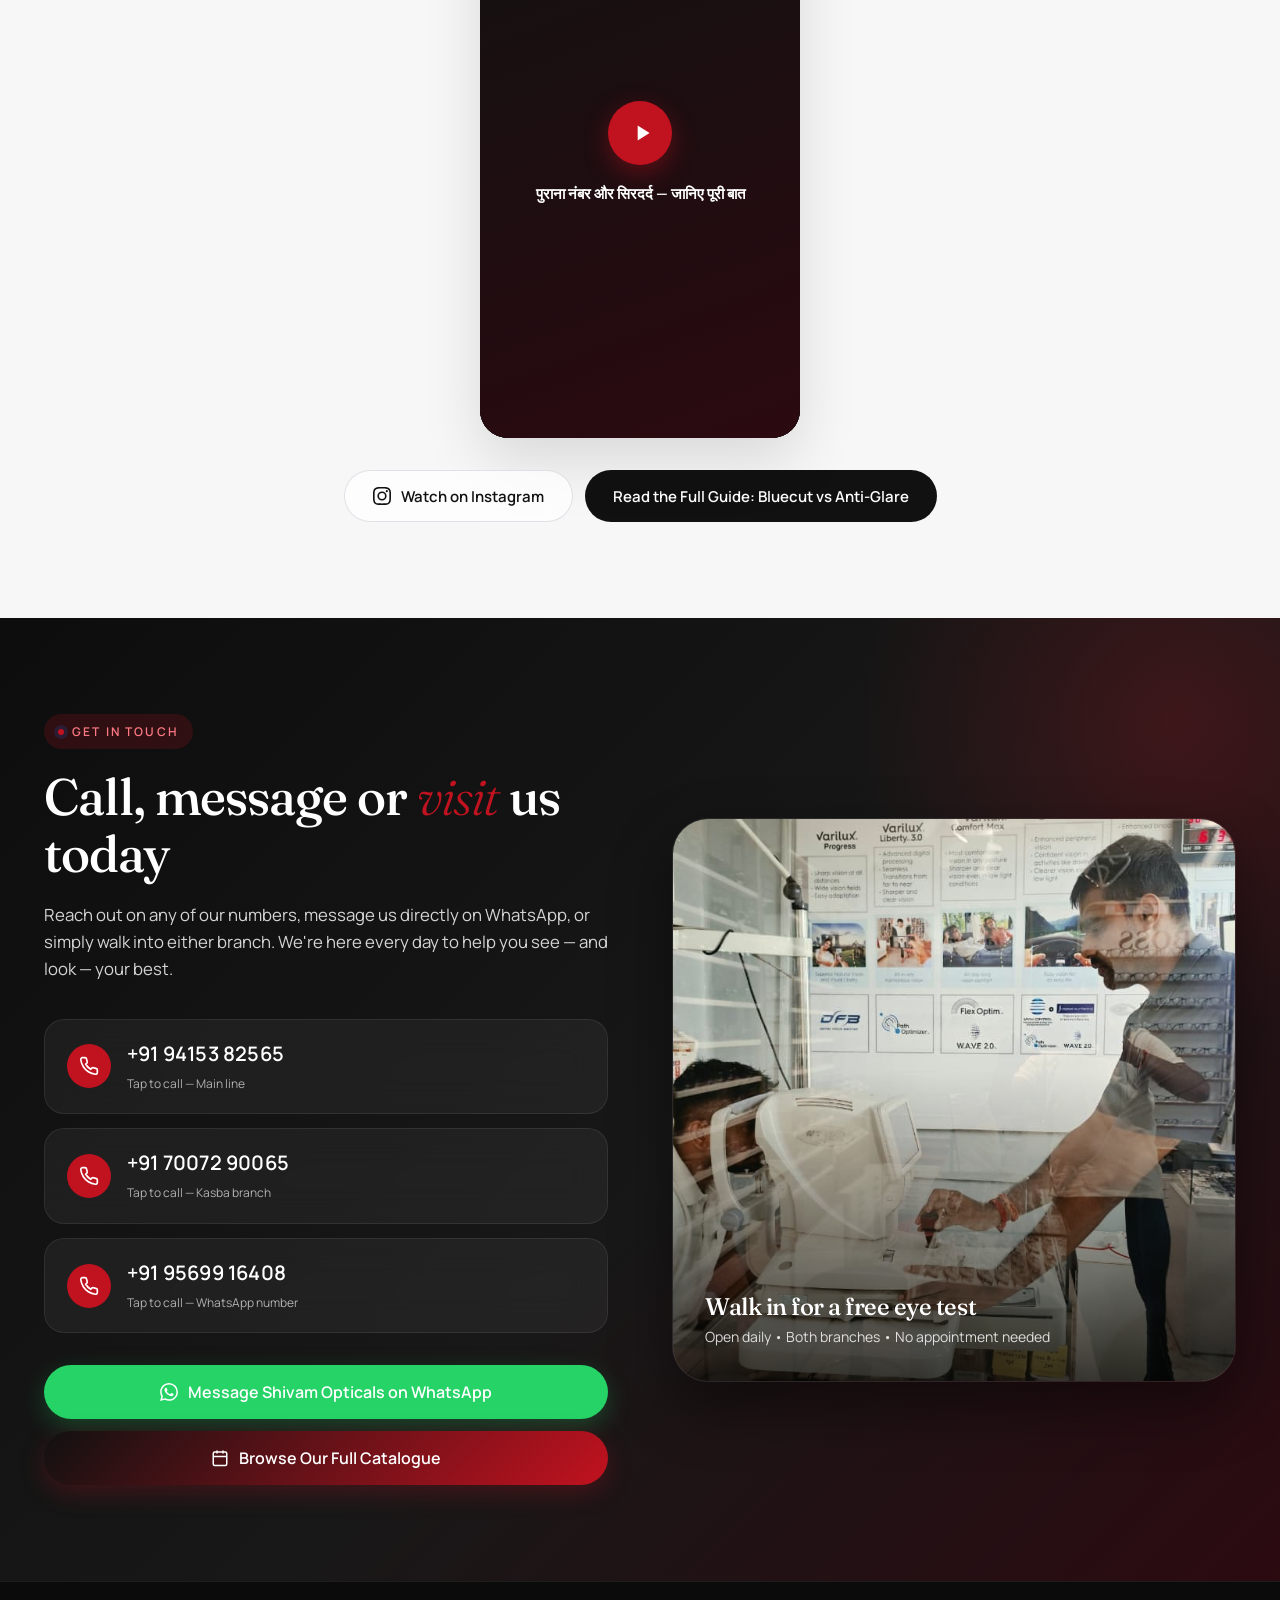
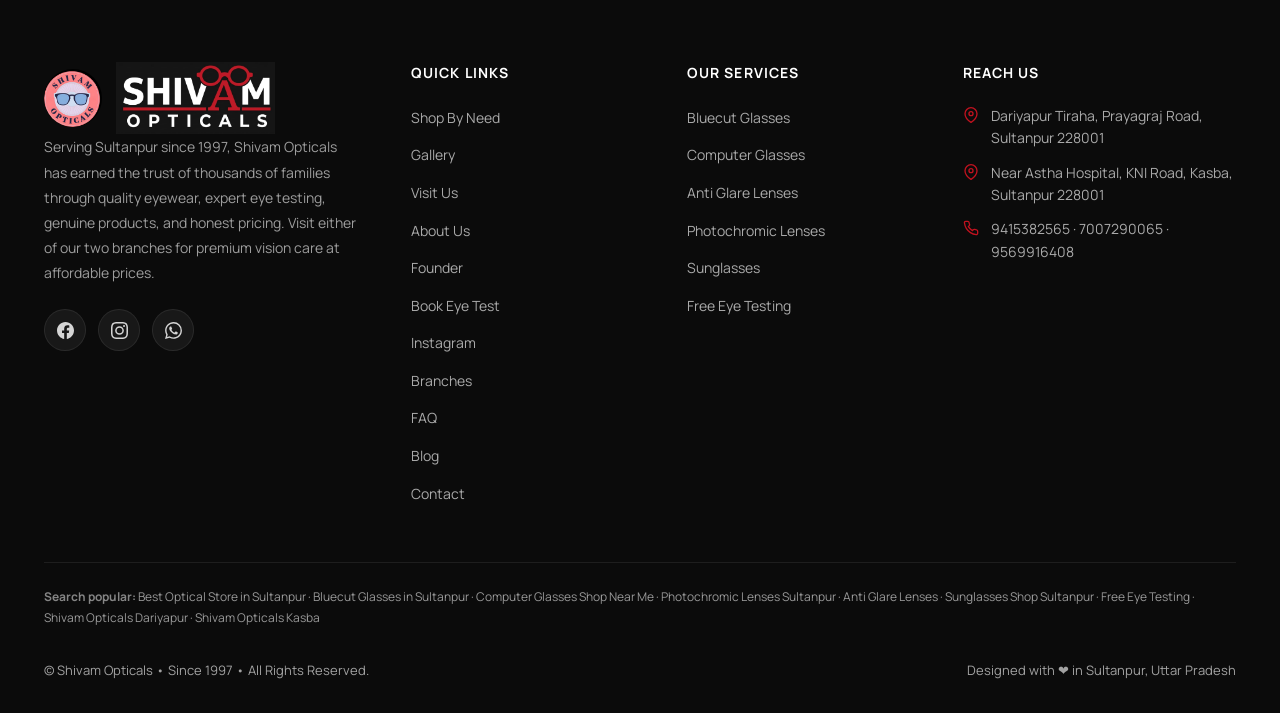
==== commit 96c51aab: "image compressed" ====
--- a/index.html
+++ b/index.html
@@ -2383,59 +2383,59 @@
 
     <div class="product-grid">
       <div class="product-card" data-category="eyeglasses">
-        <div class="product-img"><img src="images/insistluxury-frame.png" alt="Insist Luxury navy aviator eyeglasses" loading="lazy" /></div>
+        <div class="product-img"><img src="images/insistluxury-frame.jpg" alt="Insist Luxury navy aviator eyeglasses" loading="lazy" /></div>
         <div class="product-info"><span class="product-brand">Insist Luxury</span><span class="product-tag">Eyeglasses</span></div>
       </div>
       <div class="product-card" data-category="eyeglasses">
-        <div class="product-img"><img src="images/knighthorse-frame.png" alt="Knight Horse round anti-blue-light eyeglasses" loading="lazy" /></div>
+        <div class="product-img"><img src="images/knighthorse-frame.jpg" alt="Knight Horse round anti-blue-light eyeglasses" loading="lazy" /></div>
         <div class="product-info"><span class="product-brand">Knight Horse</span><span class="product-tag">Eyeglasses</span></div>
       </div>
       <div class="product-card" data-category="eyeglasses">
-        <div class="product-img"><img src="images/fila-frame.png" alt="FILA black rectangular eyeglasses" loading="lazy" /></div>
+        <div class="product-img"><img src="images/fila-frame.jpg" alt="FILA black rectangular eyeglasses" loading="lazy" /></div>
         <div class="product-info"><span class="product-brand">FILA</span><span class="product-tag">Eyeglasses</span></div>
       </div>
       <div class="product-card" data-category="eyeglasses">
-        <div class="product-img"><img src="images/IDEE-frame.png" alt="IDEE navy blue eyeglasses" loading="lazy" /></div>
+        <div class="product-img"><img src="images/IDEE-frame.jpg" alt="IDEE navy blue eyeglasses" loading="lazy" /></div>
         <div class="product-info"><span class="product-brand">IDEE Eyewear</span><span class="product-tag">Eyeglasses</span></div>
       </div>
       <div class="product-card" data-category="eyeglasses">
-        <div class="product-img"><img src="images/titan-frame.png" alt="Titan black navigator eyeglasses" loading="lazy" /></div>
+        <div class="product-img"><img src="images/titan-frame.jpg" alt="Titan black navigator eyeglasses" loading="lazy" /></div>
         <div class="product-info"><span class="product-brand">Titan</span><span class="product-tag">Eyeglasses</span></div>
       </div>
       <div class="product-card" data-category="eyeglasses">
-        <div class="product-img"><img src="images/opium-frame.png" alt="Opium round tortoise eyeglasses" loading="lazy" /></div>
+        <div class="product-img"><img src="images/opium-frame.jpg" alt="Opium round tortoise eyeglasses" loading="lazy" /></div>
         <div class="product-info"><span class="product-brand">Opium</span><span class="product-tag">Eyeglasses</span></div>
       </div>
       <div class="product-card" data-category="eyeglasses">
-        <div class="product-img"><img src="images/puma-frame.png" alt="Puma clear acetate square eyeglasses" loading="lazy" /></div>
+        <div class="product-img"><img src="images/puma-frame.jpg" alt="Puma clear acetate square eyeglasses" loading="lazy" /></div>
         <div class="product-info"><span class="product-brand">Puma</span><span class="product-tag">Eyeglasses</span></div>
       </div>
       <div class="product-card" data-category="eyeglasses">
-        <div class="product-img"><img src="images/sterling-frame.png" alt="Sterling half-rim black and gold eyeglasses" loading="lazy" /></div>
+        <div class="product-img"><img src="images/sterling-frame.jpg" alt="Sterling half-rim black and gold eyeglasses" loading="lazy" /></div>
         <div class="product-info"><span class="product-brand">Sterling</span><span class="product-tag">Eyeglasses</span></div>
       </div>
       <div class="product-card" data-category="eyeglasses">
-        <div class="product-img"><img src="images/police-frame.png" alt="Police orange rectangular eyeglasses" loading="lazy" /></div>
+        <div class="product-img"><img src="images/police-frame.jpg" alt="Police orange rectangular eyeglasses" loading="lazy" /></div>
         <div class="product-info"><span class="product-brand">Police</span><span class="product-tag">Eyeglasses</span></div>
       </div>
       <div class="product-card" data-category="eyeglasses">
-        <div class="product-img"><img src="images/tommyhilfiger-frame.png" alt="Tommy Hilfiger gold aviator eyeglasses" loading="lazy" /></div>
+        <div class="product-img"><img src="images/tommyhilfiger-frame.jpg" alt="Tommy Hilfiger gold aviator eyeglasses" loading="lazy" /></div>
         <div class="product-info"><span class="product-brand">Tommy Hilfiger</span><span class="product-tag">Eyeglasses</span></div>
       </div>
       <div class="product-card" data-category="eyeglasses">
-        <div class="product-img"><img src="images/IRUS-frame.png" alt="Irus by IDEE tortoise square eyeglasses" loading="lazy" /></div>
+        <div class="product-img"><img src="images/IRUS-frame.jpg" alt="Irus by IDEE tortoise square eyeglasses" loading="lazy" /></div>
         <div class="product-info"><span class="product-brand">Irus by IDEE</span><span class="product-tag">Eyeglasses</span></div>
       </div>
       <div class="product-card" data-category="eyeglasses">
-        <div class="product-img"><img src="images/fastrack-frame.png" alt="Fastrack clear round eyeglasses" loading="lazy" /></div>
+        <div class="product-img"><img src="images/fastrack-frame.jpg" alt="Fastrack clear round eyeglasses" loading="lazy" /></div>
         <div class="product-info"><span class="product-brand">Fastrack</span><span class="product-tag">Eyeglasses</span></div>
       </div>
       <div class="product-card" data-category="eyeglasses">
-        <div class="product-img"><img src="images/13thcentury-frame.png" alt="13-Century clear rectangular eyeglasses" loading="lazy" /></div>
+        <div class="product-img"><img src="images/13thcentury-frame.jpg" alt="13-Century clear rectangular eyeglasses" loading="lazy" /></div>
         <div class="product-info"><span class="product-brand">13-Century</span><span class="product-tag">Eyeglasses</span></div>
       </div>
       <div class="product-card" data-category="eyeglasses">
-        <div class="product-img"><img src="images/xite-frame.png" alt="X-ite Eyewear grey rectangular eyeglasses" loading="lazy" /></div>
+        <div class="product-img"><img src="images/xite-frame.jpg" alt="X-ite Eyewear grey rectangular eyeglasses" loading="lazy" /></div>
         <div class="product-info"><span class="product-brand">X-ite Eyewear</span><span class="product-tag">Eyeglasses</span></div>
       </div>
     </div>
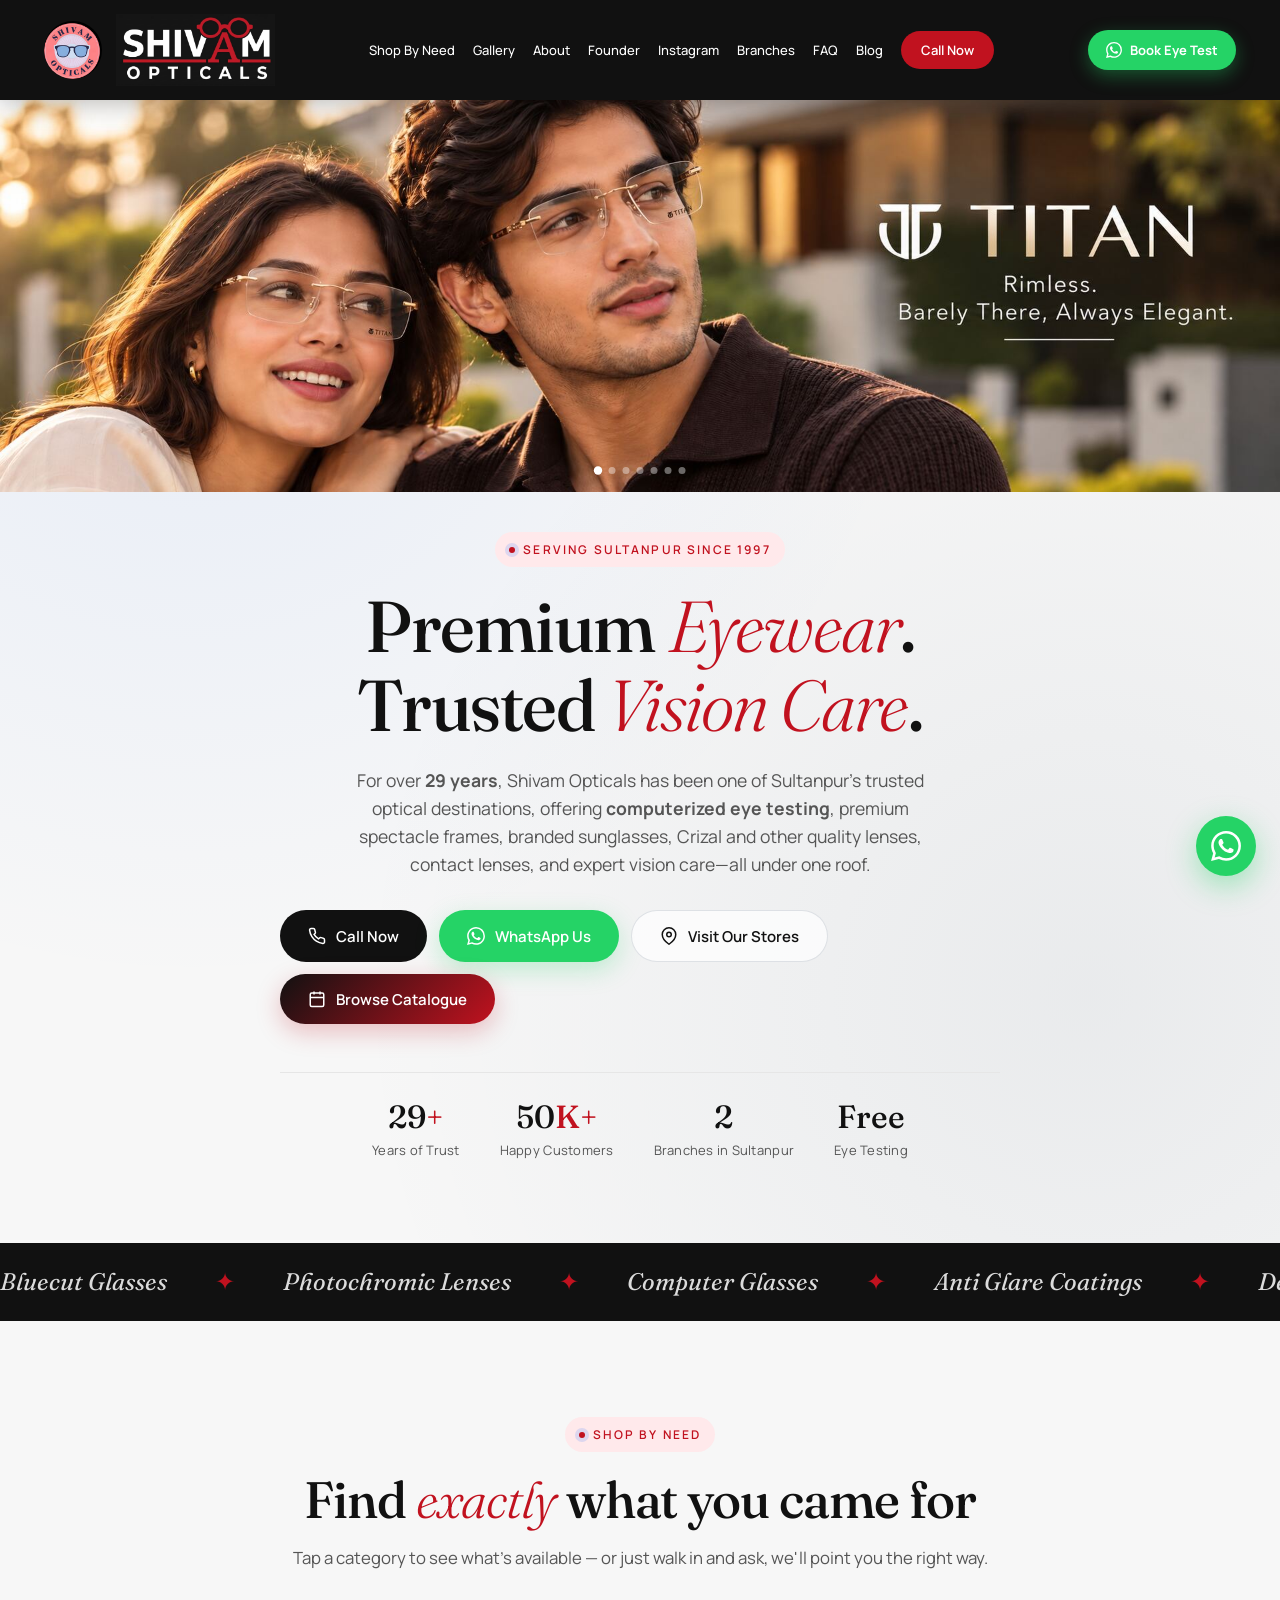
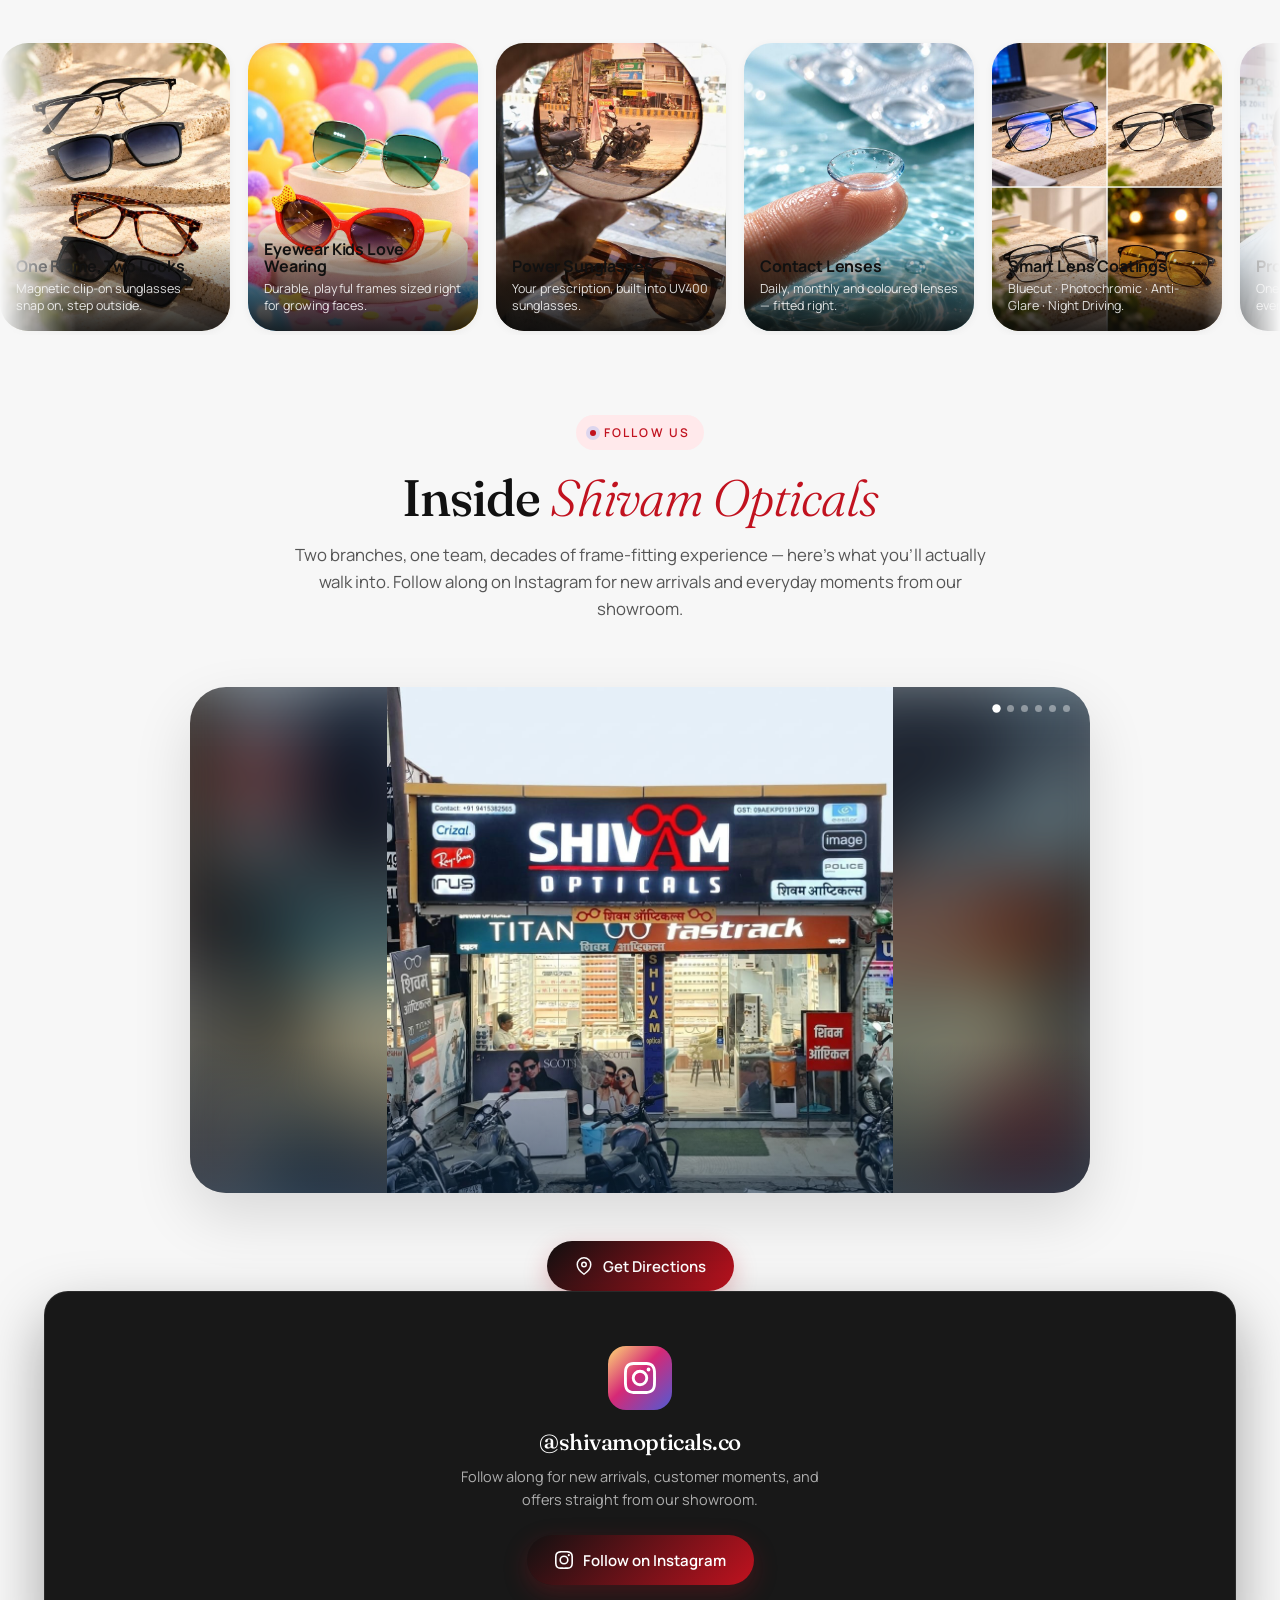
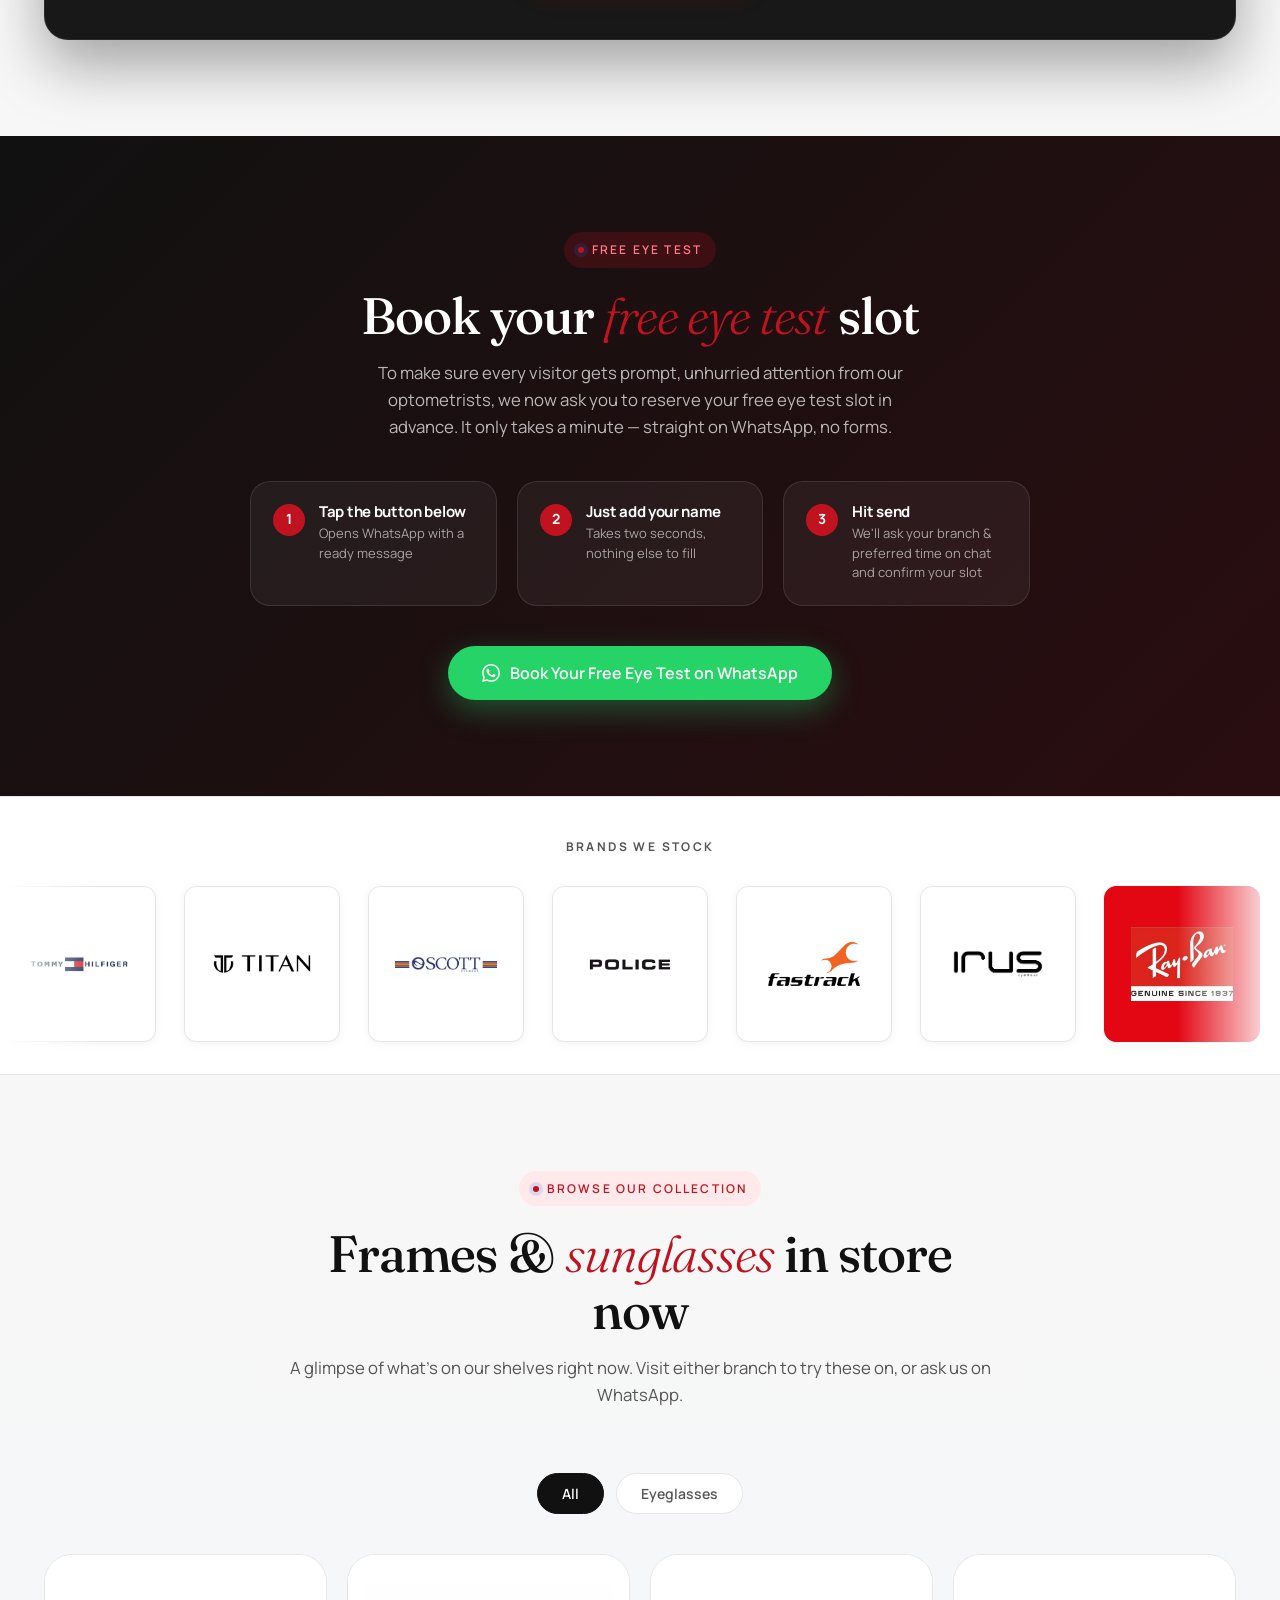
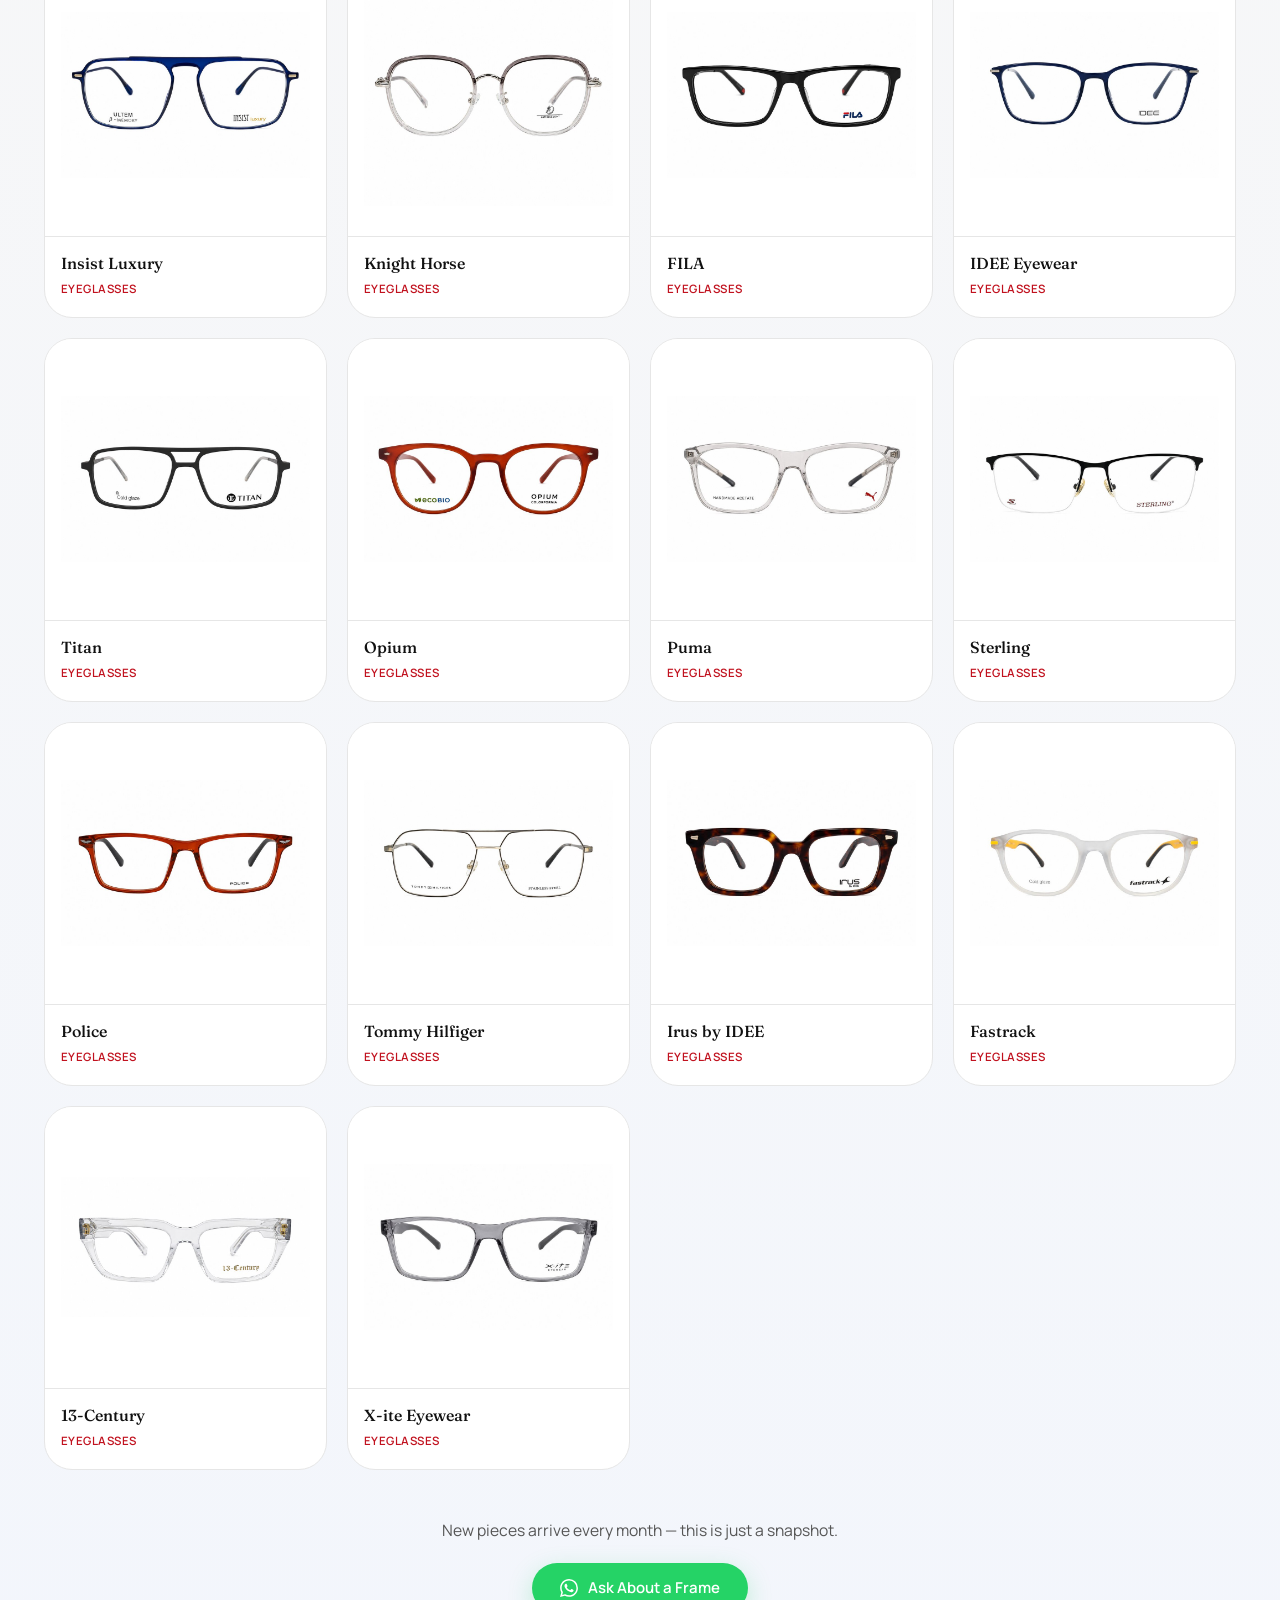
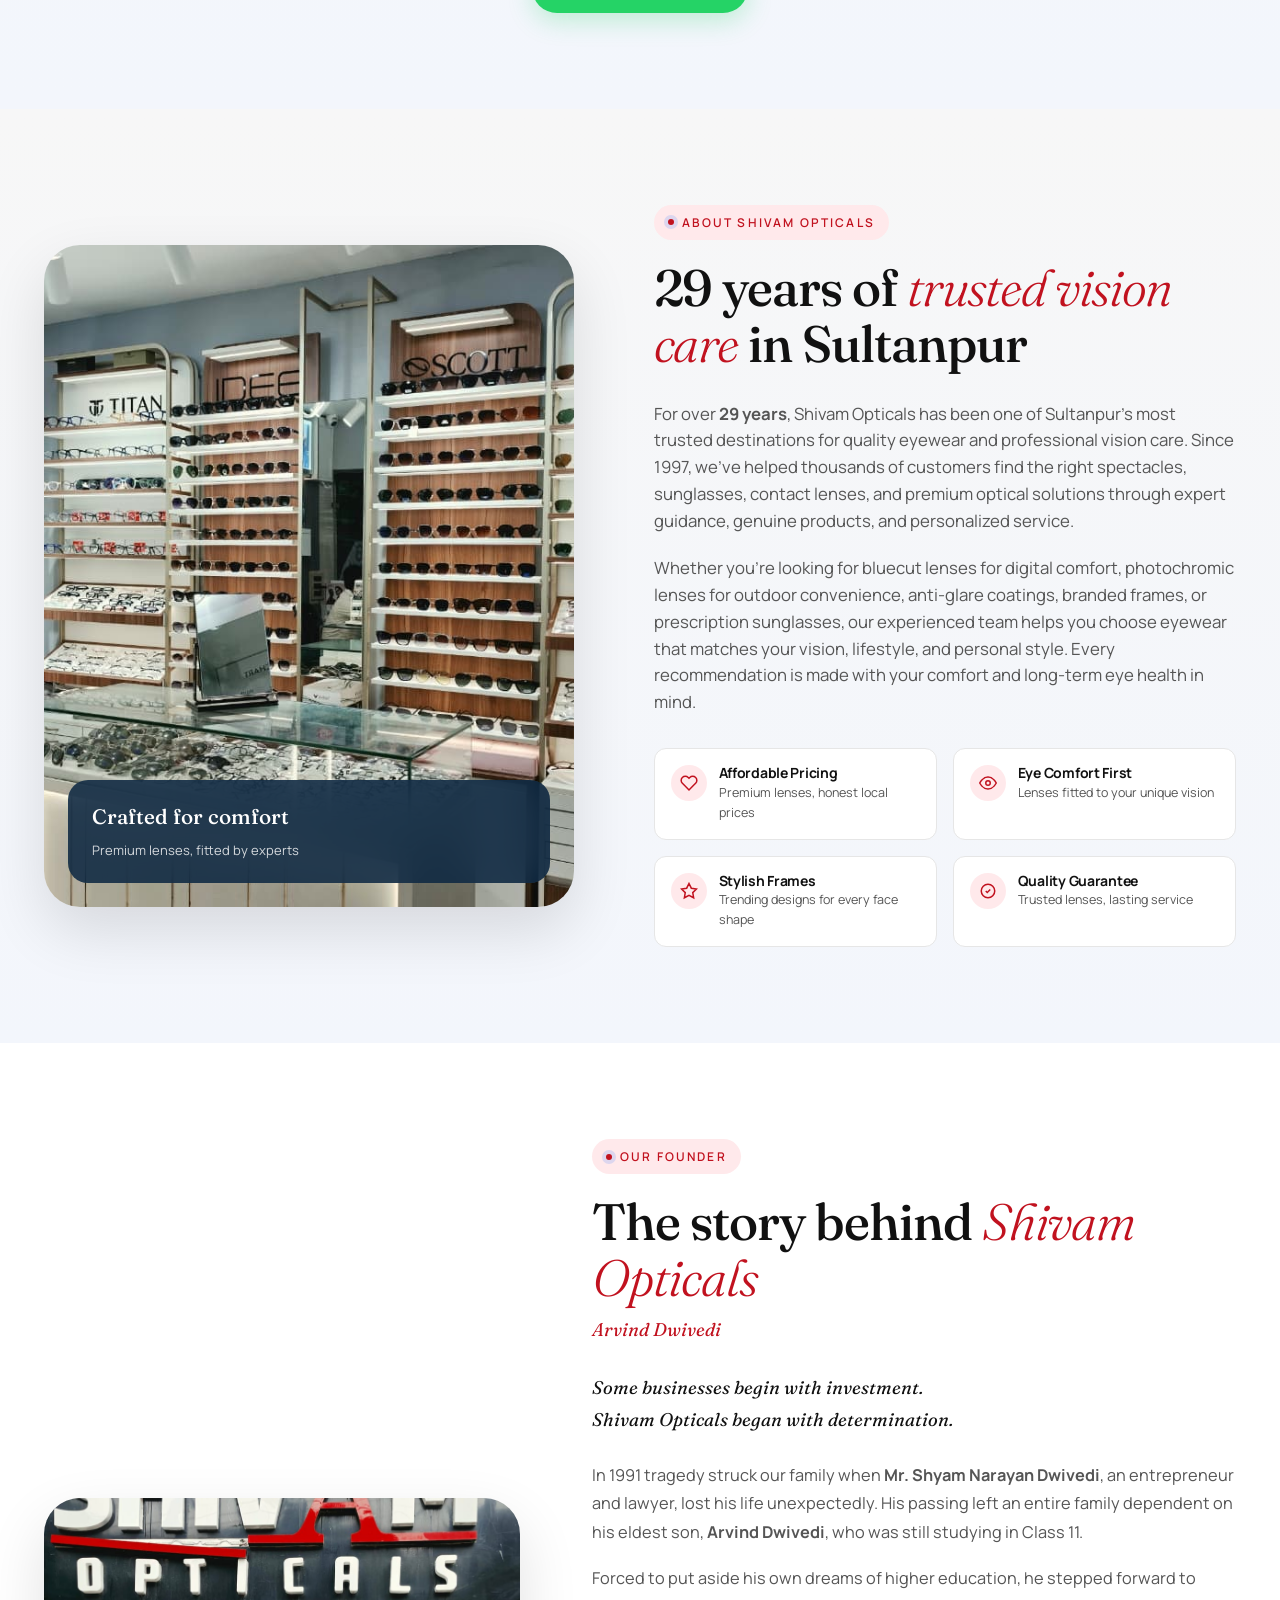
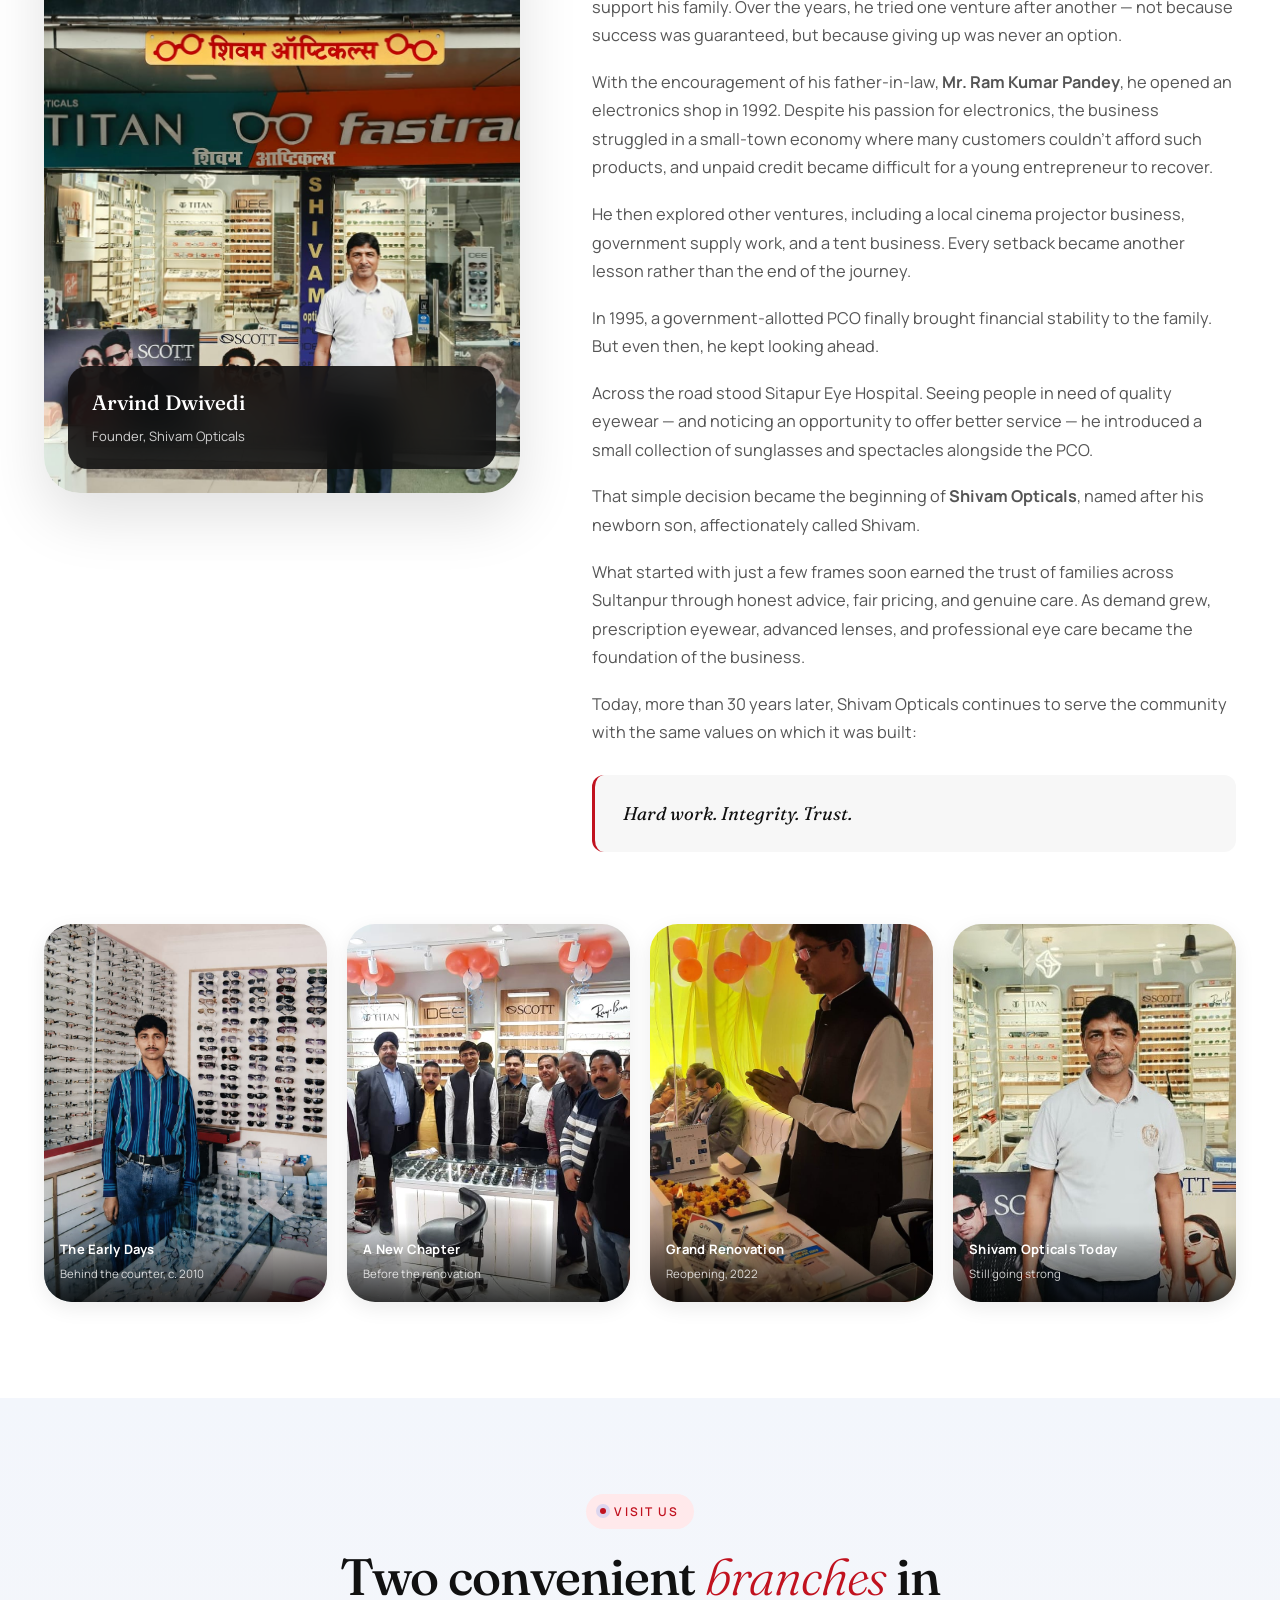
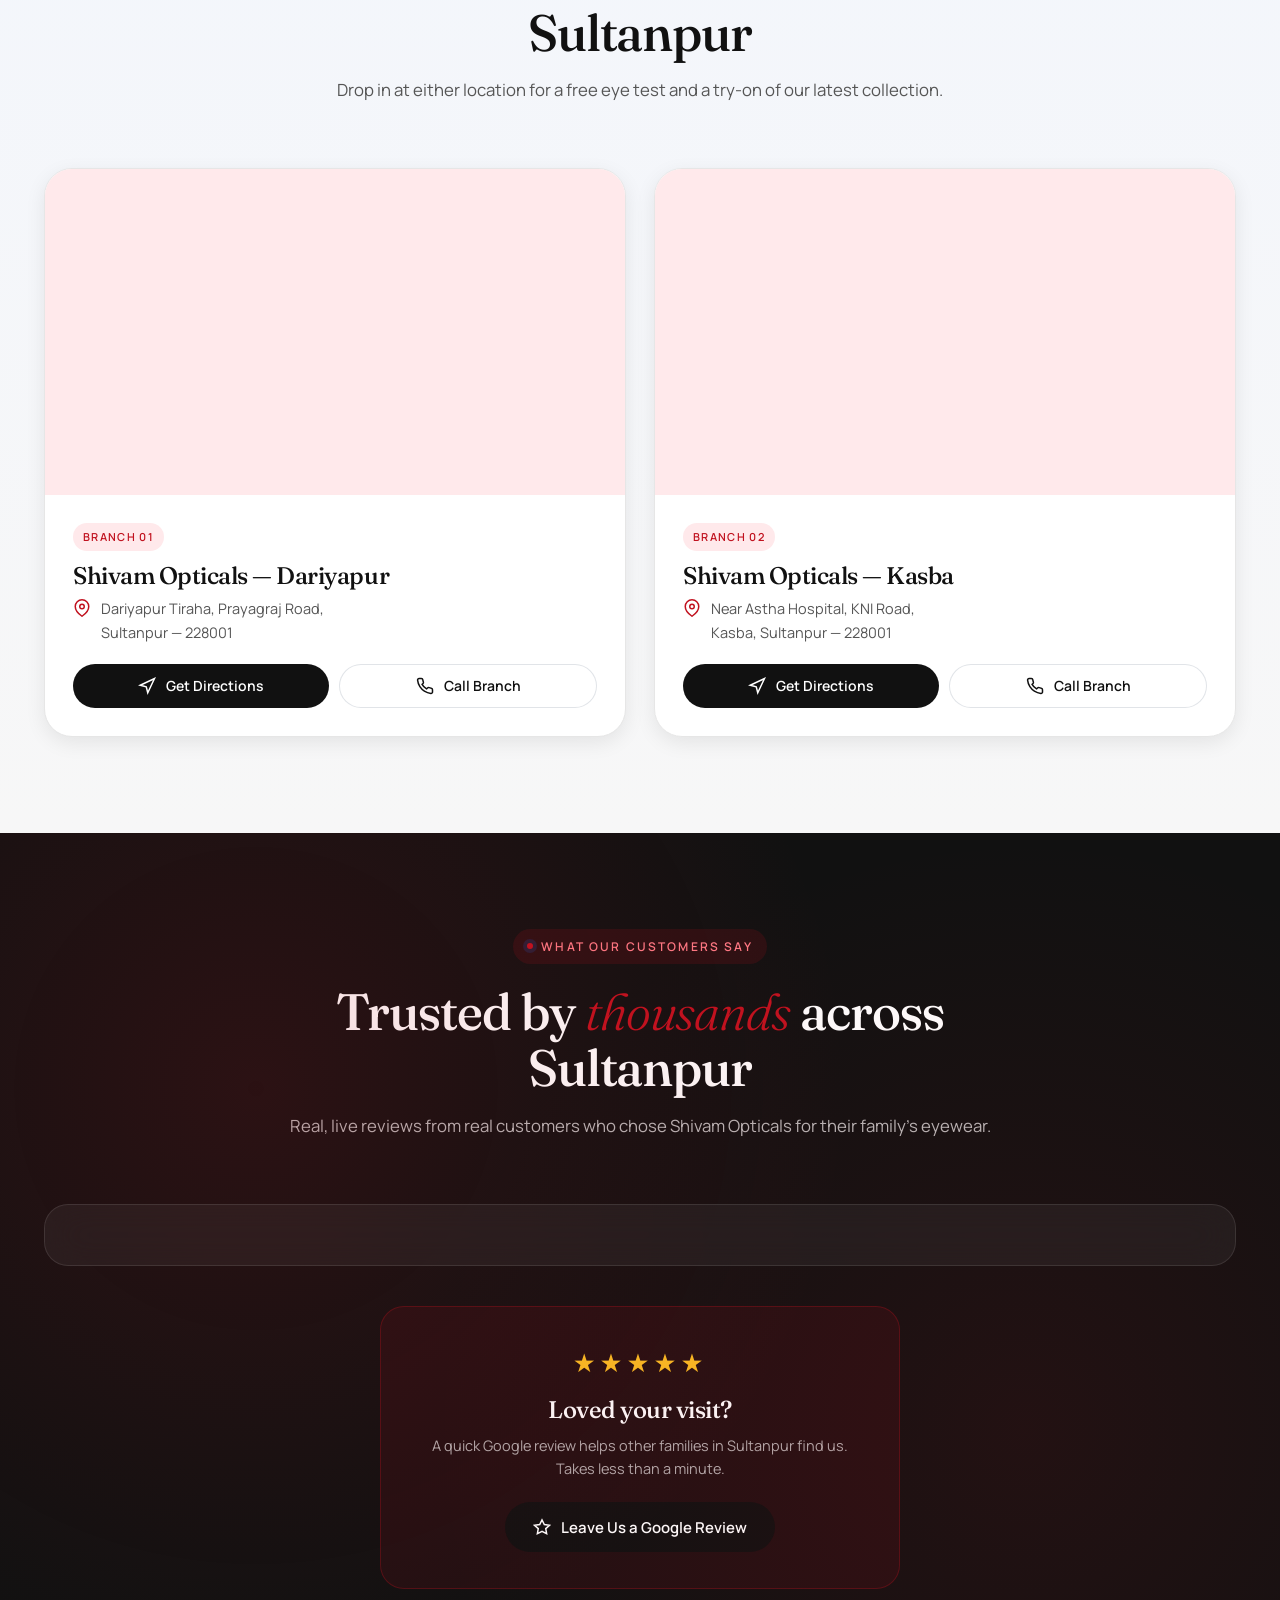
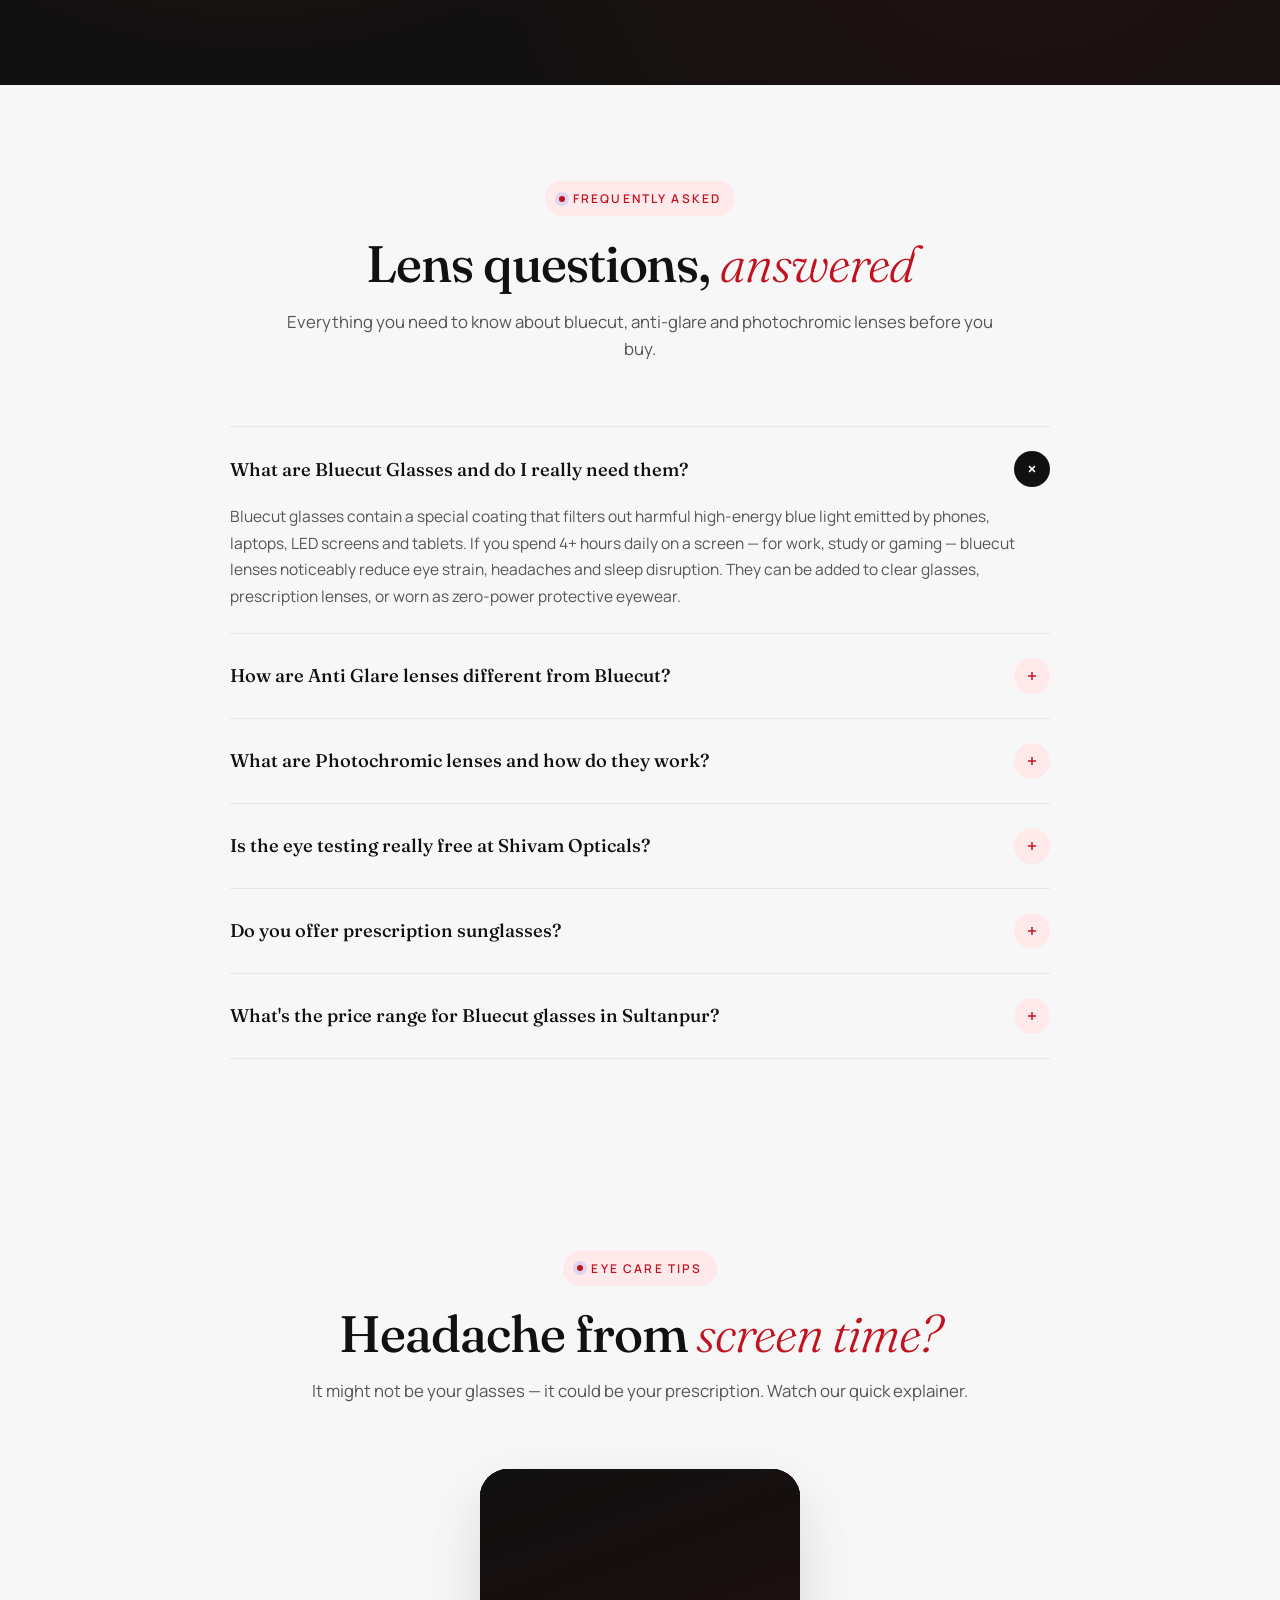
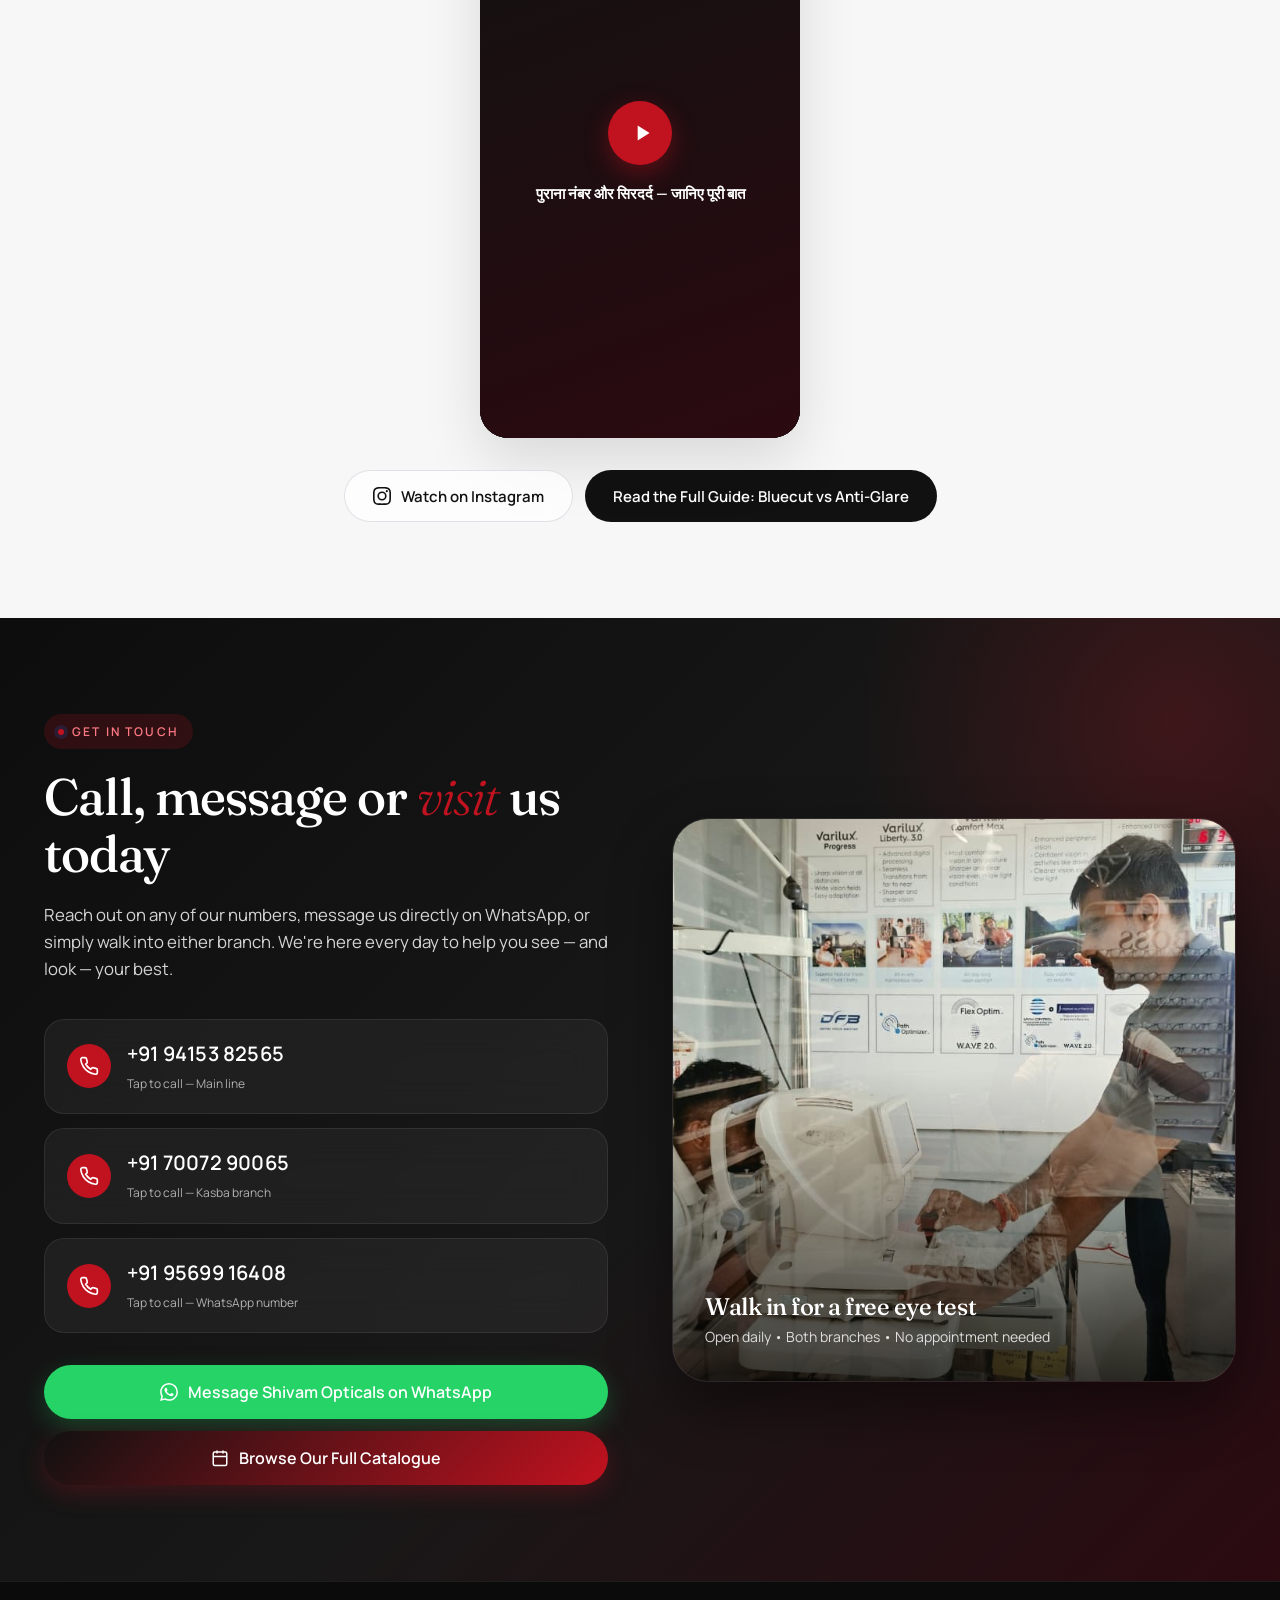
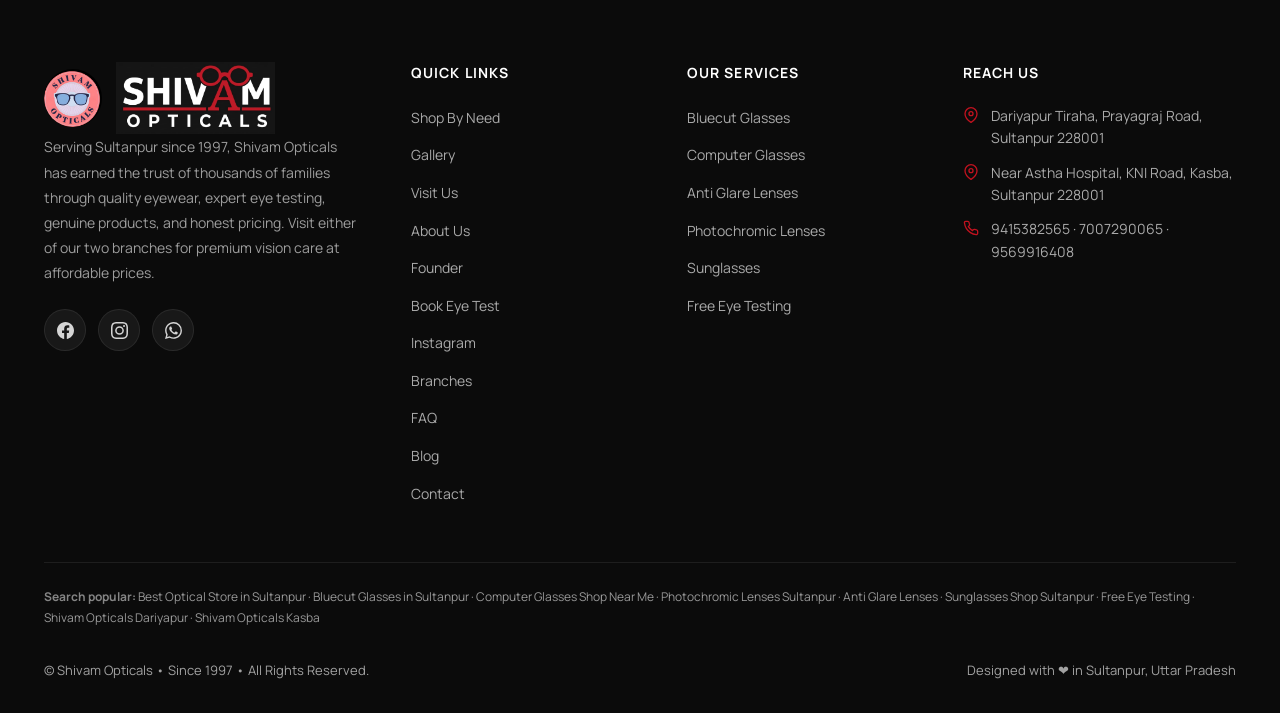
==== commit fddc9459: "image compression" ====
--- a/index.html
+++ b/index.html
@@ -567,11 +567,47 @@
     border-radius: 50%;
     background: rgba(255,255,255,0.4);
     transition: background 0.3s ease, transform 0.3s ease;
+    cursor: pointer;
   }
   .hero-dots .dot.active,
   .visit-dots .dot.active {
     background: #fff;
     transform: scale(1.2);
+  }
+
+  /* Manual prev/next controls for both slideshows */
+  .slide-nav {
+    position: absolute;
+    top: 50%;
+    transform: translateY(-50%);
+    z-index: 4;
+    width: 40px;
+    height: 40px;
+    border-radius: 50%;
+    background: rgba(10,10,10,0.35);
+    backdrop-filter: blur(6px);
+    -webkit-backdrop-filter: blur(6px);
+    color: #fff;
+    display: flex;
+    align-items: center;
+    justify-content: center;
+    opacity: 0;
+    transition: opacity 0.25s ease, background 0.2s ease;
+  }
+  .slide-nav svg { width: 20px; height: 20px; }
+  .slide-nav:hover { background: rgba(10,10,10,0.6); }
+  .slide-nav-prev { left: 14px; }
+  .slide-nav-next { right: 14px; }
+  .hero-visual:hover .slide-nav,
+  .hero-img-main:hover .slide-nav {
+    opacity: 1;
+  }
+  @media (max-width: 640px) {
+    /* No hover on touch devices — keep controls visible but understated */
+    .slide-nav { opacity: 0.85; width: 34px; height: 34px; }
+    .slide-nav svg { width: 16px; height: 16px; }
+    .slide-nav-prev { left: 8px; }
+    .slide-nav-next { right: 8px; }
   }
 
   @keyframes rise {
@@ -1990,6 +2026,12 @@
   <div class="hero-visual">
     <img id="heroSlideA" src="images/h-titan.jpg" alt="Titan Rimless eyewear" loading="eager" class="hero-slide-layer is-active" />
     <img id="heroSlideB" src="images/h-irus.jpg" alt="IRUS eyewear" loading="lazy" class="hero-slide-layer" />
+    <button class="slide-nav slide-nav-prev" id="heroPrev" aria-label="Previous slide">
+      <svg viewBox="0 0 24 24" fill="none" stroke="currentColor" stroke-width="2.5"><path d="M15 18l-6-6 6-6"/></svg>
+    </button>
+    <button class="slide-nav slide-nav-next" id="heroNext" aria-label="Next slide">
+      <svg viewBox="0 0 24 24" fill="none" stroke="currentColor" stroke-width="2.5"><path d="M9 18l6-6-6-6"/></svg>
+    </button>
     <div class="hero-dots" id="heroDots">
       <span class="dot active" data-index="0"></span>
         <span class="dot" data-index="1"></span>
@@ -2090,7 +2132,7 @@
   <div class="need-tile-marquee" aria-label="Shop by category — clip-on frames, kids' eyewear, power sunglasses, contact lenses, smart lens coatings, progressive lenses, myopia control, and repair services">
     <div class="need-tile-track">
       <a href="https://wa.me/919569916408?text=Hi%20Shivam%20Opticals%2C%20I%27m%20interested%20in%20clip-on%20sunglasses." target="_blank" rel="noopener" class="need-tile">
-        <img src="images/title-clipon.png" alt="Magnetic clip-on sunglasses on eyeglasses frame" loading="lazy" />
+        <img src="images/title-clipon.jpg" alt="Magnetic clip-on sunglasses on eyeglasses frame" loading="lazy" />
         <div class="need-tile-caption">
           <h3>One Frame, Two Looks</h3>
           <p>Magnetic clip-on sunglasses — snap on, step outside.</p>
@@ -2098,7 +2140,7 @@
       </a>
 
       <a href="https://wa.me/919569916408?text=Hi%20Shivam%20Opticals%2C%20I%27m%20looking%20for%20kids%27%20eyewear." target="_blank" rel="noopener" class="need-tile">
-        <img src="images/title-kids.png" alt="Kids' eyewear, colourful and playful" loading="lazy" />
+        <img src="images/title-kids.jpg" alt="Kids' eyewear, colourful and playful" loading="lazy" />
         <div class="need-tile-caption">
           <h3>Eyewear Kids Love Wearing</h3>
           <p>Durable, playful frames sized right for growing faces.</p>
@@ -2106,7 +2148,7 @@
       </a>
 
       <a href="https://wa.me/919569916408?text=Hi%20Shivam%20Opticals%2C%20I%27m%20interested%20in%20power%20sunglasses." target="_blank" rel="noopener" class="need-tile">
-        <img src="images/title-sunglasses.png" alt="Power sunglasses with prescription lens" loading="lazy" />
+        <img src="images/title-sunglasses.jpg" alt="Power sunglasses with prescription lens" loading="lazy" />
         <div class="need-tile-caption">
           <h3>Power Sunglasses</h3>
           <p>Your prescription, built into UV400 sunglasses.</p>
@@ -2114,7 +2156,7 @@
       </a>
 
       <a href="https://wa.me/919569916408?text=Hi%20Shivam%20Opticals%2C%20I%27m%20interested%20in%20contact%20lenses." target="_blank" rel="noopener" class="need-tile">
-        <img src="images/title-contactlens.png" alt="Contact lens on fingertip" loading="lazy" />
+        <img src="images/title-contactlens.jpg" alt="Contact lens on fingertip" loading="lazy" />
         <div class="need-tile-caption">
           <h3>Contact Lenses</h3>
           <p>Daily, monthly and coloured lenses — fitted right.</p>
@@ -2122,7 +2164,7 @@
       </a>
 
       <a href="#services" class="need-tile">
-        <img src="images/title-lensfeatures.png" alt="Bluecut, photochromic, anti-glare and night-driving lens features" loading="lazy" />
+        <img src="images/title-lensfeatures.jpg" alt="Bluecut, photochromic, anti-glare and night-driving lens features" loading="lazy" />
         <div class="need-tile-caption">
           <h3>Smart Lens Coatings</h3>
           <p>Bluecut · Photochromic · Anti-Glare · Night Driving.</p>
@@ -2130,7 +2172,7 @@
       </a>
 
       <a href="https://wa.me/919569916408?text=Hi%20Shivam%20Opticals%2C%20I%27m%20interested%20in%20progressive%20lenses." target="_blank" rel="noopener" class="need-tile">
-        <img src="images/title-progressive.png" alt="Progressive varifocal lenses" loading="lazy" />
+        <img src="images/title-progressive.jpg" alt="Progressive varifocal lenses" loading="lazy" />
         <div class="need-tile-caption">
           <h3>Progressive Lenses</h3>
           <p>One pair for near, far and everything between — no lines.</p>
@@ -2138,7 +2180,7 @@
       </a>
 
       <a href="https://wa.me/919569916408?text=Hi%20Shivam%20Opticals%2C%20I%27d%20like%20to%20know%20more%20about%20Essilor%20myopia%20control%20for%20my%20child." target="_blank" rel="noopener" class="need-tile">
-        <img src="images/title-myopia.png" alt="Essilor myopia control lenses for children" loading="lazy" />
+        <img src="images/title-myopia.jpg" alt="Essilor myopia control lenses for children" loading="lazy" />
         <div class="need-tile-caption">
           <h3>Myopia Control for Kids</h3>
           <p>Essilor lenses that help slow the rise in your child's power.</p>
@@ -2146,7 +2188,7 @@
       </a>
 
       <a href="#book-test" class="need-tile">
-        <img src="images/title-services.png" alt="Eyewear repair and adjustment workbench" loading="lazy" />
+        <img src="images/title-services.jpg" alt="Eyewear repair and adjustment workbench" loading="lazy" />
         <div class="need-tile-caption">
           <h3>Test, Fit & Repair</h3>
           <p>Free eye test, frame adjustment, same-day fitting.</p>
@@ -2155,7 +2197,7 @@
 
       <!-- duplicate set for seamless infinite loop -->
       <a href="https://wa.me/919569916408?text=Hi%20Shivam%20Opticals%2C%20I%27m%20interested%20in%20clip-on%20sunglasses." target="_blank" rel="noopener" class="need-tile" aria-hidden="true" tabindex="-1">
-        <img src="images/title-clipon.png" alt="" loading="lazy" />
+        <img src="images/title-clipon.jpg" alt="" loading="lazy" />
         <div class="need-tile-caption">
           <h3>One Frame, Two Looks</h3>
           <p>Magnetic clip-on sunglasses — snap on, step outside.</p>
@@ -2163,7 +2205,7 @@
       </a>
 
       <a href="https://wa.me/919569916408?text=Hi%20Shivam%20Opticals%2C%20I%27m%20looking%20for%20kids%27%20eyewear." target="_blank" rel="noopener" class="need-tile" aria-hidden="true" tabindex="-1">
-        <img src="images/title-kids.png" alt="" loading="lazy" />
+        <img src="images/title-kids.jpg" alt="" loading="lazy" />
         <div class="need-tile-caption">
           <h3>Eyewear Kids Love Wearing</h3>
           <p>Durable, playful frames sized right for growing faces.</p>
@@ -2171,7 +2213,7 @@
       </a>
 
       <a href="https://wa.me/919569916408?text=Hi%20Shivam%20Opticals%2C%20I%27m%20interested%20in%20power%20sunglasses." target="_blank" rel="noopener" class="need-tile" aria-hidden="true" tabindex="-1">
-        <img src="images/title-sunglasses.png" alt="" loading="lazy" />
+        <img src="images/title-sunglasses.jpg" alt="" loading="lazy" />
         <div class="need-tile-caption">
           <h3>Power Sunglasses</h3>
           <p>Your prescription, built into UV400 sunglasses.</p>
@@ -2179,7 +2221,7 @@
       </a>
 
       <a href="https://wa.me/919569916408?text=Hi%20Shivam%20Opticals%2C%20I%27m%20interested%20in%20contact%20lenses." target="_blank" rel="noopener" class="need-tile" aria-hidden="true" tabindex="-1">
-        <img src="images/tile-contactlens.png" alt="" loading="lazy" />
+        <img src="images/title-contactlens.jpg" alt="" loading="lazy" />
         <div class="need-tile-caption">
           <h3>Contact Lenses</h3>
           <p>Daily, monthly and coloured lenses — fitted right.</p>
@@ -2187,7 +2229,7 @@
       </a>
 
       <a href="#services" class="need-tile" aria-hidden="true" tabindex="-1">
-        <img src="images/tile-lensfeatures.png" alt="" loading="lazy" />
+        <img src="images/title-lensfeatures.jpg" alt="" loading="lazy" />
         <div class="need-tile-caption">
           <h3>Smart Lens Coatings</h3>
           <p>Bluecut · Photochromic · Anti-Glare · Night Driving.</p>
@@ -2195,7 +2237,7 @@
       </a>
 
       <a href="https://wa.me/919569916408?text=Hi%20Shivam%20Opticals%2C%20I%27m%20interested%20in%20progressive%20lenses." target="_blank" rel="noopener" class="need-tile" aria-hidden="true" tabindex="-1">
-        <img src="images/tile-progressive.png" alt="" loading="lazy" />
+        <img src="images/title-progressive.jpg" alt="" loading="lazy" />
         <div class="need-tile-caption">
           <h3>Progressive Lenses</h3>
           <p>One pair for near, far and everything between — no lines.</p>
@@ -2203,7 +2245,7 @@
       </a>
 
       <a href="https://wa.me/919569916408?text=Hi%20Shivam%20Opticals%2C%20I%27d%20like%20to%20know%20more%20about%20Essilor%20myopia%20control%20for%20my%20child." target="_blank" rel="noopener" class="need-tile" aria-hidden="true" tabindex="-1">
-        <img src="images/tile-myopia.png" alt="" loading="lazy" />
+        <img src="images/title-myopia.jpg" alt="" loading="lazy" />
         <div class="need-tile-caption">
           <h3>Myopia Control for Kids</h3>
           <p>Essilor lenses that help slow the rise in your child's power.</p>
@@ -2211,7 +2253,7 @@
       </a>
 
       <a href="#book-test" class="need-tile" aria-hidden="true" tabindex="-1">
-        <img src="images/tile-services.png" alt="" loading="lazy" />
+        <img src="images/title-services.jpg" alt="" loading="lazy" />
         <div class="need-tile-caption">
           <h3>Test, Fit & Repair</h3>
           <p>Free eye test, frame adjustment, same-day fitting.</p>
@@ -2238,6 +2280,12 @@
         <div class="hero-img-backdrop" id="visitBackdropB" style="background-image: url('images/insideshivamopticals.jpeg');"></div>
         <img id="visitImgA" src="images/hero.jpg" alt="Shivam Opticals storefront" loading="lazy" class="hero-img-layer is-active" />
         <img id="visitImgB" src="images/insideshivamopticals.jpeg" alt="Shivam Opticals store, frames on display" loading="lazy" class="hero-img-layer" />
+        <button class="slide-nav slide-nav-prev" id="visitPrev" aria-label="Previous photo">
+          <svg viewBox="0 0 24 24" fill="none" stroke="currentColor" stroke-width="2.5"><path d="M15 18l-6-6 6-6"/></svg>
+        </button>
+        <button class="slide-nav slide-nav-next" id="visitNext" aria-label="Next photo">
+          <svg viewBox="0 0 24 24" fill="none" stroke="currentColor" stroke-width="2.5"><path d="M9 18l6-6-6-6"/></svg>
+        </button>
       </div>
 
       <div class="visit-dots" id="visitDots">
@@ -2999,14 +3047,17 @@
     const imgA = document.getElementById('heroSlideA');
     const imgB = document.getElementById('heroSlideB');
     const dots = document.querySelectorAll('#heroDots .dot');
+    const prevBtn = document.getElementById('heroPrev');
+    const nextBtn = document.getElementById('heroNext');
     if (!imgA || !imgB || slides.length === 0) return;
 
     let current = 0;
     let showingA = true;
-
-    function goToNext() {
-      const nextIndex = (current + 1) % slides.length;
-      const nextSlide = slides[nextIndex];
+    let timer = null;
+
+    function goTo(targetIndex) {
+      if (targetIndex === current) return;
+      const nextSlide = slides[targetIndex];
 
       const incoming = showingA ? imgB : imgA;
       const outgoing = showingA ? imgA : imgB;
@@ -3019,15 +3070,28 @@
         outgoing.classList.remove('is-active');
       });
 
-      dots.forEach((dot, i) => dot.classList.toggle('active', i === nextIndex));
-
-      current = nextIndex;
+      dots.forEach((dot, i) => dot.classList.toggle('active', i === targetIndex));
+
+      current = targetIndex;
       showingA = !showingA;
     }
 
-    if (slides.length > 1) {
-      setInterval(goToNext, 5000);
+    function goToNext() { goTo((current + 1) % slides.length); }
+    function goToPrev() { goTo((current - 1 + slides.length) % slides.length); }
+
+    function startAutoplay() {
+      if (slides.length > 1) timer = setInterval(goToNext, 5000);
     }
+    function restartAutoplay() {
+      if (timer) clearInterval(timer);
+      startAutoplay();
+    }
+
+    if (prevBtn) prevBtn.addEventListener('click', () => { goToPrev(); restartAutoplay(); });
+    if (nextBtn) nextBtn.addEventListener('click', () => { goToNext(); restartAutoplay(); });
+    dots.forEach((dot, i) => dot.addEventListener('click', () => { goTo(i); restartAutoplay(); }));
+
+    startAutoplay();
   })();
 
   // "Visit Us" gallery rotation — crossfades through the real shop photos every 4.5s.
@@ -3052,10 +3116,13 @@
     const backdropA = document.getElementById('visitBackdropA');
     const backdropB = document.getElementById('visitBackdropB');
     const dots = document.querySelectorAll('#visitDots .dot');
+    const prevBtn = document.getElementById('visitPrev');
+    const nextBtn = document.getElementById('visitNext');
     if (!imgA || !imgB || slides.length === 0) return;
 
     let current = 0;   // index of slide currently showing
     let showingA = true; // which layer (A/B) is on top right now
+    let timer = null;
 
     function applySlide(imgEl, backdropEl, slide) {
       imgEl.src = slide.src;
@@ -3063,9 +3130,9 @@
       backdropEl.style.backgroundImage = `url('${slide.src}')`;
     }
 
-    function goToNext() {
-      const nextIndex = (current + 1) % slides.length;
-      const nextSlide = slides[nextIndex];
+    function goTo(targetIndex) {
+      if (targetIndex === current) return;
+      const nextSlide = slides[targetIndex];
 
       const incomingImg = showingA ? imgB : imgA;
       const incomingBackdrop = showingA ? backdropB : backdropA;
@@ -3083,15 +3150,28 @@
         outgoingBackdrop.classList.remove('is-active');
       });
 
-      dots.forEach((dot, i) => dot.classList.toggle('active', i === nextIndex));
-
-      current = nextIndex;
+      dots.forEach((dot, i) => dot.classList.toggle('active', i === targetIndex));
+
+      current = targetIndex;
       showingA = !showingA;
     }
 
-    if (slides.length > 1) {
-      setInterval(goToNext, 4500);
+    function goToNext() { goTo((current + 1) % slides.length); }
+    function goToPrev() { goTo((current - 1 + slides.length) % slides.length); }
+
+    function startAutoplay() {
+      if (slides.length > 1) timer = setInterval(goToNext, 4500);
     }
+    function restartAutoplay() {
+      if (timer) clearInterval(timer);
+      startAutoplay();
+    }
+
+    if (prevBtn) prevBtn.addEventListener('click', () => { goToPrev(); restartAutoplay(); });
+    if (nextBtn) nextBtn.addEventListener('click', () => { goToNext(); restartAutoplay(); });
+    dots.forEach((dot, i) => dot.addEventListener('click', () => { goTo(i); restartAutoplay(); }));
+
+    startAutoplay();
   })();
 
   // Mobile nav toggle
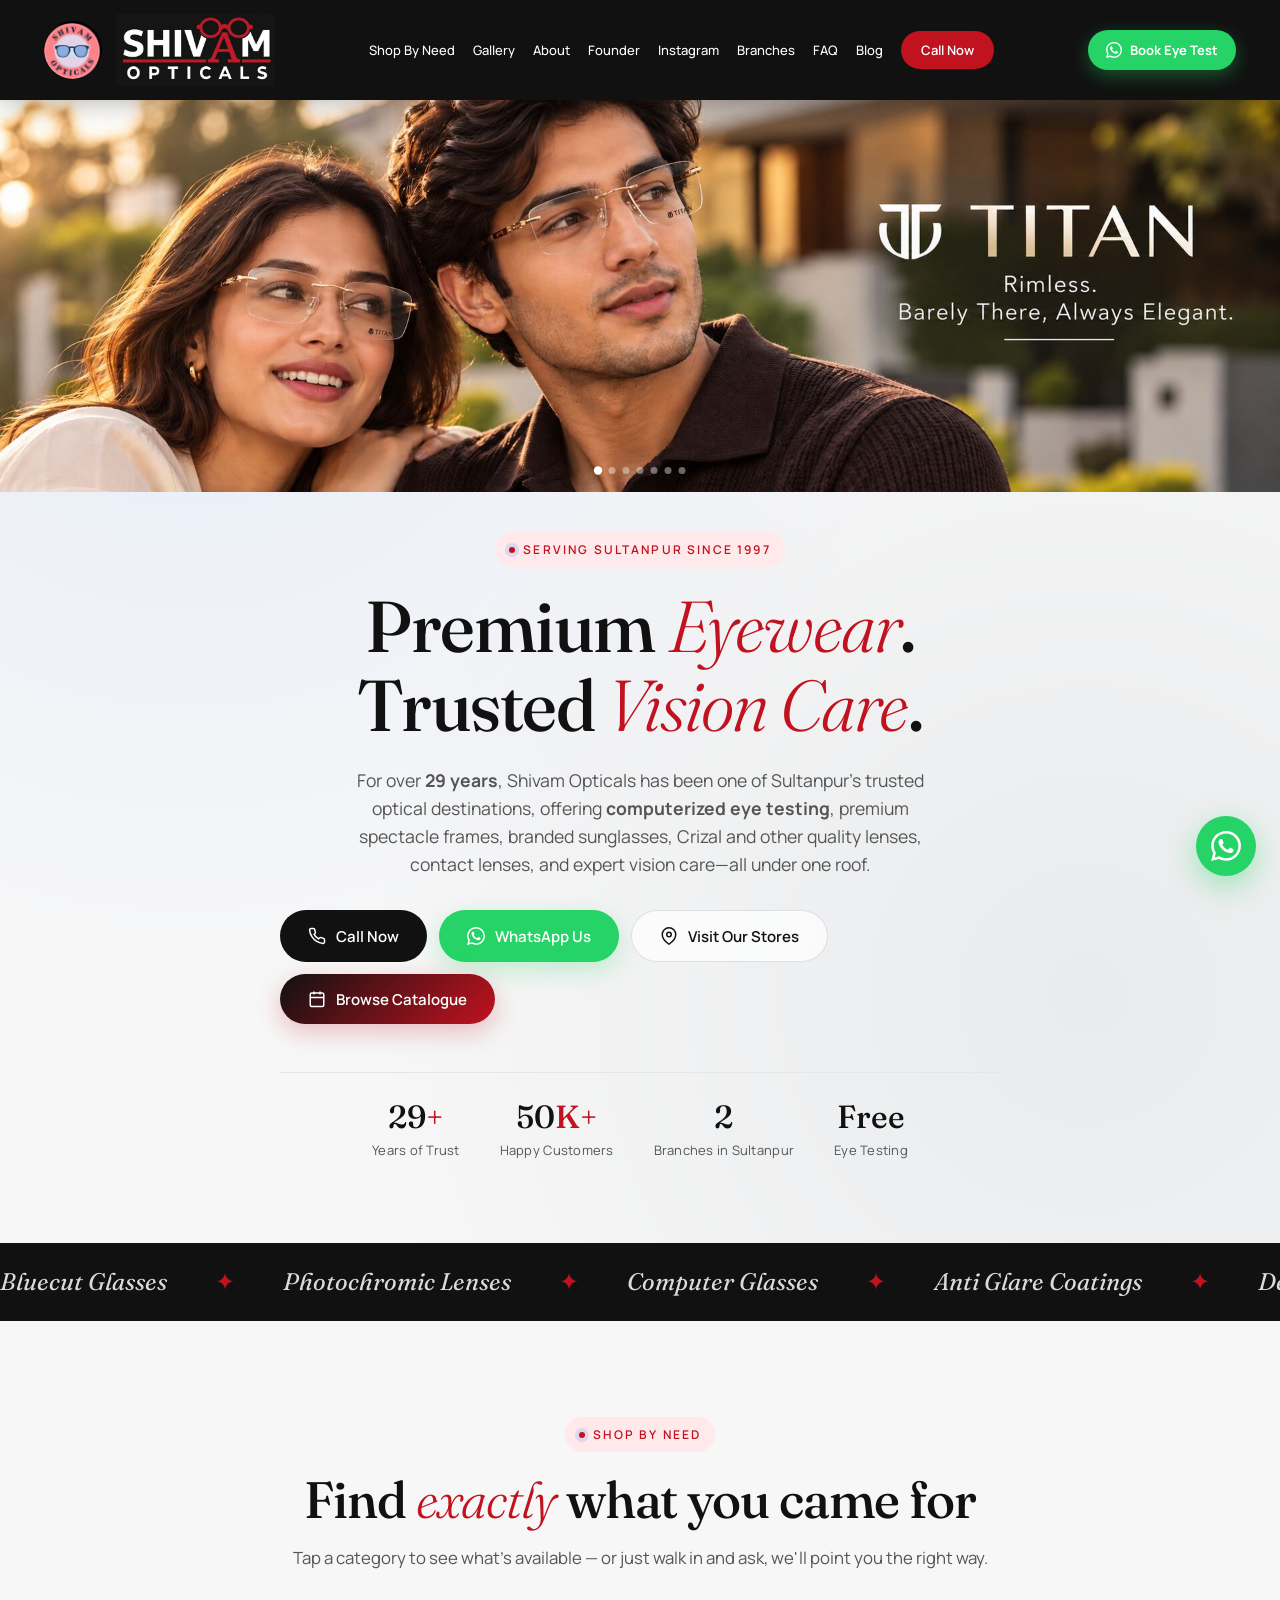
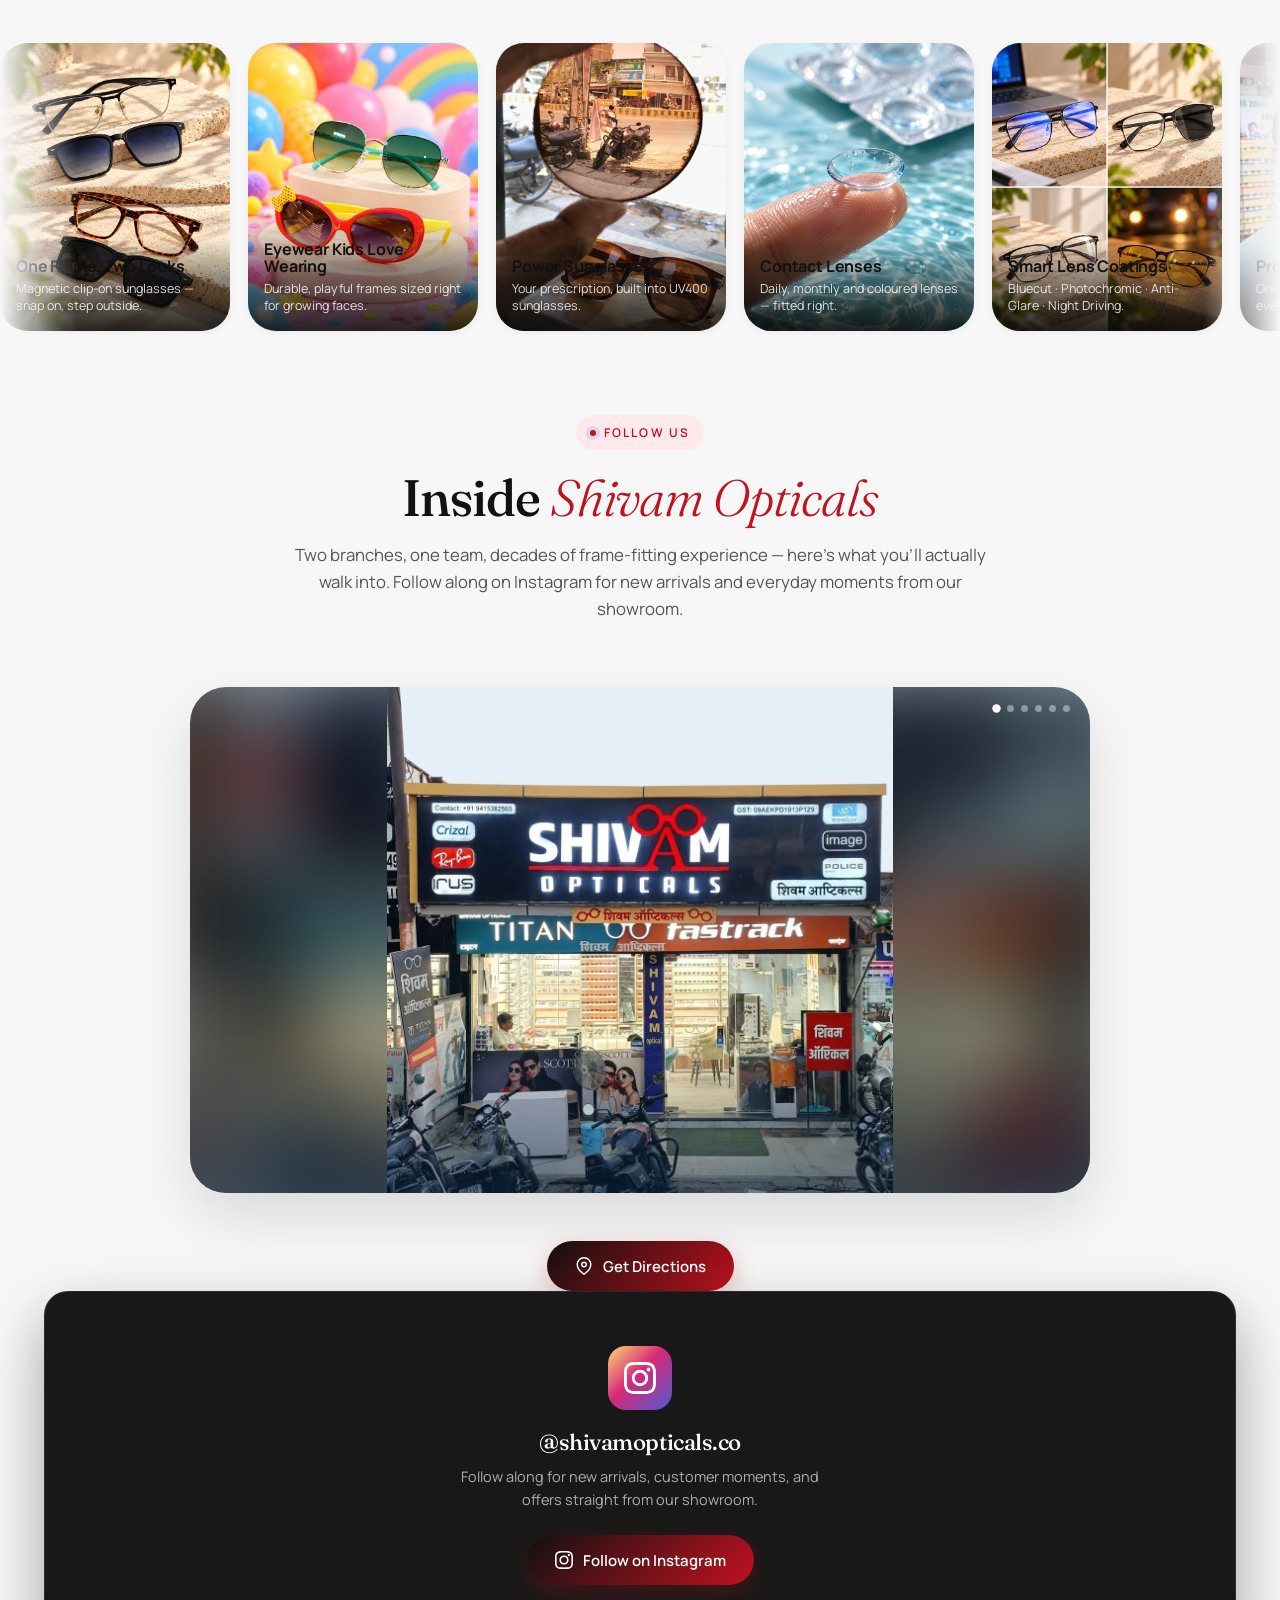
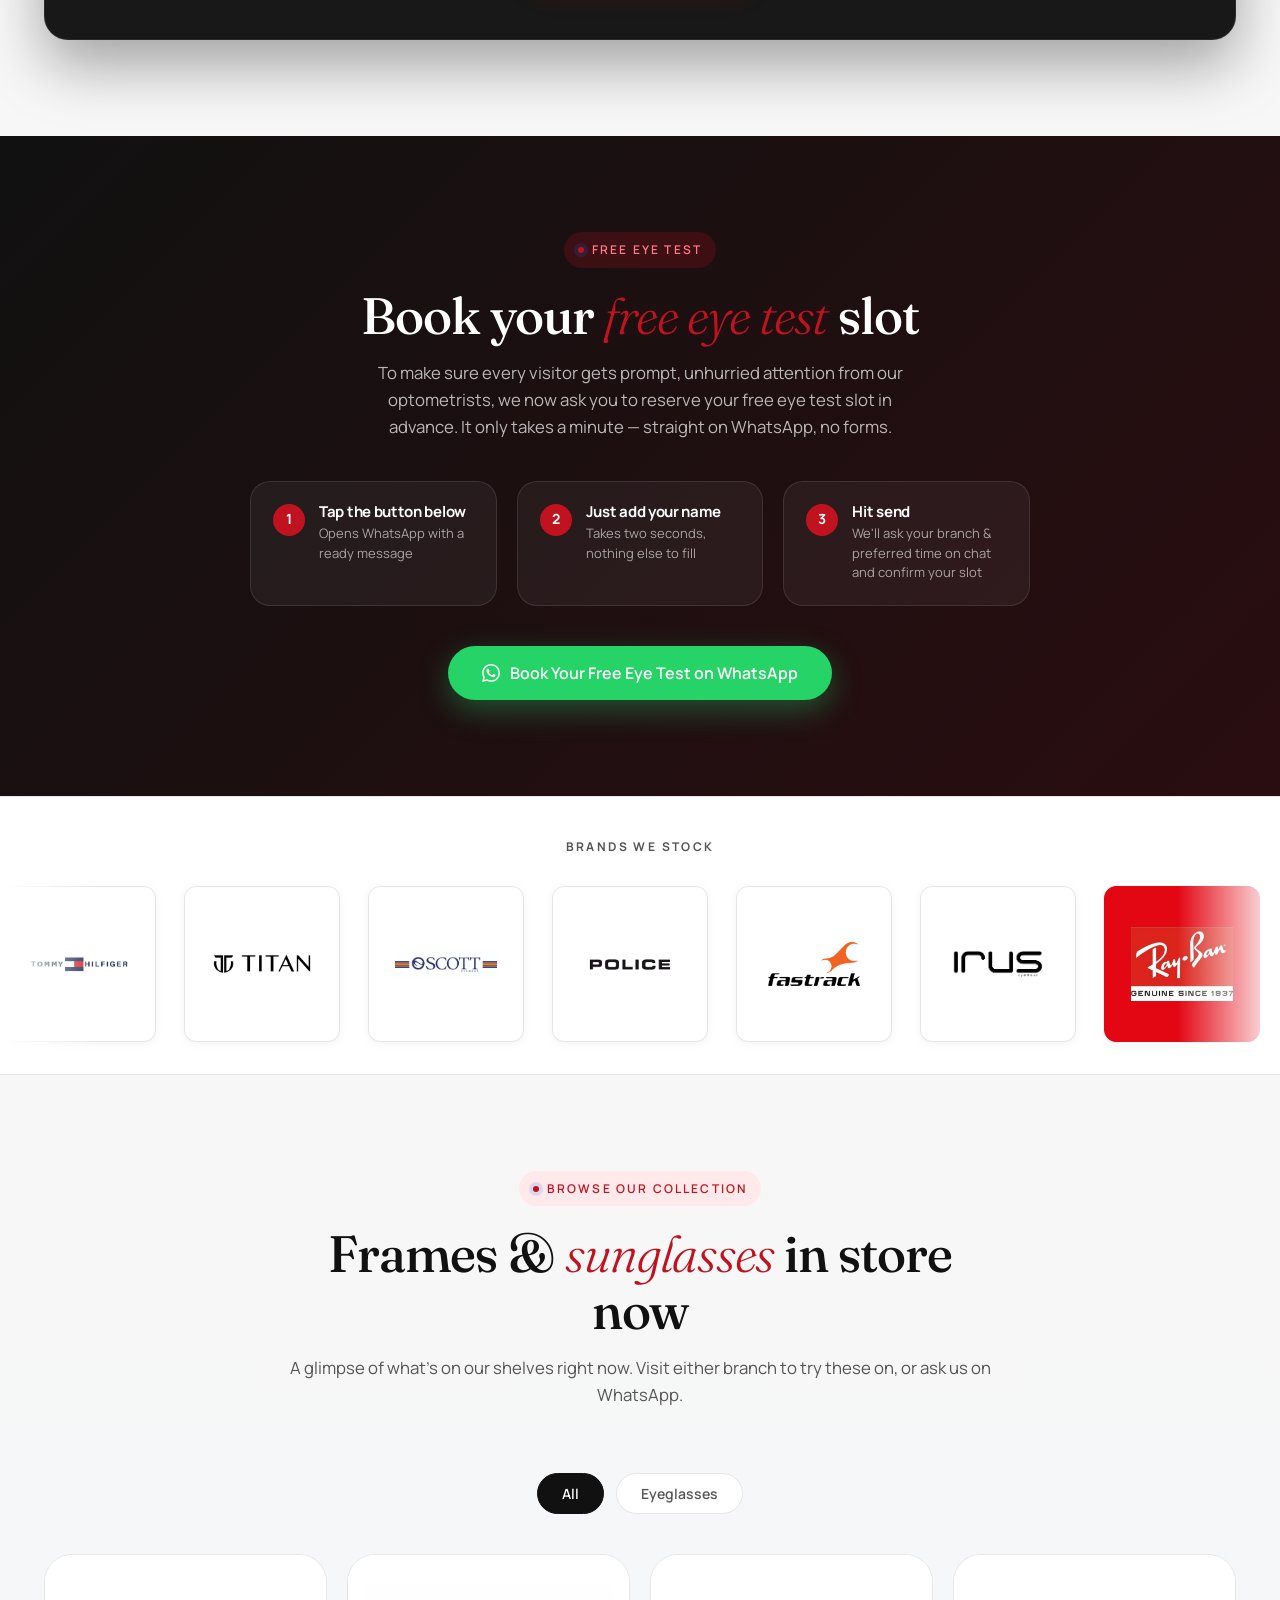
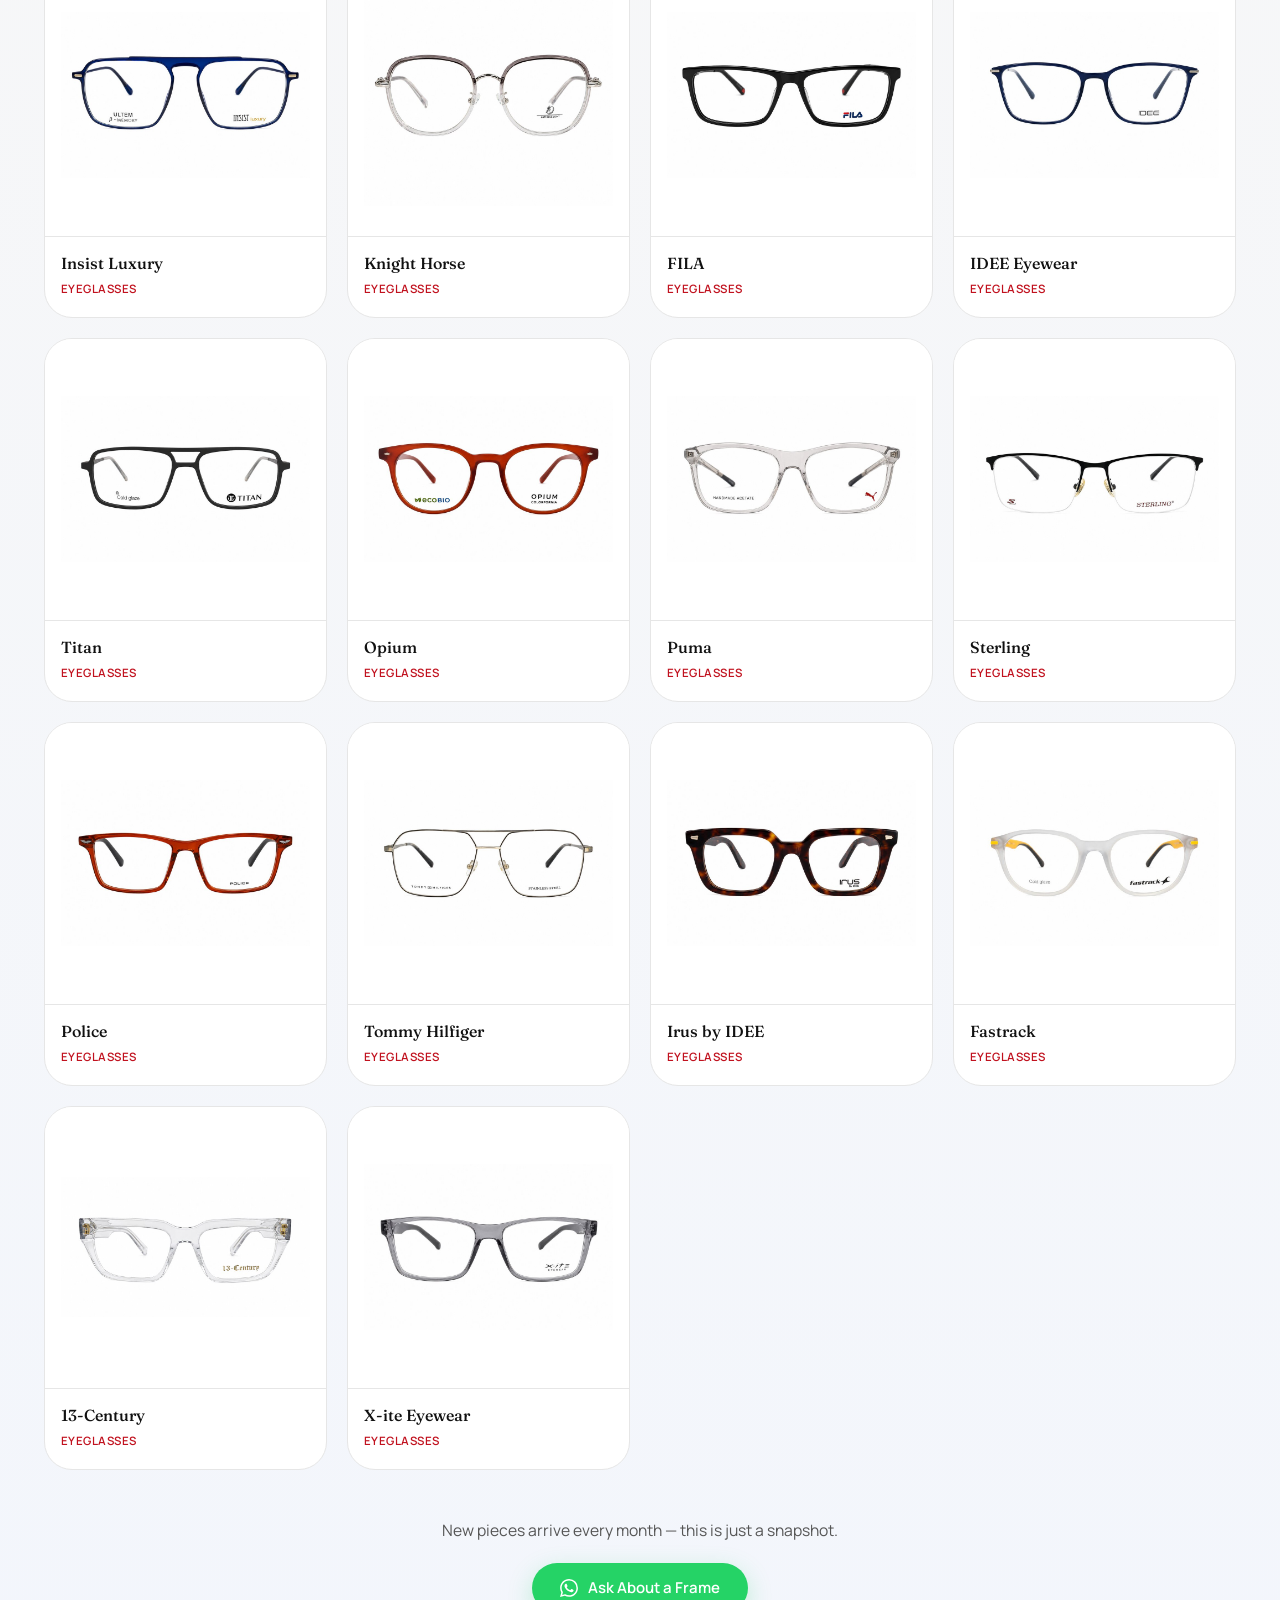
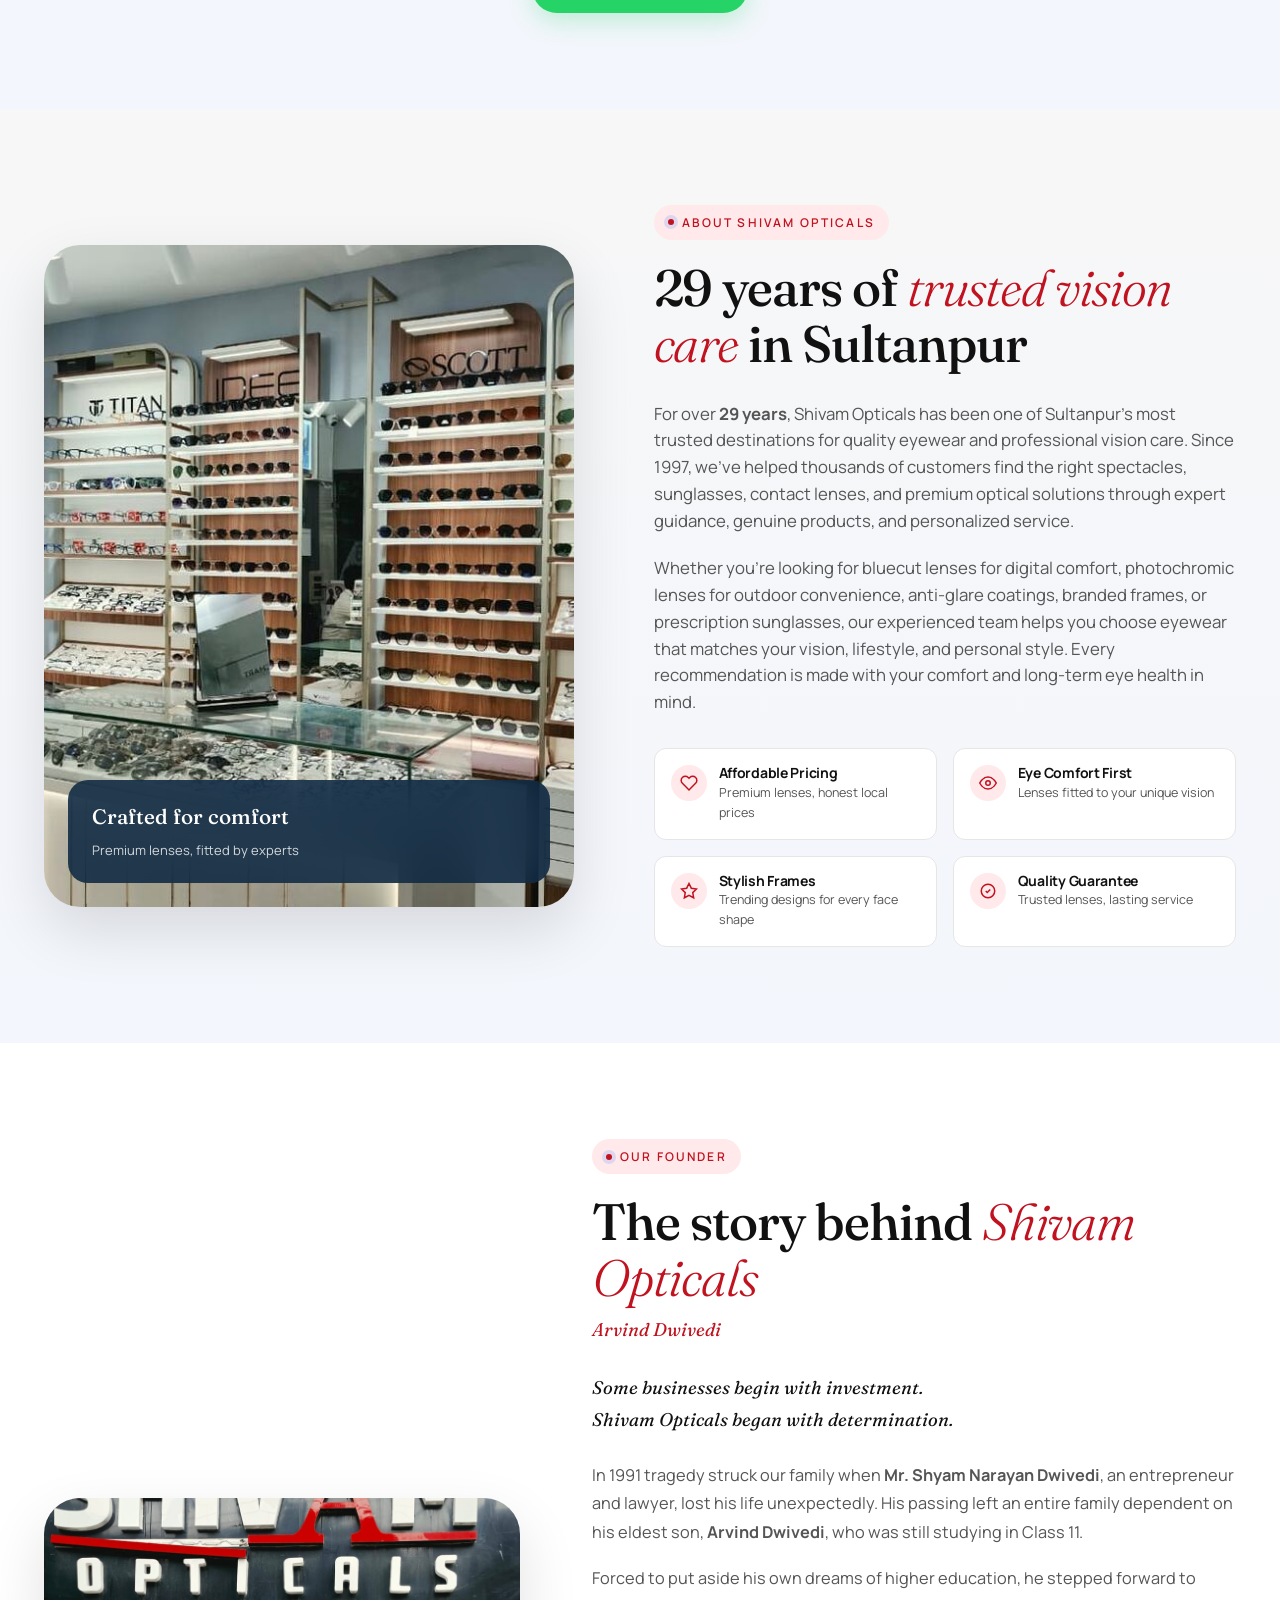
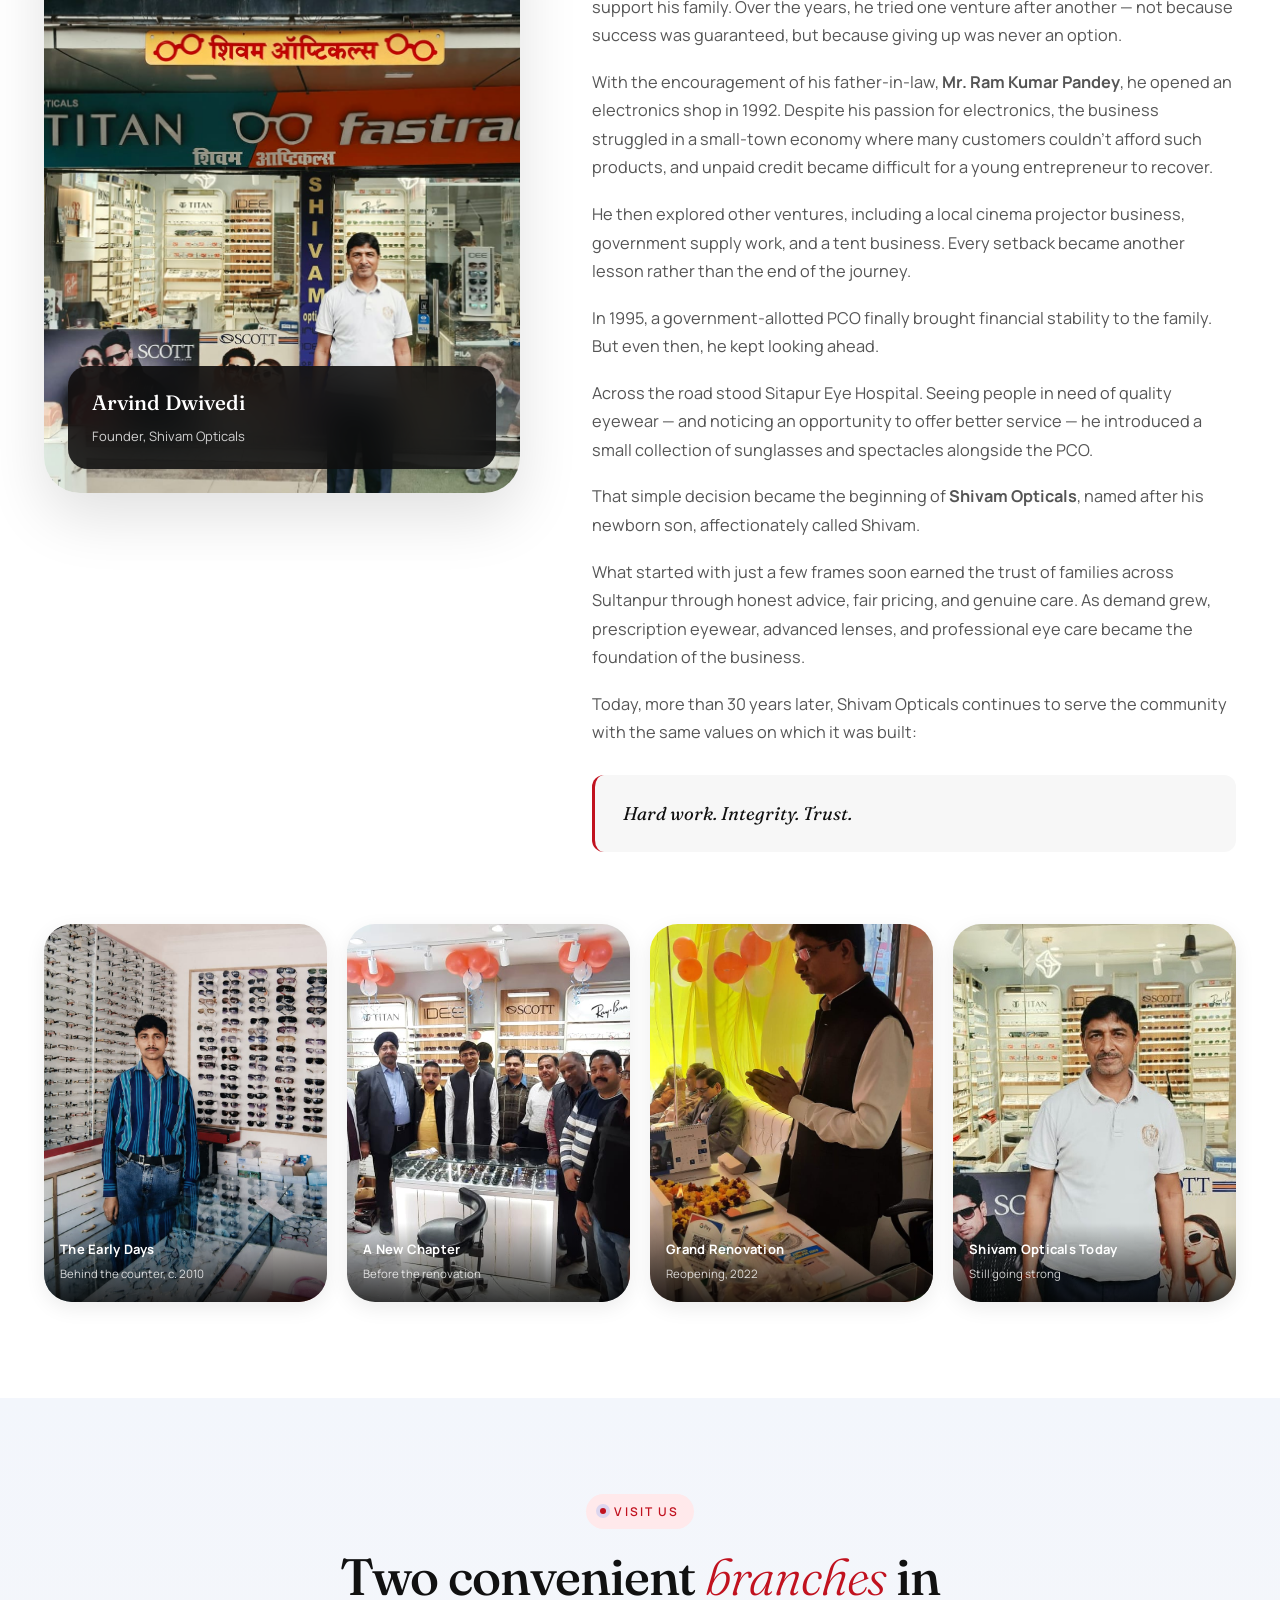
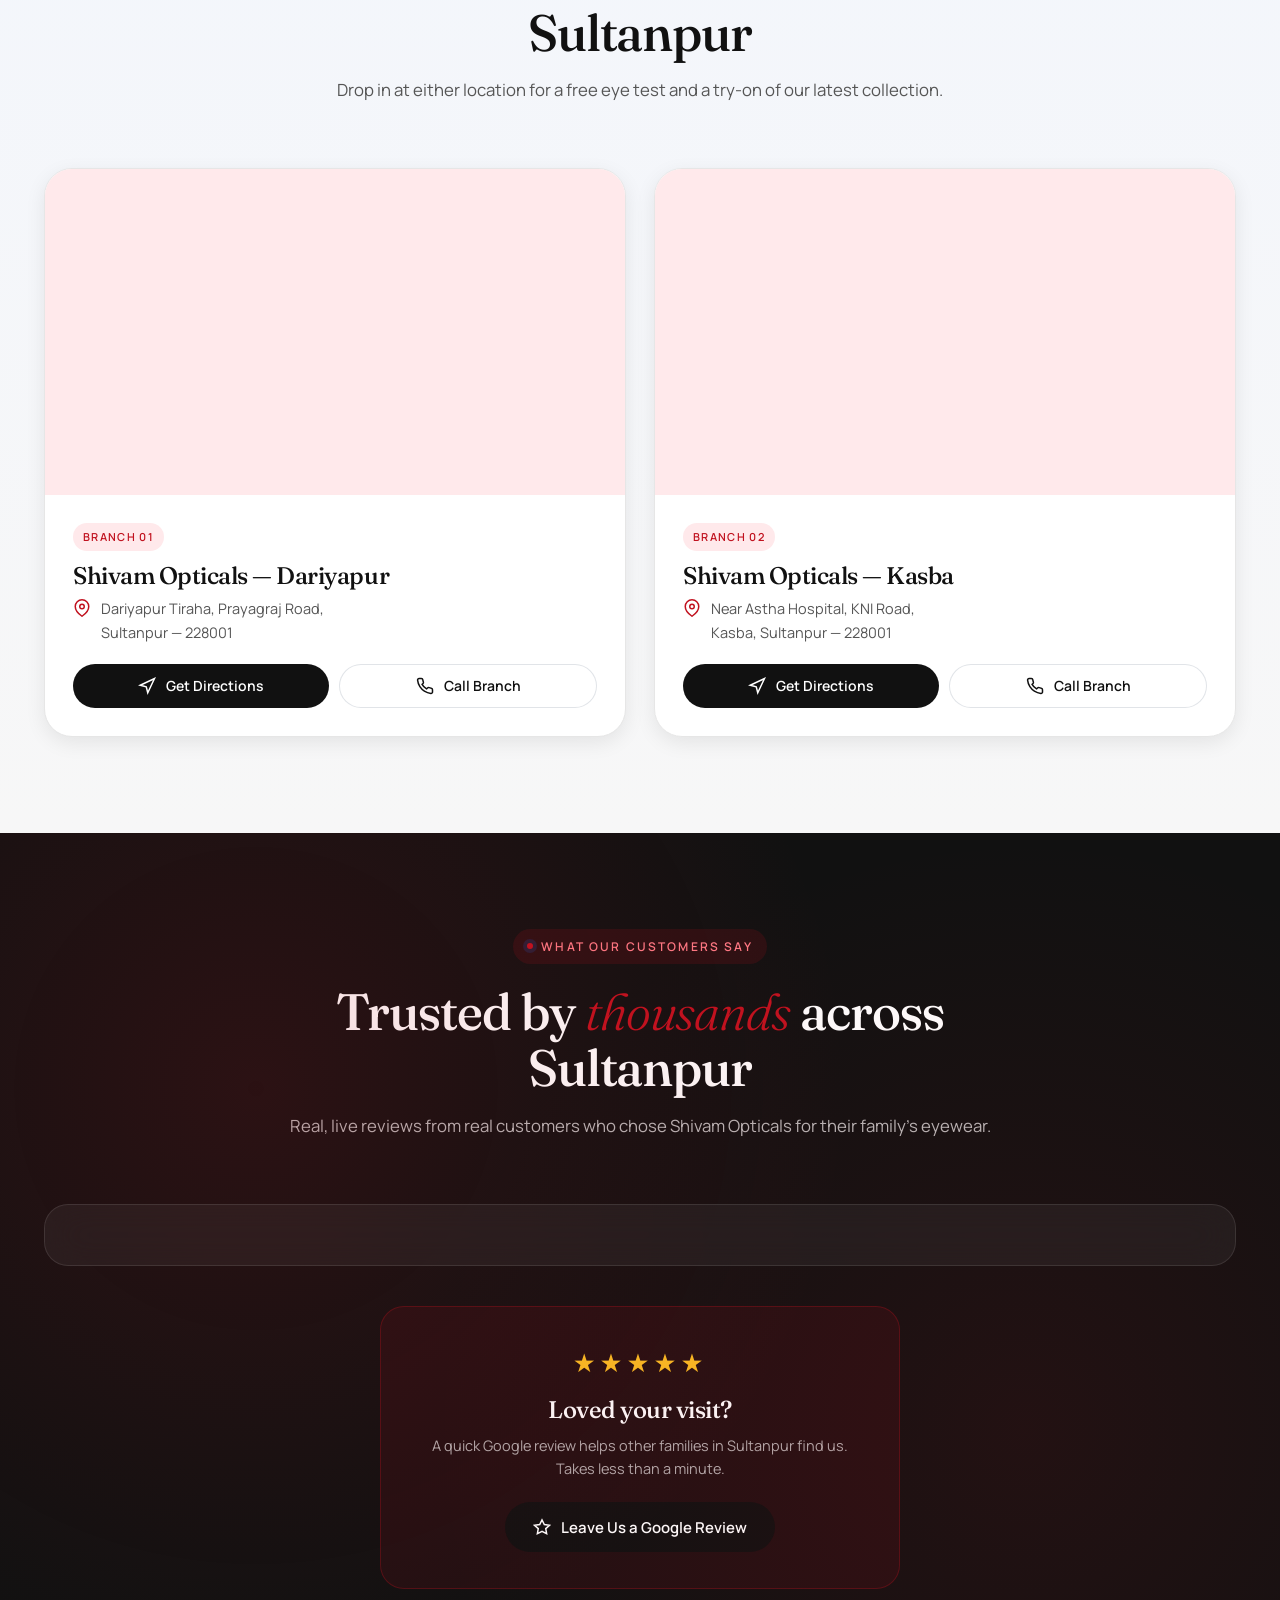
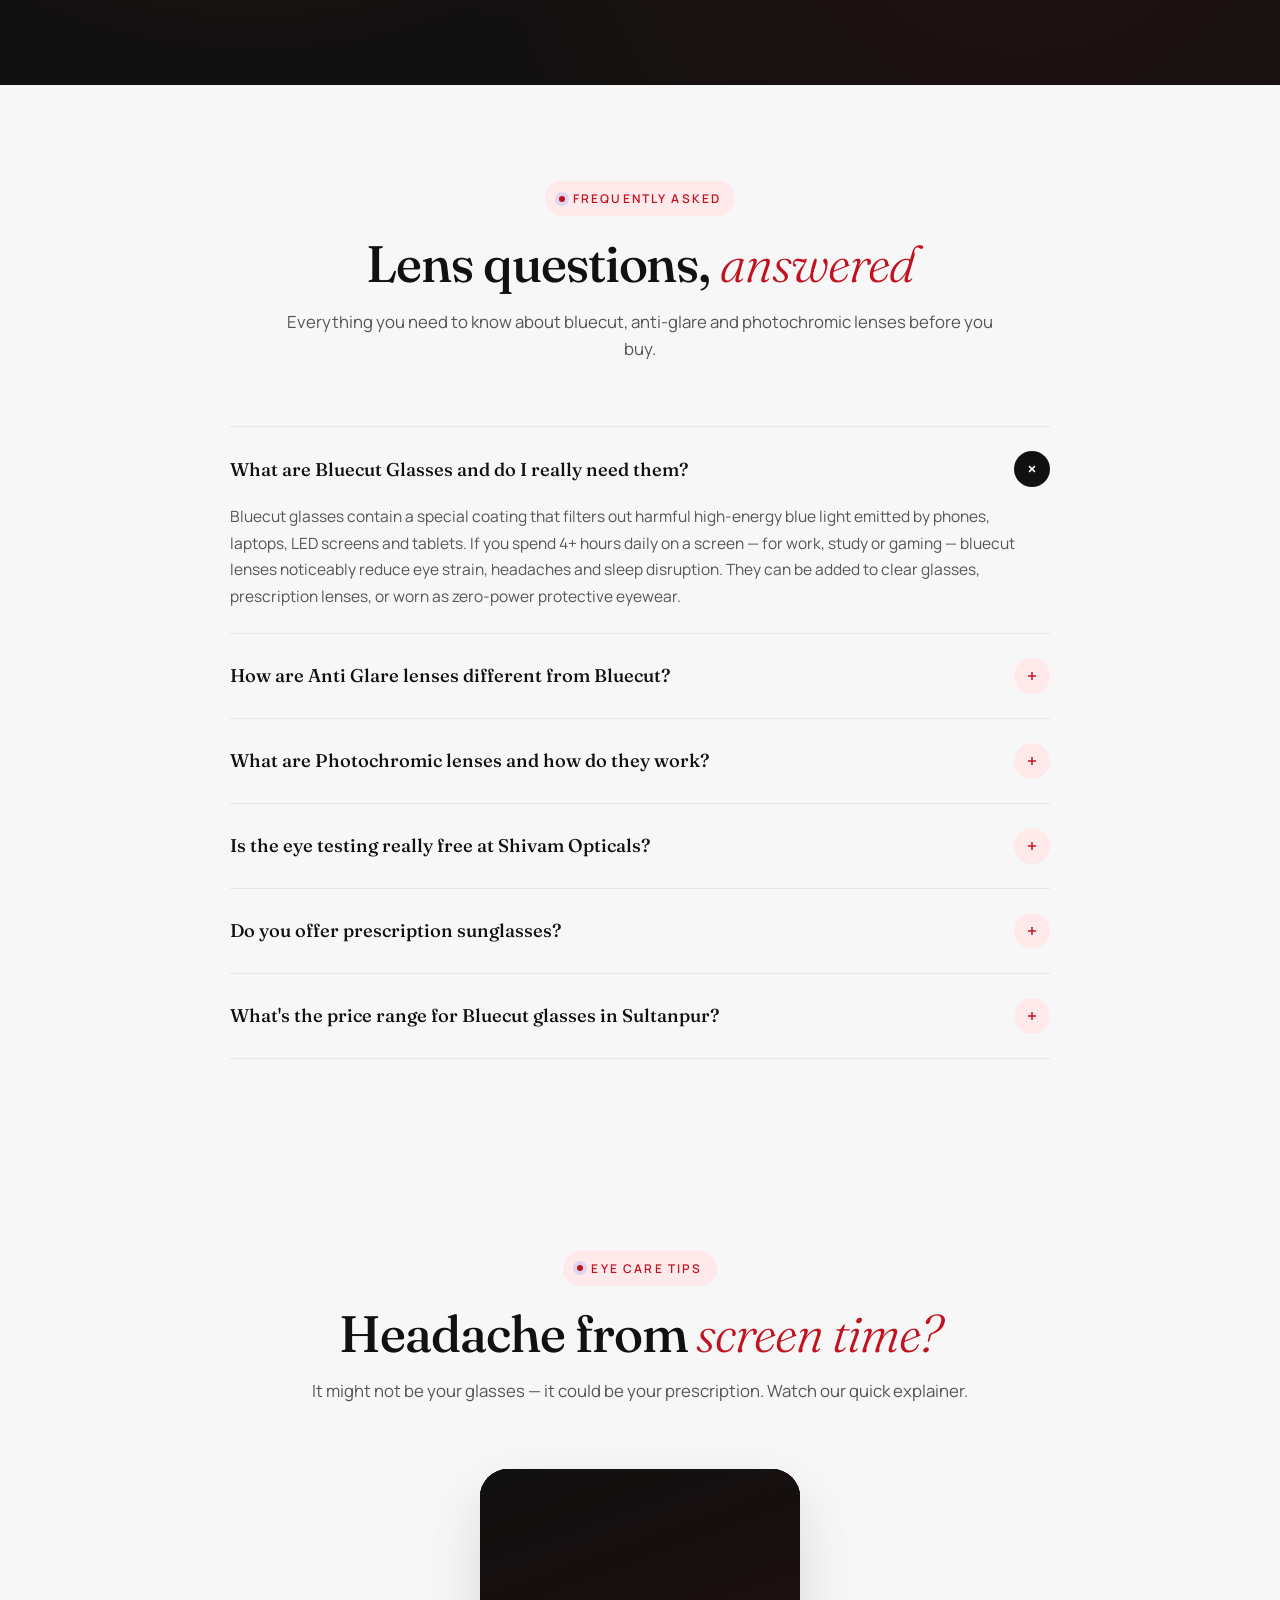
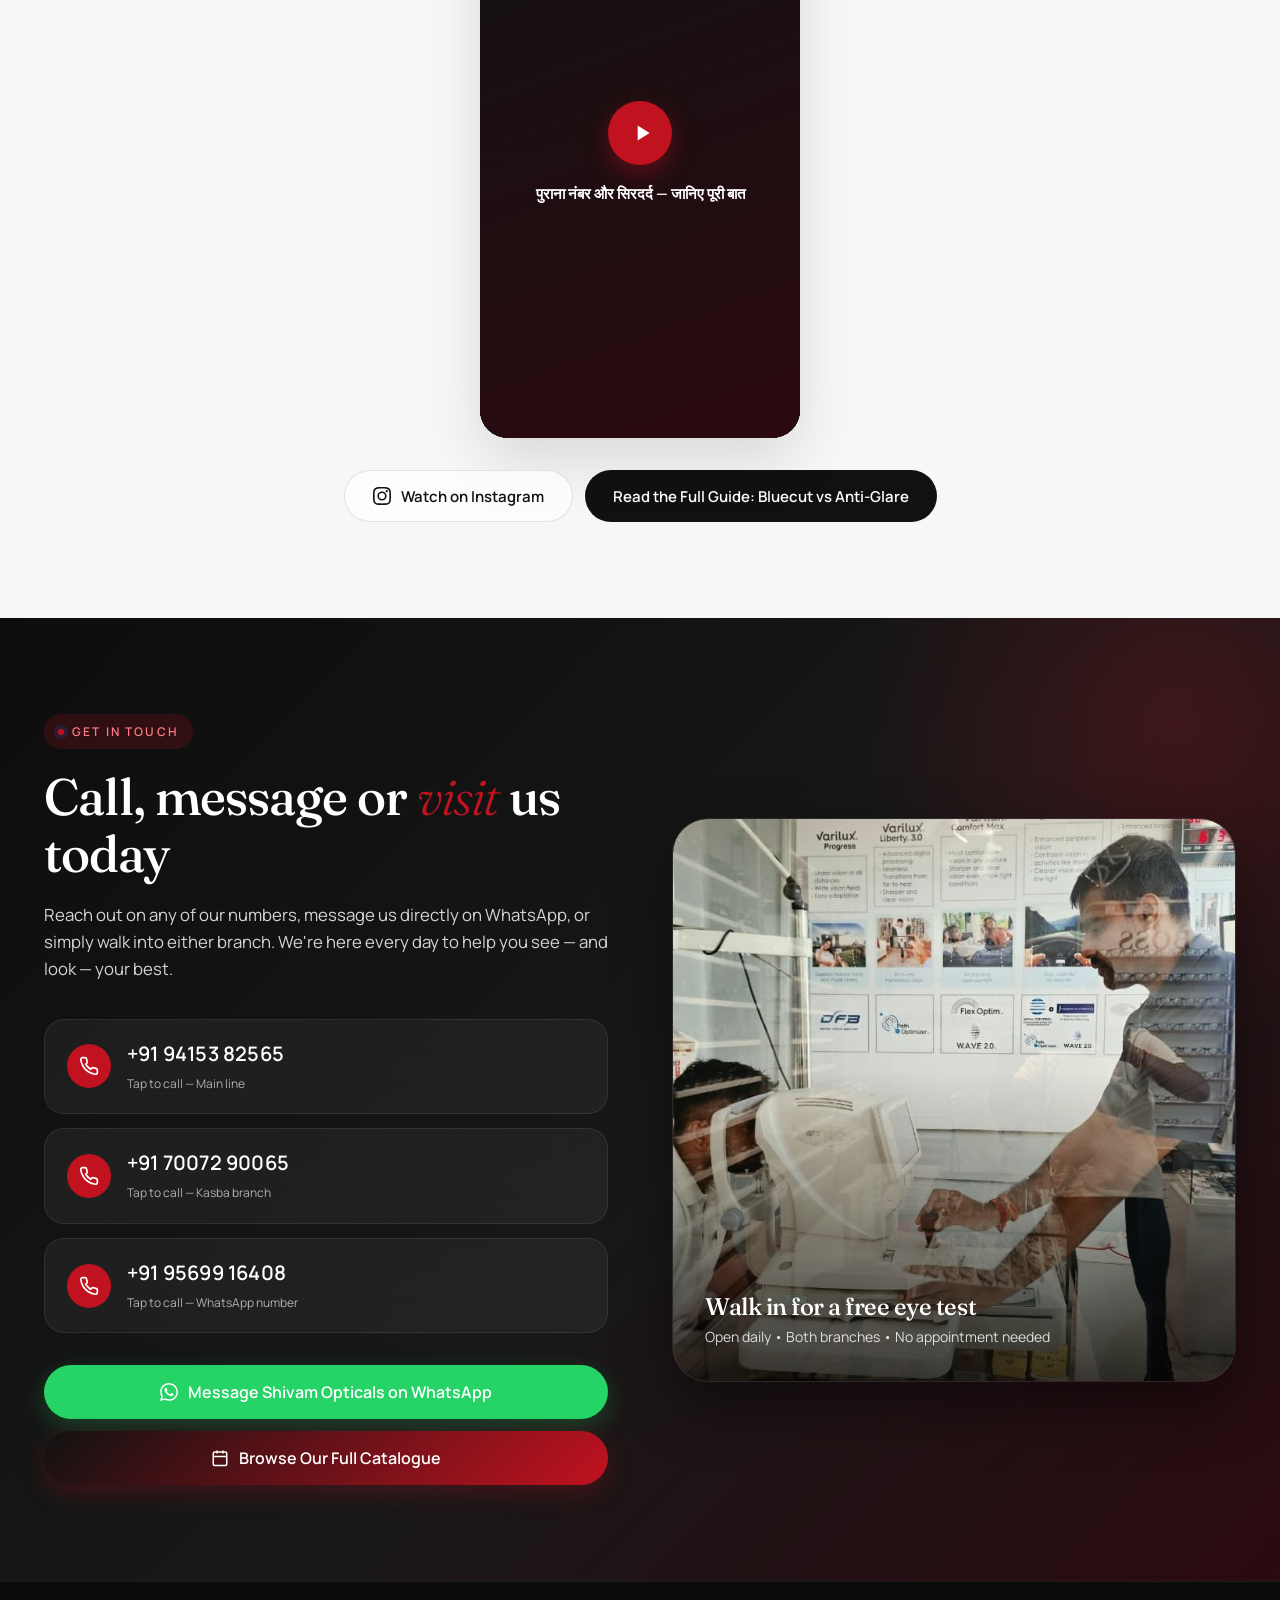
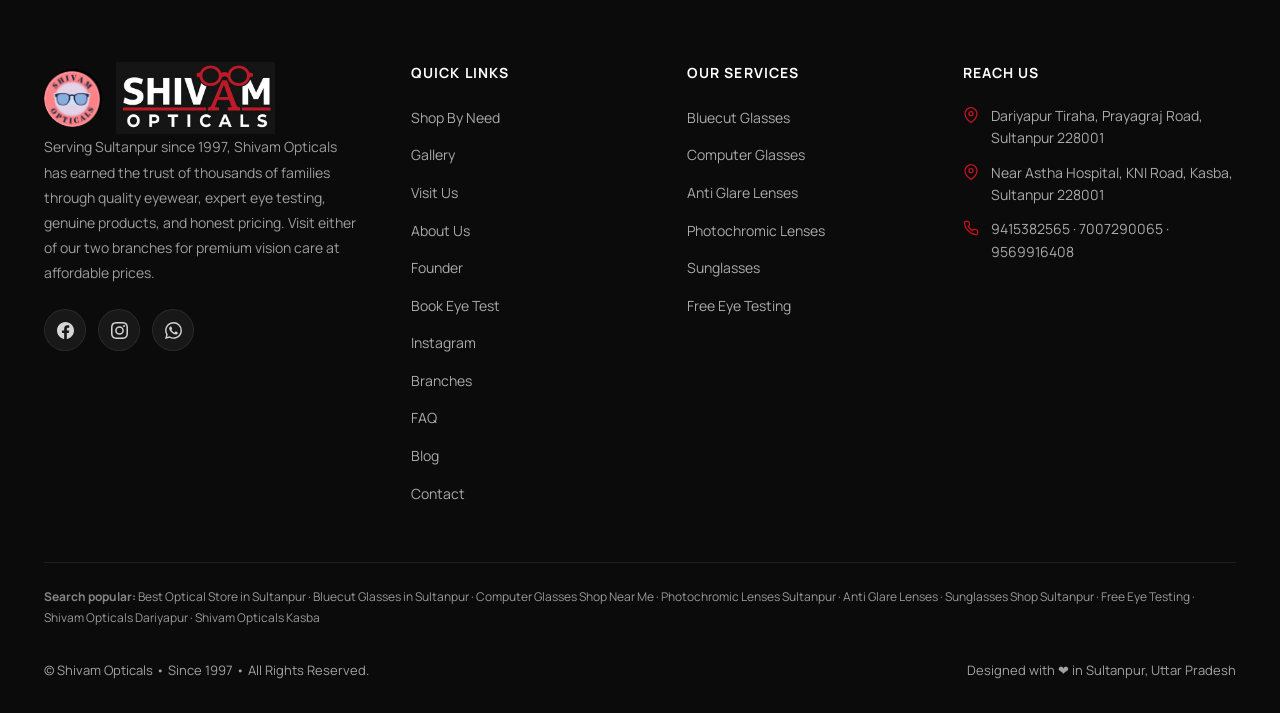
==== commit b09e3141: "heavy image compression" ====
--- a/index.html
+++ b/index.html
@@ -2024,8 +2024,8 @@
 ============================ -->
 <section class="hero" id="home">
   <div class="hero-visual">
-    <img id="heroSlideA" src="images/h-titan.jpg" alt="Titan Rimless eyewear" loading="eager" class="hero-slide-layer is-active" />
-    <img id="heroSlideB" src="images/h-irus.jpg" alt="IRUS eyewear" loading="lazy" class="hero-slide-layer" />
+    <img id="heroSlideA" src="images/h-titan.jpg" srcset="images/h-titan-mobile.jpg 960w, images/h-titan.jpg 1920w" sizes="100vw" alt="Titan Rimless eyewear" loading="eager" class="hero-slide-layer is-active" />
+    <img id="heroSlideB" src="images/h-irus.jpg" srcset="images/h-irus-mobile.jpg 960w, images/h-irus.jpg 1920w" sizes="100vw" alt="IRUS eyewear" loading="lazy" class="hero-slide-layer" />
     <button class="slide-nav slide-nav-prev" id="heroPrev" aria-label="Previous slide">
       <svg viewBox="0 0 24 24" fill="none" stroke="currentColor" stroke-width="2.5"><path d="M15 18l-6-6 6-6"/></svg>
     </button>
@@ -3035,13 +3035,13 @@
   // Two <img> layers are swapped back and forth (same pattern as "Visit Us" below).
   (function() {
     const slides = [
-      { src: 'images/h-titan.jpg',      alt: 'Titan Rimless eyewear' },
-      { src: 'images/h-irus.jpg',       alt: 'IRUS — Buy 1 Get 1 Free' },
-      { src: 'images/h-rayban.jpg',     alt: 'Ray-Ban Aviator sunglasses' },
-      { src: 'images/h-puma.jpg',       alt: 'PUMA sports eyewear' },
-      { src: 'images/h-clipon.jpg',     alt: 'Clip-on sunglasses' },
-      { src: 'images/h-colorlens.jpg',  alt: 'Colored contact lenses' },
-      { src: 'images/h-transitions.jpg',alt: 'Essilor Transitions lenses' }
+      { src: 'images/h-titan.jpg',      srcset: 'images/h-titan-mobile.jpg 960w, images/h-titan.jpg 1920w',           alt: 'Titan Rimless eyewear' },
+      { src: 'images/h-irus.jpg',       srcset: 'images/h-irus-mobile.jpg 960w, images/h-irus.jpg 1920w',             alt: 'IRUS — Buy 1 Get 1 Free' },
+      { src: 'images/h-rayban.jpg',     srcset: 'images/h-rayban-mobile.jpg 960w, images/h-rayban.jpg 1920w',         alt: 'Ray-Ban Aviator sunglasses' },
+      { src: 'images/h-puma.jpg',       srcset: 'images/h-puma-mobile.jpg 960w, images/h-puma.jpg 1920w',             alt: 'PUMA sports eyewear' },
+      { src: 'images/h-clipon.jpg',     srcset: 'images/h-clipon-mobile.jpg 960w, images/h-clipon.jpg 1920w',         alt: 'Clip-on sunglasses' },
+      { src: 'images/h-colorlens.jpg',  srcset: 'images/h-colorlens-mobile.jpg 960w, images/h-colorlens.jpg 1920w',   alt: 'Colored contact lenses' },
+      { src: 'images/h-transitions.jpg',srcset: 'images/h-transitions-mobile.jpg 960w, images/h-transitions.jpg 1920w', alt: 'Essilor Transitions lenses' }
     ];
 
     const imgA = document.getElementById('heroSlideA');
@@ -3063,6 +3063,7 @@
       const outgoing = showingA ? imgA : imgB;
 
       incoming.src = nextSlide.src;
+      incoming.srcset = nextSlide.srcset;
       incoming.alt = nextSlide.alt;
 
       requestAnimationFrame(() => {
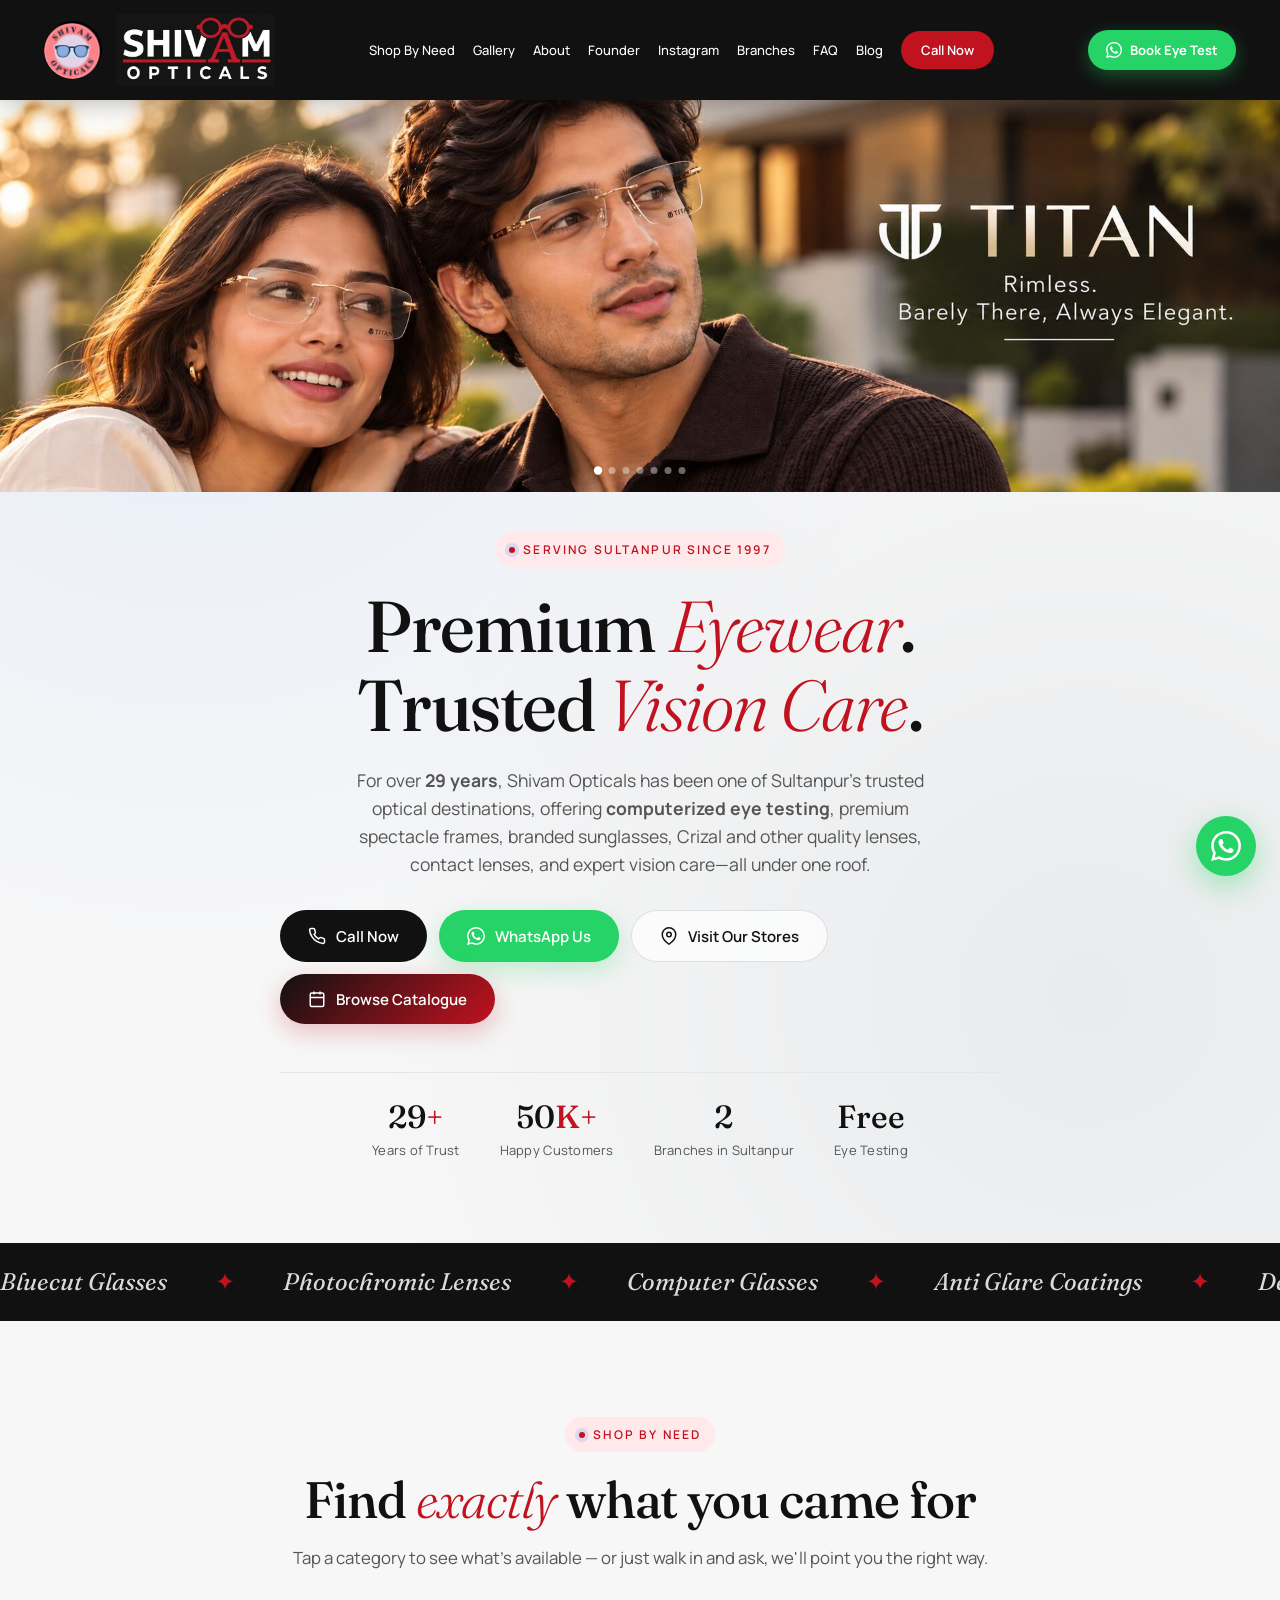
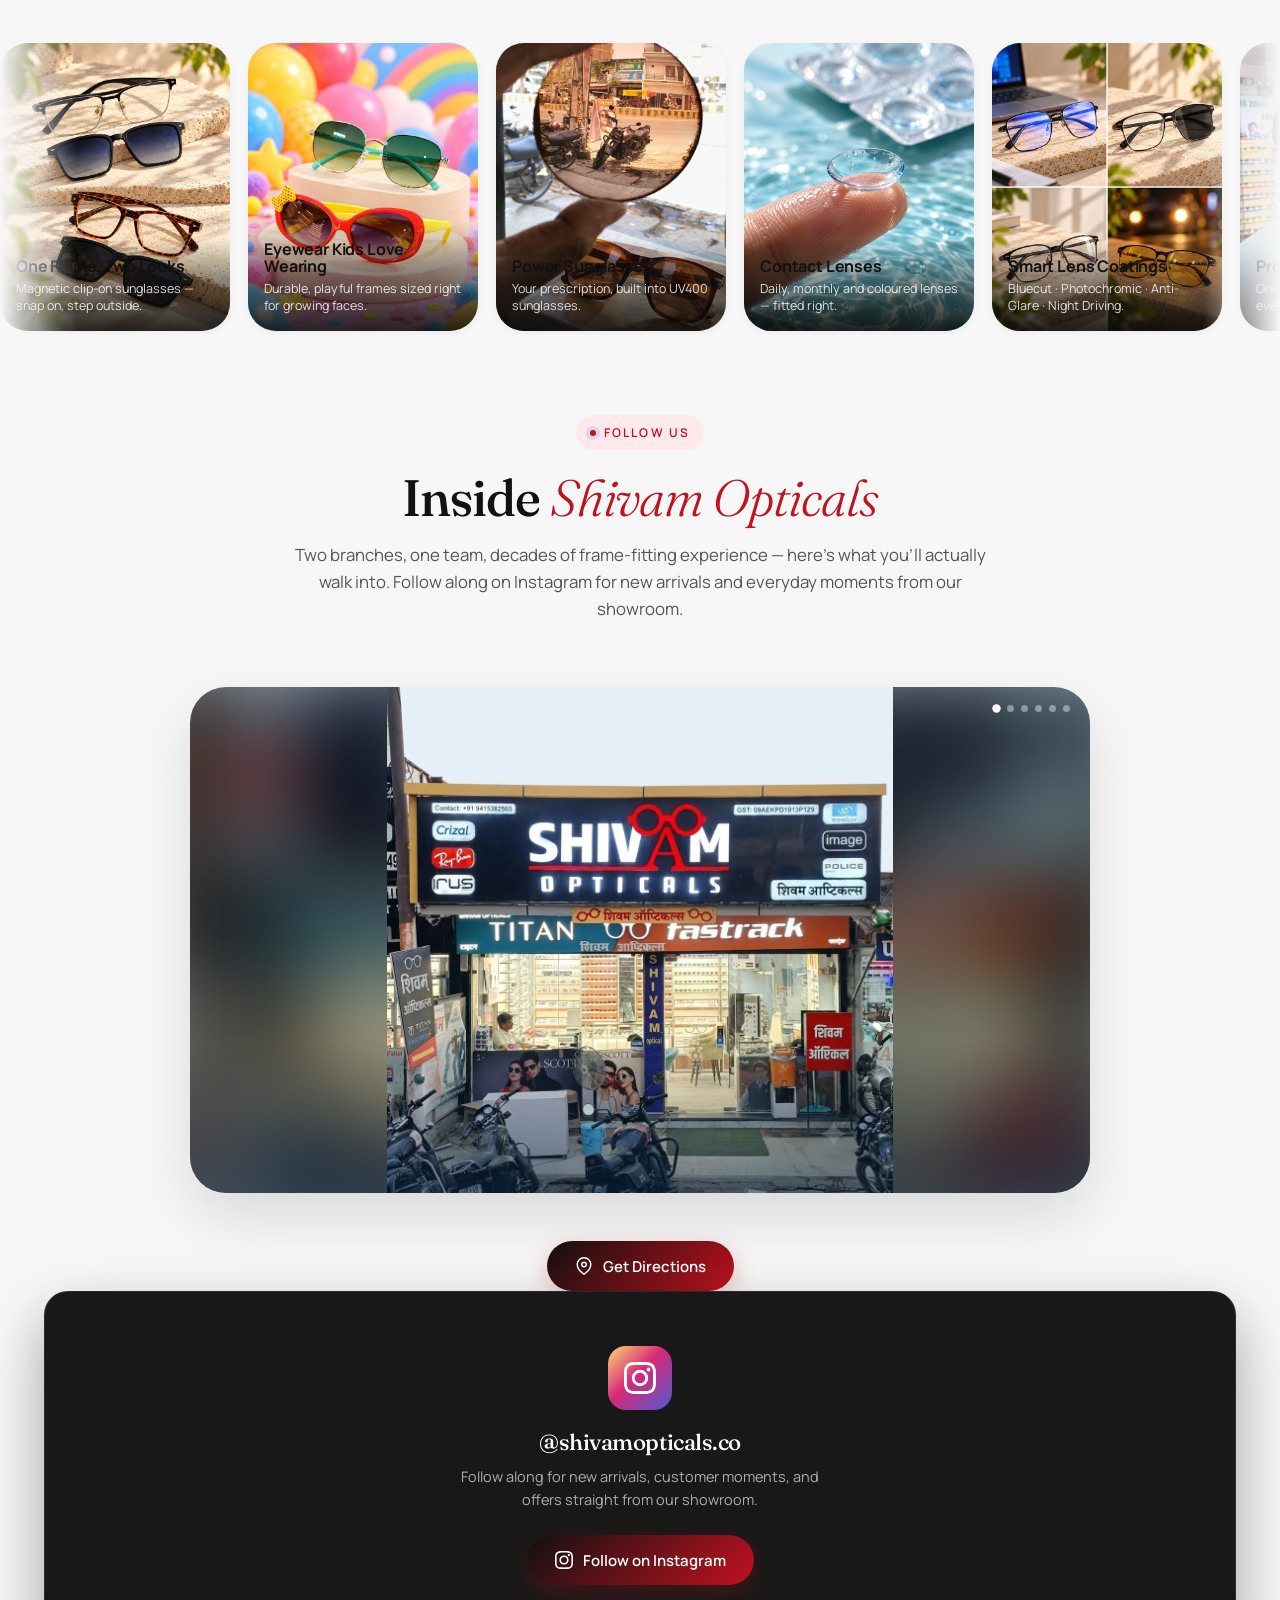
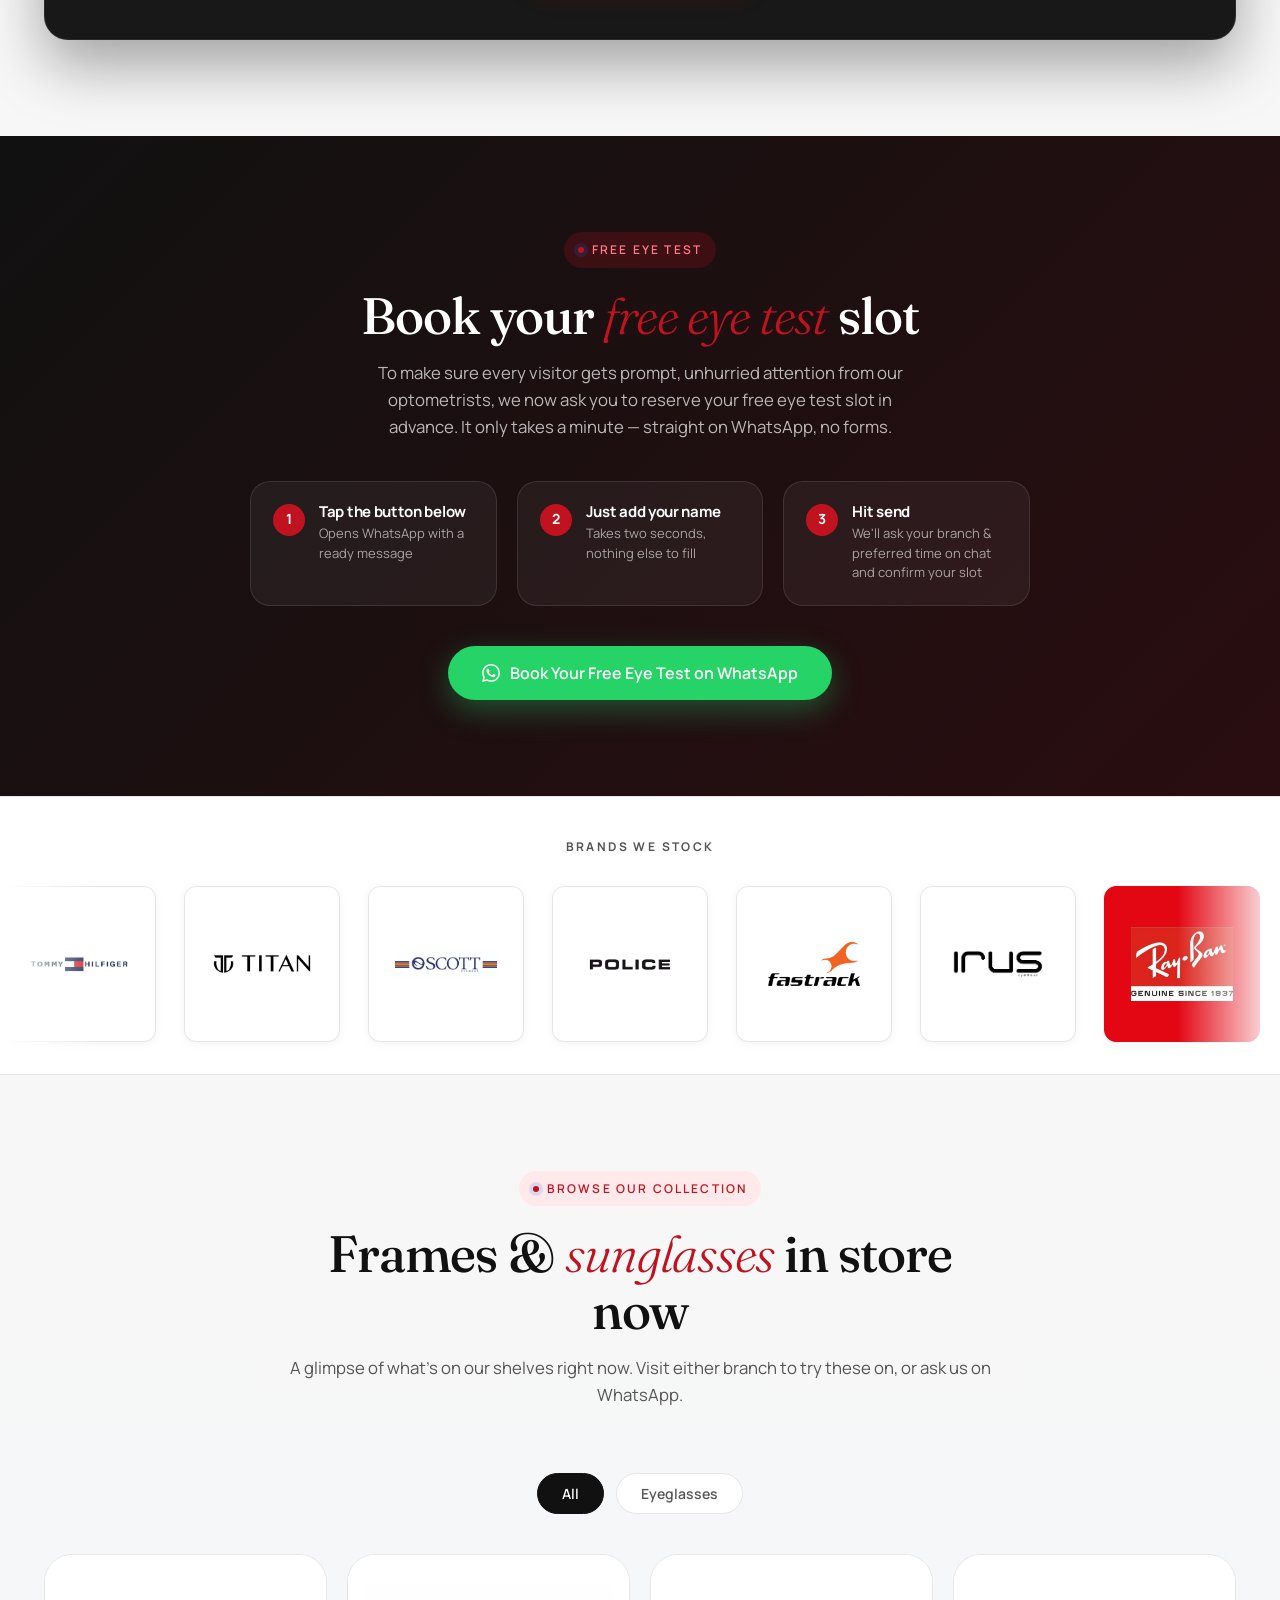
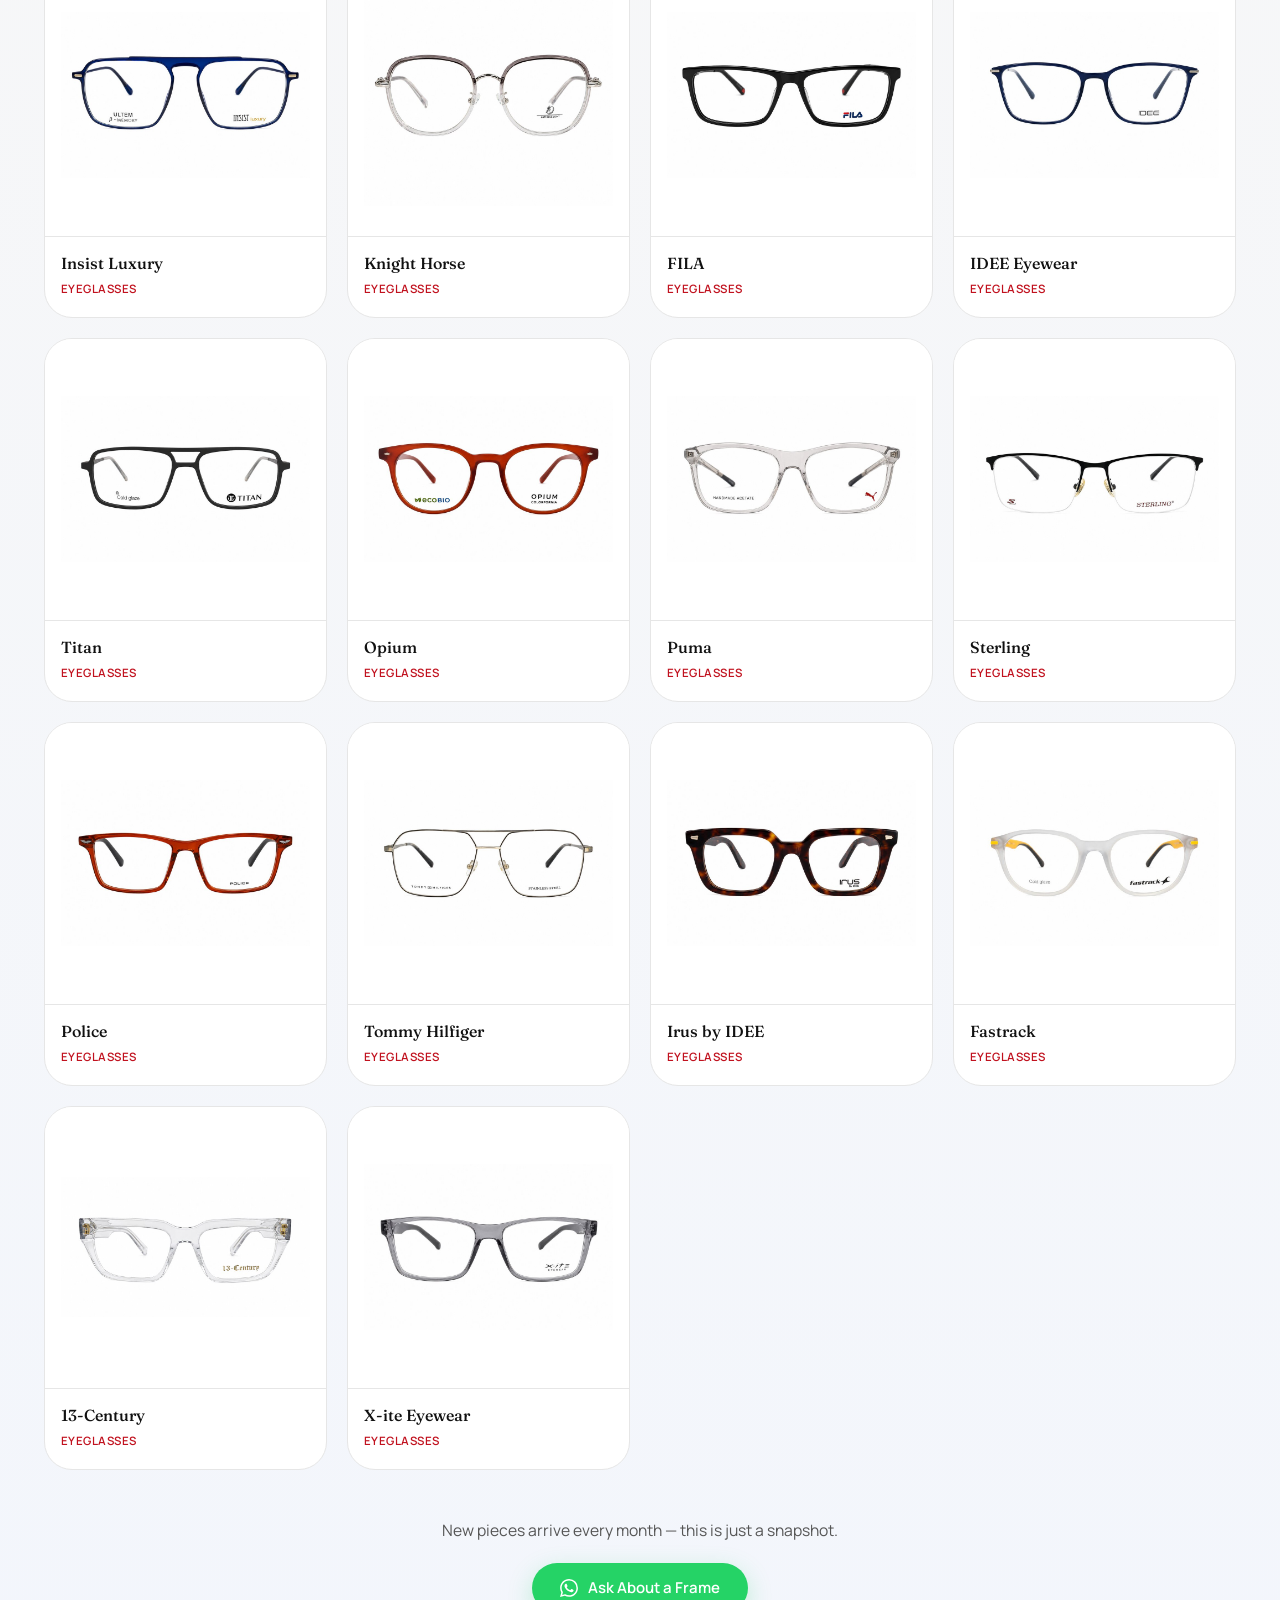
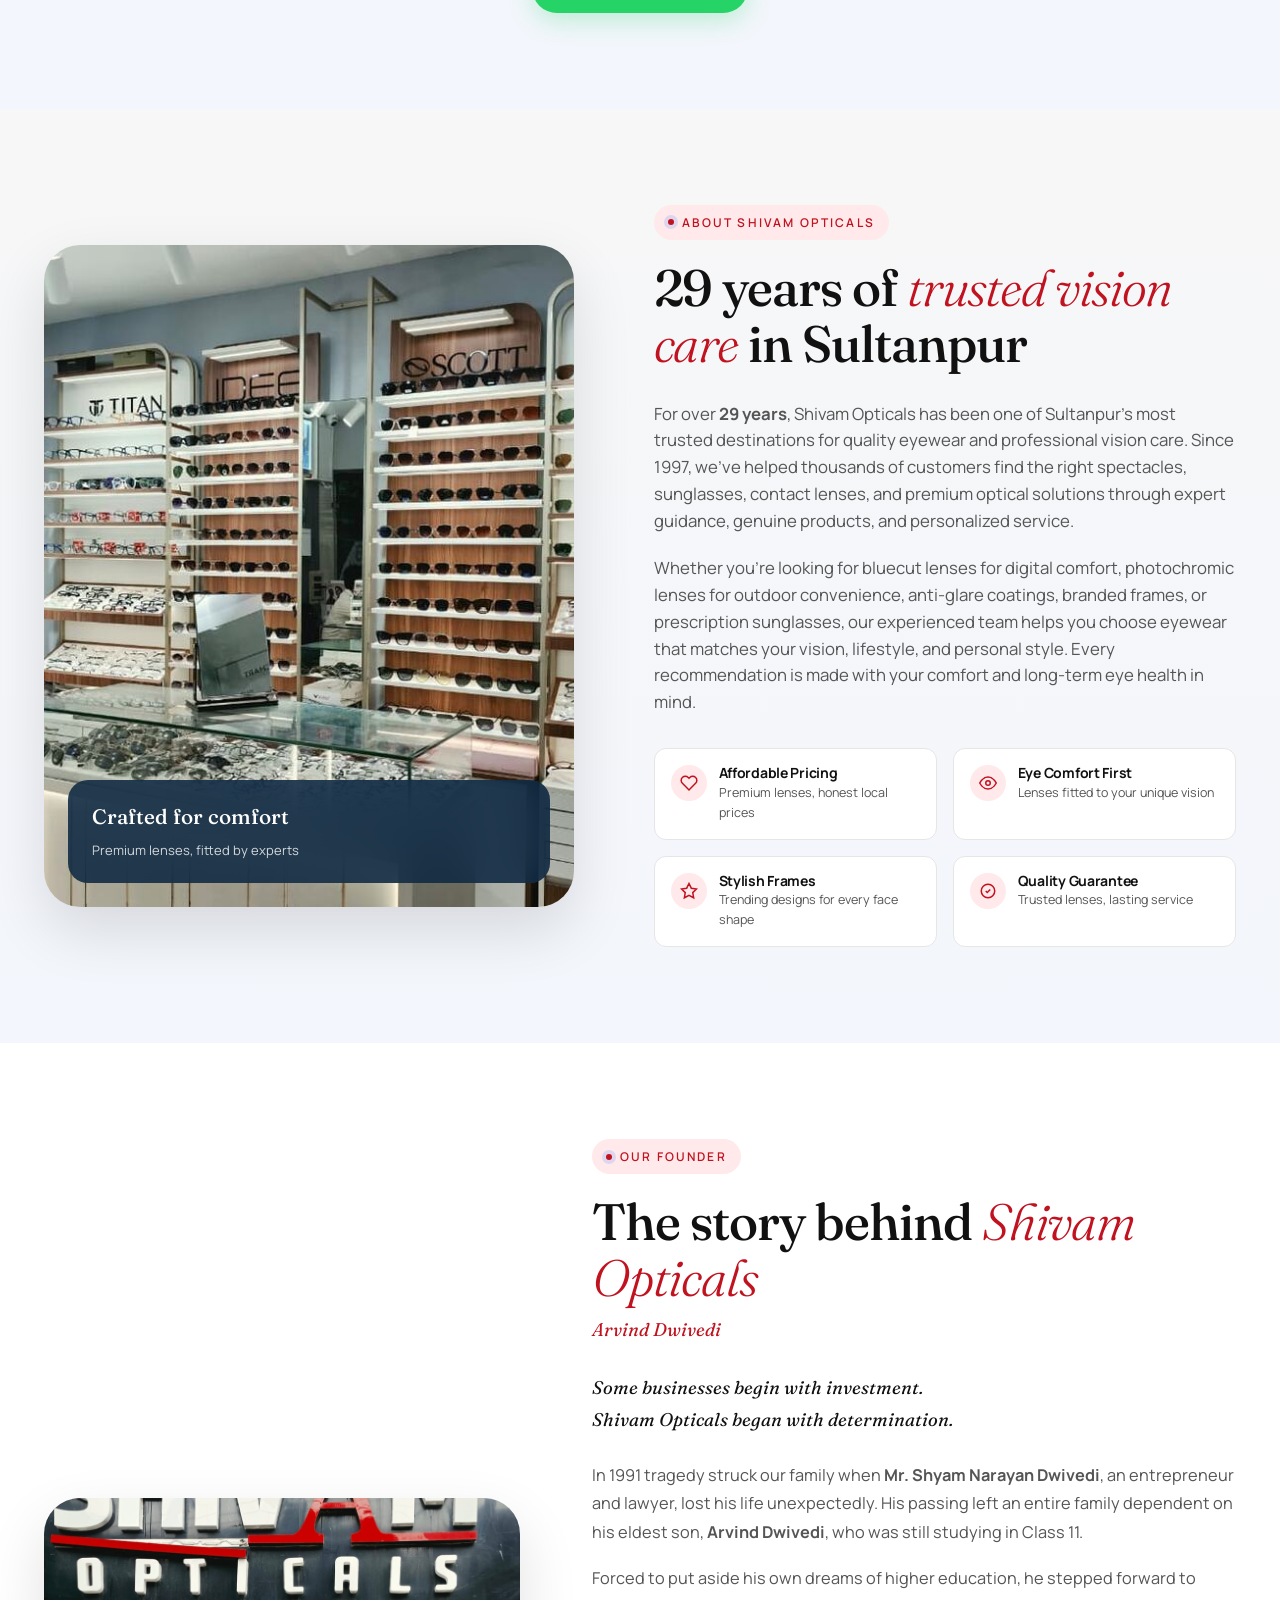
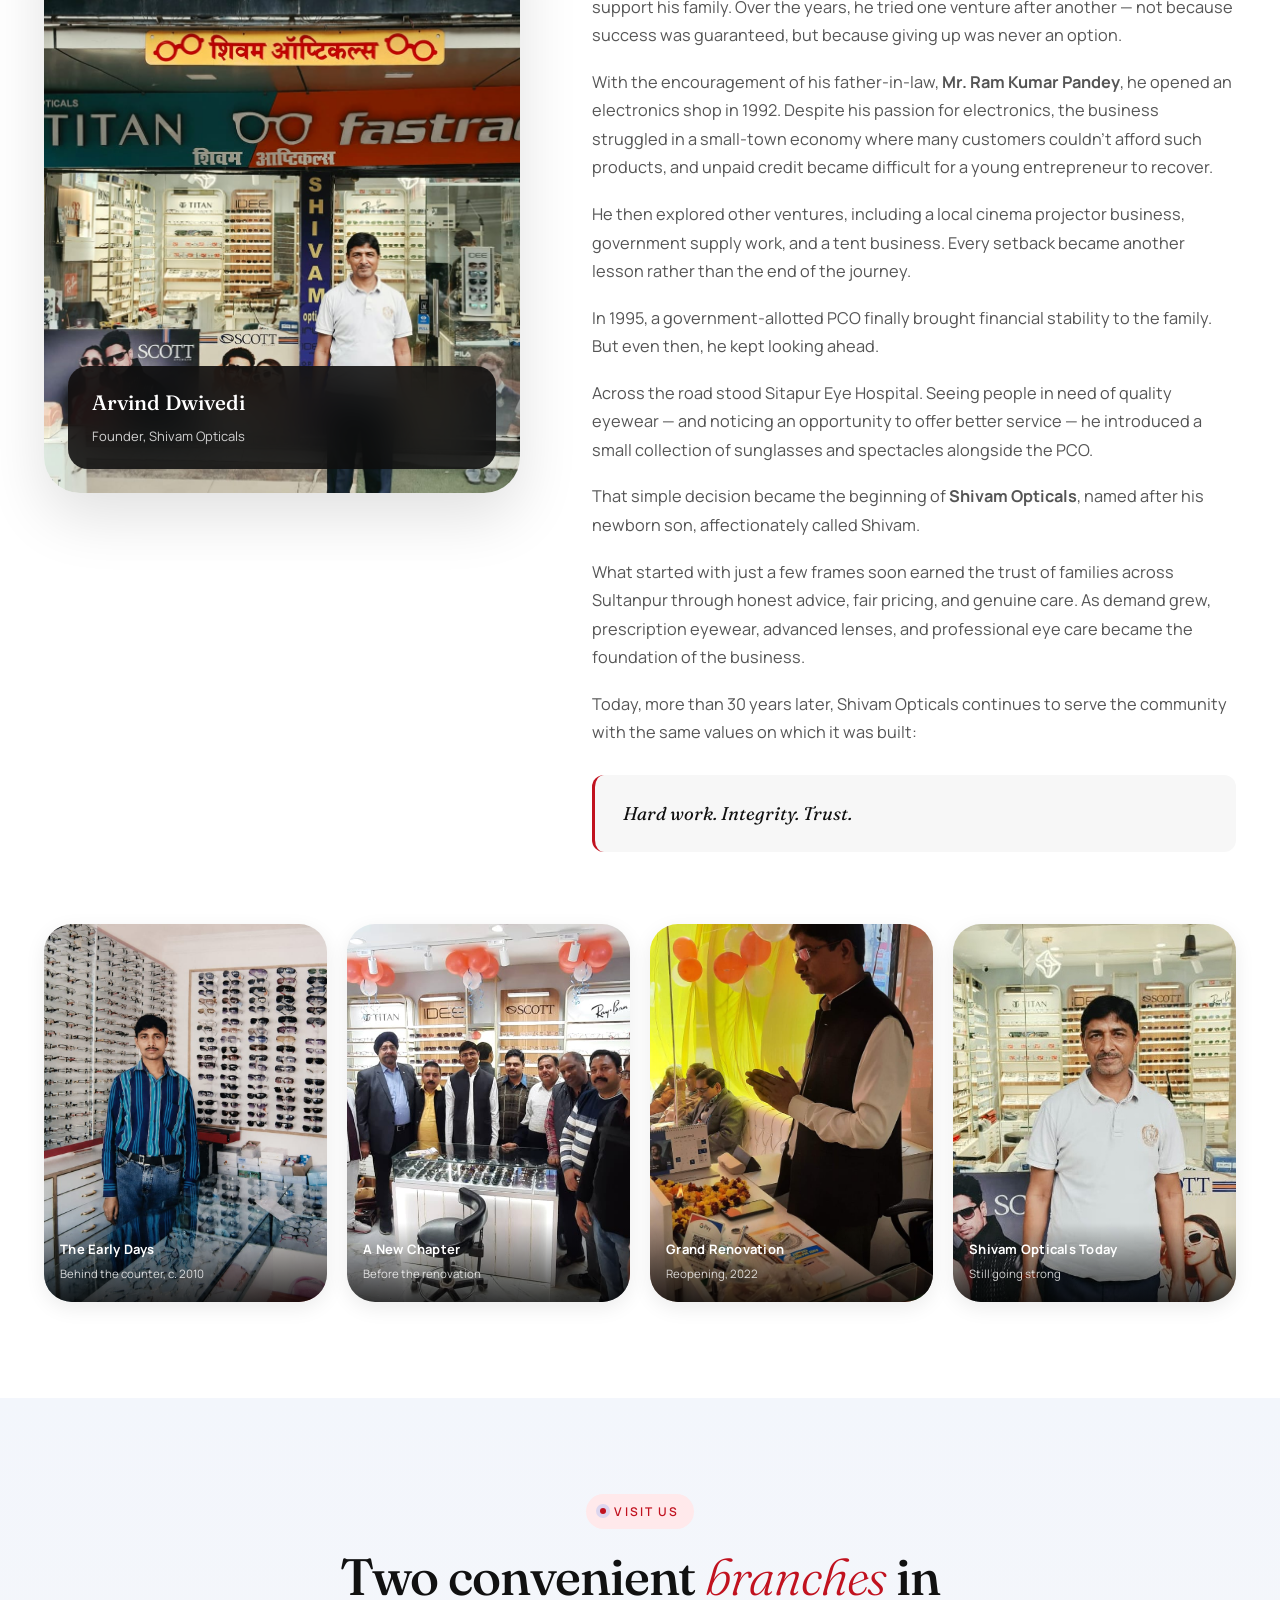
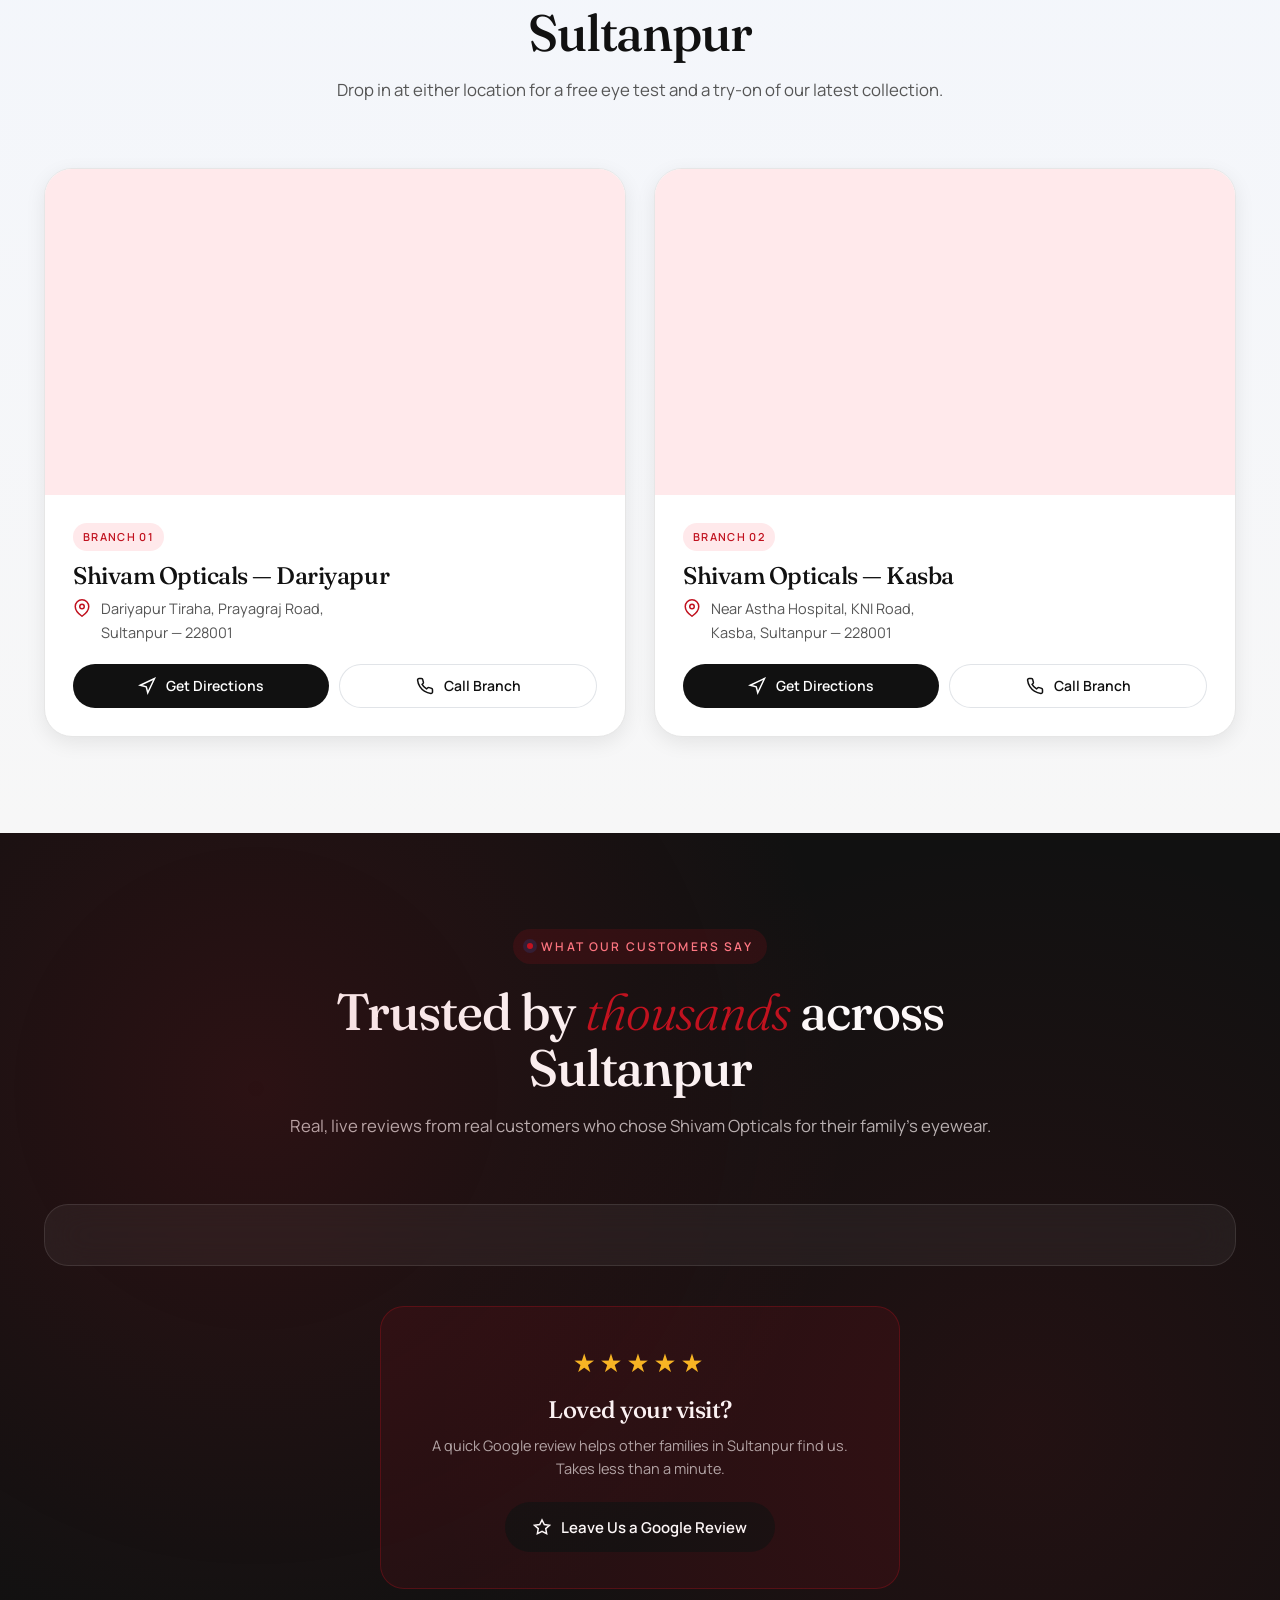
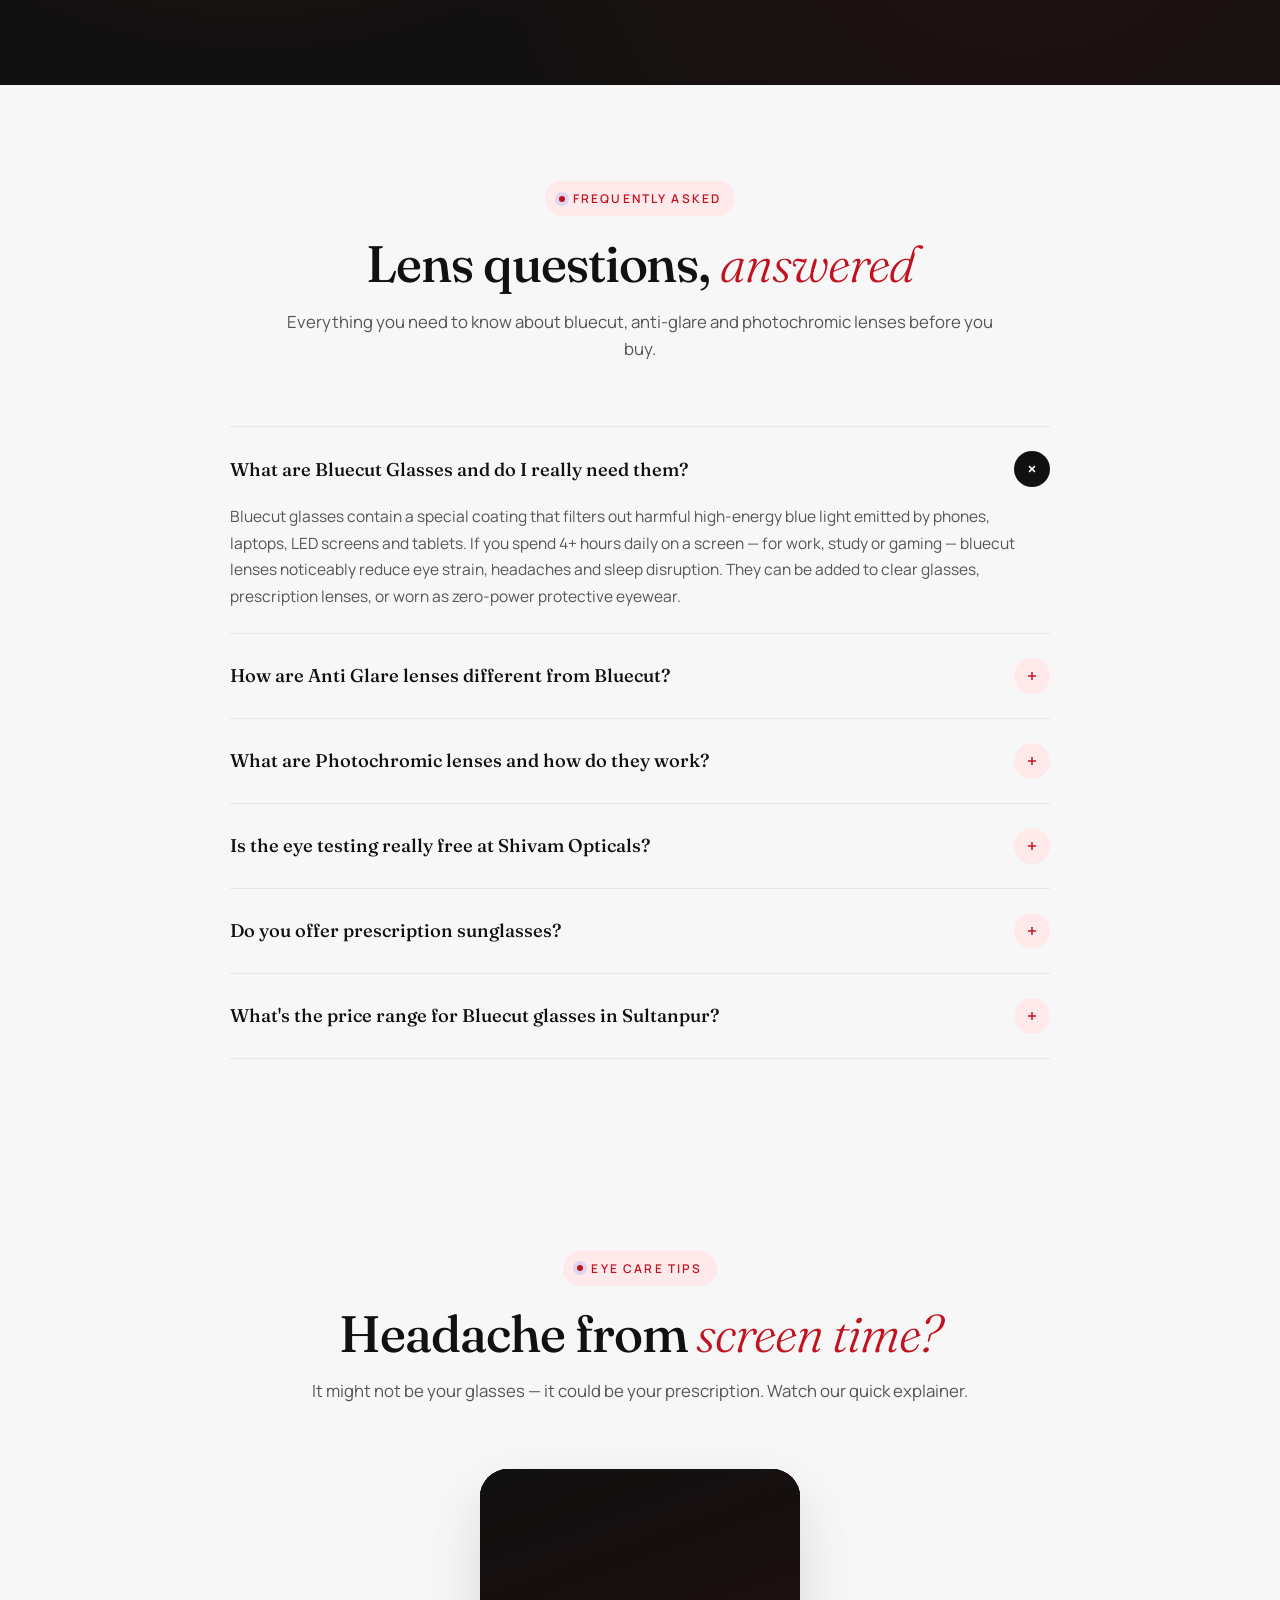
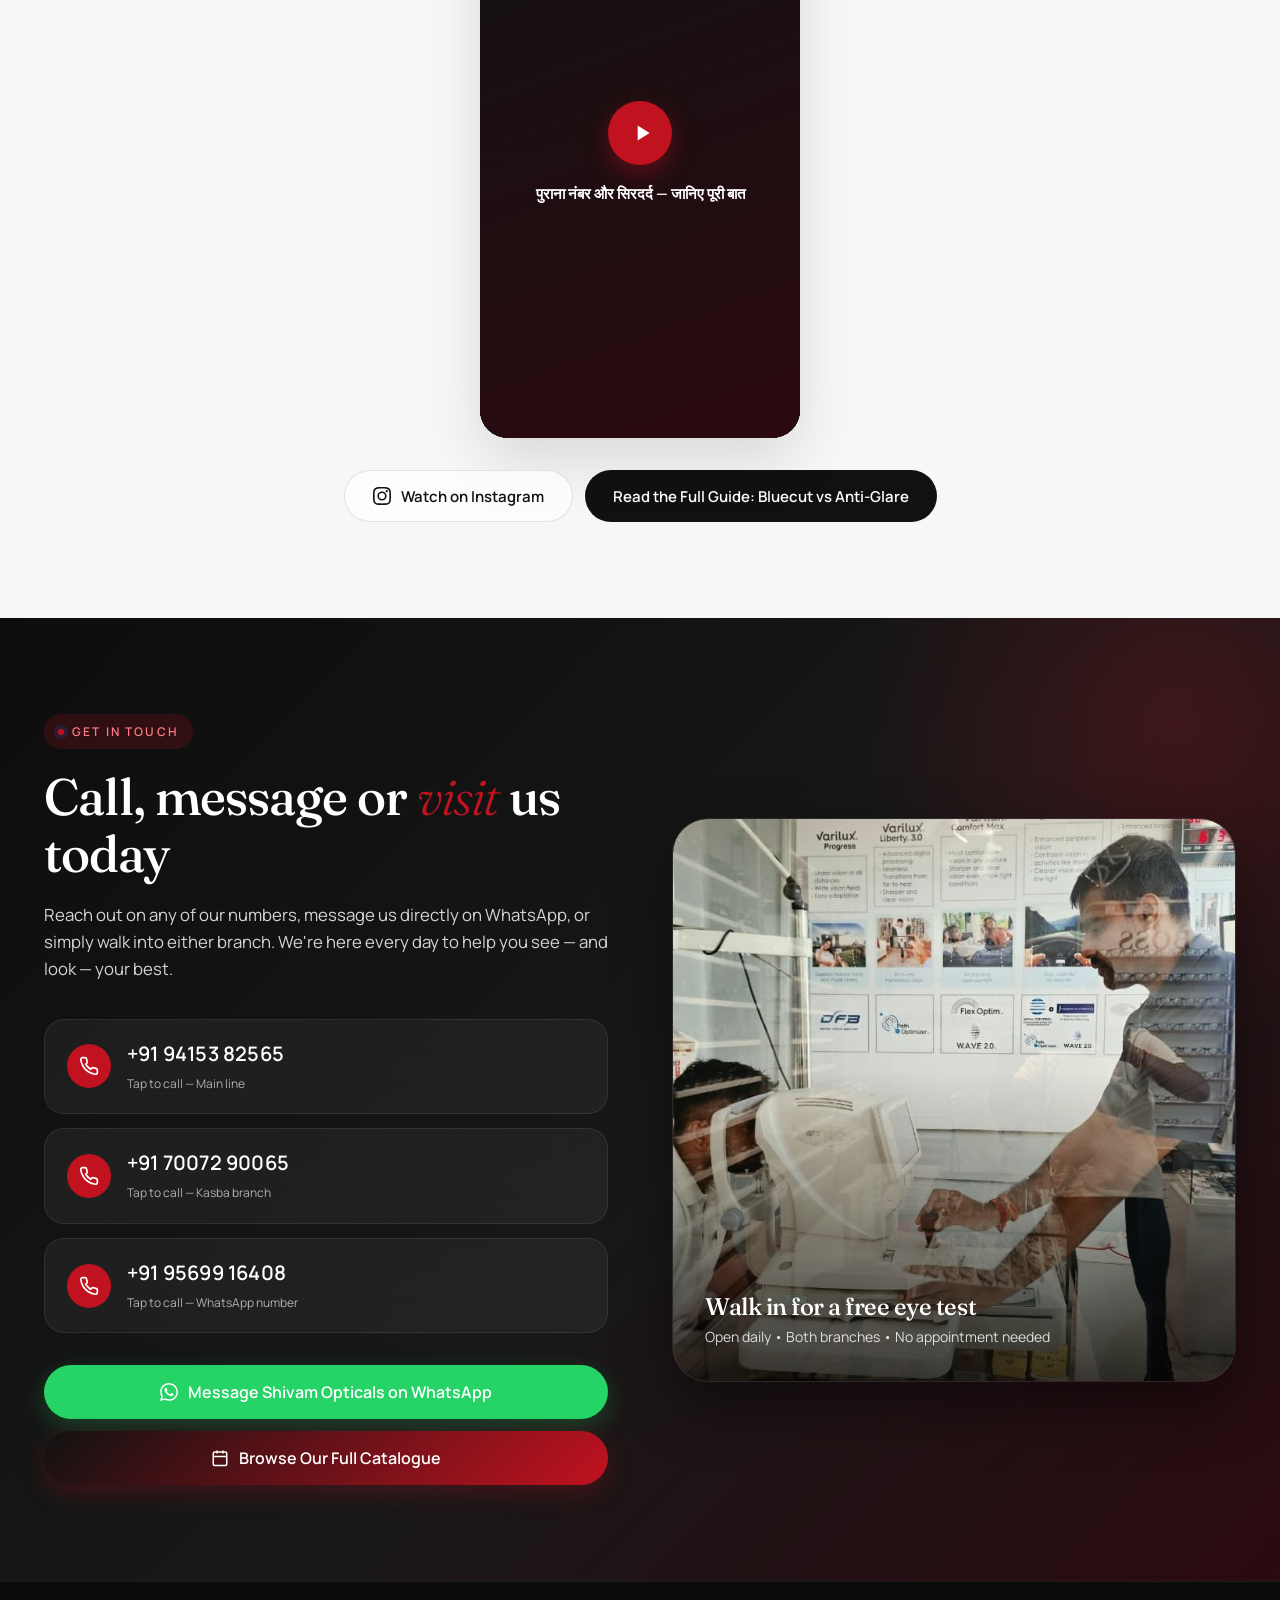
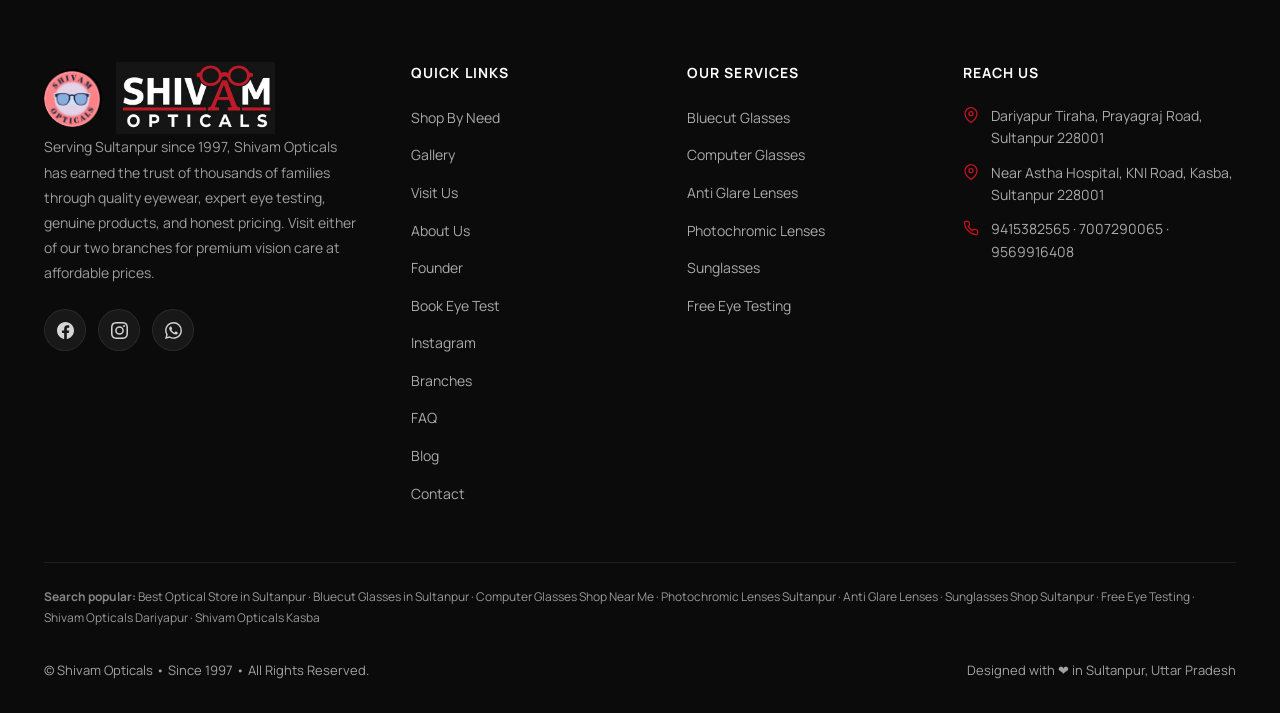
==== commit eca93ec1: "site optimization" ====
--- a/index.html
+++ b/index.html
@@ -138,7 +138,9 @@
 <!-- Fonts -->
 <link rel="preconnect" href="https://fonts.googleapis.com">
 <link rel="preconnect" href="https://fonts.gstatic.com" crossorigin>
-<link href="https://fonts.googleapis.com/css2?family=Fraunces:ital,opsz,wght@0,9..144,300..700;1,9..144,300..600&family=Manrope:wght@300;400;500;600;700;800&display=swap" rel="stylesheet">
+<link rel="preload" as="style" href="https://fonts.googleapis.com/css2?family=Fraunces:ital,opsz,wght@0,9..144,300..700;1,9..144,300..600&family=Manrope:wght@300;400;500;600;700;800&display=swap">
+<link href="https://fonts.googleapis.com/css2?family=Fraunces:ital,opsz,wght@0,9..144,300..700;1,9..144,300..600&family=Manrope:wght@300;400;500;600;700;800&display=swap" rel="stylesheet" media="print" onload="this.media='all'">
+<noscript><link href="https://fonts.googleapis.com/css2?family=Fraunces:ital,opsz,wght@0,9..144,300..700;1,9..144,300..600&family=Manrope:wght@300;400;500;600;700;800&display=swap" rel="stylesheet"></noscript>
 
 <style>
   /* ============================
